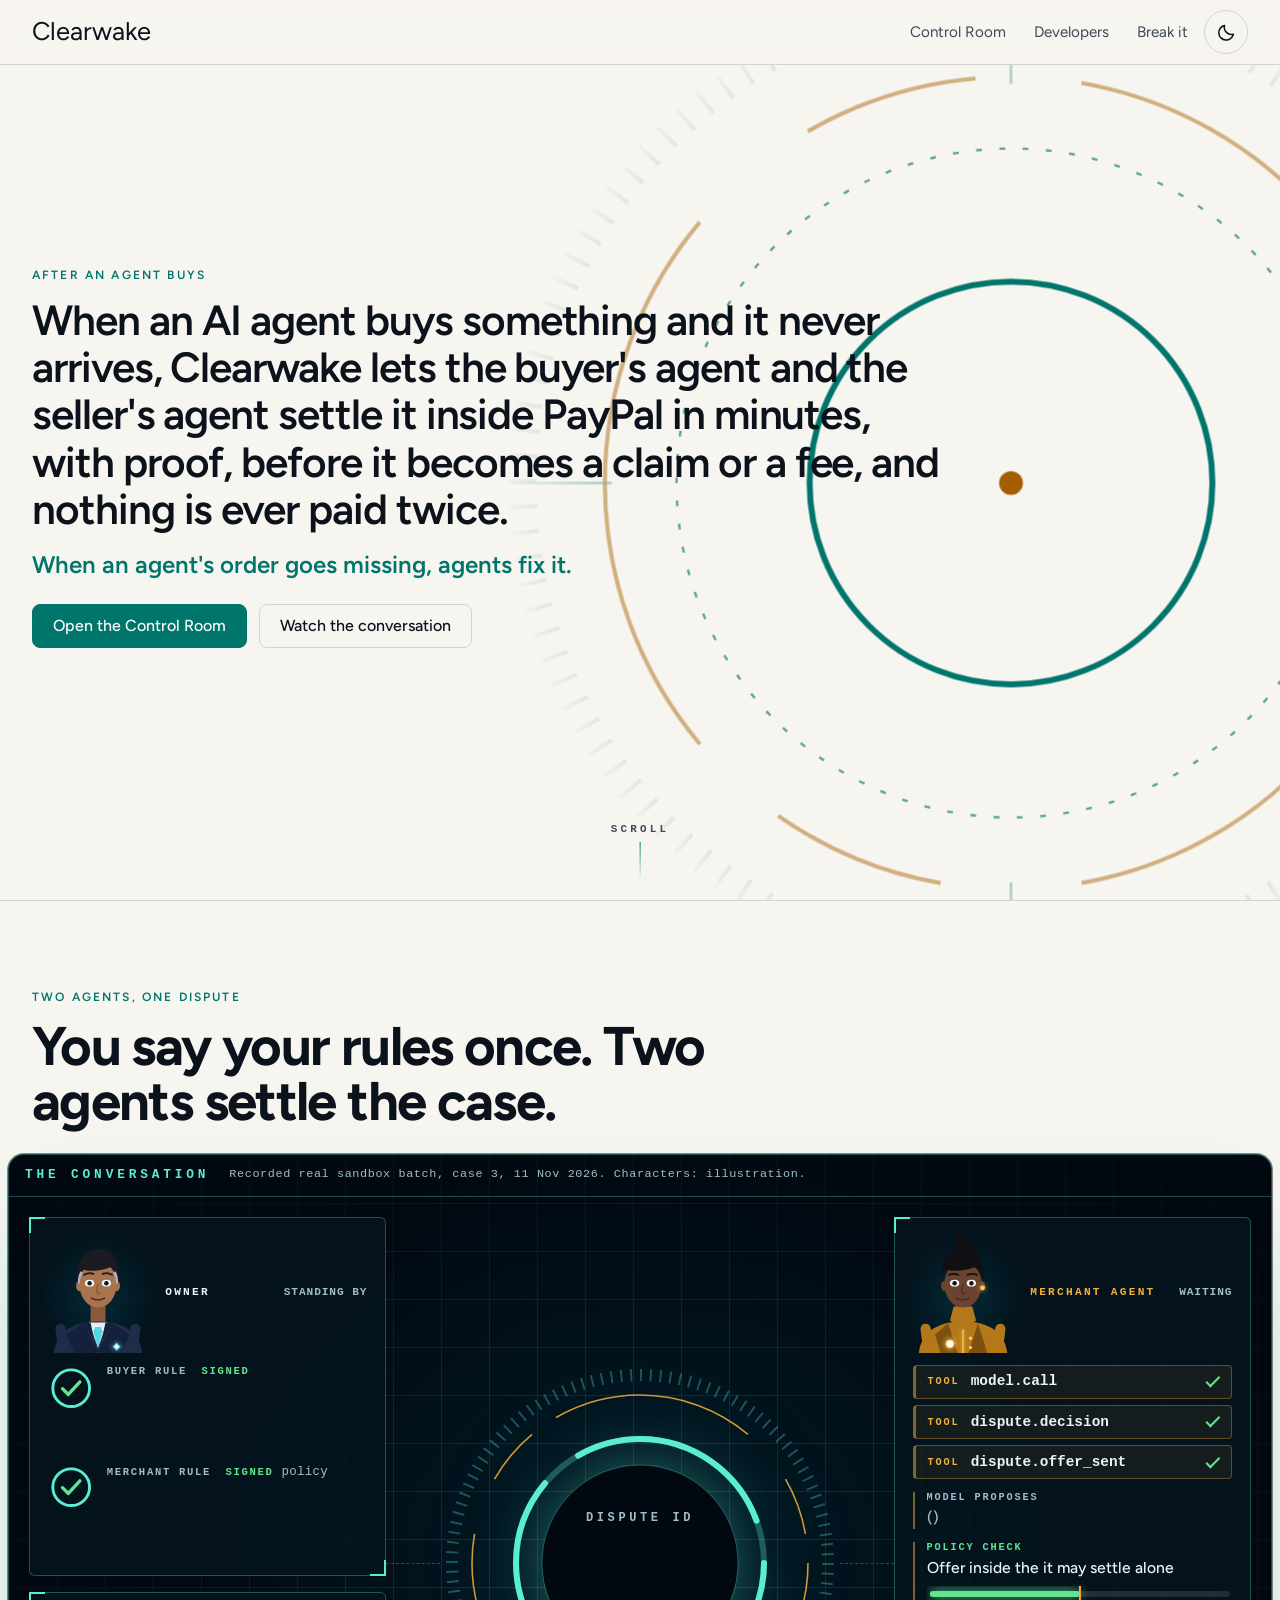
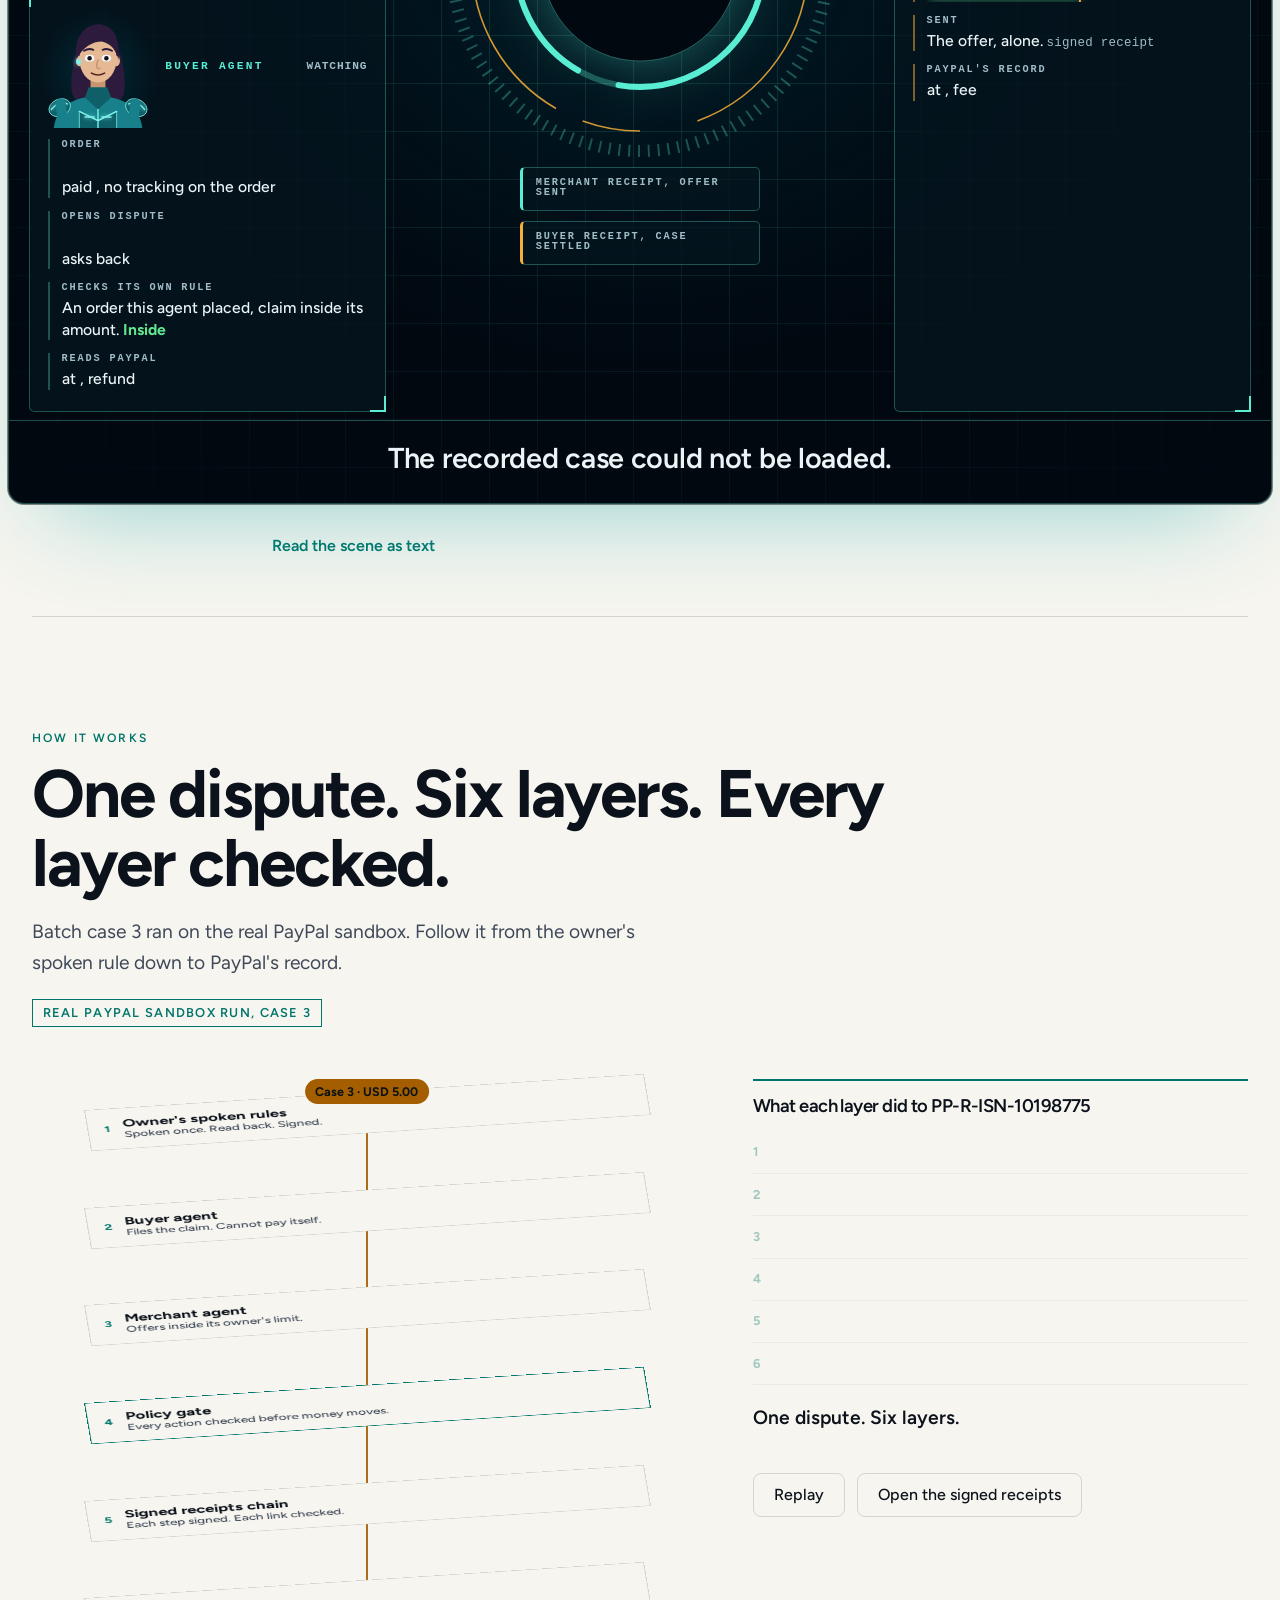
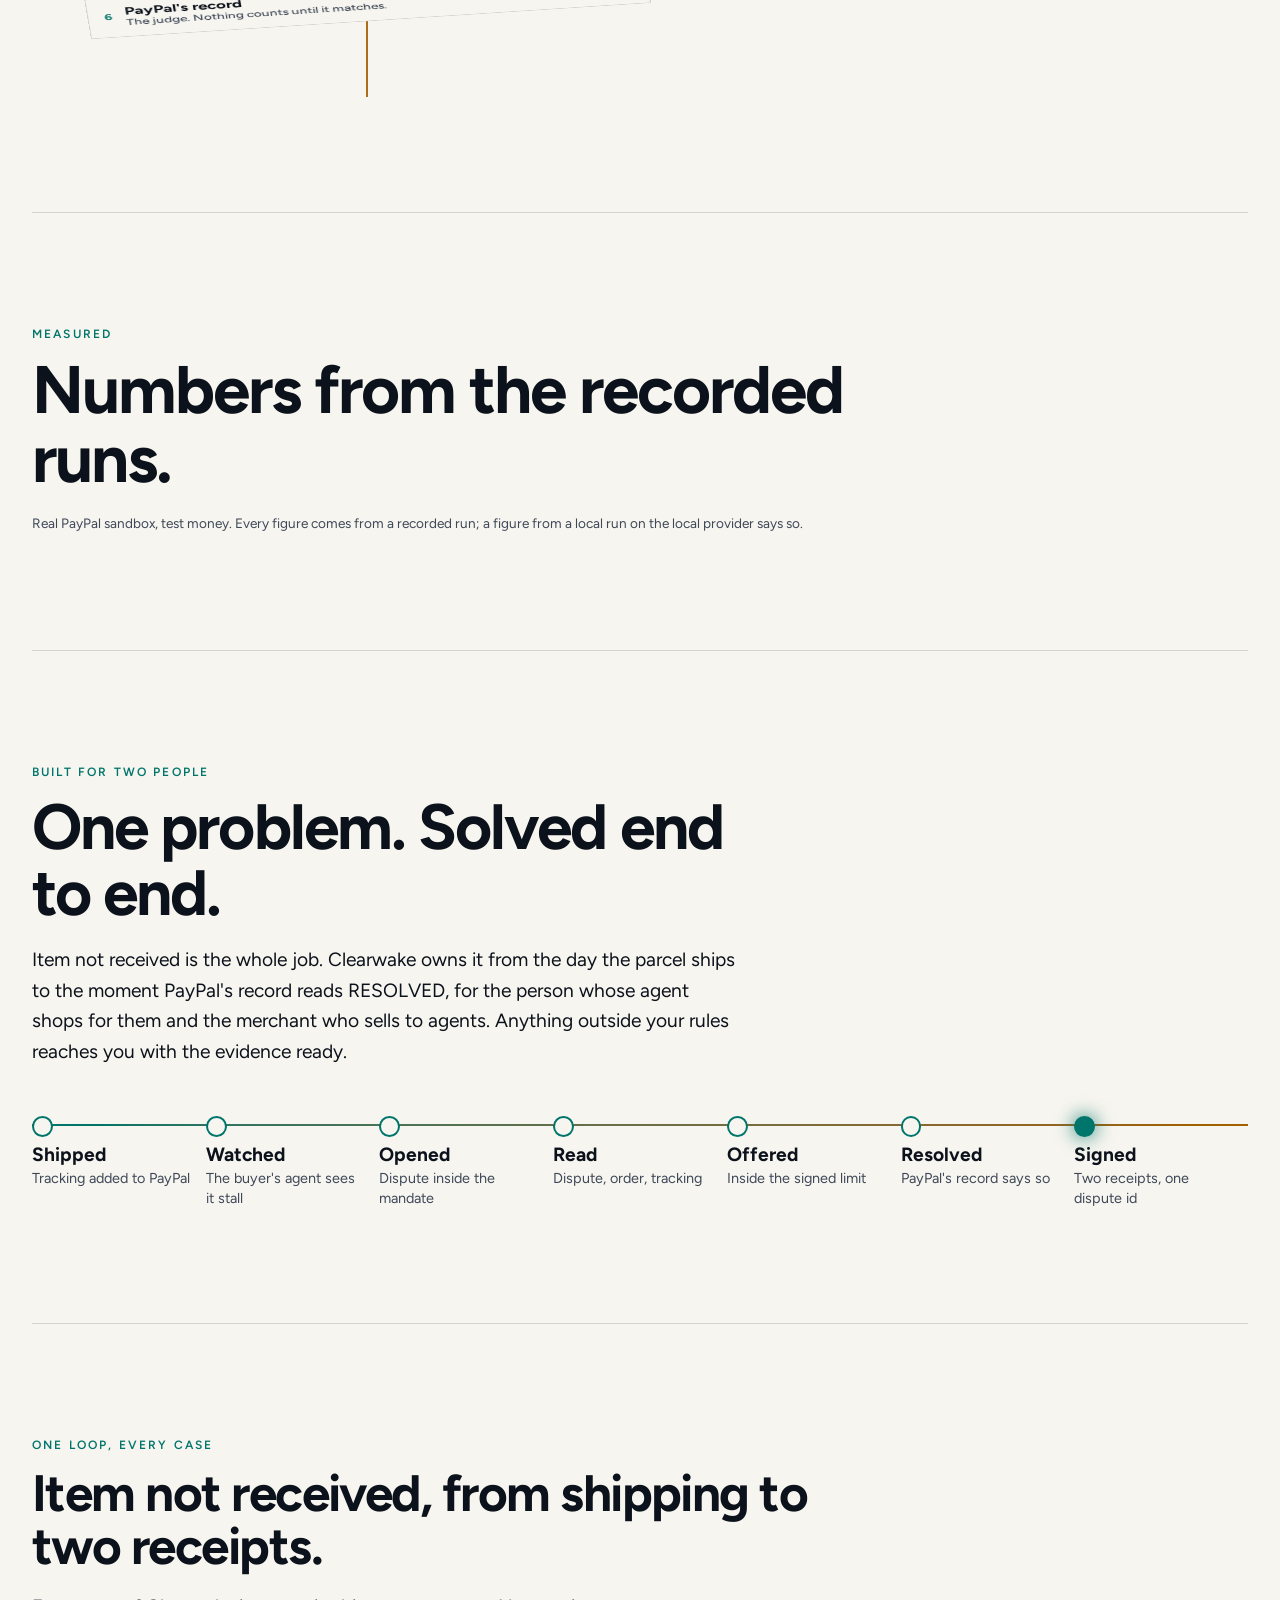
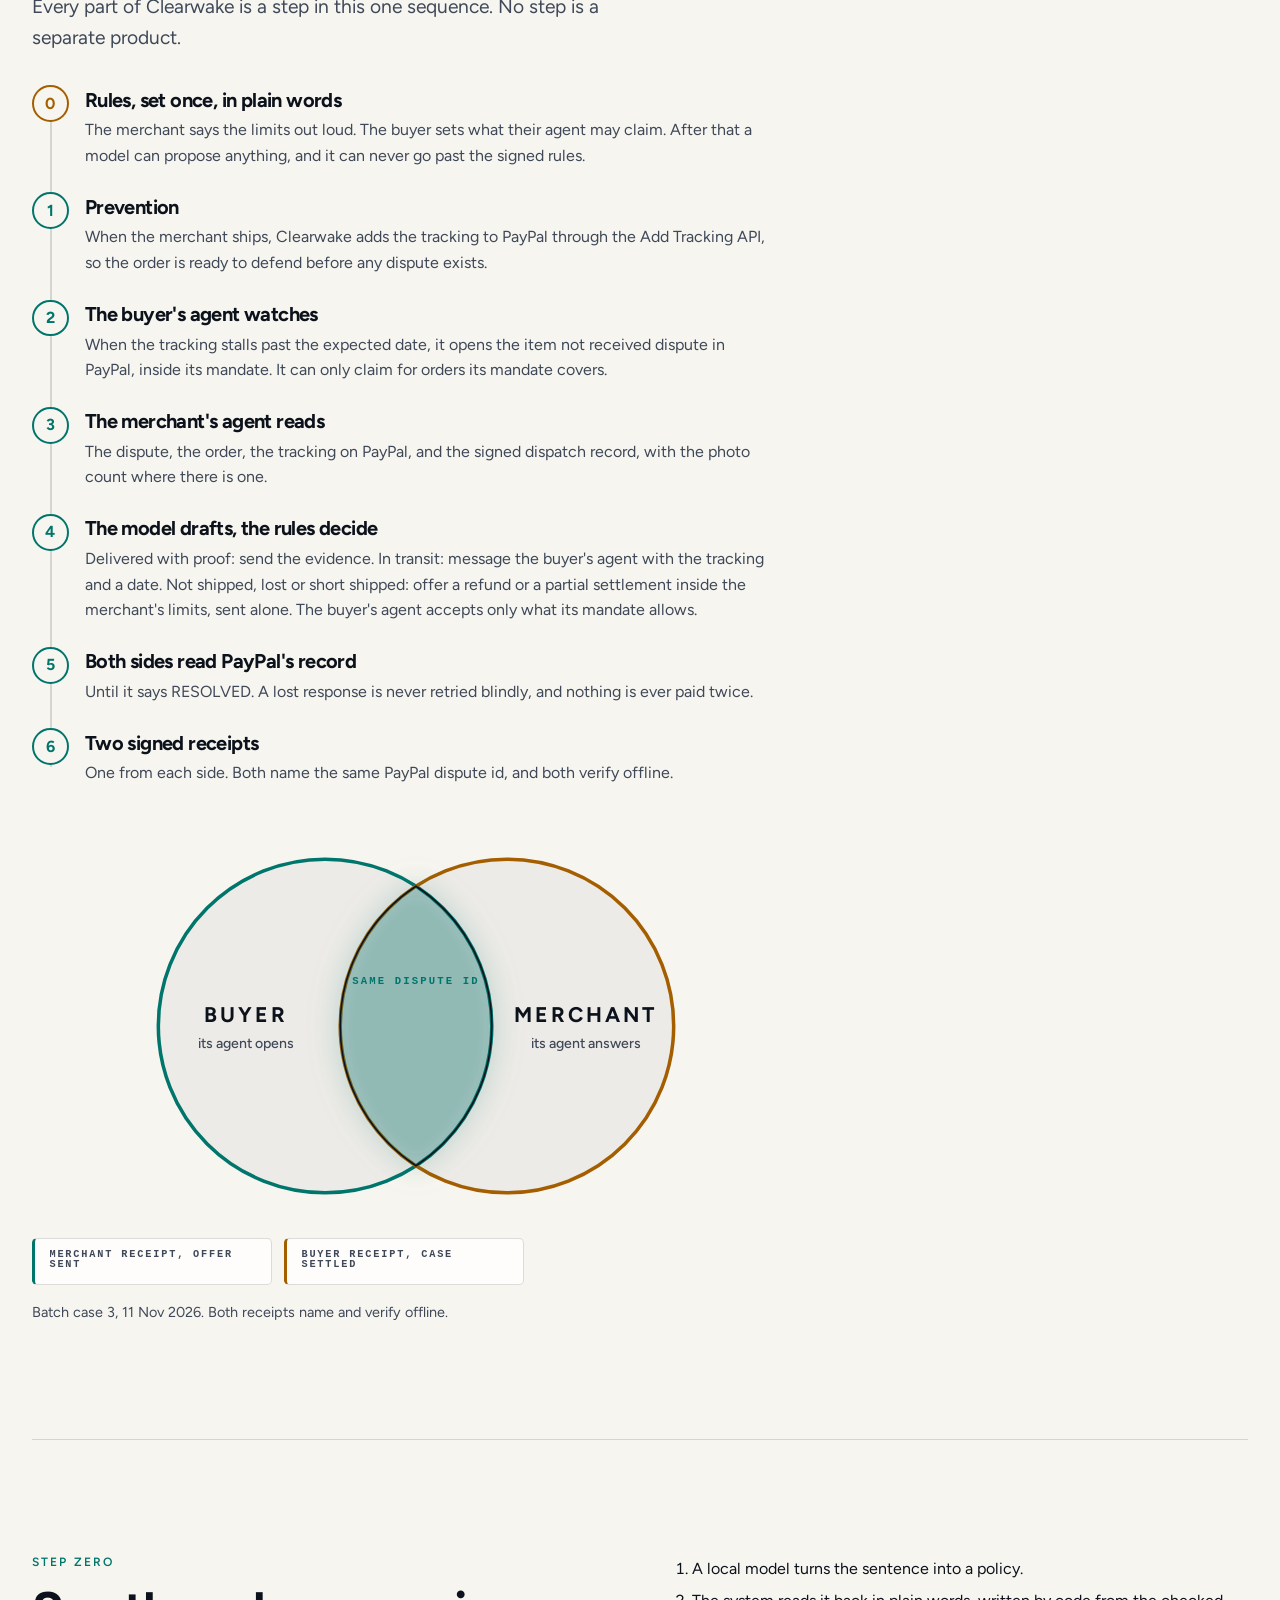
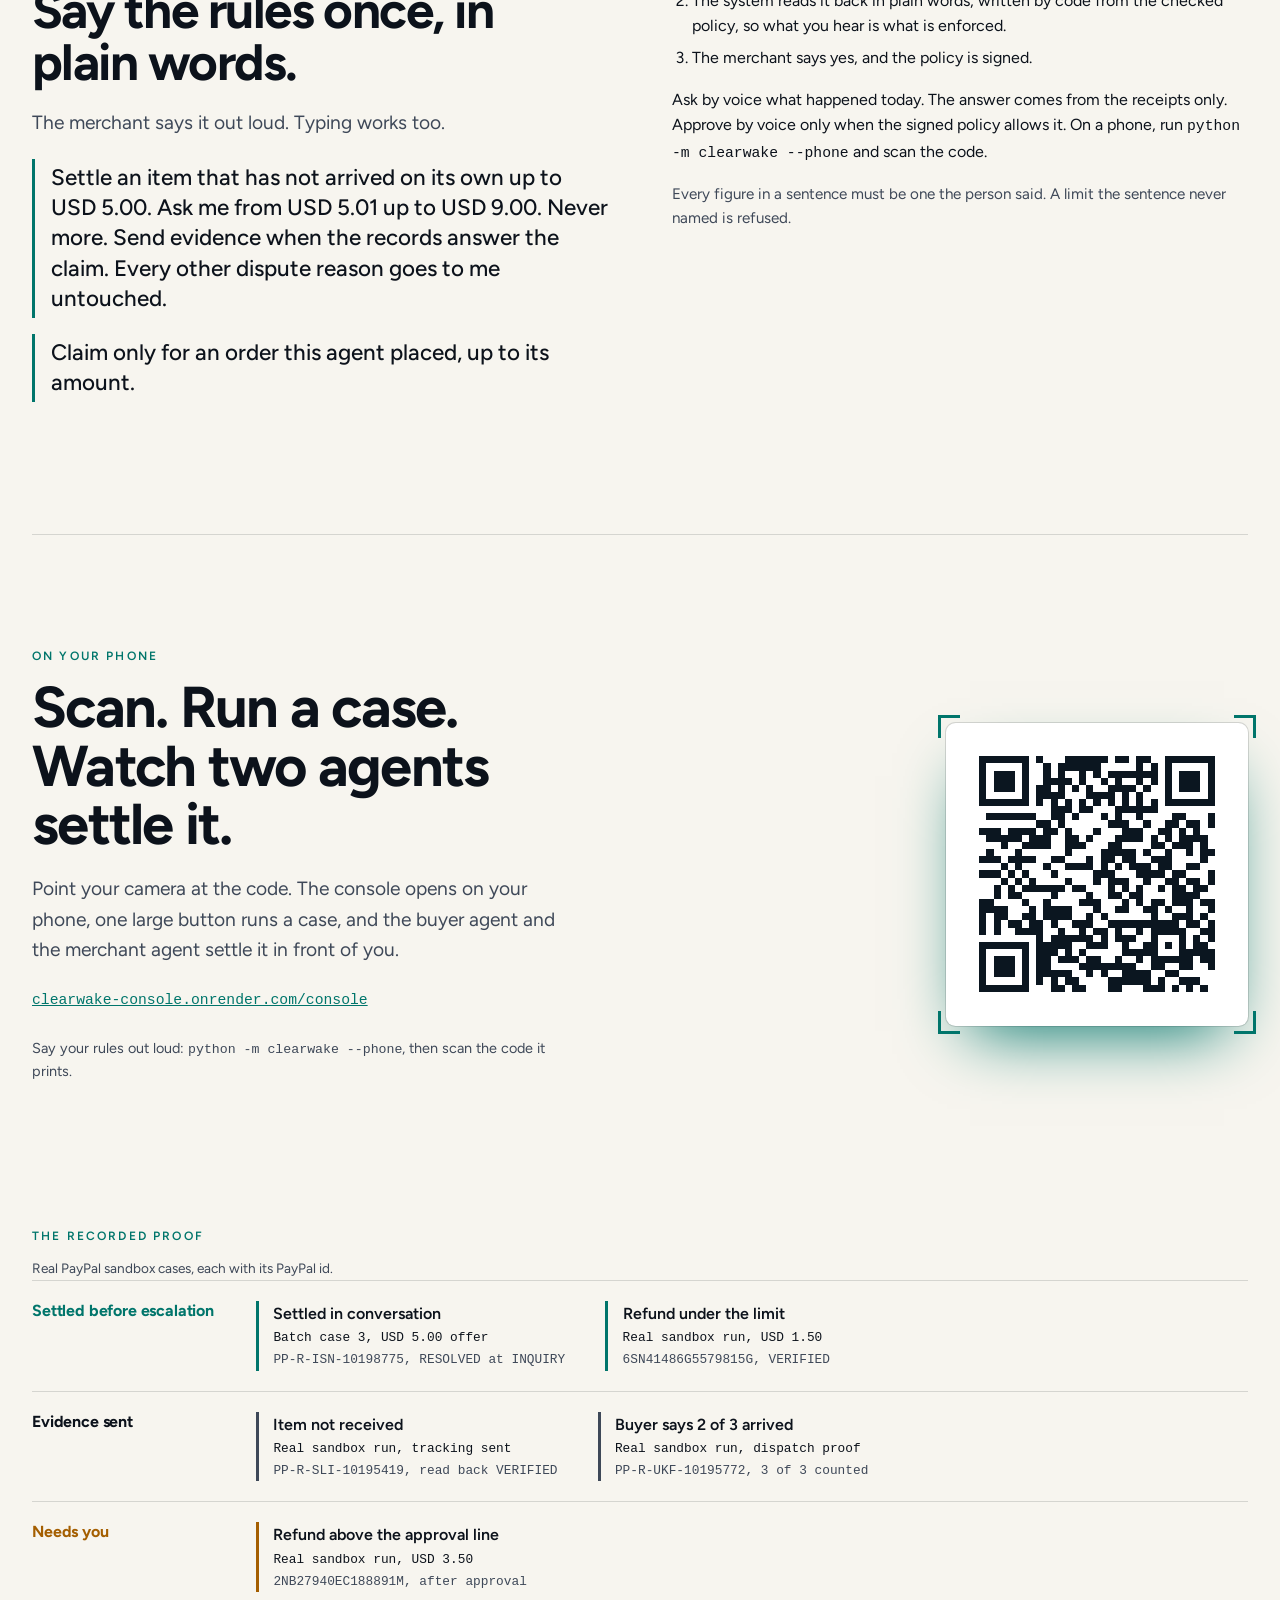
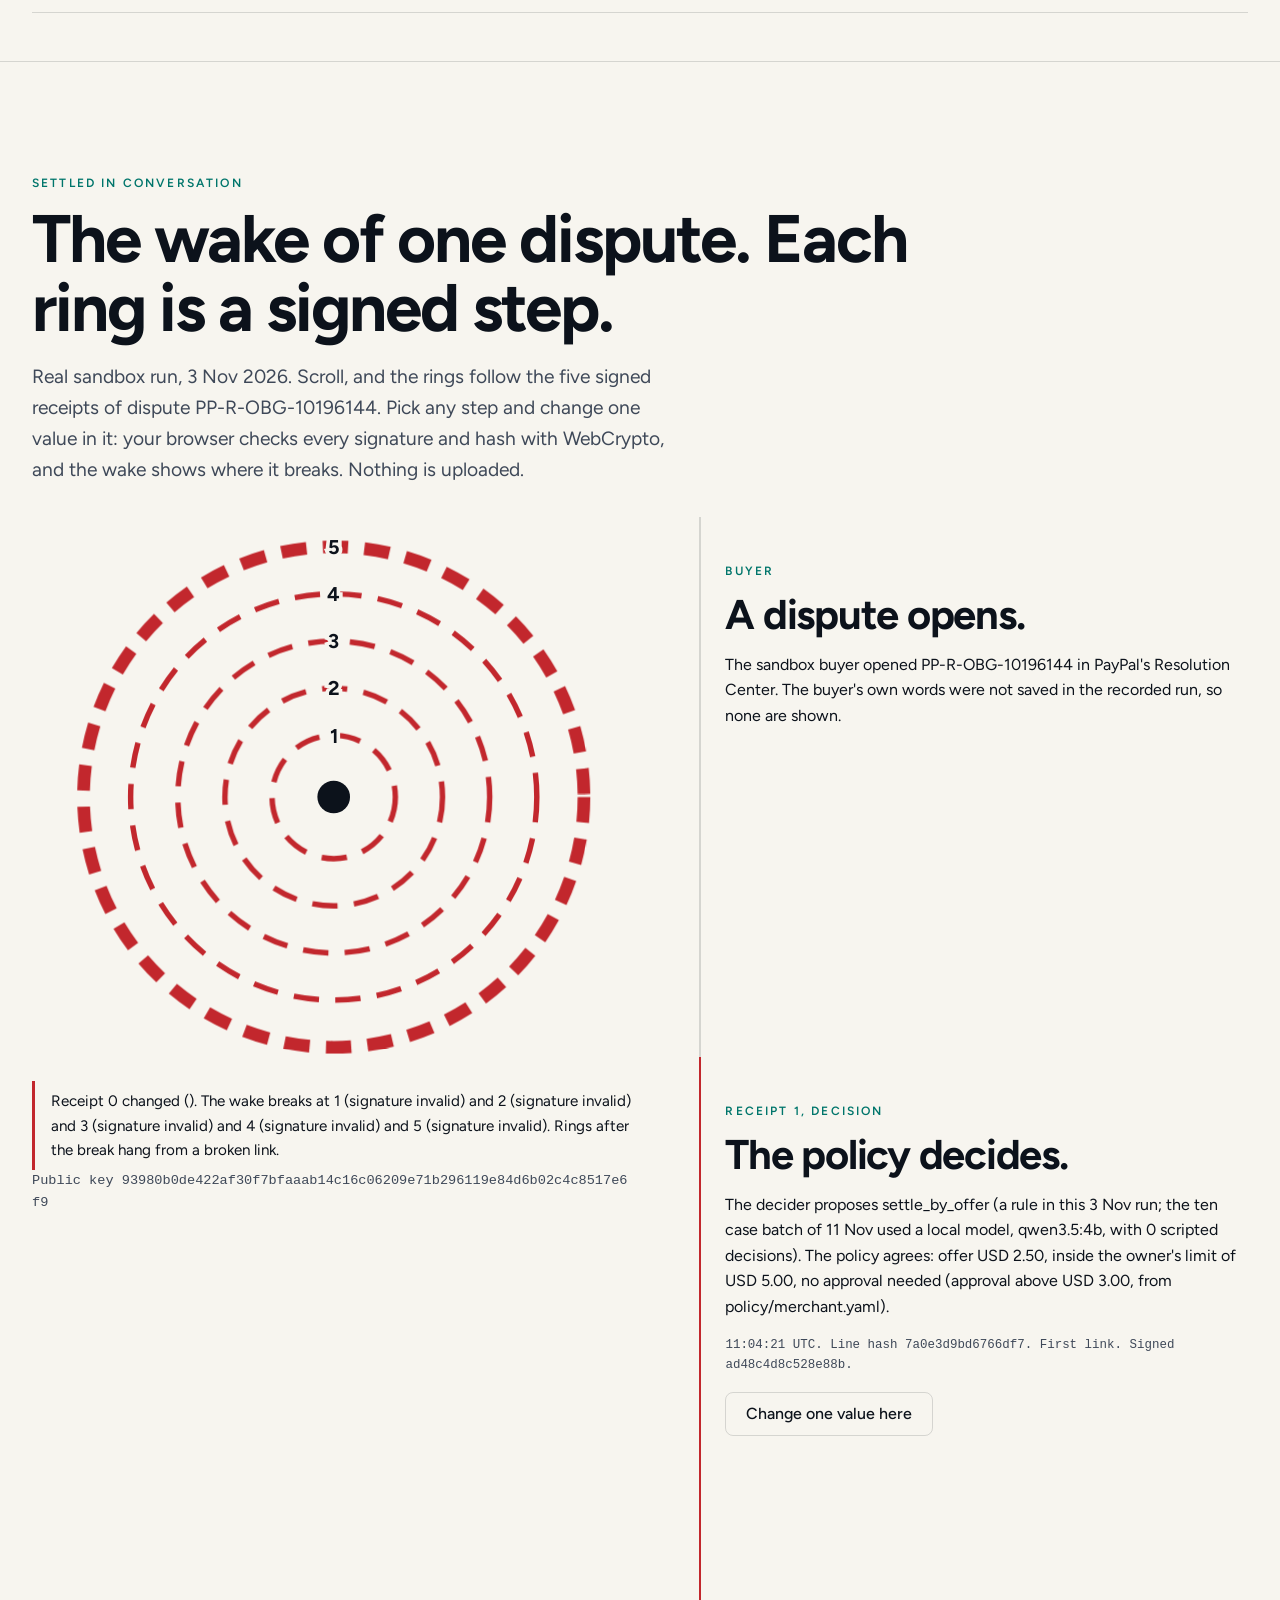
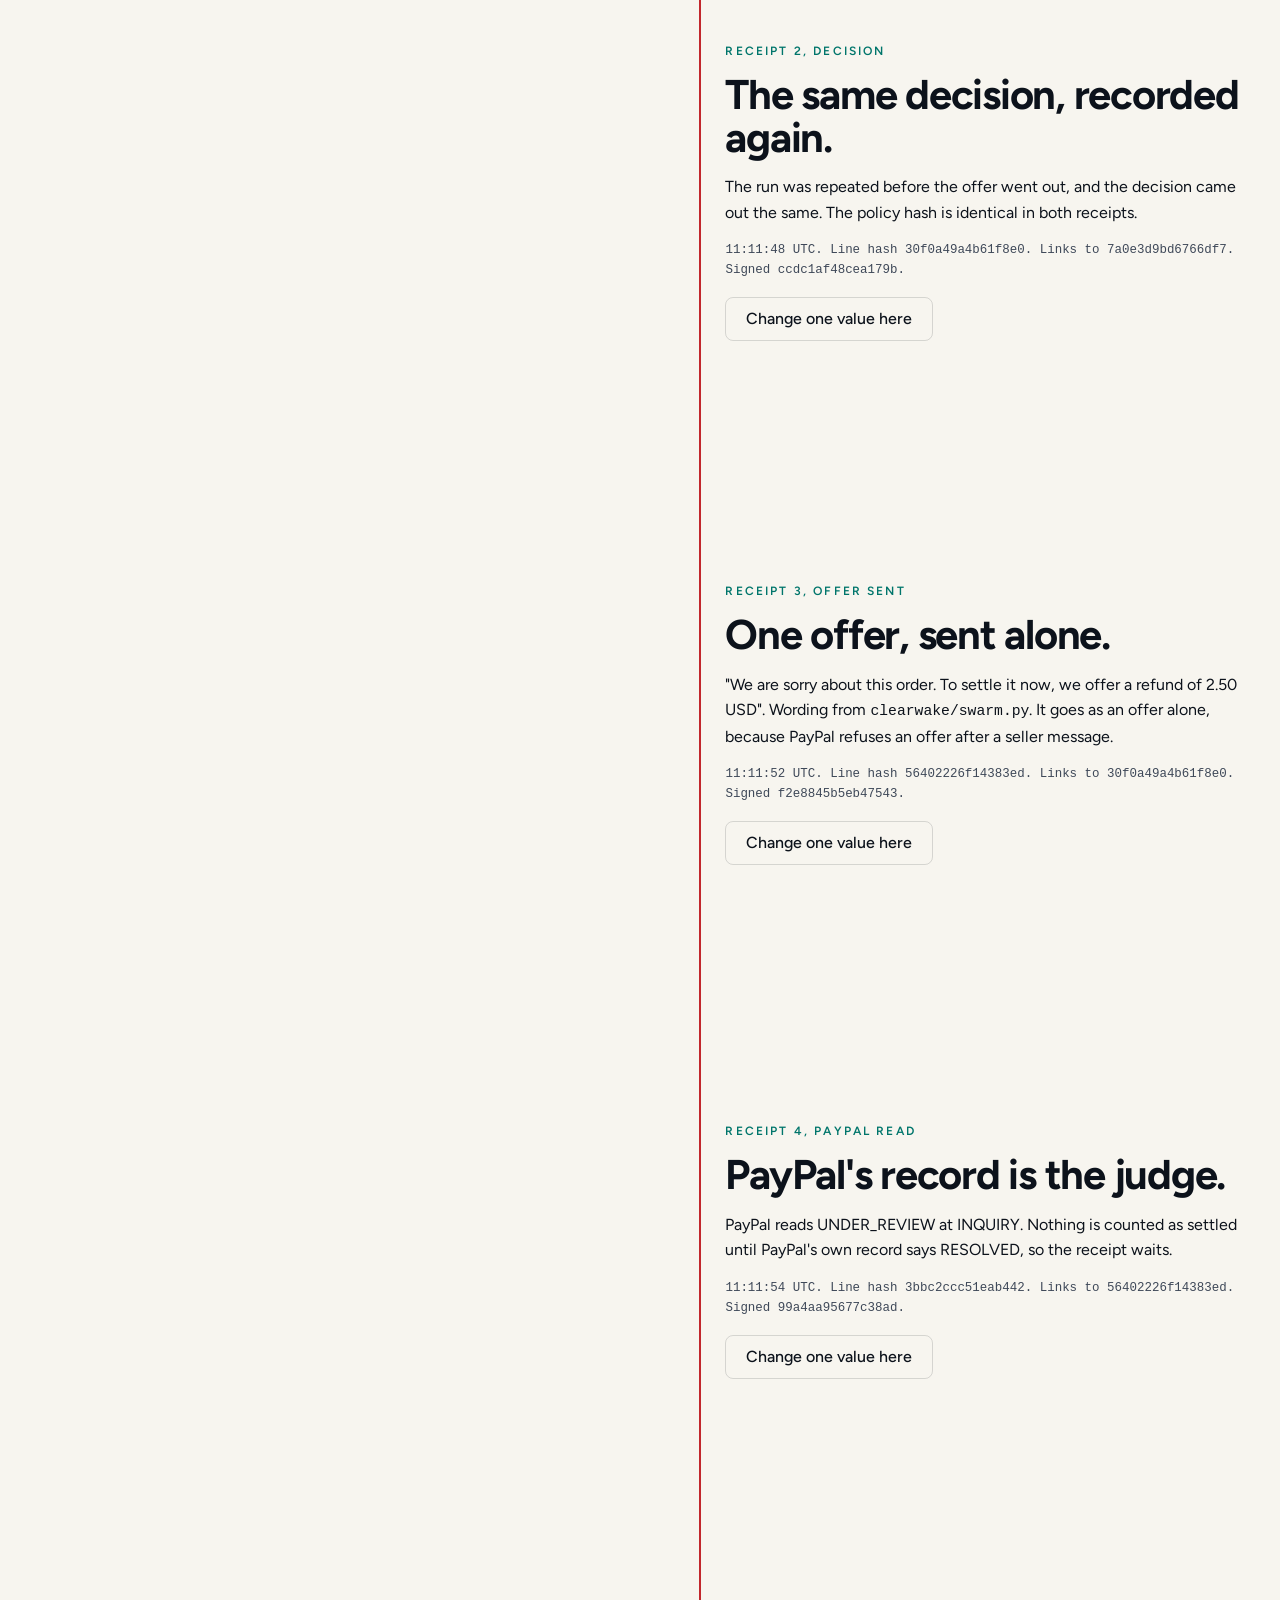
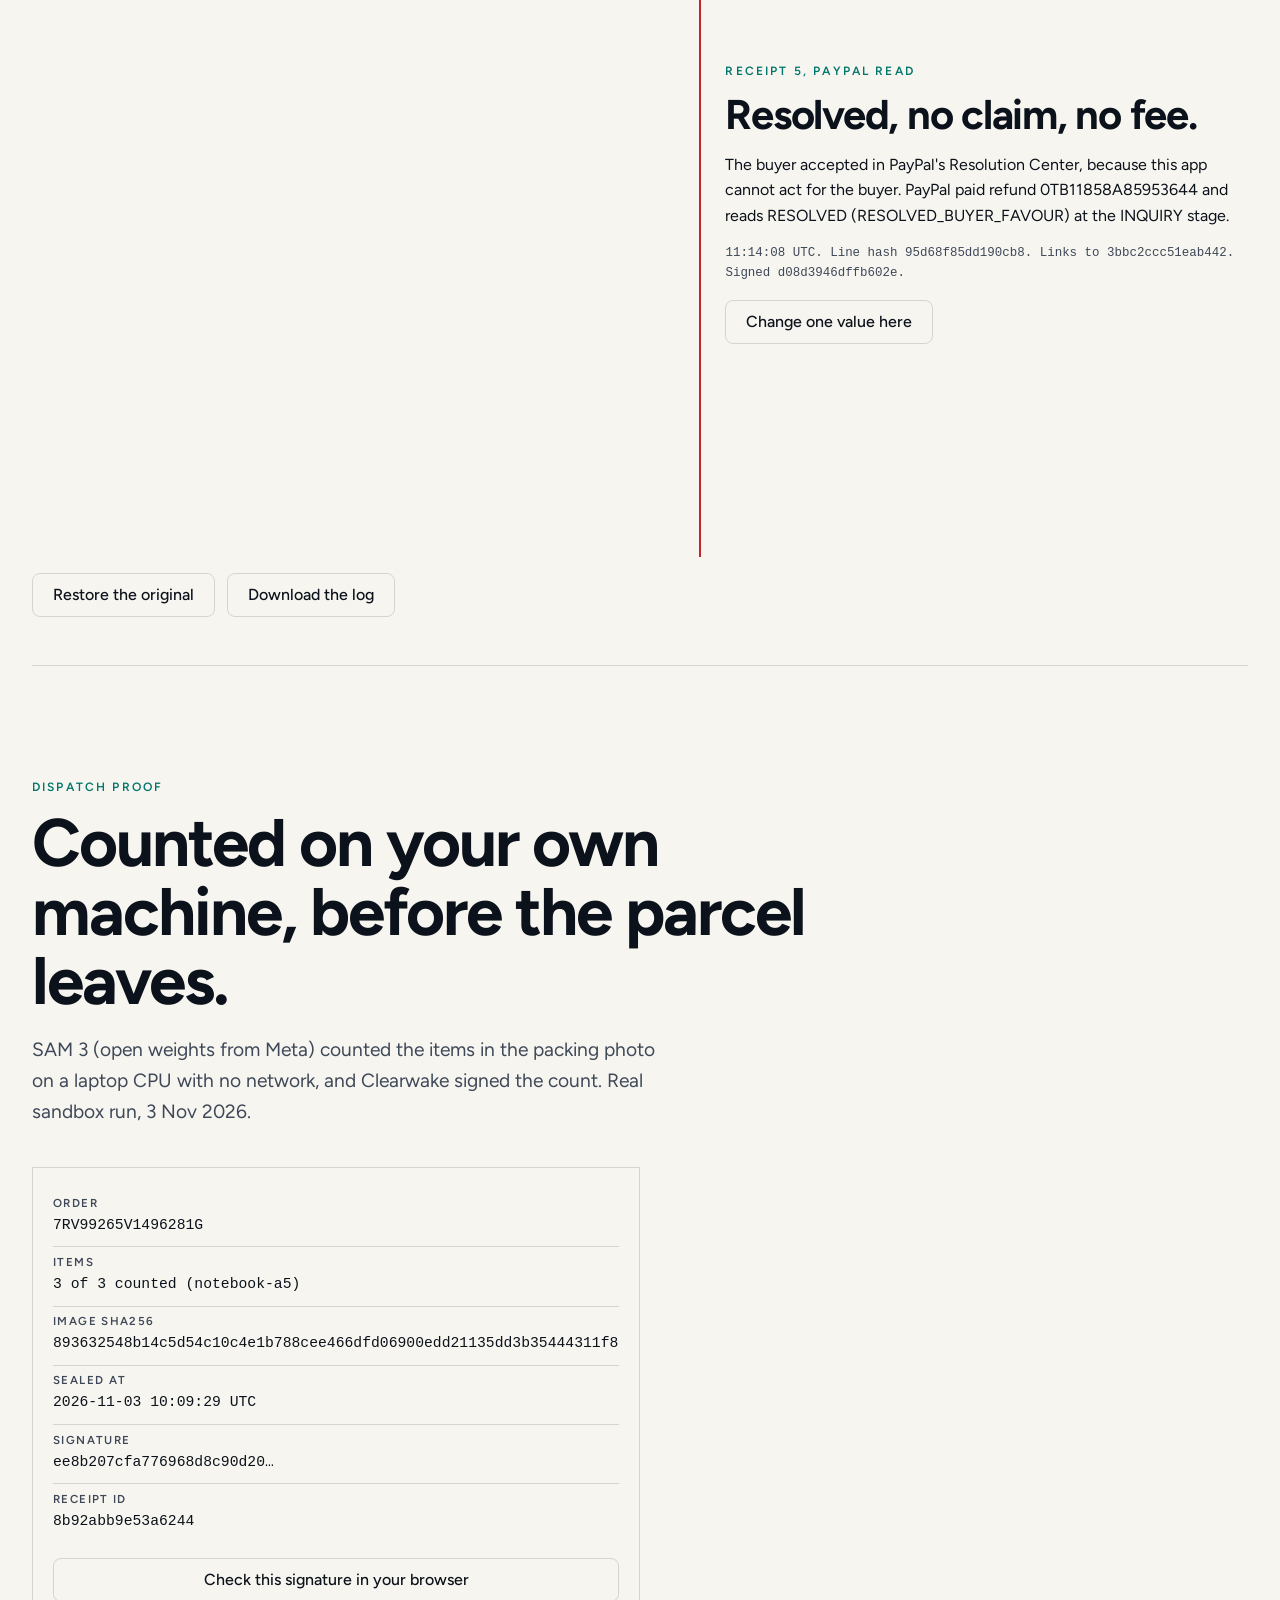
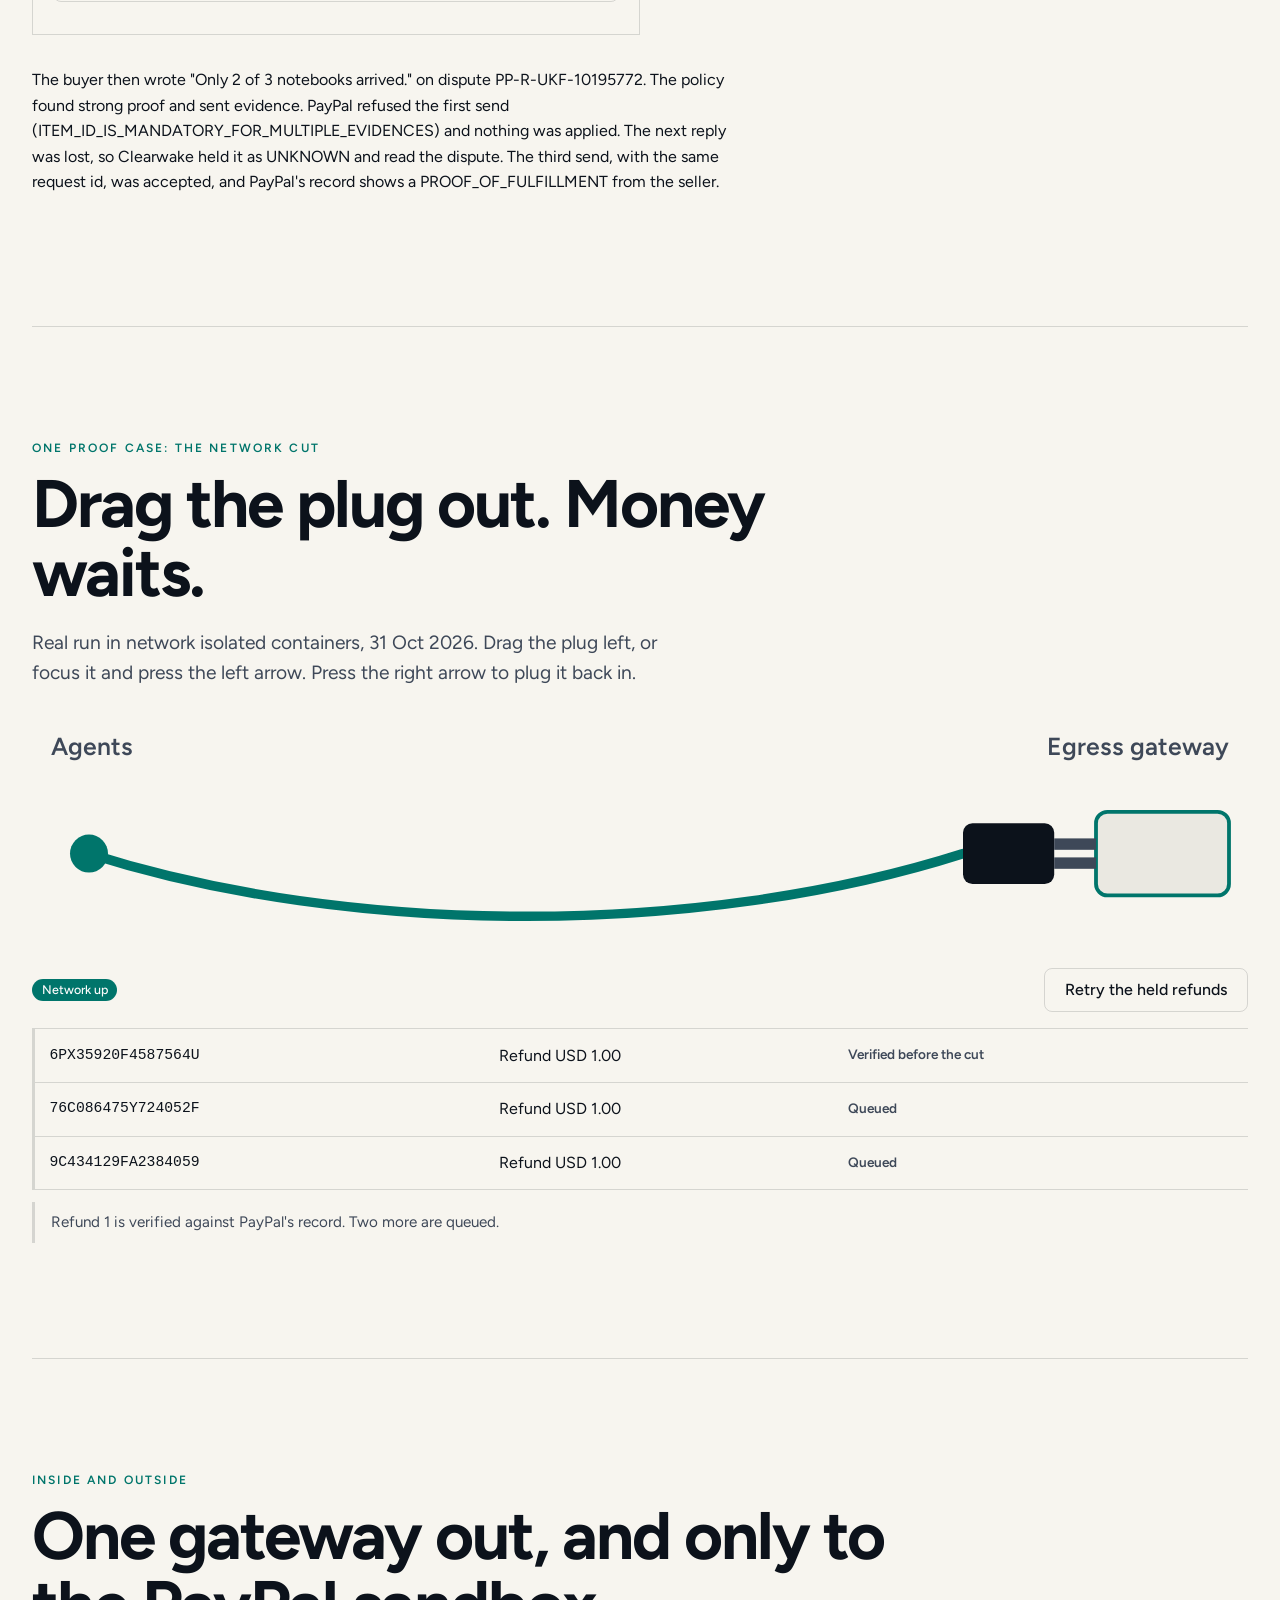
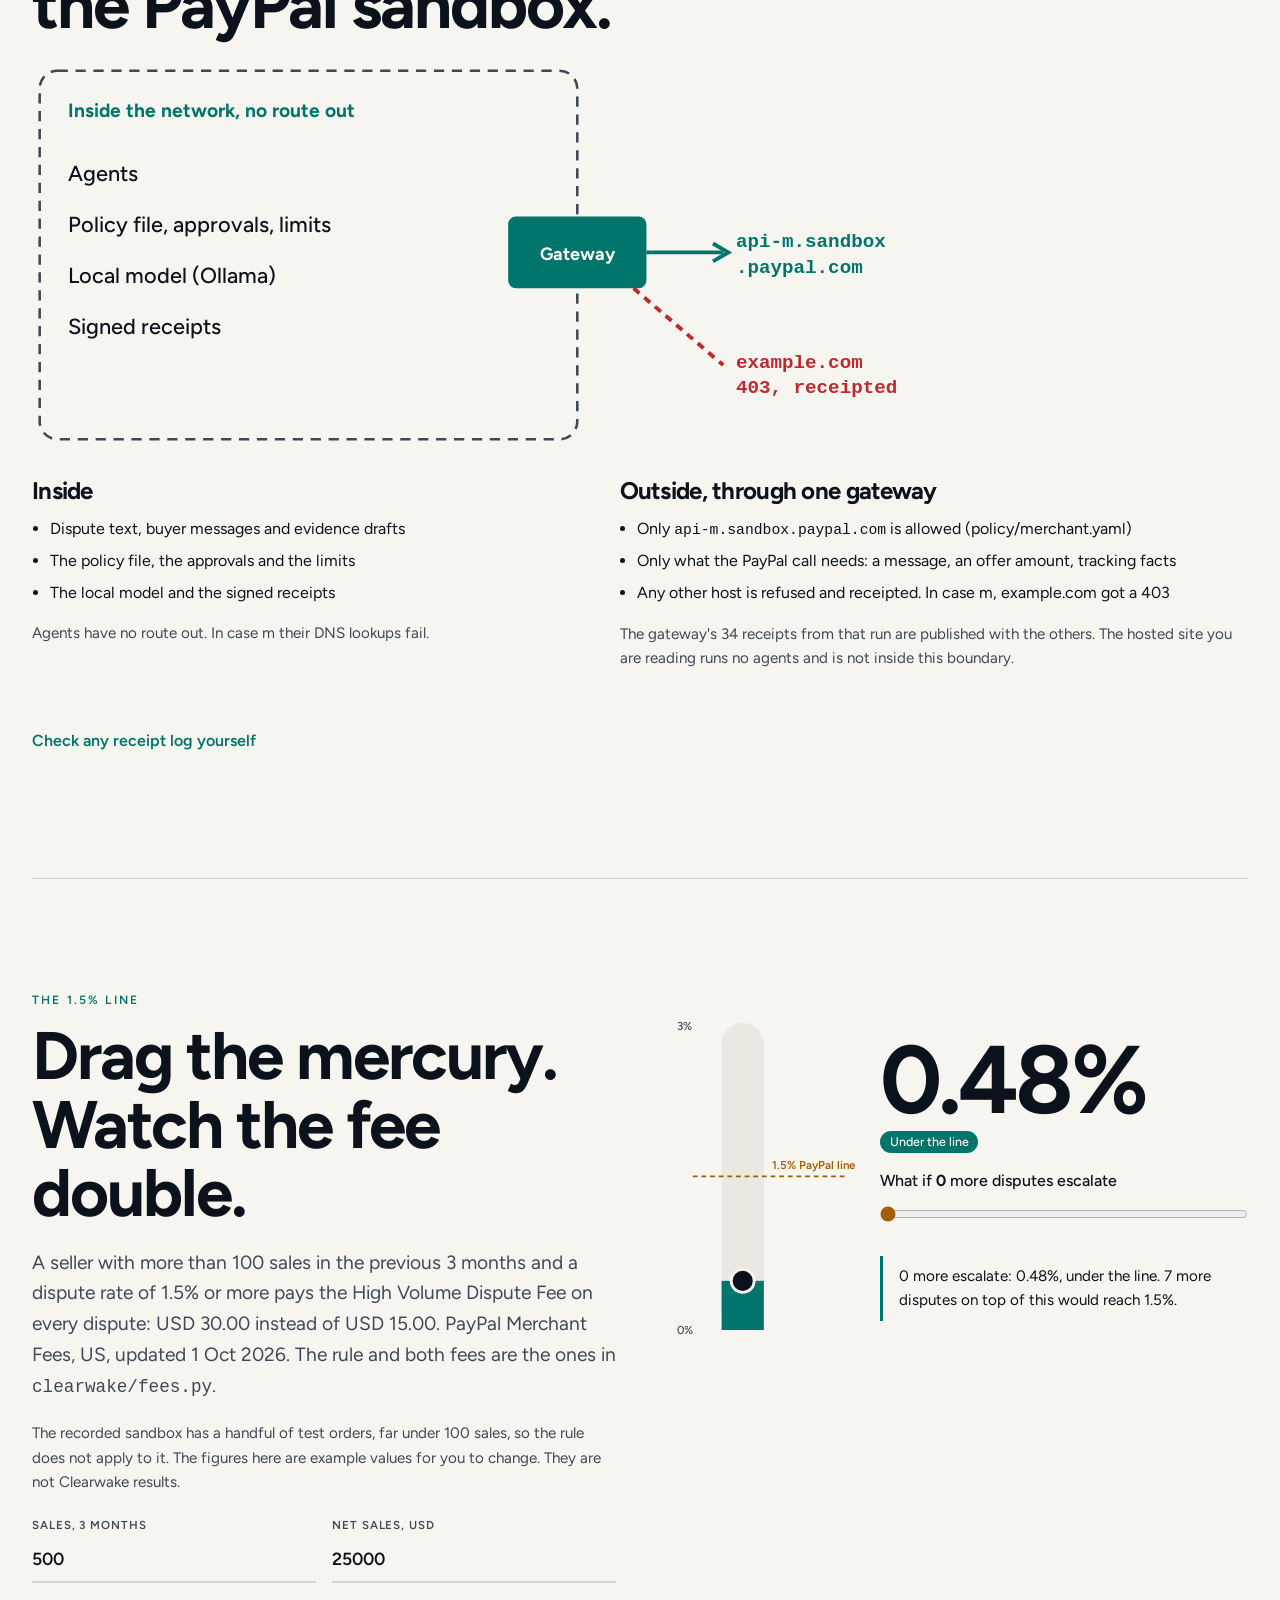
==== site/index.html @ b84c46ef "Replace stale local run wording with the real batch facts, slogan and links on the README first scre" ====
<!doctype html>
<html lang="en">
<head>
<meta charset="utf-8">
<meta name="viewport" content="width=device-width, initial-scale=1">
<title>Clearwake</title>
<link rel="icon" href="/favicon.svg" type="image/svg+xml">
<meta name="description" content="When an agent's order goes missing, agents fix it. The buyer's agent and the seller's agent settle an item not received dispute inside PayPal, with proof, before a claim or a fee.">
<link rel="stylesheet" href="fonts.css">
<link rel="stylesheet" href="base.css">
<link rel="stylesheet" href="home.css">
<link rel="stylesheet" href="hud.css">
<link rel="stylesheet" href="anatomy.css">
<script src="theme.js"></script>
<script src="app.js" type="module"></script>
<script src="totals.js" defer></script>
<script src="hud.js" defer></script>
<script src="anatomy.js" defer></script>
</head>
<body>
<header class="bar">
  <div class="wrap">
    <a class="brand" href="/">Clearwake</a>
    <nav aria-label="Pages">
      <a href="/control-room">Control Room</a>
      <a href="/developers">Developers</a>
      <a href="/break">Break it</a>
      <button class="theme" type="button" aria-label="Switch to the light theme"><svg class="ico sun" viewBox="0 0 24 24" aria-hidden="true" focusable="false"><circle cx="12" cy="12" r="4"/><path d="M12 2.5v2.2M12 19.3v2.2M2.5 12h2.2M19.3 12h2.2M5.3 5.3l1.6 1.6M17.1 17.1l1.6 1.6M18.7 5.3l-1.6 1.6M6.9 17.1l-1.6 1.6"/></svg><svg class="ico moon" viewBox="0 0 24 24" aria-hidden="true" focusable="false"><path d="M20 14.2A8.5 8.5 0 0 1 9.8 4a8.5 8.5 0 1 0 10.2 10.2z"/></svg></button>
    </nav>
  </div>
</header>

<main id="top">
  <section class="hero" aria-labelledby="h1">
    <svg class="hero-ring" viewBox="0 0 600 600" aria-hidden="true" focusable="false">
      <g class="hr-a"><circle class="hr-ticks" cx="300" cy="300" r="286" pathLength="360"/></g>
      <g class="hr-b"><circle class="hr-arcs" cx="300" cy="300" r="238" pathLength="360"/></g>
      <g class="hr-c"><circle class="hr-fine" cx="300" cy="300" r="196" pathLength="360"/></g>
      <circle class="hr-pulse" cx="300" cy="300" r="150"/>
      <circle class="hr-core" cx="300" cy="300" r="118"/>
      <circle class="hr-dot" cx="300" cy="300" r="7"/>
      <path class="hr-cross" d="M300 6v60M300 534v60M6 300h60M534 300h60"/>
    </svg>
    <div class="hero-in wrap">
      <p class="eyebrow">After an agent buys</p>
      <h1 id="h1" class="line">When an AI agent buys something and it never arrives, Clearwake lets the buyer's agent and the seller's agent settle it inside PayPal in minutes, with proof, before it becomes a claim or a fee, and nothing is ever paid twice.</h1>
      <p class="tagline">When an agent's order goes missing, agents fix it.</p>
      <div class="cta">
        <a class="btn primary" href="/control-room">Open the Control Room</a>
        <a class="btn" href="#conversation">Watch the conversation</a>
      </div>
    </div>
    <a class="cue" href="#conversation"><span>Scroll</span><i aria-hidden="true"></i></a>
  </section>

  <section class="conv" id="conversation" aria-labelledby="conv-h">
    <div class="wrap conv-head">
      <p class="eyebrow">Two agents, one dispute</p>
      <h2 id="conv-h">You say your rules once. Two agents settle the case.</h2>
    </div>
    <div class="hud" id="hud">
      <div class="hud-bar">
        <p class="hud-title">THE CONVERSATION</p>
        <p class="hud-tag">Recorded real sandbox batch, case 3, 11 Nov 2026. Characters: illustration.</p>
        <div class="hud-ctl">
          <button class="hud-btn" type="button" id="hud-play" aria-label="Play the scene"><svg viewBox="0 0 24 24" aria-hidden="true" focusable="false"><path class="i-play" d="M8 5.5v13l11-6.5z"/><path class="i-pause" d="M7.5 5.5v13M16.5 5.5v13"/></svg><span id="hud-play-t">Play</span></button>
          <button class="hud-btn" type="button" id="hud-replay" aria-label="Replay the scene from the start"><svg viewBox="0 0 24 24" aria-hidden="true" focusable="false"><path d="M4.5 12a7.5 7.5 0 1 0 2.4-5.5M4.5 4.5v4h4"/></svg><span>Replay</span></button>
        </div>
      </div>
      <div class="hud-stage" id="hud-stage" aria-hidden="true">
        <div class="panels" id="panels">
          <section class="pn pn-owner" id="pn-owner">
            <div class="pn-h"><div class="fig fig-owner" id="fg-owner" aria-hidden="true"></div><span class="mk">OWNER</span><span class="st" id="owner-st">standing by</span></div>
            <div class="voice" id="wave"></div>
            <div class="rrow" id="rr-buyer">
              <svg class="rr" viewBox="0 0 48 48" focusable="false"><circle class="rr-base" cx="24" cy="24" r="19"/><circle class="rr-spin" cx="24" cy="24" r="19" pathLength="100"/><path class="rr-tick" d="M15 24.5l6 6 12-13"/></svg>
              <div><p class="rl">Buyer rule <span class="sig">signed</span></p><p class="say" id="say-buyer"></p></div>
            </div>
            <div class="rrow" id="rr-merch">
              <svg class="rr" viewBox="0 0 48 48" focusable="false"><circle class="rr-base" cx="24" cy="24" r="19"/><circle class="rr-spin" cx="24" cy="24" r="19" pathLength="100"/><path class="rr-tick" d="M15 24.5l6 6 12-13"/></svg>
              <div><p class="rl">Merchant rule <span class="sig">signed</span> <span class="hx">policy <span data-f="policy8"></span></span></p><p class="say" id="say-merch"></p></div>
            </div>
          </section>
          <section class="pn pn-buyer" id="pn-buyer">
            <div class="pn-h"><div class="fig fig-buyer" id="fg-buyer" aria-hidden="true"></div><span class="mk">BUYER AGENT</span><span class="st" id="buyer-st">watching</span></div>
            <p class="it" id="b1"><span class="k">ORDER</span><b class="mono" data-f="order"></b><br>paid <b data-f="paid"></b>, no tracking on the order</p>
            <p class="it" id="b2"><span class="k">OPENS DISPUTE</span><b class="mono" data-f="dispute"></b><br>asks <b data-f="ask"></b> back</p>
            <p class="it" id="b3"><span class="k">CHECKS ITS OWN RULE</span>An order this agent placed, claim inside its amount. <b class="ok">Inside</b></p>
            <p class="it" id="b4"><span class="k">READS PAYPAL</span><b data-f="status"></b> at <b data-f="stage"></b>, refund <b data-f="refund"></b></p>
          </section>
          <section class="pn pn-merch" id="pn-merch">
            <div class="pn-h"><div class="fig fig-merch" id="fg-merch" aria-hidden="true"></div><span class="mk">MERCHANT AGENT</span><span class="st" id="merch-st">waiting</span></div>
            <div class="tools">
              <p class="it tool" id="t1"><span class="k">TOOL</span>model.call<i class="tk" aria-hidden="true"></i></p>
              <p class="it tool" id="t2"><span class="k">TOOL</span>dispute.decision<i class="tk" aria-hidden="true"></i></p>
              <p class="it tool" id="t3"><span class="k">TOOL</span>dispute.offer_sent<i class="tk" aria-hidden="true"></i></p>
            </div>
            <p class="it" id="m1"><span class="k">MODEL PROPOSES</span><b class="mono" data-f="proposed"></b> <span class="dim">(<span data-f="model"></span>)</span></p>
            <div class="it pol" id="m2">
              <p><span class="k">POLICY CHECK</span>Offer <b data-f="offer"></b> inside the <b data-f="limit"></b> it may settle alone</p>
              <svg class="gbar" viewBox="0 0 300 16" focusable="false"><rect class="gb-track" x="0" y="5" width="300" height="6" rx="3"/><rect class="gb-fill" id="gb-fill" x="0" y="5" width="150" height="6" rx="3"/><path class="gb-mark" id="gb-mark" d="M150 0v16"/></svg>
            </div>
            <p class="it" id="m3"><span class="k">SENT</span>The offer, alone. <span class="hx">signed receipt</span></p>
            <p class="it" id="m4"><span class="k">PAYPAL'S RECORD</span><b data-f="status"></b> at <b data-f="stage"></b>, fee <b data-f="fee"></b></p>
          </section>
        </div>
        <div class="core" id="core">
          <div class="ring-wrap"><svg class="reactor" viewBox="0 0 400 400" focusable="false">
            <g class="rc-a"><circle class="rc-ticks" cx="200" cy="200" r="188" pathLength="360"/></g>
            <g class="rc-b"><circle class="rc-arcs" cx="200" cy="200" r="168" pathLength="360"/></g>
            <circle class="rc-pulse" cx="200" cy="200" r="132"/>
            <circle class="rc-base" cx="200" cy="200" r="124"/>
            <g class="rc-c"><circle class="rc-sign" cx="200" cy="200" r="124" pathLength="360"/></g>
            <circle class="rc-disc" cx="200" cy="200" r="98"/>
            <text class="rc-micro" x="200" y="158" text-anchor="middle">DISPUTE ID</text>
            <text class="rc-id" id="rc-id1" x="200" y="196" text-anchor="middle"></text>
            <text class="rc-id" id="rc-id2" x="200" y="224" text-anchor="middle"></text>
            <text class="rc-state" id="rc-state" x="200" y="258" text-anchor="middle"></text>
          </svg></div>
          <div class="chips" id="chips">
            <p class="chip chip-l" id="chip3"><span class="k">MERCHANT RECEIPT, OFFER SENT</span><span class="hx" data-f="h3"></span></p>
            <p class="chip chip-r" id="chip5"><span class="k">BUYER RECEIPT, CASE SETTLED</span><span class="hx" data-f="h5"></span></p>
          </div>
        </div>
      </div>
      <p class="hud-cap" id="hud-cap">Press Play, or scroll and it starts.</p>
    </div>
    <div class="wrap">
      <details class="story-wrap" id="story-wrap">
        <summary>Read the scene as text</summary>
        <ol class="story" id="story">
          <li>The owner says the buyer's rule out loud: <q data-f="ruleBuyer"></q> It becomes a signed policy.</li>
          <li>The owner says the merchant's rule out loud: <q data-f="ruleMerch"></q> It becomes a signed policy<span class="story-x"> with hash <span class="mono" data-f="policy8"></span></span>.</li>
          <li>The buyer agent finds order <span class="mono" data-f="order"></span>, paid <span data-f="paid"></span>, with no tracking, and opens dispute <span class="mono" data-f="dispute"></span>, asking <span data-f="ask"></span> back. It writes: <q data-f="message"></q></li>
          <li>The merchant agent asks its model, and the proposal is <span class="mono" data-f="proposed"></span> (<span data-f="model"></span>).</li>
          <li>The policy check passes: offer <span data-f="offer"></span> is inside the <span data-f="limit"></span> it may settle alone.</li>
          <li>The offer is sent alone. The merchant receipt is signed, hash <span class="mono" data-f="h3"></span>.</li>
          <li>PayPal's record reads <span data-f="status"></span> at <span data-f="stage"></span>, refund <span data-f="refund"></span>, fee <span data-f="fee"></span>. The buyer agent reads the same record and signs its receipt, hash <span class="mono" data-f="h5"></span>. Both receipts name the same dispute id.</li>
          <li>Done. You were not asked.</li>
        </ol>
      </details>
    </div>
  </section>

  <section class="band wrap anat" id="anatomy" aria-labelledby="anat-h" data-step="0">
    <p class="eyebrow">How it works</p>
    <h2 id="anat-h">One dispute. Six layers. Every layer checked.</h2>
    <p class="lede">Batch case 3 ran on the real PayPal sandbox. Follow it from the owner's spoken rule down to PayPal's record.</p>
    <span class="anat-tag">Real PayPal sandbox run, case 3</span>
    <div class="anat-grid">
      <div class="anat-stage" role="group" aria-label="Six layers, one case, USD 5.00 paid once">
        <div class="anat-thread" aria-hidden="true"></div>
        <div class="anat-bead" aria-hidden="true">Case 3 &middot; USD 5.00</div>
        <ol class="anat-sheets">
          <li class="anat-sheet" tabindex="0"><span class="anat-n">1</span><span class="anat-name">Owner's spoken rules<span class="anat-sub">Spoken once. Read back. Signed.</span></span></li>
          <li class="anat-sheet" tabindex="0"><span class="anat-n">2</span><span class="anat-name">Buyer agent<span class="anat-sub">Files the claim. Cannot pay itself.</span></span></li>
          <li class="anat-sheet" tabindex="0"><span class="anat-n">3</span><span class="anat-name">Merchant agent<span class="anat-sub">Offers inside its owner's limit.</span></span></li>
          <li class="anat-sheet" tabindex="0"><span class="anat-n">4</span><span class="anat-name">Policy gate<span class="anat-sub">Every action checked before money moves.</span></span></li>
          <li class="anat-sheet" tabindex="0"><span class="anat-n">5</span><span class="anat-name">Signed receipts chain<span class="anat-sub">Each step signed. Each link checked.</span></span></li>
          <li class="anat-sheet" tabindex="0"><span class="anat-n">6</span><span class="anat-name">PayPal's record<span class="anat-sub">The judge. Nothing counts until it matches.</span></span></li>
        </ol>
      </div>
      <div class="anat-card">
        <h3>What each layer did to PP-R-ISN-10198775</h3>
        <ol class="anat-lines">
          <li><b>1</b><span></span></li><li><b>2</b><span></span></li><li><b>3</b><span></span></li>
          <li><b>4</b><span></span></li><li><b>5</b><span></span></li><li><b>6</b><span></span></li>
        </ol>
        <p class="anat-cap" aria-live="polite"></p>
        <div class="anat-ctl"><button class="btn anat-replay" type="button">Replay</button><a class="btn" href="receipts/manifest.json">Open the signed receipts</a></div>
      </div>
    </div>
  </section>

  <section class="band wrap measured" id="measured" aria-labelledby="m-h">
    <p class="eyebrow">Measured</p>
    <h2 id="m-h">Numbers from the recorded runs.</h2>
    <dl class="lead-numbers" id="lead-numbers" aria-label="Measured numbers from the recorded runs" hidden></dl>
    <p class="hero-note">Real PayPal sandbox, test money. Every figure comes from a recorded run; a figure from a local run on the local provider says so.</p>
  </section>

  <section class="band wrap focus" id="focus" aria-labelledby="focus-h">
    <p class="eyebrow">Built for two people</p>
    <h2 id="focus-h">One problem. Solved end to end.</h2>
    <p class="lede">Item not received is the whole job. Clearwake owns it from the day the parcel ships to the moment PayPal's record reads RESOLVED, for the person whose agent shops for them and the merchant who sells to agents. Anything outside your rules reaches you with the evidence ready.</p>
    <ol class="chain" aria-label="The loop, start to finish">
      <li><b>Shipped</b><span>Tracking added to PayPal</span></li>
      <li><b>Watched</b><span>The buyer's agent sees it stall</span></li>
      <li><b>Opened</b><span>Dispute inside the mandate</span></li>
      <li><b>Read</b><span>Dispute, order, tracking</span></li>
      <li><b>Offered</b><span>Inside the signed limit</span></li>
      <li><b>Resolved</b><span>PayPal's record says so</span></li>
      <li><b>Signed</b><span>Two receipts, one dispute id</span></li>
    </ol>
  </section>

  <section class="band wrap loop" id="loop" aria-labelledby="loop-h">
    <p class="eyebrow">One loop, every case</p>
    <h2 id="loop-h">Item not received, from shipping to two receipts.</h2>
    <p class="lede">Every part of Clearwake is a step in this one sequence. No step is a separate product.</p>
    <ol class="seq">
      <li class="seq-step zero"><span class="seq-n" aria-hidden="true">0</span><div><h3>Rules, set once, in plain words</h3><p>The merchant says the limits out loud. The buyer sets what their agent may claim. After that a model can propose anything, and it can never go past the signed rules.</p></div></li>
      <li class="seq-step"><span class="seq-n" aria-hidden="true">1</span><div><h3>Prevention</h3><p>When the merchant ships, Clearwake adds the tracking to PayPal through the Add Tracking API, so the order is ready to defend before any dispute exists.</p></div></li>
      <li class="seq-step"><span class="seq-n" aria-hidden="true">2</span><div><h3>The buyer's agent watches</h3><p>When the tracking stalls past the expected date, it opens the item not received dispute in PayPal, inside its mandate. It can only claim for orders its mandate covers.</p></div></li>
      <li class="seq-step"><span class="seq-n" aria-hidden="true">3</span><div><h3>The merchant's agent reads</h3><p>The dispute, the order, the tracking on PayPal, and the signed dispatch record, with the photo count where there is one.</p></div></li>
      <li class="seq-step"><span class="seq-n" aria-hidden="true">4</span><div><h3>The model drafts, the rules decide</h3><p>Delivered with proof: send the evidence. In transit: message the buyer's agent with the tracking and a date. Not shipped, lost or short shipped: offer a refund or a partial settlement inside the merchant's limits, sent alone. The buyer's agent accepts only what its mandate allows.</p></div></li>
      <li class="seq-step"><span class="seq-n" aria-hidden="true">5</span><div><h3>Both sides read PayPal's record</h3><p>Until it says RESOLVED. A lost response is never retried blindly, and nothing is ever paid twice.</p></div></li>
      <li class="seq-step"><span class="seq-n" aria-hidden="true">6</span><div><h3>Two signed receipts</h3><p>One from each side. Both name the same PayPal dispute id, and both verify offline.</p></div></li>
    </ol>
    <figure class="venn" id="venn">
      <svg class="venn-h" viewBox="0 0 760 380" role="img" aria-labelledby="vh-t vh-d">
        <title id="vh-t">Two receipts, one dispute id</title>
        <desc id="vh-d">Two circles, the buyer on the left and the merchant on the right. Where they overlap is the same PayPal dispute id, PP-R-ISN-10198775. Two signed receipt hashes sit under the diagram.</desc>
        <circle class="vc vc-a" cx="290" cy="190" r="165"/>
        <circle class="vc vc-b" cx="470" cy="190" r="165"/>
        <path class="vlens" d="M380 51.7 A165 165 0 0 0 380 328.3 A165 165 0 0 0 380 51.7Z"/>
        <text class="vt vt-a" x="212" y="186">BUYER</text><text class="vs vs-a" x="212" y="212">its agent opens</text>
        <text class="vt vt-b" x="548" y="186">MERCHANT</text><text class="vs vs-b" x="548" y="212">its agent answers</text>
        <text class="vk" x="380" y="148">SAME DISPUTE ID</text>
        <text class="vid" id="vid-h1" x="380" y="190"></text>
        <text class="vid" id="vid-h2" x="380" y="220"></text>
      </svg>
      <svg class="venn-v" viewBox="0 0 400 420" role="img" aria-labelledby="vv-t vv-d">
        <title id="vv-t">Two receipts, one dispute id</title>
        <desc id="vv-d">Two circles, the buyer above and the merchant below. Where they overlap is the same PayPal dispute id, PP-R-ISN-10198775. Two signed receipt hashes sit under the diagram.</desc>
        <circle class="vc vc-a" cx="200" cy="130" r="125"/>
        <circle class="vc vc-b" cx="200" cy="280" r="125"/>
        <path class="vlens" d="M100 205 A125 125 0 0 1 300 205 A125 125 0 0 1 100 205Z"/>
        <text class="vt vt-a" x="200" y="82">BUYER</text><text class="vs vs-a" x="200" y="108">its agent opens</text>
        <text class="vt vt-b" x="200" y="334">MERCHANT</text><text class="vs vs-b" x="200" y="360">its agent answers</text>
        <text class="vk" x="200" y="184">SAME DISPUTE ID</text>
        <text class="vid" id="vid-v1" x="200" y="214"></text>
        <text class="vid" id="vid-v2" x="200" y="240"></text>
      </svg>
      <div class="vchips">
        <p class="chip chip-l" id="vchip-a"><span class="k">MERCHANT RECEIPT, OFFER SENT</span><span class="hx" data-f="h3"></span></p>
        <p class="chip chip-r" id="vchip-b"><span class="k">BUYER RECEIPT, CASE SETTLED</span><span class="hx" data-f="h5"></span></p>
      </div>
      <figcaption>Batch case 3, 11 Nov 2026. Both receipts name <span class="mono" data-f="dispute"></span> and verify offline.</figcaption>
    </figure>
  </section>

  <section class="band wrap rules" id="rules" aria-labelledby="rules-h">
    <div>
      <p class="eyebrow">Step zero</p>
      <h2 id="rules-h">Say the rules once, in plain words.</h2>
      <p class="lede">The merchant says it out loud. Typing works too.</p>
      <blockquote class="said" id="rule-merch">Settle an item that has not arrived on its own up to USD 5.00. Ask me from USD 5.01 up to USD 9.00. Never more. Send evidence when the records answer the claim. Every other dispute reason goes to me untouched.</blockquote>
      <blockquote class="said" id="rule-buyer">Claim only for an order this agent placed, up to its amount.</blockquote>
    </div>
    <div>
      <ol class="plainsteps">
        <li>A local model turns the sentence into a policy.</li>
        <li>The system reads it back in plain words, written by code from the checked policy, so what you hear is what is enforced.</li>
        <li>The merchant says yes, and the policy is signed.</li>
      </ol>
      <p>Ask by voice what happened today. The answer comes from the receipts only. Approve by voice only when the signed policy allows it. On a phone, run <span class="mono">python -m clearwake --phone</span> and scan the code.</p>
      <p class="note">Every figure in a sentence must be one the person said. A limit the sentence never named is refused.</p>
    </div>
  </section>

  <section class="band wrap phone" id="phone" aria-labelledby="phone-h">
    <div class="phone-copy">
      <p class="eyebrow">On your phone</p>
      <h2 id="phone-h">Scan. Run a case. Watch two agents settle it.</h2>
      <p class="lede">Point your camera at the code. The console opens on your phone, one large button runs a case, and the buyer agent and the merchant agent settle it in front of you.</p>
      <p class="phone-url"><a class="mono" href="https://clearwake-console.onrender.com/console">clearwake-console.onrender.com/console</a></p>
      <p class="note phone-voice">Say your rules out loud: <span class="mono">python -m clearwake --phone</span>, then scan the code it prints.</p>
    </div>
    <a class="qr" href="https://clearwake-console.onrender.com/console" aria-label="Open the Clearwake console. The QR code opens the same address.">
      <img src="img/qr-console.svg" width="264" height="264" alt="QR code for clearwake-console.onrender.com/console">
      <span class="qr-c qr-tl"></span><span class="qr-c qr-tr"></span><span class="qr-c qr-bl"></span><span class="qr-c qr-br"></span>
    </a>
  </section>

  <section class="wrap lanes-sec" id="cases" aria-label="Recorded cases">
    <p class="eyebrow">The recorded proof</p>
    <p class="lanes-note">Real PayPal sandbox cases, each with its PayPal id.</p>
    <div class="lanes" role="group" aria-label="Cases sorted into three lanes">
      <div class="lane teal">
        <h2 class="lane-title">Settled before escalation</h2>
        <ul class="marks">
          <li class="mark c1"><b>Settled in conversation</b><span class="mono">Batch case 3, USD 5.00 offer</span><span class="mono dim">PP-R-ISN-10198775, RESOLVED at INQUIRY</span></li>
          <li class="mark c2"><b>Refund under the limit</b><span class="mono">Real sandbox run, USD 1.50</span><span class="mono dim">6SN41486G5579815G, VERIFIED</span></li>
        </ul>
      </div>
      <div class="lane blue">
        <h2 class="lane-title">Evidence sent</h2>
        <ul class="marks">
          <li class="mark c3"><b>Item not received</b><span class="mono">Real sandbox run, tracking sent</span><span class="mono dim">PP-R-SLI-10195419, read back VERIFIED</span></li>
          <li class="mark c4"><b>Buyer says 2 of 3 arrived</b><span class="mono">Real sandbox run, dispatch proof</span><span class="mono dim">PP-R-UKF-10195772, 3 of 3 counted</span></li>
        </ul>
      </div>
      <div class="lane amber">
        <h2 class="lane-title">Needs you</h2>
        <ul class="marks">
          <li class="mark c5"><b>Refund above the approval line</b><span class="mono">Real sandbox run, USD 3.50</span><span class="mono dim">2NB27940EC188891M, after approval</span></li>
        </ul>
      </div>
    </div>
  </section>

  <section class="band wake" id="wake" aria-labelledby="wake-h">
    <div class="wrap">
      <p class="eyebrow">Settled in conversation</p>
      <h2 id="wake-h">The wake of one dispute. Each ring is a signed step.</h2>
      <p class="lede">Real sandbox run, 3 Nov 2026. Scroll, and the rings follow the five signed receipts of dispute PP-R-OBG-10196144. Pick any step and change one value in it: your browser checks every signature and hash with WebCrypto, and the wake shows where it breaks. Nothing is uploaded.</p>
    </div>
    <div class="wake-scene wrap" id="wake-scene">
      <div class="wake-sticky">
        <svg id="wake-svg" viewBox="0 0 300 300" role="img" aria-labelledby="wk-t wk-d">
          <title id="wk-t">Five rings around a dispute</title>
          <desc id="wk-d">Each ring is one signed receipt of case n. A ring turns red when its signature or hash link fails.</desc>
          <circle class="w-core" cx="150" cy="150" r="9"/>
        </svg>
        <p class="result-box" id="chain-msg" aria-live="polite">Checking the receipts.</p>
        <p class="mono dim wrap-any small" id="chain-key"></p>
      </div>
      <ol class="wake-steps" id="wake-steps">
        <li class="step" data-i="-1">
          <p class="eyebrow">Buyer</p>
          <h3>A dispute opens.</h3>
          <p>The sandbox buyer opened PP-R-OBG-10196144 in PayPal's Resolution Center. The buyer's own words were not saved in the recorded run, so none are shown.</p>
        </li>
        <li class="step" data-i="0">
          <p class="eyebrow">Receipt 1, decision</p>
          <h3>The policy decides.</h3>
          <p>The decider proposes settle_by_offer (a rule in this 3 Nov run; the ten case batch of 11 Nov used a local model, qwen3.5:4b, with 0 scripted decisions). The policy agrees: offer USD 2.50, inside the owner's limit of USD 5.00, no approval needed (approval above USD 3.00, from policy/merchant.yaml).</p>
          <p class="rec mono"></p><button class="btn hit" type="button">Change one value here</button>
        </li>
        <li class="step" data-i="1">
          <p class="eyebrow">Receipt 2, decision</p>
          <h3>The same decision, recorded again.</h3>
          <p>The run was repeated before the offer went out, and the decision came out the same. The policy hash is identical in both receipts.</p>
          <p class="rec mono"></p><button class="btn hit" type="button">Change one value here</button>
        </li>
        <li class="step" data-i="2">
          <p class="eyebrow">Receipt 3, offer sent</p>
          <h3>One offer, sent alone.</h3>
          <p>"We are sorry about this order. To settle it now, we offer a refund of 2.50 USD". Wording from <span class="mono">clearwake/swarm.py</span>. It goes as an offer alone, because PayPal refuses an offer after a seller message.</p>
          <p class="rec mono"></p><button class="btn hit" type="button">Change one value here</button>
        </li>
        <li class="step" data-i="3">
          <p class="eyebrow">Receipt 4, PayPal read</p>
          <h3>PayPal's record is the judge.</h3>
          <p>PayPal reads UNDER_REVIEW at INQUIRY. Nothing is counted as settled until PayPal's own record says RESOLVED, so the receipt waits.</p>
          <p class="rec mono"></p><button class="btn hit" type="button">Change one value here</button>
        </li>
        <li class="step" data-i="4">
          <p class="eyebrow">Receipt 5, PayPal read</p>
          <h3>Resolved, no claim, no fee.</h3>
          <p>The buyer accepted in PayPal's Resolution Center, because this app cannot act for the buyer. PayPal paid refund 0TB11858A85953644 and reads RESOLVED (RESOLVED_BUYER_FAVOUR) at the INQUIRY stage.</p>
          <p class="rec mono"></p><button class="btn hit" type="button">Change one value here</button>
        </li>
      </ol>
    </div>
    <div class="wrap wake-foot">
      <button class="btn" type="button" id="chain-reset">Restore the original</button>
      <a class="btn" href="receipts/case-n-settle.ndjson" download>Download the log</a>
    </div>
  </section>

  <section class="band wrap dispatch" id="dispatch" aria-labelledby="dispatch-h">
    <p class="eyebrow">Dispatch proof</p>
    <h2 id="dispatch-h">Counted on your own machine, before the parcel leaves.</h2>
    <p class="lede">SAM 3 (open weights from Meta) counted the items in the packing photo on a laptop CPU with no network, and Clearwake signed the count. Real sandbox run, 3 Nov 2026.</p>
    <div class="dispatch-stage">
      <div class="proof" id="proof">
        <dl>
          <div><dt>Order</dt><dd class="mono">7RV99265V1496281G</dd></div>
          <div><dt>Items</dt><dd class="mono">3 of 3 counted (notebook-a5)</dd></div>
          <div><dt>Image sha256</dt><dd class="mono wrap-any">893632548b14c5d54c10c4e1b788cee466dfd06900edd21135dd3b35444311f8</dd></div>
          <div><dt>Sealed at</dt><dd class="mono">2026-11-03 10:09:29 UTC</dd></div>
          <div><dt>Signature</dt><dd class="mono wrap-any">ee8b207cfa776968d8c90d20&hellip;</dd></div>
          <div><dt>Receipt id</dt><dd class="mono">8b92abb9e53a6244</dd></div>
        </dl>
        <button class="btn" type="button" id="proof-check">Check this signature in your browser</button>
        <p class="result" id="proof-result" aria-live="polite"></p>
      </div>
    </div>
    <p class="after">The buyer then wrote "Only 2 of 3 notebooks arrived." on dispute PP-R-UKF-10195772. The policy found strong proof and sent evidence. PayPal refused the first send (ITEM_ID_IS_MANDATORY_FOR_MULTIPLE_EVIDENCES) and nothing was applied. The next reply was lost, so Clearwake held it as UNKNOWN and read the dispute. The third send, with the same request id, was accepted, and PayPal's record shows a PROOF_OF_FULFILLMENT from the seller.</p>
  </section>

  <section class="band wrap cable" id="cable" aria-labelledby="cable-h">
    <p class="eyebrow">One proof case: the network cut</p>
    <h2 id="cable-h">Drag the plug out. Money waits.</h2>
    <p class="lede">Real run in network isolated containers, 31 Oct 2026. Drag the plug left, or focus it and press the left arrow. Press the right arrow to plug it back in.</p>
    <svg id="cable-svg" class="cable-svg" viewBox="0 0 640 130" role="group" aria-label="Cable between the agents and the egress gateway">
      <text class="c-t" x="10" y="22">Agents</text>
      <text class="c-t right" x="630" y="22">Egress gateway</text>
      <circle class="c-end" cx="30" cy="74" r="10"/>
      <rect class="c-socket" x="560" y="52" width="70" height="44" rx="6"/>
      <path id="cable-path" class="cable-line" d="M30 74 C 200 120 380 120 520 74"/>
      <g id="plug" class="plug" tabindex="0" role="slider" aria-label="Network plug" aria-valuemin="0" aria-valuemax="1" aria-valuenow="1" aria-valuetext="Connected">
        <rect class="plug-hit" x="-10" y="40" width="90" height="70" rx="8"/>
        <rect class="plug-body" x="0" y="58" width="48" height="32" rx="5"/><rect class="plug-pin" x="48" y="66" width="22" height="6"/><rect class="plug-pin" x="48" y="76" width="22" height="6"/>
      </g>
    </svg>
    <div class="cable-top"><span class="pill" id="net-pill">Network up</span><button class="btn" type="button" id="cable-retry" hidden>Retry the held refunds</button></div>
    <ol class="queue" id="queue">
      <li data-q="1"><span class="mono">6PX35920F4587564U</span><span>Refund USD 1.00</span><span class="qs">Verified before the cut</span></li>
      <li data-q="2"><span class="mono">76C086475Y724052F</span><span>Refund USD 1.00</span><span class="qs">Queued</span></li>
      <li data-q="3"><span class="mono">9C434129FA2384059</span><span>Refund USD 1.00</span><span class="qs">Queued</span></li>
    </ol>
    <p class="result-box" id="cable-msg" aria-live="polite">Refund 1 is verified against PayPal's record. Two more are queued.</p>
  </section>

  <section class="band wrap boundary" id="boundary" aria-labelledby="boundary-h">
    <p class="eyebrow">Inside and outside</p>
    <h2 id="boundary-h">One gateway out, and only to the PayPal sandbox.</h2>
    <svg class="bsvg" viewBox="0 0 700 300" role="img" aria-labelledby="bt bd">
      <title id="bt">Clearwake boundary</title>
      <desc id="bd">Agents, policy and limits, the local model and the signed receipts are inside a dashed boundary with no route out. One egress gateway in the boundary reaches only api-m.sandbox.paypal.com. A request to example.com is refused with 403 and receipted.</desc>
      <rect class="b-zone" x="6" y="6" width="420" height="288" rx="14"/>
      <text class="b-h" x="28" y="42">Inside the network, no route out</text>
      <text class="b-i" x="28" y="92">Agents</text><text class="b-i" x="28" y="132">Policy file, approvals, limits</text>
      <text class="b-i" x="28" y="172">Local model (Ollama)</text><text class="b-i" x="28" y="212">Signed receipts</text>
      <rect class="b-gate" x="372" y="120" width="108" height="56" rx="6"/>
      <text class="b-g" x="426" y="154">Gateway</text>
      <line class="b-ok" x1="480" y1="148" x2="540" y2="148"/><path class="b-ok" d="M532 141 L544 148 L532 155"/>
      <text class="b-ok-t" x="550" y="144">api-m.sandbox</text><text class="b-ok-t" x="550" y="164">.paypal.com</text>
      <line class="b-no" x1="470" y1="176" x2="540" y2="236"/>
      <text class="b-no-t" x="550" y="238">example.com</text><text class="b-no-t" x="550" y="258">403, receipted</text>
    </svg>
    <div class="cols">
      <div>
        <h3>Inside</h3>
        <ul>
          <li>Dispute text, buyer messages and evidence drafts</li>
          <li>The policy file, the approvals and the limits</li>
          <li>The local model and the signed receipts</li>
        </ul>
        <p class="note">Agents have no route out. In case m their DNS lookups fail.</p>
      </div>
      <div>
        <h3>Outside, through one gateway</h3>
        <ul>
          <li>Only <span class="mono">api-m.sandbox.paypal.com</span> is allowed (policy/merchant.yaml)</li>
          <li>Only what the PayPal call needs: a message, an offer amount, tracking facts</li>
          <li>Any other host is refused and receipted. In case m, example.com got a 403</li>
        </ul>
        <p class="note">The gateway's 34 receipts from that run are published with the others. The hosted site you are reading runs no agents and is not inside this boundary.</p>
      </div>
    </div>
    <details class="own">
      <summary>Check any receipt log yourself</summary>
      <form id="own">
        <label for="own-file">NDJSON file</label>
        <input id="own-file" type="file" accept=".ndjson,.jsonl,.txt">
        <label for="own-key">Trusted public key, 64 hex characters</label>
        <input id="own-key" class="mono" maxlength="64" autocomplete="off" spellcheck="false">
        <button class="btn primary" type="submit">Verify</button>
        <p class="result" id="own-result" aria-live="polite"></p>
      </form>
      <p class="note">All recorded logs: <a href="receipts/case-m-merchant.ndjson">case m merchant</a>, <a href="receipts/egress-gateway.ndjson">egress gateway</a>, <a href="receipts/case-o-dispatch.ndjson">case o dispatch</a>, <a href="receipts/case-n-settle.ndjson">case n settle</a>, and <a href="receipts/manifest.json">the manifest with public keys</a>.</p>
    </details>
  </section>

  <section class="band wrap gauge" id="gauge" aria-labelledby="gauge-h">
    <div class="gauge-copy">
      <p class="eyebrow">The 1.5% line</p>
      <h2 id="gauge-h">Drag the mercury. Watch the fee double.</h2>
      <p class="lede">A seller with more than 100 sales in the previous 3 months and a dispute rate of 1.5% or more pays the High Volume Dispute Fee on every dispute: USD 30.00 instead of USD 15.00. PayPal Merchant Fees, US, updated 1 Oct 2026. The rule and both fees are the ones in <span class="mono">clearwake/fees.py</span>.</p>
      <p class="note">The recorded sandbox has a handful of test orders, far under 100 sales, so the rule does not apply to it. The figures here are example values for you to change. They are not Clearwake results.</p>
      <form class="inputs" id="g-form">
        <label>Sales, 3 months<input id="g-sales" type="number" inputmode="numeric" min="0" value="500"></label>
        <label>Net sales, USD<input id="g-net" type="number" inputmode="decimal" min="1" value="25000"></label>
        <label>Counted disputes now<input id="g-count" type="number" inputmode="numeric" min="0" value="3"></label>
        <label>Average disputed, USD<input id="g-avg" type="number" inputmode="decimal" min="0" value="40"></label>
      </form>
    </div>
    <div class="gauge-scene">
      <svg class="thermo" id="thermo" viewBox="0 0 200 380" role="img" aria-labelledby="gt gd">
        <title id="gt">Dispute rate against the 1.5% line</title>
        <desc id="gd">A vertical gauge from 0 to 3 percent. The fill is the dispute rate. A dashed amber line marks 1.5 percent. Drag the handle to change how many more disputes escalate.</desc>
        <rect class="g-track" x="60" y="30" width="44" height="320" rx="22"/>
        <rect id="g-fill" class="g-fill" x="60" y="350" width="44" height="0"/>
        <line class="g-line" x1="30" y1="190" x2="190" y2="190"/>
        <text class="g-label" x="112" y="182">1.5% PayPal line</text>
        <text class="g-end" x="14" y="354">0%</text><text class="g-end" x="14" y="38">3%</text>
        <g id="g-handle" class="g-handle" tabindex="0" role="slider" aria-label="More disputes that escalate" aria-valuemin="0" aria-valuemax="20" aria-valuenow="0">
          <circle cx="82" cy="350" r="22" class="g-hit"/><circle cx="82" cy="350" r="12" class="g-knob"/>
        </g>
      </svg>
      <div class="gauge-read">
        <p class="rate"><span id="g-rate" class="num tnum">0.48%</span></p>
        <p><span id="g-state" class="pill">Under the line</span></p>
        <label class="slider" for="g-n">What if <b id="g-n-out" class="tnum">0</b> more disputes escalate</label>
        <input id="g-n" type="range" min="0" max="20" value="0">
        <p class="result-box" id="g-msg" aria-live="polite"></p>
      </div>
    </div>
  </section>

  <section class="band wrap runit" id="run-it" aria-labelledby="run-h">
    <div>
      <p class="eyebrow">How to run it</p>
      <h2 id="run-h">Python 3.12 or newer. Nothing to install.</h2>
      <p class="lede">It starts on local records and makes no network calls.</p>
    </div>
    <div>
      <pre class="codeblock">git clone --recurse-submodules https://github.com/Sriharsan/clearwake.git
cd clearwake
python -m clearwake --port 8810</pre>
      <p>Then open <span class="mono">http://127.0.0.1:8810/console</span>. Speak to it from a phone with <span class="mono">python -m clearwake --phone</span>. The network isolated run needs Docker and your own sandbox keys: <span class="mono">python scripts/airgap.py</span>. Check a receipt log with the network off: <span class="mono">python -m verdock_core verify &lt;log.ndjson&gt; --public-key &lt;64 hex characters&gt;</span>.</p>
    </div>
  </section>

  <section class="closing" aria-labelledby="close-h">
    <div class="wrap closing-in">
      <h2 id="close-h">Disputes that end in a conversation do not end in a fee.</h2>
      <div class="cta">
        <a class="btn primary" href="/control-room">Open the Control Room</a>
        <a class="btn" href="/developers">Read the developer docs</a>
      </div>
    </div>
  </section>
</main>

<footer class="foot">
  <div class="wrap">
    <p>Clearwake. When an agent's order goes missing, agents fix it.</p>
    <p><a href="https://github.com/Sriharsan/clearwake">Repository</a> &nbsp; <a href="receipts/manifest.json">Receipts</a> &nbsp; <a href="https://github.com/Sriharsan/clearwake/blob/main/LICENSE">Licences</a></p>
  </div>
</footer>
</body>
</html>
---- site/fonts.css ----
/* Figtree (SIL OFL 1.1), the fallback in Lyzr's own font stack. Aeonik is commercial and is not bundled. */
@font-face{font-family:Figtree;font-style:normal;font-weight:300 900;font-display:swap;src:url(fonts/Figtree-var.woff2) format('woff2');unicode-range:U+0000-00FF, U+0131, U+0152-0153, U+02BB-02BC, U+02C6, U+02DA, U+02DC, U+0304, U+0308, U+0329, U+2000-206F, U+20AC, U+2122, U+2191, U+2193, U+2212, U+2215, U+FEFF, U+FFFD}
---- site/base.css ----
/* Clearwake design system: shared by every page. Dark by default, light by toggle or system setting. */
:root{--radius:.5rem;--background:oklch(15.5% .02 260);--surface:oklch(21.5% .035 255);--surface-2:oklch(26% .04 255);--foreground:oklch(97% .01 250);--mist:oklch(86% .025 255);--teal:oklch(86% .13 180);--on-teal:oklch(15.5% .02 260);--amber:oklch(80% .15 75);--coral:oklch(71% .17 22);--border:oklch(100% 0 0/.12);--font-display:Figtree,system-ui,sans-serif;--font-sans:Figtree,system-ui,sans-serif;--font-mono:Figtree,system-ui,sans-serif;--font-code:ui-monospace,Consolas,monospace;color-scheme:dark}
:root[data-theme="light"]{--background:oklch(97% .008 90);--surface:oklch(99.5% .003 90);--surface-2:oklch(93% .01 90);--foreground:oklch(18% .02 260);--mist:oklch(40% .03 260);--teal:oklch(50% .1 185);--on-teal:oklch(99% 0 0);--amber:oklch(55% .13 65);--coral:oklch(53% .19 25);--border:oklch(18% .02 260/.14);color-scheme:light}
@media (prefers-color-scheme:light){:root:not([data-theme="dark"]){--background:oklch(97% .008 90);--surface:oklch(99.5% .003 90);--surface-2:oklch(93% .01 90);--foreground:oklch(18% .02 260);--mist:oklch(40% .03 260);--teal:oklch(50% .1 185);--on-teal:oklch(99% 0 0);--amber:oklch(55% .13 65);--coral:oklch(53% .19 25);--border:oklch(18% .02 260/.14);color-scheme:light}}
*{box-sizing:border-box}
html{-webkit-text-size-adjust:100%}
body{margin:0;background:var(--background);color:var(--foreground);font:400 1rem/1.6 var(--font-sans);-webkit-font-smoothing:antialiased}
h1,h2,h3{font-family:var(--font-display);font-weight:600;line-height:1.02;letter-spacing:-.03em;margin:0}
h1{font-size:clamp(2.6rem,7vw,5.2rem)}h2{font-size:clamp(2rem,4.5vw,3rem)}h3{font-size:1.5rem}
p{margin:0 0 1rem}
a{color:var(--teal)}a:hover{text-decoration-thickness:2px}
code,pre,.mono{font-family:var(--font-code);font-size:.92em}
.tnum{font-variant-numeric:tabular-nums}
.wrap{width:min(100% - 2rem,76rem);margin-inline:auto}
.eyebrow{font:500 .75rem/1 var(--font-mono);letter-spacing:.18em;text-transform:uppercase;color:var(--teal);margin:0 0 1rem}
.lede{font-size:1.2rem;color:var(--mist);max-width:40rem}
.sr{position:absolute;width:1px;height:1px;overflow:hidden;clip:rect(0 0 0 0);white-space:nowrap}
:focus-visible{outline:2px solid var(--teal);outline-offset:3px;border-radius:4px}
/* top bar */
.bar{position:sticky;top:0;z-index:20;border-bottom:1px solid var(--border);background:color-mix(in oklab,var(--background) 88%,transparent);backdrop-filter:blur(10px)}
.bar .wrap{display:flex;align-items:center;justify-content:space-between;height:4rem;gap:1rem}
.brand{font:400 1.6rem/1 var(--font-display);color:var(--foreground);text-decoration:none}
.bar nav{display:flex;align-items:center;gap:.25rem}
.bar nav a{white-space:nowrap;color:var(--mist);text-decoration:none;padding:.5rem .75rem;border-radius:var(--radius);font-size:.95rem}
.bar nav a:hover,.bar nav a[aria-current="page"]{color:var(--foreground)}
.theme{display:grid;place-items:center;width:2.75rem;height:2.75rem;padding:0;border:1px solid var(--border);border-radius:50%;background:transparent;color:var(--foreground);cursor:pointer;font:inherit;transition:background .25s,border-color .25s}
.theme:hover{background:var(--surface);border-color:var(--teal)}
.theme .ico{grid-area:1/1;width:1.3rem;height:1.3rem;fill:none;stroke:currentColor;stroke-width:1.8;stroke-linecap:round;stroke-linejoin:round;transition:opacity .35s ease,transform .5s cubic-bezier(.2,.7,.2,1)}
.theme .moon{opacity:0;transform:rotate(-70deg) scale(.5)}
:root[data-theme="light"] .theme .sun{opacity:0;transform:rotate(70deg) scale(.5)}
:root[data-theme="light"] .theme .moon{opacity:1;transform:none}
@media (prefers-color-scheme:light){:root:not([data-theme="dark"]) .theme .sun{opacity:0;transform:rotate(70deg) scale(.5)}:root:not([data-theme="dark"]) .theme .moon{opacity:1;transform:none}}
/* buttons */
.btn{display:inline-flex;align-items:center;justify-content:center;min-height:2.75rem;padding:.6rem 1.25rem;border-radius:var(--radius);border:1px solid var(--border);color:var(--foreground);background:transparent;text-decoration:none;font:500 1rem/1 var(--font-sans);cursor:pointer}
.btn:hover{background:var(--surface)}
.btn.primary{background:var(--teal);border-color:var(--teal);color:var(--on-teal)}
.btn.primary:hover{filter:brightness(1.08)}
/* cards and tables */
.card{background:var(--surface);border:1px solid var(--border);border-radius:calc(var(--radius) * 2);padding:1.25rem}
.pill{display:inline-block;padding:.15rem .6rem;border-radius:999px;font:500 .78rem/1.4 var(--font-mono);background:var(--teal);color:var(--on-teal)}
.pill.amber{background:var(--amber)}.pill.coral{background:var(--coral)}
table{border-collapse:collapse;width:100%}
th,td{text-align:left;padding:.65rem .75rem;border-bottom:1px solid var(--border);vertical-align:top}
th{font:500 .75rem/1.2 var(--font-mono);letter-spacing:.08em;text-transform:uppercase;color:var(--mist)}
.scroll-x{overflow-x:auto}
.codeblock{background:var(--surface);border:1px solid var(--border);border-radius:var(--radius);padding:1rem;overflow-x:auto;font:400 .9rem/1.6 var(--font-code);margin:0 0 1rem;white-space:pre}
.note{color:var(--mist);font-size:.95rem}
/* footer */
.foot{border-top:1px solid var(--border);margin-top:5rem;padding:2.5rem 0;color:var(--mist);font-size:.9rem}
.foot .wrap{display:flex;flex-wrap:wrap;gap:1rem 2rem;justify-content:space-between}
.foot a{color:var(--mist)}
@media (prefers-reduced-motion:reduce){*{animation:none!important;transition:none!important;scroll-behavior:auto!important}}
@media (max-width:480px){.bar .wrap{gap:.25rem}.brand{font-size:1.15rem}.bar nav{gap:0}.bar .wrap nav a{padding:.5rem .3rem;font-size:.8rem}.bar .wrap .brand{font-size:1.15rem}.bar .wrap .theme{margin-left:.15rem;min-width:2.75rem;padding:0}}
---- site/home.css ----
/* Home page. Tokens come from base.css. No inline styles: data driven parts use classes or SVG attributes. */
html{scroll-behavior:smooth;scroll-padding-top:5rem}
.dim{color:var(--mist)}.small{font-size:.85rem}
.wrap-any{overflow-wrap:anywhere;word-break:break-all}
.cta{display:flex;flex-wrap:wrap;gap:.75rem;margin-top:1.5rem}
.band{padding-block:clamp(4rem,9vw,7.5rem);border-top:1px solid var(--border)}
.band h2{max-width:20ch;margin-bottom:1.25rem;font-size:clamp(2.2rem,5.5vw,4.2rem);font-weight:700}
.lede{margin:0 0 1.25rem}
ul{padding-left:1.1rem;margin:0 0 1rem}li{margin-bottom:.4rem}
dl{margin:0}dt{font:600 .72rem/1.2 var(--font-sans);letter-spacing:.12em;text-transform:uppercase;color:var(--mist)}dd{margin:.2rem 0 0}
.eyebrow{font-weight:600}
/* hero: one viewport, a slow ring behind the one line */
.wave{display:block;object-fit:cover;filter:grayscale(1) invert(1) contrast(1.15);opacity:.5}
:root[data-theme="light"] .wave{filter:grayscale(1) contrast(1.1);opacity:.38;mix-blend-mode:multiply}
@media (prefers-color-scheme:light){:root:not([data-theme="dark"]) .wave{filter:grayscale(1) contrast(1.1);opacity:.38;mix-blend-mode:multiply}}
.hero{position:relative;overflow:hidden;isolation:isolate;display:grid;align-items:center;min-height:calc(100svh - 4.06rem);padding-block:2.5rem 5.5rem}
.hero-in{position:relative}
.hero-ring{position:absolute;z-index:-1;right:max(-22rem,-19vw);top:50%;width:min(64rem,118svh);aspect-ratio:1;transform:translateY(-50%);pointer-events:none;-webkit-mask-image:radial-gradient(closest-side,#000 62%,transparent 100%);mask-image:radial-gradient(closest-side,#000 62%,transparent 100%)}
.hero-ring *{transform-box:fill-box;transform-origin:center}
.hr-a,.hr-b,.hr-c{will-change:transform}
.hr-a{animation:hspin 180s linear infinite}.hr-b{animation:hspin 100s linear infinite reverse}.hr-c{animation:hspin 60s linear infinite}
@keyframes hspin{to{transform:rotate(360deg)}}
.hr-ticks{fill:none;stroke:var(--teal);stroke-opacity:.5;stroke-width:16;stroke-dasharray:.5 2.5}
.hr-arcs{fill:none;stroke:var(--amber);stroke-width:2.4;stroke-dasharray:80 20 25 15;opacity:.85}
.hr-fine{fill:none;stroke:var(--teal);stroke-width:1.4;stroke-dasharray:1 3;opacity:.7}
.hr-pulse{fill:none;stroke:var(--teal);stroke-width:2;opacity:0;animation:hpulse 4s ease-out infinite}
@keyframes hpulse{0%{transform:scale(.9);opacity:.6}100%{transform:scale(1.35);opacity:0}}
.hr-core{fill:none;stroke:var(--teal);stroke-width:3.5}
.hr-dot{fill:var(--amber)}
.hr-cross{stroke:var(--teal);stroke-width:1.6;opacity:.55;fill:none}
.cue{position:absolute;left:50%;bottom:1rem;transform:translateX(-50%);display:grid;justify-items:center;gap:.4rem;min-width:2.75rem;padding:.25rem .75rem;font:600 .68rem/1 var(--font-code);letter-spacing:.3em;text-transform:uppercase;color:var(--mist);text-decoration:none}
.cue i{display:block;width:1px;height:2.4rem;background:linear-gradient(var(--teal),transparent);transform-origin:top;animation:cue 2.2s ease-in-out infinite}
@keyframes cue{0%{transform:scaleY(.15);opacity:.3}60%{transform:scaleY(1);opacity:1}100%{transform:scaleY(1);opacity:0}}
@media (max-width:48rem){.hero-ring{right:-62vw;width:150vw;opacity:.42}}
/* measured numbers read from data/totals.json */
.measured h2{max-width:20ch}
.lead-numbers{display:grid;grid-template-columns:repeat(auto-fit,minmax(min(100%,17rem),1fr));gap:2.5rem 3rem;margin:2.25rem 0 1.75rem}
.lead-numbers[hidden]{display:none}
.lead-numbers>div{display:grid;align-content:start;gap:.55rem;min-width:0;padding-top:1.1rem;border-top:2px solid var(--teal)}
.lead-numbers>div:nth-child(2){border-top-color:var(--amber)}
.lead-numbers dd{margin:0}
.lead-numbers .num{font:700 clamp(2.6rem,6vw,4.8rem)/1 var(--font-display);letter-spacing:-.045em;color:var(--teal)}
.lead-numbers>div:nth-child(2) .num{color:var(--amber)}
.lead-numbers dt{text-transform:none;letter-spacing:0;font:500 1rem/1.4 var(--font-sans);color:var(--foreground);max-width:24rem}
.lead-numbers .src{font:400 .72rem/1.4 var(--font-code);color:var(--mist);overflow-wrap:anywhere}
/* real totals in one ruled line, and the page's one mode line */
.proof-line{list-style:none;display:flex;flex-wrap:wrap;gap:.35rem 2.25rem;margin:2.5rem 0 .75rem;padding:.9rem 0;border-block:1px solid var(--border)}
.proof-line li{margin:0;font-size:.95rem;color:var(--mist)}
.proof-line b{color:var(--teal);font-weight:700}
.hero-note{margin:0;font-size:.85rem;color:var(--mist)}
/* lanes: three horizontal rules, no boxes */
.lanes-sec{padding-block:1rem 3rem}
.lanes{border-top:1px solid var(--border)}
.lane{display:grid;gap:1rem;grid-template-columns:minmax(0,13rem) minmax(0,1fr);padding:1.25rem 0;border-bottom:1px solid var(--border)}
@media (max-width:48rem){.lane{grid-template-columns:1fr}}
.lane-title{font:700 1rem/1.3 var(--font-sans);letter-spacing:-.01em;margin:0}
.lane.teal .lane-title{color:var(--teal)}.lane.blue .lane-title{color:var(--foreground)}.lane.amber .lane-title{color:var(--amber)}
.marks{list-style:none;padding:0;margin:0;display:flex;flex-wrap:wrap;gap:1rem 2.5rem}
.mark{display:grid;gap:.1rem;margin:0;padding-left:.9rem;border-left:3px solid var(--teal);min-width:0;max-width:22rem}
.lane.blue .mark{border-color:var(--mist)}.lane.amber .mark{border-color:var(--amber)}
.mark b{font-weight:600}
.mark span{font-size:.8rem;overflow-wrap:anywhere}
.lanes-note{margin:.75rem 0 0;font-size:.85rem;color:var(--mist)}
@keyframes drift{from{transform:translateX(var(--fx)) translateY(var(--fy));opacity:0}to{transform:none;opacity:1}}
.mark{animation:drift .6s cubic-bezier(.2,.7,.2,1) both}
.c1{--fx:-30vw;--fy:-4rem;animation-delay:.05s}.c2{--fx:-34vw;--fy:-4rem;animation-delay:.15s}
.c3{--fx:-40vw;--fy:-9rem;animation-delay:.25s}.c4{--fx:-44vw;--fy:-9rem;animation-delay:.35s}.c5{--fx:-50vw;--fy:-14rem;animation-delay:.45s}
@media (max-width:48rem){.mark{--fx:0;--fy:1.5rem}}
/* thermometer */
.gauge{display:grid;gap:3rem;align-items:start}
@media (min-width:60rem){.gauge{grid-template-columns:minmax(0,1fr) minmax(0,1fr)}}
.gauge-scene{display:grid;grid-template-columns:minmax(8rem,12rem) minmax(0,1fr);gap:1.5rem;align-items:center}
.thermo{width:100%;height:auto;max-height:30rem;touch-action:none;display:block}
.g-track{fill:var(--surface-2)}
.g-fill{fill:var(--teal)}.g-fill.over{fill:var(--coral)}
.g-line{stroke:var(--amber);stroke-width:2;stroke-dasharray:5 4}
.g-label{fill:var(--amber);font:600 12px var(--font-sans)}
.g-end{fill:var(--mist);font:500 12px var(--font-sans)}
.g-hit{fill:transparent;cursor:grab}.g-knob{fill:var(--foreground);stroke:var(--background);stroke-width:3;cursor:grab}
.g-handle:focus{outline:none}.g-handle:focus-visible .g-knob{stroke:var(--amber);stroke-width:4}
.rate{margin:0}.num{font:700 clamp(3.5rem,9vw,6rem)/1 var(--font-display);letter-spacing:-.04em}
.pill{background:var(--teal)}.pill.over{background:var(--coral)}.pill.amber{background:var(--amber)}.pill.coral{background:var(--coral)}
.inputs{display:grid;grid-template-columns:repeat(2,minmax(0,1fr));gap:1rem;margin-top:1.5rem}
label{font:600 .72rem/1.3 var(--font-sans);letter-spacing:.08em;text-transform:uppercase;color:var(--mist);display:block}
input[type=number],input[type=file],input.mono{display:block;width:100%;min-height:2.75rem;margin-top:.35rem;padding:.5rem 0;border:0;border-bottom:2px solid var(--border);border-radius:0;background:transparent;color:var(--foreground);font:inherit;font-size:1.1rem}
input.mono{font-family:var(--font-code)}
input[type=number]:focus{border-color:var(--teal)}
.slider{text-transform:none;letter-spacing:0;font:500 1rem/1.4 var(--font-sans);color:var(--foreground);margin:1rem 0 0}
input[type=range]{width:100%;min-height:2.75rem;accent-color:var(--amber);margin:0}
.result-box{border-left:3px solid var(--border);padding:.5rem 0 .5rem 1rem;margin:.75rem 0 0;color:var(--mist);font-size:.95rem}
.result-box.ok{border-color:var(--teal);color:var(--foreground)}.result-box.bad{border-color:var(--coral);color:var(--foreground)}
@media (max-width:34rem){.gauge-scene{grid-template-columns:7rem minmax(0,1fr);gap:1rem}.inputs{grid-template-columns:1fr 1fr}}
/* wake: sticky scene */
.wake{padding-bottom:3rem}
.wake-scene{display:grid;gap:2rem;grid-template-columns:minmax(0,1fr);margin-top:2rem}
@media (min-width:60rem){.wake-scene{grid-template-columns:minmax(0,1.1fr) minmax(0,1fr);gap:4rem}}
.wake-sticky{position:sticky;top:4rem;z-index:5;background:var(--background);align-self:start;padding:.5rem 0}
#wake-svg{display:block;width:100%;height:auto;max-height:min(34rem,calc(100vh - 11rem));margin-inline:auto}
@media (max-width:59.99rem){#wake-svg{max-height:34vh}.wake-sticky{border-bottom:1px solid var(--border)}.wake-sticky .small{display:none}}
.w-core{fill:var(--foreground)}
.ring{fill:none;stroke:var(--teal);stroke-width:3;transition:opacity .4s,stroke .3s,stroke-width .3s}
.ring.now{stroke-width:7}
.js-wake .ring:not(.on){opacity:.14}
.ring.broken{stroke:var(--coral);stroke-dasharray:14 9;animation:shatter .5s ease-out both;transform-origin:150px 150px;transform-box:view-box}
.ring.after{stroke:var(--coral);stroke-dasharray:2 8;opacity:.7}
@keyframes shatter{0%{transform:scale(1)}40%{transform:scale(1.04) rotate(3deg)}100%{transform:scale(1) rotate(0)}}
.ring-n{fill:var(--foreground);font:700 11px var(--font-sans);text-anchor:middle;paint-order:stroke;stroke:var(--background);stroke-width:4px}
.wake-steps{list-style:none;margin:0;padding:0}
.step{margin:0;padding:3rem 0 3rem 1.5rem;border-left:2px solid var(--border);min-height:60vh}
@media (max-width:59.99rem){.step{min-height:50vh;padding-block:2rem}}
.step.now{border-color:var(--teal)}
.step h3{font-size:clamp(1.8rem,3.5vw,2.6rem);font-weight:700;margin-bottom:1rem}
.rec{font-size:.78rem;color:var(--mist);overflow-wrap:anywhere;margin:0 0 1rem}
.step.bad{border-color:var(--coral)}
.hit{min-height:2.75rem}
.wake-foot{display:flex;flex-wrap:wrap;gap:.75rem;padding-top:1rem}
/* dispatch: photo with the proof laid over it */
.dispatch-stage{position:relative;margin:2.5rem 0 1.5rem}
.photo{margin:0;width:100%}
.photo img{display:block;width:min(100%,62rem);height:auto}
.photo figcaption{color:var(--mist);font-size:.85rem;margin-top:.6rem;max-width:36rem}
.proof{background:var(--background);border:1px solid var(--border);padding:1.25rem;margin-top:1rem}
@media (min-width:62rem){.proof{max-width:38rem}}
.proof dl>div{padding:.55rem 0;border-bottom:1px solid var(--border)}.proof dl>div:last-child{border:0}
.proof .btn{margin-top:1rem;width:100%}
.result{margin:.75rem 0 0;font:600 .9rem/1.5 var(--font-sans);color:var(--mist)}
.result.ok{color:var(--teal)}.result.bad{color:var(--coral)}
.after{max-width:44rem;margin-top:2rem}
/* cable */
.cable-svg{width:100%;height:auto;display:block;margin:1.5rem 0 .5rem;touch-action:none}
.c-t{fill:var(--mist);font:600 13px var(--font-sans)}.c-t.right{text-anchor:end}
.c-end{fill:var(--teal)}.c-socket{fill:var(--surface-2);stroke:var(--teal);stroke-width:2}
.cable-line{fill:none;stroke:var(--teal);stroke-width:5;stroke-linecap:round}
.cable.cut .cable-line{stroke:var(--coral)}
.plug-body{fill:var(--foreground)}.plug-pin{fill:var(--mist)}.plug-hit{fill:transparent;cursor:grab}
.plug:focus{outline:none}.plug:focus-visible .plug-body{stroke:var(--amber);stroke-width:4}
.cable-top{display:flex;justify-content:space-between;align-items:center;gap:1rem;flex-wrap:wrap;margin-bottom:1rem}
.queue{list-style:none;margin:0;padding:0;border-top:1px solid var(--border)}
.queue li{display:grid;grid-template-columns:minmax(0,1.3fr) minmax(0,1fr) minmax(0,1.2fr);gap:.5rem 1rem;align-items:center;padding:.85rem 0 .85rem .9rem;border-bottom:1px solid var(--border);border-left:3px solid var(--border);margin:0}
@media (max-width:40rem){.queue li{grid-template-columns:1fr;gap:.15rem}}
.queue .qs{font:600 .85rem/1.3 var(--font-sans);color:var(--mist)}
.queue li.verified{border-left-color:var(--teal)}.queue li.verified .qs{color:var(--teal)}
.queue li.held{border-left-color:var(--amber)}.queue li.held .qs{color:var(--amber)}
/* boundary */
.bsvg{width:100%;height:auto;display:block;margin:1.5rem 0 2rem;max-width:56rem}
.b-zone{fill:none;stroke:var(--mist);stroke-width:2;stroke-dasharray:8 6}
.b-h{fill:var(--teal);font:700 15px var(--font-sans)}.b-i{fill:var(--foreground);font:500 17px var(--font-sans)}
.b-gate{fill:var(--teal)}.b-g{fill:var(--on-teal);font:700 14px var(--font-sans);text-anchor:middle}
.b-ok{stroke:var(--teal);stroke-width:3;fill:none}.b-ok-t{fill:var(--teal);font:600 15px var(--font-code)}
.b-no{stroke:var(--coral);stroke-width:3;stroke-dasharray:6 5}.b-no-t{fill:var(--coral);font:600 15px var(--font-code)}
.cols{display:grid;gap:2rem}
@media (min-width:48rem){.cols{grid-template-columns:1fr 1.2fr;gap:4rem}}
.cols h3{margin-bottom:.75rem;font-weight:700}
.own{margin-top:2rem}.own summary{cursor:pointer;min-height:2.75rem;display:flex;align-items:center;color:var(--teal);font-weight:600}
.own form{display:grid;gap:.5rem;max-width:34rem;margin:.75rem 0}
.own .btn{justify-self:start;margin-top:.5rem}
/* run it */
.runit{display:grid;gap:2rem}
@media (min-width:60rem){.runit{grid-template-columns:minmax(0,.9fr) minmax(0,1.1fr);gap:4rem;align-items:start}}
.codeblock{border-radius:0;border:0;border-left:3px solid var(--teal);background:var(--surface)}
/* closing band with the wave */
.closing{position:relative;overflow:hidden;isolation:isolate;border-top:1px solid var(--border);padding-block:clamp(5rem,12vw,10rem)}
.closing .wave{position:absolute;z-index:-1;inset:0;width:100%;height:100%;object-position:50% 40%;opacity:.3;-webkit-mask-image:linear-gradient(0deg,transparent,#000 70%);mask-image:linear-gradient(0deg,transparent,#000 70%)}
.closing h2{max-width:16ch;font-size:clamp(2.6rem,7vw,6rem);font-weight:700;letter-spacing:-.04em}
.credit{flex-basis:100%;margin:0;font-size:.8rem}
@media (prefers-reduced-motion:reduce){.ring.broken{animation:none}html{scroll-behavior:auto}}
.runit>*,.gauge>*,.wake-scene>*,.cols>*,.gauge-scene>*{min-width:0}
.runit .mono{overflow-wrap:anywhere}
main p,main li,main dd{overflow-wrap:anywhere}
/* story: the one line, the loop, the rules, the limit */
.hero h1.line{font-size:clamp(1.55rem,3.3vw,2.85rem);line-height:1.12;letter-spacing:-.025em;max-width:34ch;margin-bottom:1rem}
.tagline{margin:0 0 1.5rem;font:600 clamp(1.15rem,2vw,1.5rem)/1.3 var(--font-sans);color:var(--teal)}
.loop h2,.rules h2,.limit h2{max-width:24ch;font-size:clamp(1.9rem,4.4vw,3.2rem)}
.seq{list-style:none;margin:2rem 0 1.5rem;padding:0;position:relative;max-width:46rem}
.seq::before{content:"";position:absolute;left:1.15rem;top:1.2rem;bottom:1.2rem;width:2px;background:var(--border)}
.seq-step{display:grid;grid-template-columns:2.3rem minmax(0,1fr);gap:1rem;margin:0 0 1.5rem;position:relative}
.seq-n{display:grid;place-items:center;width:2.3rem;height:2.3rem;border-radius:50%;background:var(--background);border:2px solid var(--teal);color:var(--teal);font:700 1rem/1 var(--font-sans);position:relative;z-index:1}
.seq-step.zero .seq-n{border-color:var(--amber);color:var(--amber)}
.seq-step h3{font-size:1.25rem;font-weight:700;margin:.15rem 0 .35rem;line-height:1.2}
.seq-step p{margin:0;color:var(--mist)}
.two-rings{display:block;width:min(100%,24rem);height:auto;margin:1rem 0 0}
.tr-a,.tr-b{fill:none;stroke-width:4}.tr-a{stroke:var(--teal)}.tr-b{stroke:var(--amber)}
.tr-t{fill:var(--foreground);font:600 12px var(--font-sans);text-anchor:middle}
.tr-m{fill:var(--foreground);font:600 10px var(--font-sans);text-anchor:middle}
.tr-id{fill:var(--mist);font:500 11px var(--font-code);text-anchor:middle}
.rules{display:grid;gap:2rem}
@media (min-width:60rem){.rules{grid-template-columns:minmax(0,1fr) minmax(0,1fr);gap:4rem;align-items:start}}
.rules>*{min-width:0}
.said{margin:0 0 1rem;padding:.25rem 0 .25rem 1rem;border-left:3px solid var(--teal);font:500 clamp(1.1rem,2vw,1.4rem)/1.35 var(--font-sans)}
.plainsteps{margin:0 0 1rem;padding-left:1.25rem}
.limit .lede{max-width:46rem;color:var(--foreground)}

/* focus: the loop as a strength */
.focus h2{max-width:18ch;font-size:clamp(2.2rem,5.2vw,4rem)}
.focus .lede{max-width:44rem;color:var(--foreground)}
.chain{list-style:none;margin:3rem 0 0;padding:0;display:grid;grid-template-columns:repeat(7,minmax(0,1fr));position:relative}
.chain::before{content:"";position:absolute;left:0;right:0;top:.5rem;height:2px;background:linear-gradient(90deg,var(--teal),var(--amber))}
.chain li{margin:0;padding:1.7rem .9rem 0 0;position:relative}
.chain li::before{content:"";position:absolute;top:0;left:0;width:1.05rem;height:1.05rem;border-radius:50%;background:var(--background);border:2px solid var(--teal)}
.chain li:last-child::before{background:var(--teal);box-shadow:0 0 1.2rem var(--teal)}
.chain b{display:block;font:700 1.2rem/1.2 var(--font-sans);margin-bottom:.2rem}
.chain span{display:block;color:var(--mist);font-size:.9rem;line-height:1.35}
.chain.arm li{opacity:0;transform:translateY(12px)}
.chain.go li{opacity:1;transform:none;transition:opacity .6s,transform .6s cubic-bezier(.2,.7,.2,1)}
.chain.go li:nth-child(2){transition-delay:.12s}.chain.go li:nth-child(3){transition-delay:.24s}.chain.go li:nth-child(4){transition-delay:.36s}.chain.go li:nth-child(5){transition-delay:.48s}.chain.go li:nth-child(6){transition-delay:.6s}.chain.go li:nth-child(7){transition-delay:.72s}
@media (max-width:56rem){
  .chain{grid-template-columns:1fr}
  .chain::before{left:.5rem;right:auto;top:.5rem;bottom:1.5rem;width:2px;height:auto;background:linear-gradient(180deg,var(--teal),var(--amber))}
  .chain li{padding:0 0 1.3rem 2rem}
  .chain li::before{top:.15rem}
}
/* the dispute id diagram: two circles slide together, the lens glows, the id types in, two hashes lock */
.venn{margin:3rem 0 0;max-width:48rem;overflow-x:clip}
.venn svg{display:block;width:100%;height:auto;overflow:visible}
.venn .venn-v{display:none}
@media (max-width:43.99rem){.venn .venn-h{display:none}.venn .venn-v{display:block;max-width:24rem;margin-inline:auto}}
.vc{fill:color-mix(in oklab,var(--foreground) 4%,transparent);stroke-width:3.5;transition:transform 1.5s cubic-bezier(.2,.75,.2,1)}
.vc-a{stroke:var(--teal)}.vc-b{stroke:var(--amber)}
.vlens{fill:color-mix(in oklab,var(--teal) 24%,transparent);stroke:var(--foreground);stroke-width:1.5;filter:drop-shadow(0 0 14px color-mix(in oklab,var(--teal) 70%,transparent));transition:opacity .9s}
.vt{fill:var(--foreground);font:700 21px var(--font-sans);letter-spacing:.14em;text-anchor:middle}
.vs{fill:var(--mist);font:500 14px var(--font-sans);text-anchor:middle}
.vk{fill:var(--teal);font:700 10.5px var(--font-code);letter-spacing:.2em;text-anchor:middle}
.vid{fill:var(--foreground);font:700 21px var(--font-code);text-anchor:middle}
.venn-v .vid{font-size:19px}
.vt,.vs,.vk,.vid{transition:opacity .7s}
.venn.arming .venn-h .vc-a{transform:translateX(-120px)}.venn.arming .venn-h .vc-b{transform:translateX(120px)}
.venn.arming .venn-v .vc-a{transform:translateY(-80px)}.venn.arming .venn-v .vc-b{transform:translateY(80px)}
.venn.arming.s1 .vc{transform:none}
.venn.arming .vt,.venn.arming .vs{opacity:0}.venn.arming.s1 .vt,.venn.arming.s1 .vs{opacity:1;transition-delay:1.1s}
.venn.arming .vlens,.venn.arming .vk,.venn.arming .vid{opacity:0}.venn.arming.s2 .vlens,.venn.arming.s2 .vk,.venn.arming.s2 .vid{opacity:1}
.vchips{display:flex;flex-wrap:wrap;gap:.75rem;margin-top:1.25rem}
.vchips .chip{margin:0;flex:1 1 14rem;min-width:0;padding:.65rem .9rem;border:1px solid var(--border);border-left:3px solid var(--teal);border-radius:.3rem;background:var(--surface);font:600 .66rem/1.3 var(--font-code);letter-spacing:.12em;color:var(--mist)}
.vchips .chip-r{border-left-color:var(--amber)}
.vchips .k{display:block;margin-bottom:.3rem}
.vchips .hx{display:block;color:var(--foreground);font:500 .85rem/1.3 var(--font-code);letter-spacing:0;overflow-wrap:anywhere}
.venn.arming .vchips .chip{opacity:0}.venn.arming .vchips .chip-l{transform:translateX(-3rem)}.venn.arming .vchips .chip-r{transform:translateX(3rem)}
.venn.arming .vchips .chip.on{opacity:1;transform:none;transition:opacity .35s,transform .6s cubic-bezier(.3,1.5,.5,1)}
.venn figcaption{margin-top:1rem;color:var(--mist);font-size:.9rem}
/* phone */
.phone{display:grid;gap:2.5rem;align-items:center}
@media (min-width:56rem){.phone{grid-template-columns:minmax(0,1.2fr) auto;gap:5rem}}
.phone h2{max-width:16ch;font-size:clamp(2rem,4.8vw,3.6rem)}
.phone .lede{max-width:34rem}
.phone-url{margin:0 0 1.5rem}.phone-url a{overflow-wrap:anywhere}
.phone-voice{max-width:34rem;font-size:.9rem}
.qr{position:relative;display:block;justify-self:start;padding:1.2rem;background:#fff;border-radius:.6rem;box-shadow:0 0 0 1px var(--border),0 1.8rem 4rem -1.5rem var(--teal)}
.qr img{display:block;width:min(16.5rem,68vw);height:auto}
.qr-c{position:absolute;width:1.4rem;height:1.4rem;border:3px solid var(--teal)}
.qr-tl{top:-.5rem;left:-.5rem;border-right:0;border-bottom:0}.qr-tr{top:-.5rem;right:-.5rem;border-left:0;border-bottom:0}
.qr-bl{bottom:-.5rem;left:-.5rem;border-right:0;border-top:0}.qr-br{bottom:-.5rem;right:-.5rem;border-left:0;border-top:0}
---- site/hud.css ----
/* THE CONVERSATION: an animated HUD scene. Dark in both themes, like a screen set into the page.
   Only transform and opacity move. Tokens for the scene are local to .hud. No inline styles anywhere. */
.conv{padding-block:clamp(3rem,7vw,6rem) clamp(2rem,4vw,3rem);border-top:1px solid var(--border)}
.conv-head h2{max-width:24ch;font-size:clamp(1.9rem,4.6vw,3.4rem);font-weight:700;margin-bottom:1.5rem}
.hud{--hb:oklch(13% .025 245);--hp:oklch(19% .03 235/.74);--hl:oklch(86% .13 180/.3);--ht:oklch(86% .13 180);--ha:oklch(80% .15 75);--hg:oklch(83% .17 152);--hf:oklch(96% .01 220);--hm:oklch(78% .035 225);
  position:relative;width:min(100% - 1rem,92rem);margin:0 auto;color:var(--hf);border:1px solid var(--hl);border-radius:1rem;overflow:hidden;isolation:isolate;
  background:radial-gradient(55% 60% at 50% 42%,oklch(26% .07 215/.55),transparent 72%),var(--hb);
  box-shadow:0 0 0 1px oklch(0% 0 0/.45),0 2.5rem 6rem -2.5rem oklch(62% .13 200/.45)}
.hud::before{content:"";position:absolute;inset:0;z-index:-1;pointer-events:none;opacity:.5;
  background-image:linear-gradient(var(--hl) 1px,transparent 1px),linear-gradient(90deg,var(--hl) 1px,transparent 1px);background-size:3rem 3rem;
  -webkit-mask-image:radial-gradient(70% 80% at 50% 45%,#000,transparent);mask-image:radial-gradient(70% 80% at 50% 45%,#000,transparent)}
.hud p{overflow-wrap:anywhere}
/* bar */
.hud-bar{display:flex;flex-wrap:wrap;align-items:center;gap:.6rem 1.25rem;padding:.8rem 1rem;border-bottom:1px solid var(--hl)}
.hud-title{margin:0;font:700 .8rem/1 var(--font-code);letter-spacing:.3em;color:var(--ht)}
.hud-tag{margin:0;flex:1 1 15rem;font:500 .74rem/1.35 var(--font-code);letter-spacing:.05em;color:var(--hm)}
.hud-ctl{display:flex;gap:.5rem;margin-left:auto}
.hud-btn{display:inline-flex;align-items:center;justify-content:center;gap:.5rem;min-width:2.75rem;min-height:2.75rem;padding:0 1.1rem;border:1px solid var(--hl);border-radius:999px;background:oklch(100% 0 0/.05);color:var(--hf);font:600 .9rem/1 var(--font-sans);cursor:pointer;transition:border-color .25s,box-shadow .25s,background .25s}
.hud-btn:hover{border-color:var(--ht);background:oklch(86% .13 180/.12);box-shadow:0 0 1.2rem -.3rem var(--ht)}
.hud-btn:focus-visible{outline:2px solid var(--ht);outline-offset:3px}
.hud-btn svg{width:1.1rem;height:1.1rem;fill:none;stroke:currentColor;stroke-width:2;stroke-linecap:round;stroke-linejoin:round}
.hud-btn .i-play{fill:currentColor;stroke:none}.hud-btn .i-pause{display:none}
.hud.playing .i-play{display:none}.hud.playing .i-pause{display:inline}
.hud-ctl[hidden]{display:none}
/* stage: three columns on a wide screen */
.hud-stage{position:relative;display:grid;grid-template-columns:30fr 40fr 30fr;grid-template-rows:auto 1fr;gap:1rem;min-height:35rem;padding:1.25rem 1.25rem .5rem}
.panels{display:contents}
.pn-owner{grid-column:1;grid-row:1}.pn-buyer{grid-column:1;grid-row:2}.pn-merch{grid-column:3;grid-row:1/3}
.core{grid-column:2;grid-row:1/3;display:flex;flex-direction:column;align-items:center;justify-content:center;container-type:inline-size;min-width:0}
/* panels */
.pn{position:relative;min-width:0;padding:1rem 1.1rem .5rem;background:var(--hp);border:1px solid var(--hl);border-radius:.35rem;transition:opacity .6s,border-color .5s,box-shadow .5s,transform .5s}
.pn::before,.pn::after{content:"";position:absolute;width:.85rem;height:.85rem;border:2px solid var(--ht);pointer-events:none}
.pn::before{top:-1px;left:-1px;border-right:0;border-bottom:0}.pn::after{bottom:-1px;right:-1px;border-left:0;border-top:0}
.pn.active{border-color:var(--ht);box-shadow:0 0 2.2rem -.8rem var(--ht)}
.hud.live .pn:not(.active){opacity:.5}
.pn-h{display:flex;justify-content:space-between;gap:.5rem;margin-bottom:.9rem;font:700 .7rem/1 var(--font-code);letter-spacing:.2em}
.pn-h .mk{color:var(--ht)}.pn-merch .pn-h .mk{color:var(--ha)}.pn-owner .pn-h .mk{color:var(--hf)}
.pn-h .st{color:var(--hm);letter-spacing:.08em;text-transform:uppercase;font-weight:600;text-align:right}
.k{display:block;margin-bottom:.3rem;font:600 .64rem/1 var(--font-code);letter-spacing:.18em;color:var(--hm)}
.it{margin:0 0 .8rem;padding-left:.75rem;border-left:2px solid var(--hl);font:500 .98rem/1.38 var(--font-sans);color:var(--hf)}
.pn-merch .it{border-left-color:oklch(80% .15 75/.5)}
.it b{font-weight:700}.it .mono{font-size:.88em}.it .dim{color:var(--hm)}.it .ok{color:var(--hg)}
.hud.live .it{opacity:0;transform:translateY(10px);transition:opacity .55s,transform .6s cubic-bezier(.2,.7,.2,1)}
.hud.live .it.on{opacity:1;transform:none}
.hx{font:500 .78rem/1.3 var(--font-code);color:var(--hm);letter-spacing:.02em}
/* tool cards */
.tools{display:grid;gap:.4rem;margin-bottom:.8rem}
.tool{display:flex;align-items:center;gap:.7rem;margin:0;padding:.55rem .75rem;border:1px solid oklch(80% .15 75/.35);border-left:3px solid var(--ha);border-radius:.25rem;font:600 .9rem/1 var(--font-code);background:oklch(80% .15 75/.07)}
.tool .k{display:inline;margin:0;color:var(--ha)}
.tk{margin-left:auto;width:.85rem;height:.45rem;border-left:2px solid var(--hg);border-bottom:2px solid var(--hg);transform:rotate(-45deg) translate(1px,-1px)}
.hud.live .tool .tk{transform:rotate(-45deg) translate(1px,-1px) scale(0)}
.hud.live .tool.on .tk{transform:rotate(-45deg) translate(1px,-1px) scale(1);transition:transform .35s cubic-bezier(.3,1.6,.5,1) .4s}
/* policy bar */
.pol{margin-bottom:.8rem}.pol p{margin:0 0 .45rem}
.gbar{display:block;width:100%;height:1rem}
.gb-track{fill:oklch(100% 0 0/.12)}.gb-fill{fill:var(--hg);filter:drop-shadow(0 0 .35rem var(--hg))}.gb-mark{stroke:var(--ha);stroke-width:2}
.hud.live .gb-fill{transform:scaleX(0);transform-box:fill-box;transform-origin:left center}
.hud.live .pol.on .gb-fill{transform:scaleX(1);transition:transform 1.1s cubic-bezier(.2,.7,.2,1) .35s}
.pol .k{color:var(--hg)}
/* owner: voice, then text, then the ring locks */
.voice{display:flex;align-items:center;justify-content:center;gap:3px;height:2.6rem;margin-bottom:.8rem}
.voice i{display:block;width:3px;height:100%;border-radius:2px;background:var(--ht);transform:scaleY(.12);opacity:.55;transform-origin:center;transition:transform .5s,opacity .5s}
.hud.live .voice.talk i{opacity:1;animation:wv .8s ease-in-out infinite alternate}
.voice i:nth-child(3n){animation-duration:.55s}.voice i:nth-child(3n+1){animation-delay:-.3s}.voice i:nth-child(4n){animation-delay:-.5s;animation-duration:.95s}.voice i:nth-child(5n){animation-duration:.65s;animation-delay:-.15s}
@keyframes wv{from{transform:scaleY(.15)}to{transform:scaleY(1)}}
.rrow{display:grid;grid-template-columns:2.9rem minmax(0,1fr);gap:.8rem;align-items:start;margin-bottom:.9rem}
.hud.live .rrow{opacity:0;transform:translateY(10px);transition:opacity .5s,transform .5s}
.hud.live .rrow.on{opacity:1;transform:none}
.rr{width:2.9rem;height:2.9rem;overflow:visible}
.rr-base{fill:none;stroke:var(--hl);stroke-width:2}
.rr-spin{fill:none;stroke:var(--ht);stroke-width:3;stroke-linecap:round;stroke-dasharray:100 0;transform-box:fill-box;transform-origin:center}
.rr-tick{fill:none;stroke:var(--hg);stroke-width:3.5;stroke-linecap:round;stroke-linejoin:round;stroke-dasharray:30;stroke-dashoffset:0}
.hud.live .rrow:not(.locked) .rr-spin{stroke-dasharray:28 72;animation:spin 1s linear infinite}
.hud.live .rrow:not(.locked) .rr-tick{stroke-dashoffset:30}
.hud.live .rrow.locked .rr-spin{transition:stroke-dasharray .45s;stroke:var(--hg)}
.hud.live .rrow.locked .rr-tick{transition:stroke-dashoffset .4s .25s}
.hud.live .rrow.locked .rr{animation:snap .5s cubic-bezier(.3,1.6,.5,1)}
@keyframes snap{0%{transform:scale(1)}40%{transform:scale(1.22)}100%{transform:scale(1)}}
@keyframes spin{to{transform:rotate(360deg)}}
.rl{margin:0 0 .2rem;font:600 .66rem/1.3 var(--font-code);letter-spacing:.16em;text-transform:uppercase;color:var(--hm)}
.rl .sig{display:none;color:var(--hg);margin-left:.4rem}.hud:not(.live) .rl .sig,.hud.live .rrow.locked .sig{display:inline}
.say{margin:0;min-height:4.2em;font:500 1.02rem/1.4 var(--font-sans);color:var(--hf)}
.say.typing::after{content:"";display:inline-block;width:.5ch;height:1em;margin-left:2px;vertical-align:-.15em;background:var(--ht);animation:blink 1s steps(2) infinite}
@keyframes blink{50%{opacity:0}}
.hud:not(.live) .voice{display:none}
/* core: the reactor, original artwork */
.ring-wrap{position:relative;width:min(100%,25rem);margin-inline:auto}
.ring-wrap::before,.ring-wrap::after{content:"";position:absolute;top:50%;width:calc((100cqw - min(100cqw,25rem)) / 2 + 1rem);border-top:1px dashed var(--hl);transition:border-color .5s,filter .5s}
.ring-wrap::before{right:100%}.ring-wrap::after{left:100%}
.ring-wrap.bus::before,.ring-wrap.bus::after{border-top-color:var(--ht);filter:drop-shadow(0 0 .3rem var(--ht))}
.reactor{display:block;width:100%;height:auto;overflow:visible;filter:drop-shadow(0 0 1.1rem oklch(86% .13 180/.32))}
.rc-a,.rc-b,.rc-c{transform-box:fill-box;transform-origin:center;will-change:transform}
.rc-a{animation:spin 120s linear infinite}.rc-b{animation:spin 70s linear infinite reverse}.rc-c{animation:spin 24s linear infinite}
.rc-ticks{fill:none;stroke:var(--hl);stroke-width:12;stroke-dasharray:.6 2.4}
.rc-arcs{fill:none;stroke:var(--ha);stroke-width:1.6;stroke-dasharray:70 20 20 10;opacity:.85}
.rc-pulse{fill:none;stroke:var(--ht);stroke-width:2;opacity:0;transform-box:fill-box;transform-origin:center;animation:pulse 3s ease-out infinite}
@keyframes pulse{0%{transform:scale(.92);opacity:.6}100%{transform:scale(1.22);opacity:0}}
.rc-base{fill:none;stroke:var(--hl);stroke-width:6}
.rc-sign{fill:none;stroke:var(--ht);stroke-width:6;stroke-linecap:round;stroke-dasharray:100 20;transition:stroke .6s,opacity .6s}
.hud.live .core:not(.armed) .rc-sign{opacity:.12}
.rc-disc{fill:var(--hb);stroke:var(--hl);stroke-width:1}
.rc-micro{fill:var(--hm);font:600 12px var(--font-code);letter-spacing:.3em}
.rc-id{fill:var(--hf);font:700 28px var(--font-code)}
.rc-state{fill:var(--ht);font:700 15px var(--font-code);letter-spacing:.18em}
.core.done .rc-sign,.core.done .rc-pulse{stroke:var(--hg)}.core.done .rc-state{fill:var(--hg)}
.core.done .reactor{filter:drop-shadow(0 0 1.6rem oklch(83% .17 152/.55))}
.core.done .rc-pulse{animation-duration:1.6s}
.hud.live .core.flash .rc-base{animation:flash .9s ease-out}
@keyframes flash{0%{stroke:var(--hg);stroke-width:14}100%{stroke:var(--hl);stroke-width:6}}
/* receipt chips snap to the ring */
.chips{display:flex;flex-wrap:wrap;gap:.6rem;justify-content:center;width:100%;margin-top:.25rem}
.chip{margin:0;min-width:0;max-width:15rem;padding:.55rem .8rem;border:1px solid var(--hl);border-left:3px solid var(--ht);border-radius:.3rem;background:var(--hp);text-align:left;font:600 .64rem/1.3 var(--font-code);letter-spacing:.12em;color:var(--hm)}
.chip-r{border-left-color:var(--ha)}
.chip .k{margin-bottom:.25rem}.chip .hx{display:block;color:var(--hf);font-size:.8rem;letter-spacing:0;overflow-wrap:anywhere}
.hud.live .chip{opacity:0}.hud.live .chip-l{transform:translateX(-5rem)}.hud.live .chip-r{transform:translateX(5rem)}
.hud.live .chip.on{opacity:1;transform:none;transition:opacity .35s,transform .6s cubic-bezier(.3,1.5,.5,1)}
/* caption */
.hud-cap{margin:0;display:grid;place-items:center;min-height:5.2rem;padding:1rem 1.25rem 1.3rem;text-align:center;font:600 clamp(1.15rem,2.4vw,1.8rem)/1.25 var(--font-sans);letter-spacing:-.01em;border-top:1px solid var(--hl)}
.hud-cap.in{animation:capin .55s cubic-bezier(.2,.7,.2,1)}
@keyframes capin{from{opacity:0;transform:translateY(8px)}to{opacity:1;transform:none}}
.hud-cap.final{color:var(--hg);font-size:clamp(1.7rem,4.2vw,3rem);font-weight:700;letter-spacing:-.025em;text-shadow:0 0 1.6rem oklch(83% .17 152/.55)}
.hud.paused *{animation-play-state:paused!important}
/* text storyboard */
.story-wrap{max-width:46rem;margin:1.25rem auto 0}
.story-wrap summary{cursor:pointer;min-height:2.75rem;display:flex;align-items:center;color:var(--teal);font-weight:600}
.story{margin:.5rem 0 0;padding-left:1.4rem}.story li{margin-bottom:.5rem;color:var(--mist)}
/* narrow screens: one scene at a time under the ring */
@media (max-width:55.99rem){
  .hud-stage{display:flex;flex-direction:column;gap:.5rem;min-height:0;padding:1rem .75rem .25rem}
  .core{order:-1;display:block;width:100%}
  .ring-wrap{width:min(100%,14.5rem)}
  .ring-wrap::before,.ring-wrap::after{display:none}
  .chips{margin-top:.5rem}.chip{max-width:none;flex:1 1 11rem}
  .hud.live .chip:not(.on){display:none}
  .hud.live .chip.on{animation:chipin .6s cubic-bezier(.3,1.5,.5,1)}
  .panels{display:grid}
  .pn{grid-area:1/1}
  .hud.live .pn:not(.active){opacity:0;visibility:hidden;transform:translateY(14px);pointer-events:none}
  .hud:not(.live) .panels{display:flex;flex-direction:column;gap:.8rem}
  .hud:not(.live) .pn{grid-area:auto}
  .it,.say{font-size:1.08rem}
  .tool{font-size:.98rem}
  .hud-ctl{width:100%}.hud-btn{flex:1}
  .hud{display:flex;flex-direction:column}.hud-bar{order:-2}
  .hud-cap{order:-1;min-height:5.2rem;padding:.8rem 1rem;border-top:0;border-bottom:1px solid var(--hl);font-size:clamp(1.1rem,5vw,1.5rem)}
  .hud-cap.final{font-size:clamp(1.5rem,7vw,2rem)}
}
@keyframes chipin{from{opacity:0;transform:translateY(1.2rem)}to{opacity:1;transform:none}}
@media (prefers-reduced-motion:reduce){.hud *{animation:none!important;transition:none!important}.voice{display:none}}
.rl .hx{text-transform:none;letter-spacing:.02em}
/* the three characters: original vector figures. Only transform and opacity move. */
.pn-h{align-items:center}
.pn-h .mk{flex:1 1 auto}
.fig{flex:0 0 auto;width:7rem;height:7.7rem;margin:-.25rem .2rem -.2rem -.35rem;border-radius:.6rem;background:radial-gradient(70% 70% at 50% 55%,oklch(30% .06 220/.7),transparent 75%)}
.fig svg{display:block;width:100%;height:100%}
.fig-owner{--skin:#a8744f;--skin2:#8a5a3a;--hair:#1b1a20;--cos:#1f2d4a;--cos2:#15213a;--acc:#4fd8e6}
.fig-buyer{--skin:#e6b995;--skin2:#c8946f;--hair:#2c1b3d;--cos:#17808a;--cos2:#0f5f68;--acc:#7ff0ea}
.fig-merch{--skin:#6a4430;--skin2:#4f3223;--hair:#120f12;--cos:#b4781a;--cos2:#7d500d;--acc:#ffc659}
.fig .skin,.fig .hand{fill:var(--skin)}.fig .neck{fill:var(--skin2)}
.fig .hair{fill:var(--hair)}.fig .grey{fill:#aeb6c4}
.fig .cos,.fig .coll{fill:var(--cos)}.fig .cos2,.fig .lap{fill:var(--cos2)}
.fig .slv{fill:none;stroke:var(--cos);stroke-width:11;stroke-linecap:round}
.fig .shirt{fill:#e9eef6}.fig .tie{fill:var(--acc)}.fig .btn{fill:var(--acc)}
.fig .plate{fill:var(--cos2);stroke:var(--acc);stroke-width:.8}
.fig .edge,.fig .lt{fill:none;stroke:var(--acc);stroke-width:1.5;stroke-linecap:round}
.fig .lt{filter:drop-shadow(0 0 2px var(--acc))}
.fig .cglow{fill:var(--acc);opacity:.45;filter:blur(2px)}.fig .cdia{fill:#fff;stroke:var(--acc);stroke-width:1.2}
.fig .sig{fill:var(--acc);filter:drop-shadow(0 0 3px var(--acc))}
.fig .sclera{fill:#f6f7fb}.fig .iris{fill:#14161c}
.fig .brow{fill:none;stroke:var(--hair);stroke-width:2;stroke-linecap:round}
.fig .nose{fill:none;stroke:var(--skin2);stroke-width:1.6;stroke-linecap:round}
.fig .m-rest{fill:none;stroke:#5a2420;stroke-width:1.8;stroke-linecap:round}
.fig .m-open{fill:#4a1c1c;opacity:0}
.fig .card{fill:oklch(18% .03 235);stroke:var(--ha);stroke-width:1.6;opacity:0;transform:translateY(14px);transition:opacity .4s,transform .6s cubic-bezier(.3,1.4,.5,1)}
.fig .card path{fill:none;stroke:var(--ha);stroke-width:2;stroke-linecap:round}
.fig .fa{transition:transform .6s cubic-bezier(.3,1.3,.5,1)}
.fig .fa-l{transform-origin:24px 138px}.fig .fa-r{transform-origin:96px 138px}
.fig.hold .card{opacity:1;transform:none}
.fig.hold .fa-l{transform:rotate(-86deg)}.fig.hold .fa-r{transform:rotate(86deg)}
.fig.gest .fa-r{transform:rotate(70deg)}
.fig .head{transform-origin:60px 86px;transition:transform .6s cubic-bezier(.3,1.2,.5,1)}
.fig .feat,.fig .pup{transition:transform .6s cubic-bezier(.3,1.2,.5,1)}
.fig.look-l .head{transform:rotate(-5deg)}.fig.look-l .feat{transform:translateX(-4px)}.fig.look-l .pup{transform:translateX(-1.3px)}
.fig.look-r .head{transform:rotate(5deg)}.fig.look-r .feat{transform:translateX(4px)}.fig.look-r .pup{transform:translateX(1.3px)}
.fig.look-d .head{transform:rotate(3deg)}.fig.look-d .feat{transform:translate(3px,2px)}.fig.look-d .pup{transform:translate(1px,1px)}
.fig.look-u .head{transform:rotate(3deg)}.fig.look-u .feat{transform:translate(3px,-2px)}.fig.look-u .pup{transform:translate(1px,-1px)}
.fig .vl{opacity:0;transition:opacity .3s}.fig .vl path{fill:none;stroke:var(--acc);stroke-width:2;stroke-linecap:round;filter:drop-shadow(0 0 2px var(--acc))}
.fig-merch .vl{transform:scaleX(-1);transform-origin:60px 0}
.fig.speaking .vl{opacity:1}.fig.speaking .vl path{animation:vl 1s ease-in-out infinite}
.fig.speaking .vl path:nth-child(2){animation-delay:.18s}.fig.speaking .vl path:nth-child(3){animation-delay:.36s}
.fig.speaking .m-rest{opacity:0}.fig.speaking .m-open{opacity:1;transform-origin:60px 73px;animation:talk .46s ease-in-out infinite alternate}
.fig .body{transform-origin:60px 132px;animation:breathe 3s ease-in-out infinite alternate}
.fig .headg{animation:nod 3s ease-in-out infinite alternate}
.fig-buyer .body,.fig-buyer .headg{animation-delay:-1.4s}.fig-merch .body,.fig-merch .headg{animation-delay:-2.7s}
.fig .eyes{transform-origin:60px 57px;animation:blinkeye 5.2s infinite}
.fig-buyer .eyes{animation-delay:-1.7s;animation-duration:4.6s}.fig-merch .eyes{animation-delay:-3.1s;animation-duration:5.8s}
.fig .core,.fig .sig{animation:glow 2.6s ease-in-out infinite alternate}
.fig-merch .core{animation-delay:-1.1s}
@keyframes breathe{to{transform:scale(1.012,1.03)}}
@keyframes nod{to{transform:translateY(-1px)}}
@keyframes blinkeye{0%,92%,100%{transform:scaleY(1)}95%{transform:scaleY(.08)}}
@keyframes talk{0%{transform:scaleY(.25)}50%{transform:scaleY(1)}100%{transform:scaleY(.5)}}
@keyframes vl{0%,100%{opacity:.35}50%{opacity:1}}
@keyframes glow{from{opacity:.65}to{opacity:1}}
@media (max-width:55.99rem){.fig{width:6rem;height:6.6rem}}
@media (prefers-reduced-motion:reduce){.fig *{animation:none!important;transition:none!important}.fig.speaking .m-open{transform:scaleY(.6)}}
/* playbook: two expressions each (calm, pleased when the case resolves) and a nod when an agent answers */
.fig .m-glad{fill:none;stroke:#5a2420;stroke-width:1.8;stroke-linecap:round;opacity:0}
.fig.glad .m-rest{opacity:0}.fig.glad .m-glad{opacity:1}.fig.glad.speaking .m-glad{opacity:0}
.fig.glad .brow{transform:translateY(-1px)}
.fig.hold .headg{animation:nodans 1.4s ease-in-out 1 both}
@keyframes nodans{0%{transform:translateY(0)}35%{transform:translateY(2.2px)}70%{transform:translateY(-.6px)}100%{transform:translateY(0)}}
---- site/anatomy.css ----
/* Anatomy of one dispute: six sheets, one thread, one bead. Classes only (no inline styles). */
.anat{--sheet-h:4.2rem;--gap:6.1rem}
.anat h2{max-width:22ch}
.anat-grid{display:grid;grid-template-columns:minmax(0,1.15fr) minmax(0,.85fr);gap:clamp(1.5rem,4vw,3.5rem);align-items:start;margin-top:2rem}
.anat-tag{display:inline-block;font:600 .8rem/1.2 var(--font-sans);letter-spacing:.1em;text-transform:uppercase;color:var(--teal);border:1px solid var(--teal);padding:.35rem .6rem;margin-bottom:1.25rem}
.anat-stage{position:relative;height:calc(var(--gap) * 6 + 2rem);perspective:1300px;perspective-origin:50% 30%}
.anat-thread{position:absolute;left:50%;top:0;bottom:0;width:2px;background:var(--amber);opacity:.9;transform:translateX(-1px)}
.anat-bead{position:absolute;left:50%;top:0;z-index:5;transform:translate(-50%,0);background:var(--amber);color:#0b1214;font:700 .78rem/1 var(--font-sans);padding:.4rem .65rem;border-radius:2rem;white-space:nowrap;transition:top .9s cubic-bezier(.65,0,.35,1)}
.anat[data-step="1"] .anat-bead{top:.6rem}.anat[data-step="2"] .anat-bead{top:calc(var(--gap) + .6rem)}.anat[data-step="3"] .anat-bead{top:calc(var(--gap) * 2 + .6rem)}
.anat[data-step="4"] .anat-bead{top:calc(var(--gap) * 3 + .6rem)}.anat[data-step="5"] .anat-bead{top:calc(var(--gap) * 4 + .6rem)}.anat[data-step="6"] .anat-bead{top:calc(var(--gap) * 5 + .6rem)}
.anat-sheets{list-style:none;margin:0;padding:0}
.anat-sheet{position:absolute;left:8%;right:8%;height:var(--sheet-h);border:1px solid var(--border);background:var(--background);transform:rotateX(52deg) rotateZ(-6deg);transform-origin:50% 50%;transition:transform .8s cubic-bezier(.2,.7,.2,1),border-color .4s,box-shadow .4s;display:flex;align-items:center;gap:.75rem;padding-inline:1rem;cursor:pointer;margin:0}
.anat-sheet:nth-child(1){top:0}.anat-sheet:nth-child(2){top:var(--gap)}.anat-sheet:nth-child(3){top:calc(var(--gap) * 2)}
.anat-sheet:nth-child(4){top:calc(var(--gap) * 3)}.anat-sheet:nth-child(5){top:calc(var(--gap) * 4)}.anat-sheet:nth-child(6){top:calc(var(--gap) * 5)}
.anat-sheet:nth-child(4){border-color:var(--teal)}
.anat-n{font:700 .85rem/1 var(--font-sans);color:var(--teal);letter-spacing:.08em}
.anat-name{font:700 1.05rem/1.2 var(--font-sans)}
.anat-sub{display:block;font:500 .85rem/1.3 var(--font-sans);color:var(--mist)}
.anat-sheet.on{border-color:var(--amber);box-shadow:0 0 0 2px var(--amber);transform:rotateX(52deg) rotateZ(-6deg) translateZ(2.2rem)}
.anat-card{border-top:2px solid var(--teal);padding-top:1rem}
.anat-card h3{margin:0 0 1rem;font-size:1.15rem}
.anat-lines{list-style:none;margin:0;padding:0}
.anat-lines li{display:grid;grid-template-columns:2rem 1fr;gap:.5rem;padding:.65rem 0;border-bottom:1px solid var(--border);opacity:.35;transition:opacity .5s;margin:0}
.anat-lines li b{font:700 .8rem/1.6 var(--font-sans);color:var(--teal)}
.anat-lines li.on{opacity:1}
.anat-lines li span{font-size:1.02rem;line-height:1.45}
.anat-cap{margin:1.25rem 0 0;min-height:3.2rem;font:600 1.2rem/1.4 var(--font-sans)}
.anat-ctl{display:flex;flex-wrap:wrap;gap:.75rem;margin-top:1rem}
@media (max-width:820px){
  .anat-grid{grid-template-columns:1fr}
  .anat-stage{height:auto;perspective:none}
  .anat-thread,.anat-bead{display:none}
  .anat-sheets{display:grid;gap:.6rem}
  .anat-sheet{position:static;transform:none;height:auto;padding:.8rem 1rem}
  .anat-sheet.on{transform:none}
}
@media (prefers-reduced-motion:reduce){.anat-bead,.anat-sheet,.anat-lines li{transition:none}}
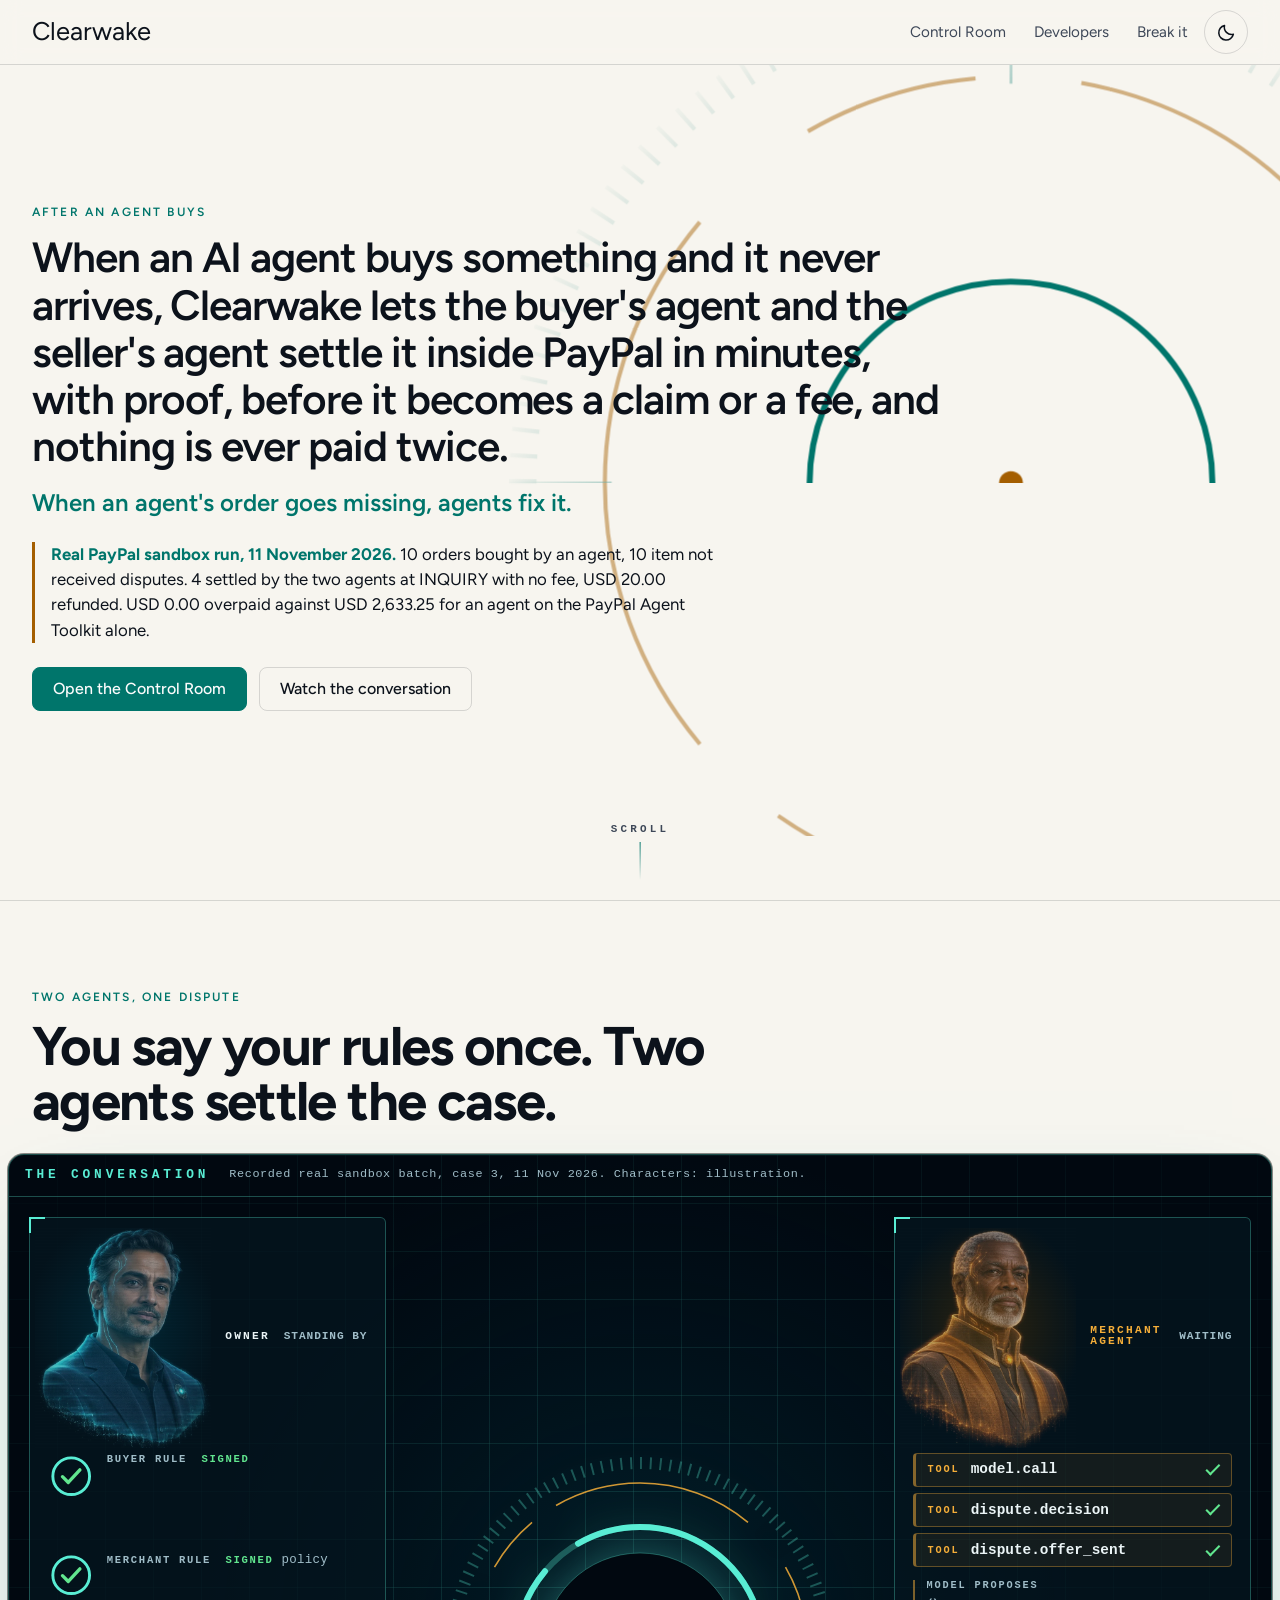
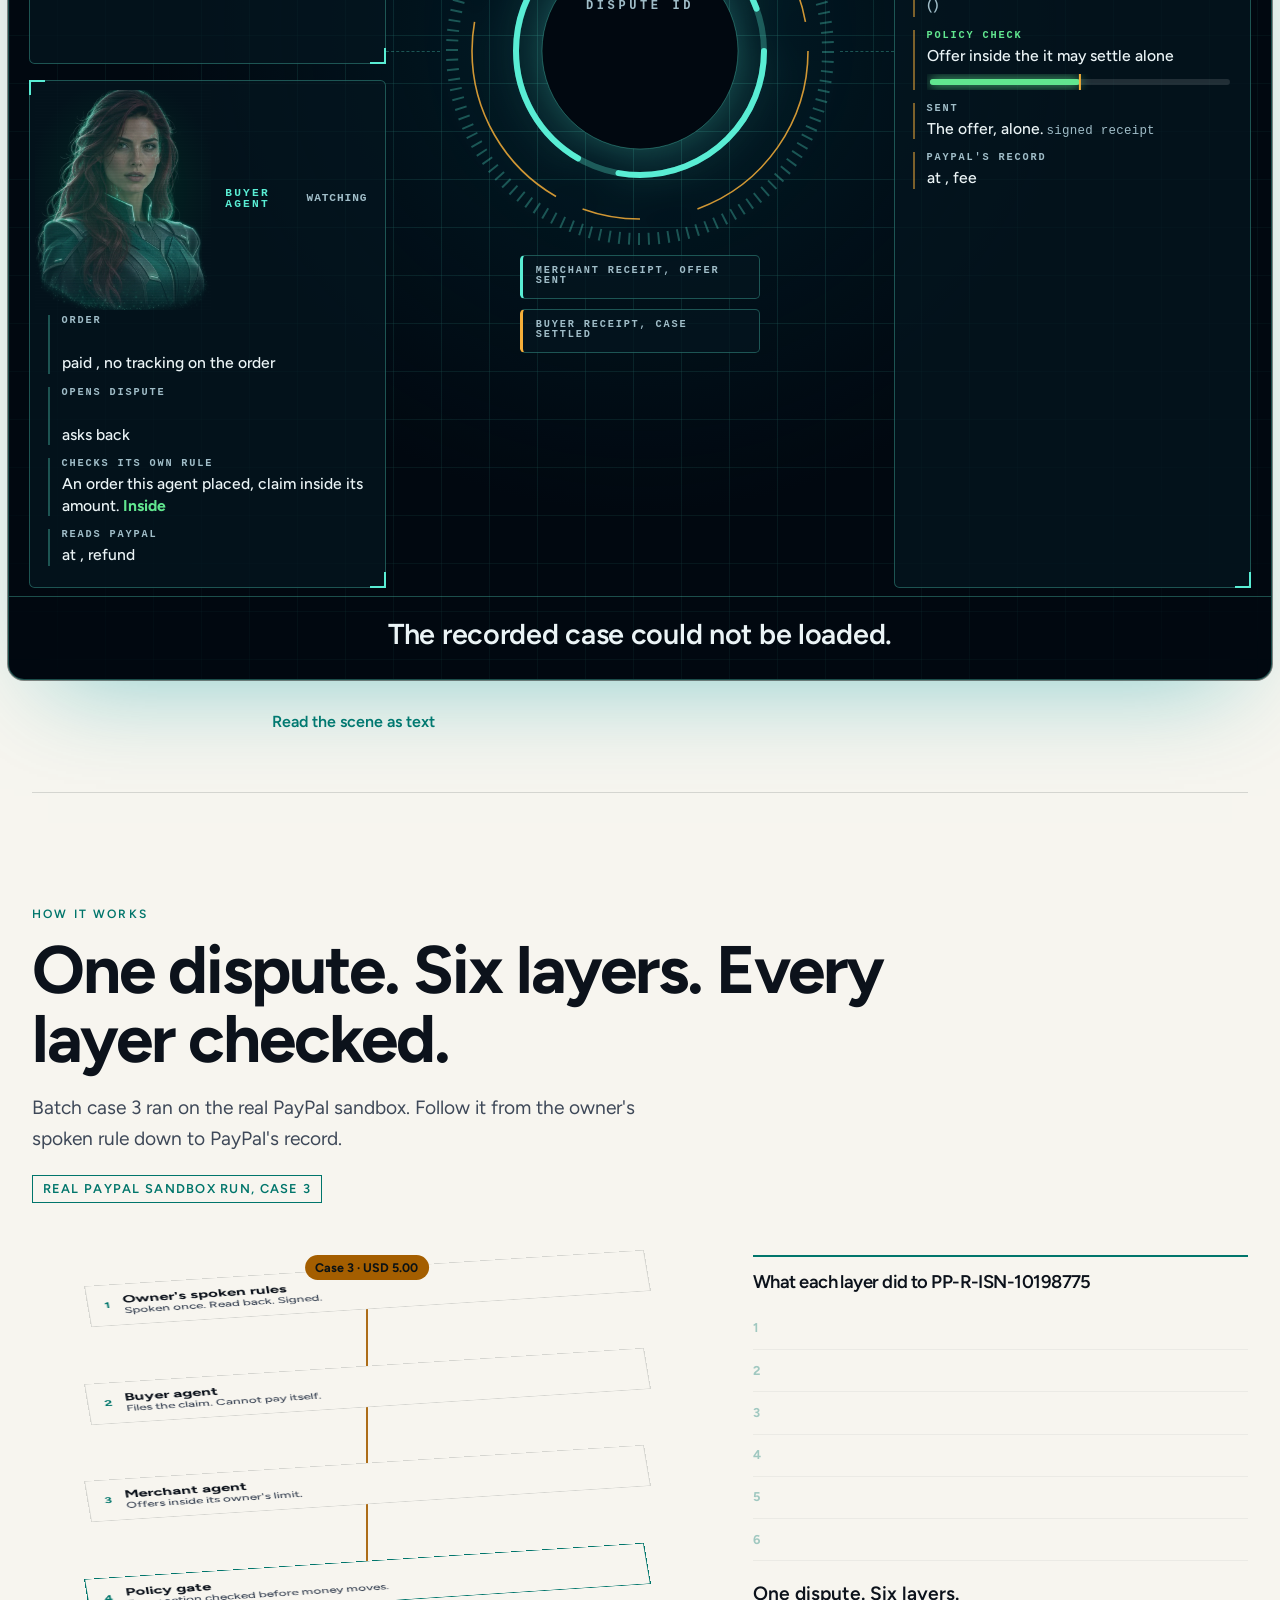
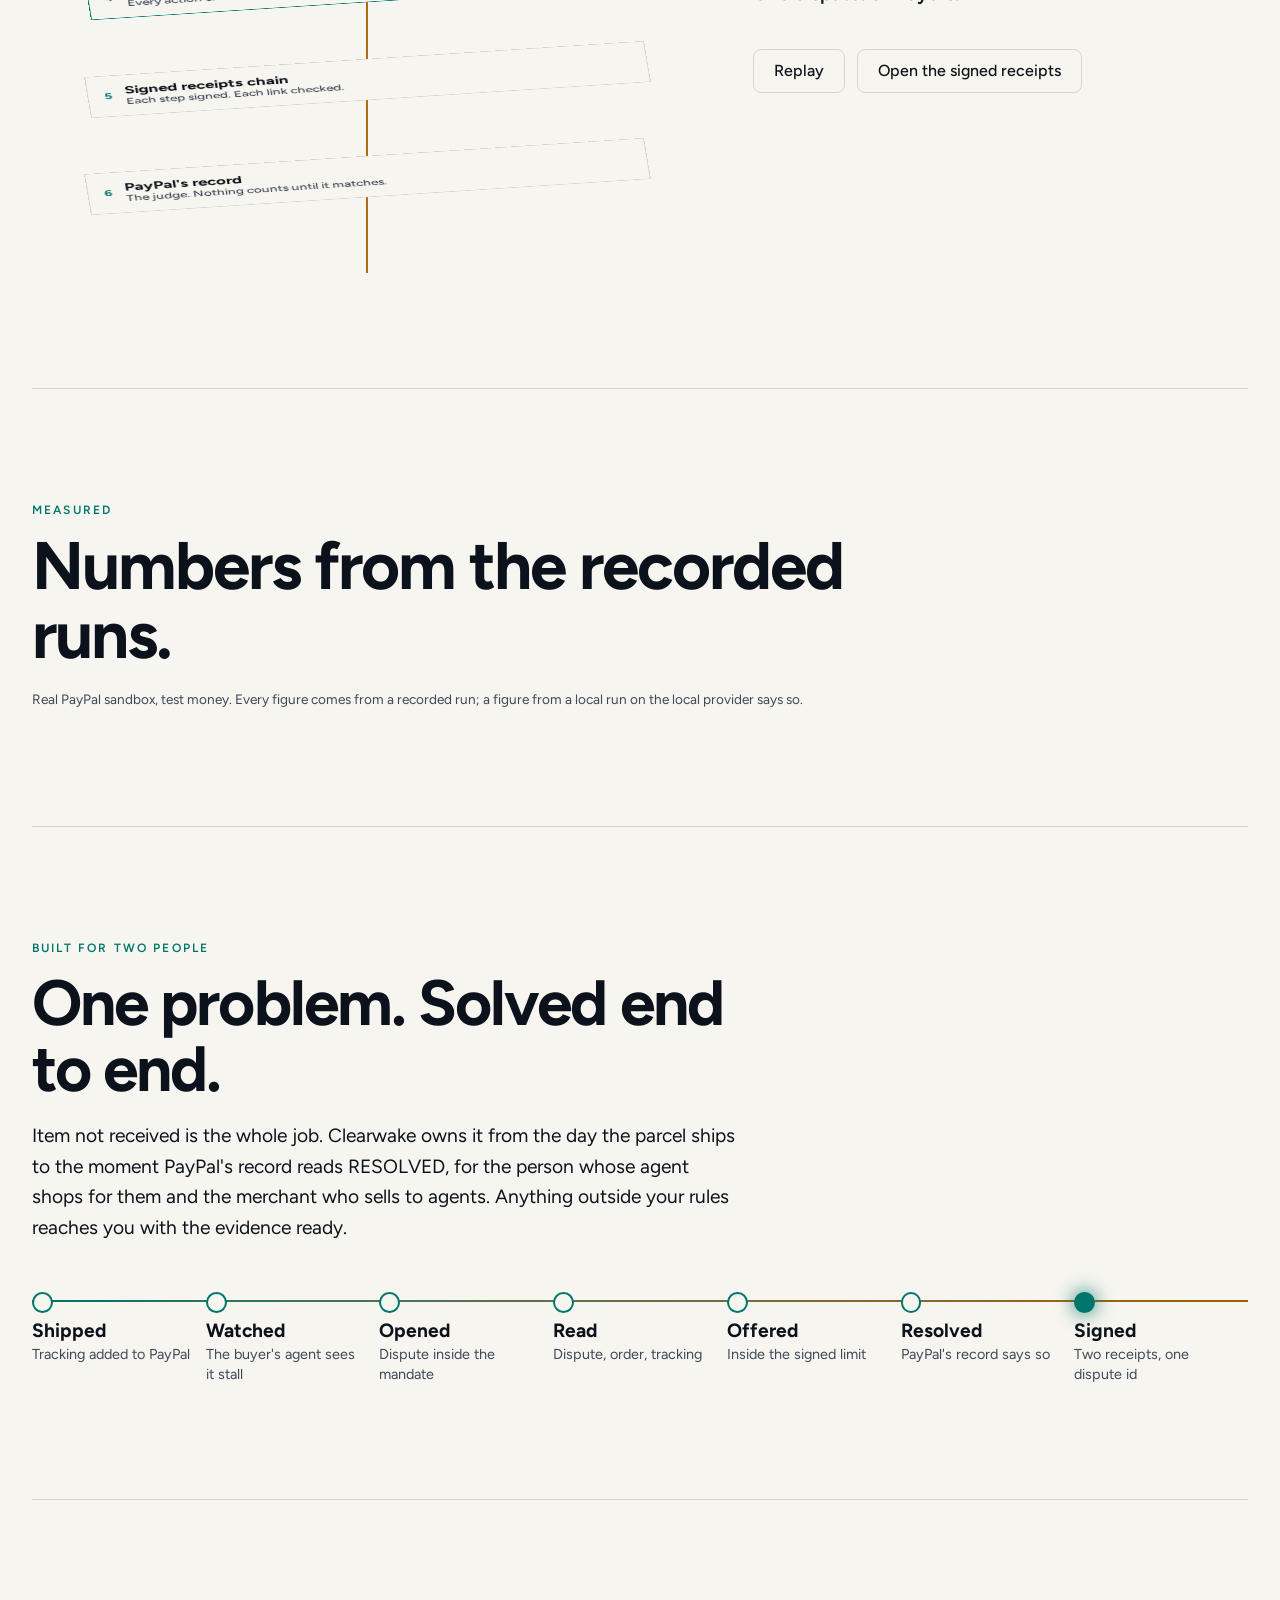
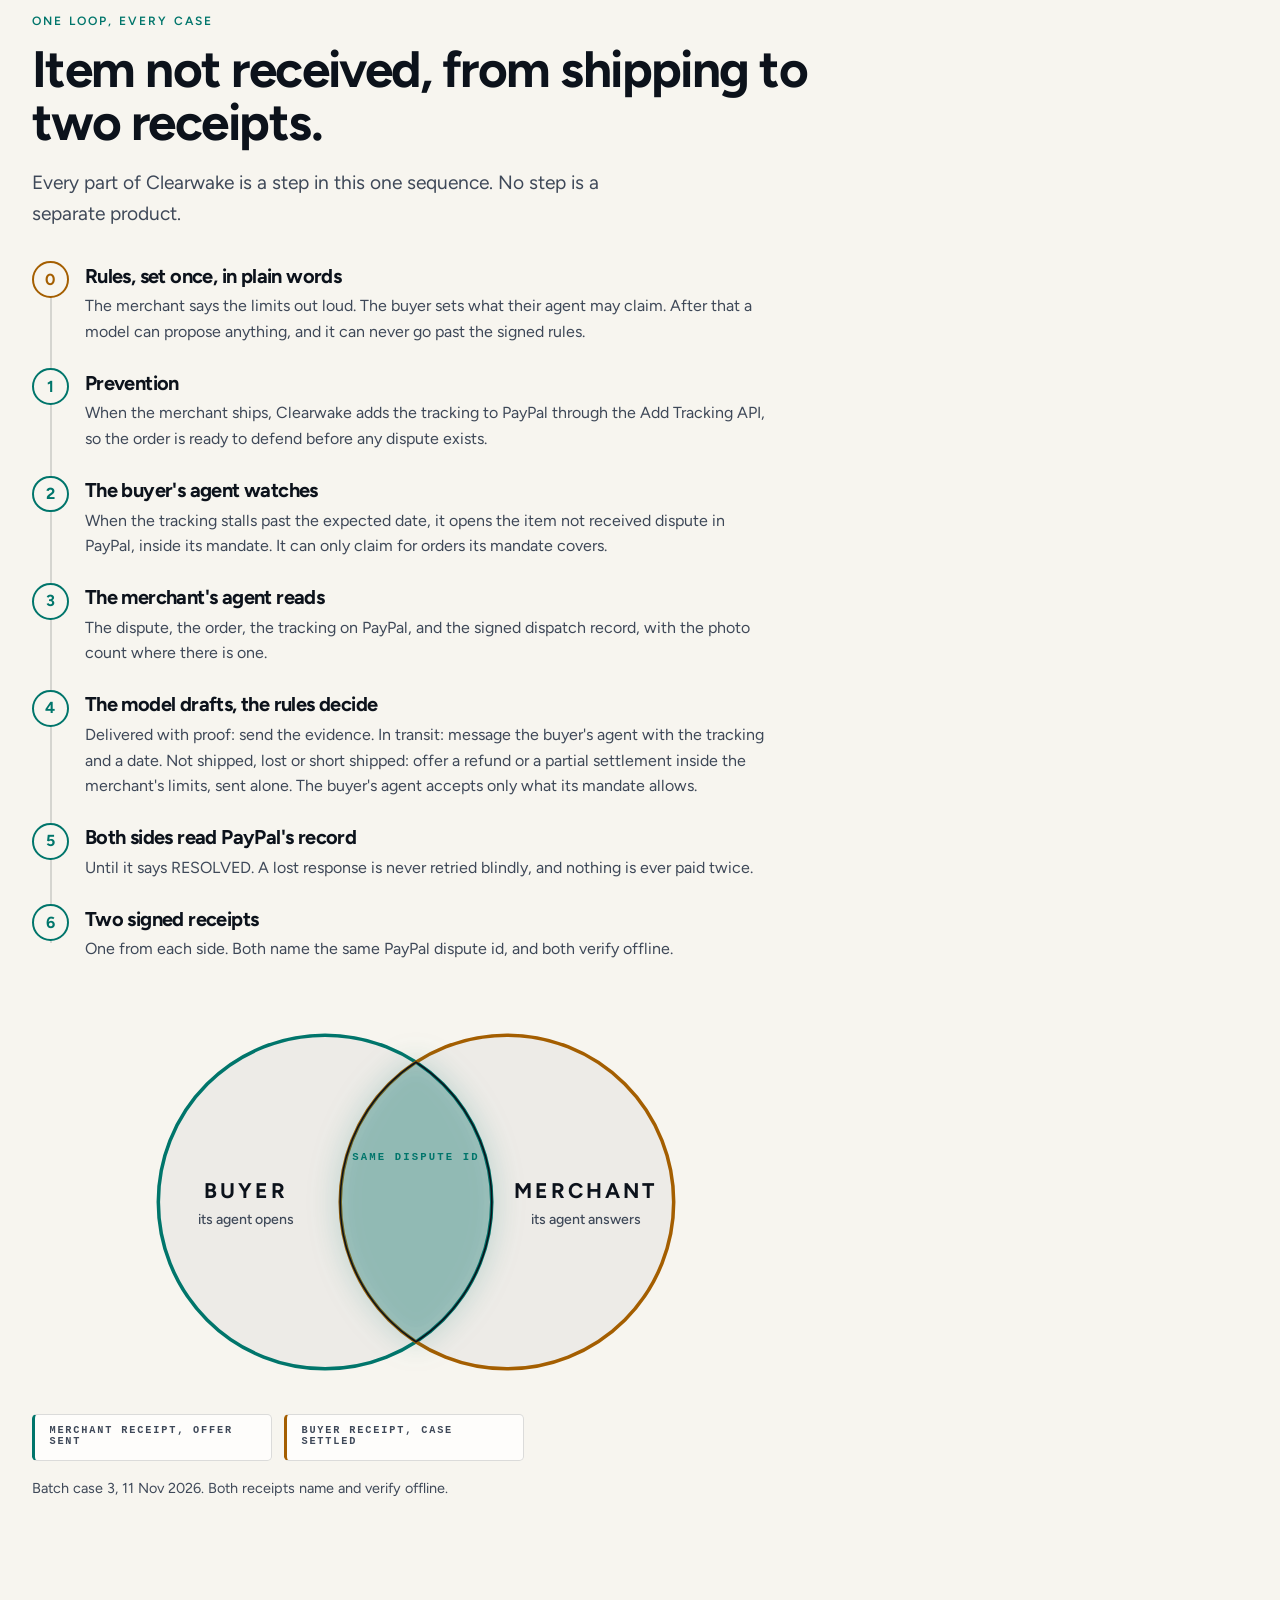
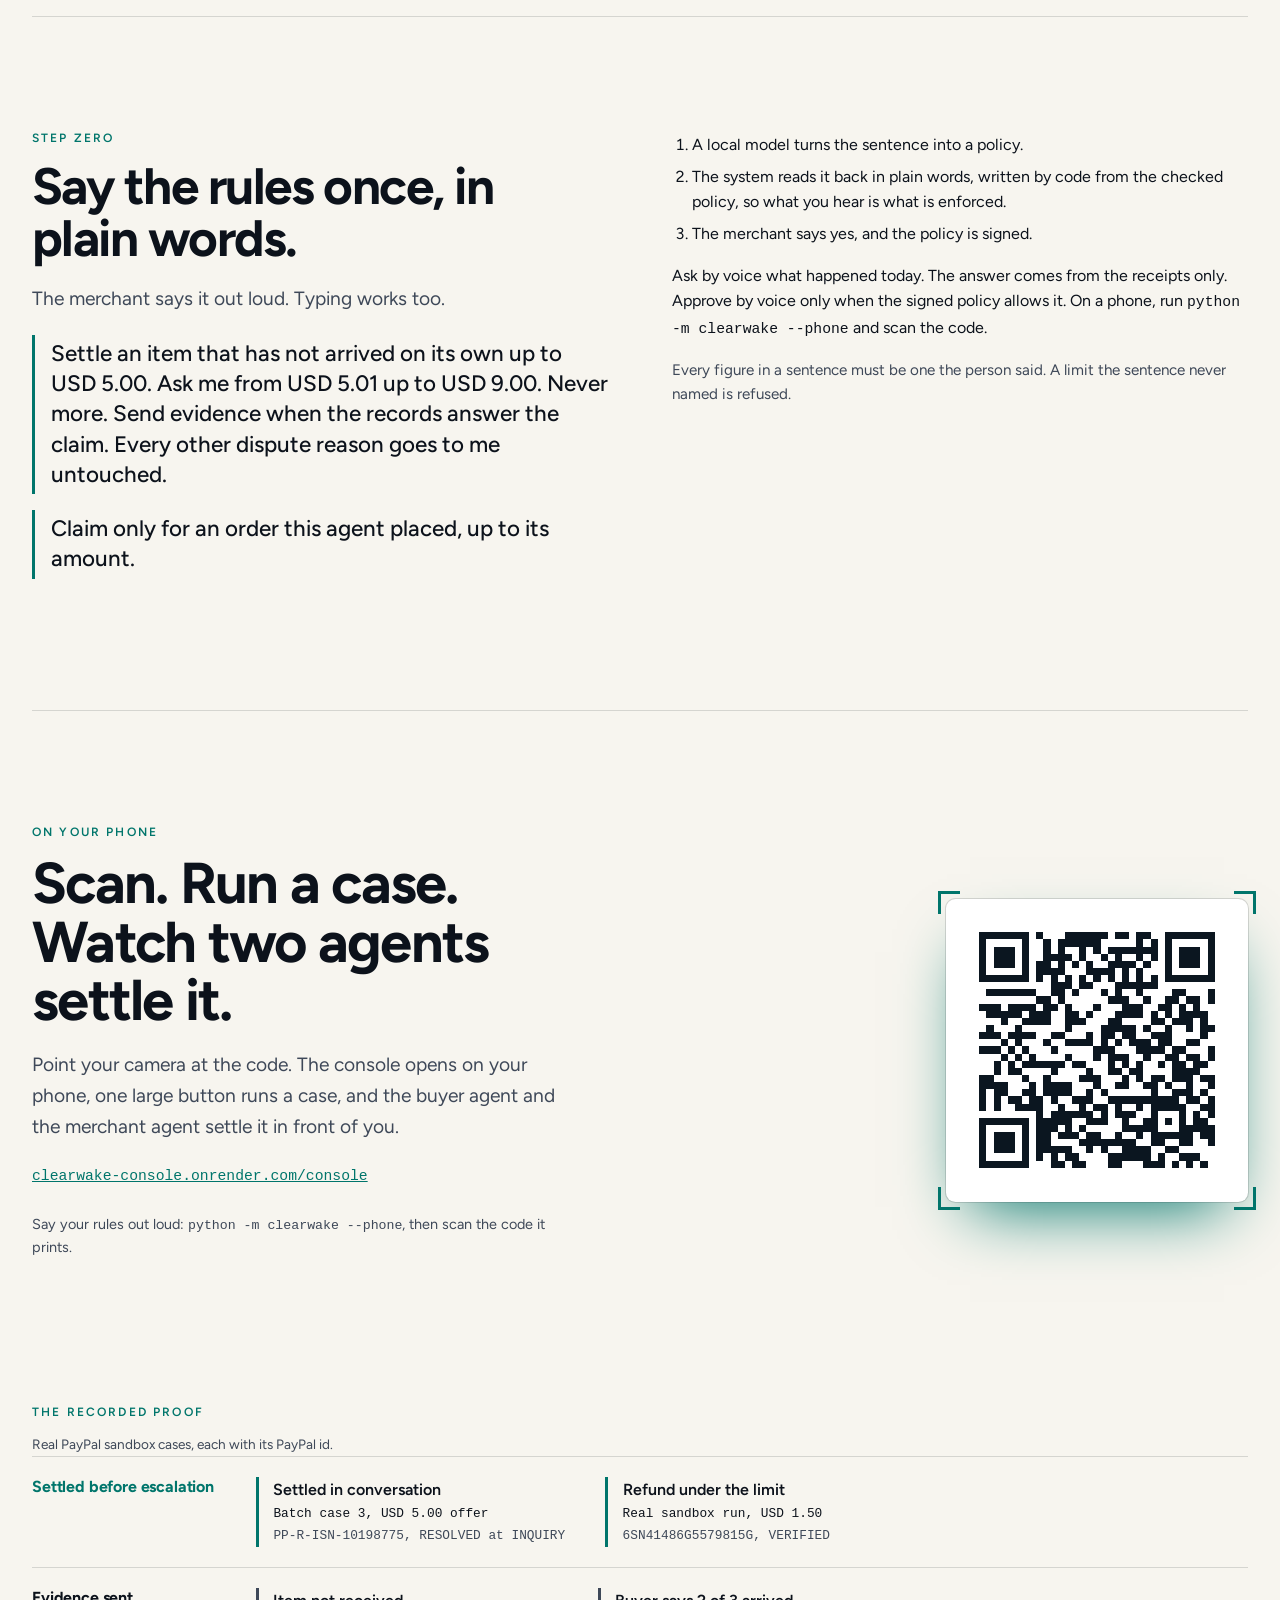
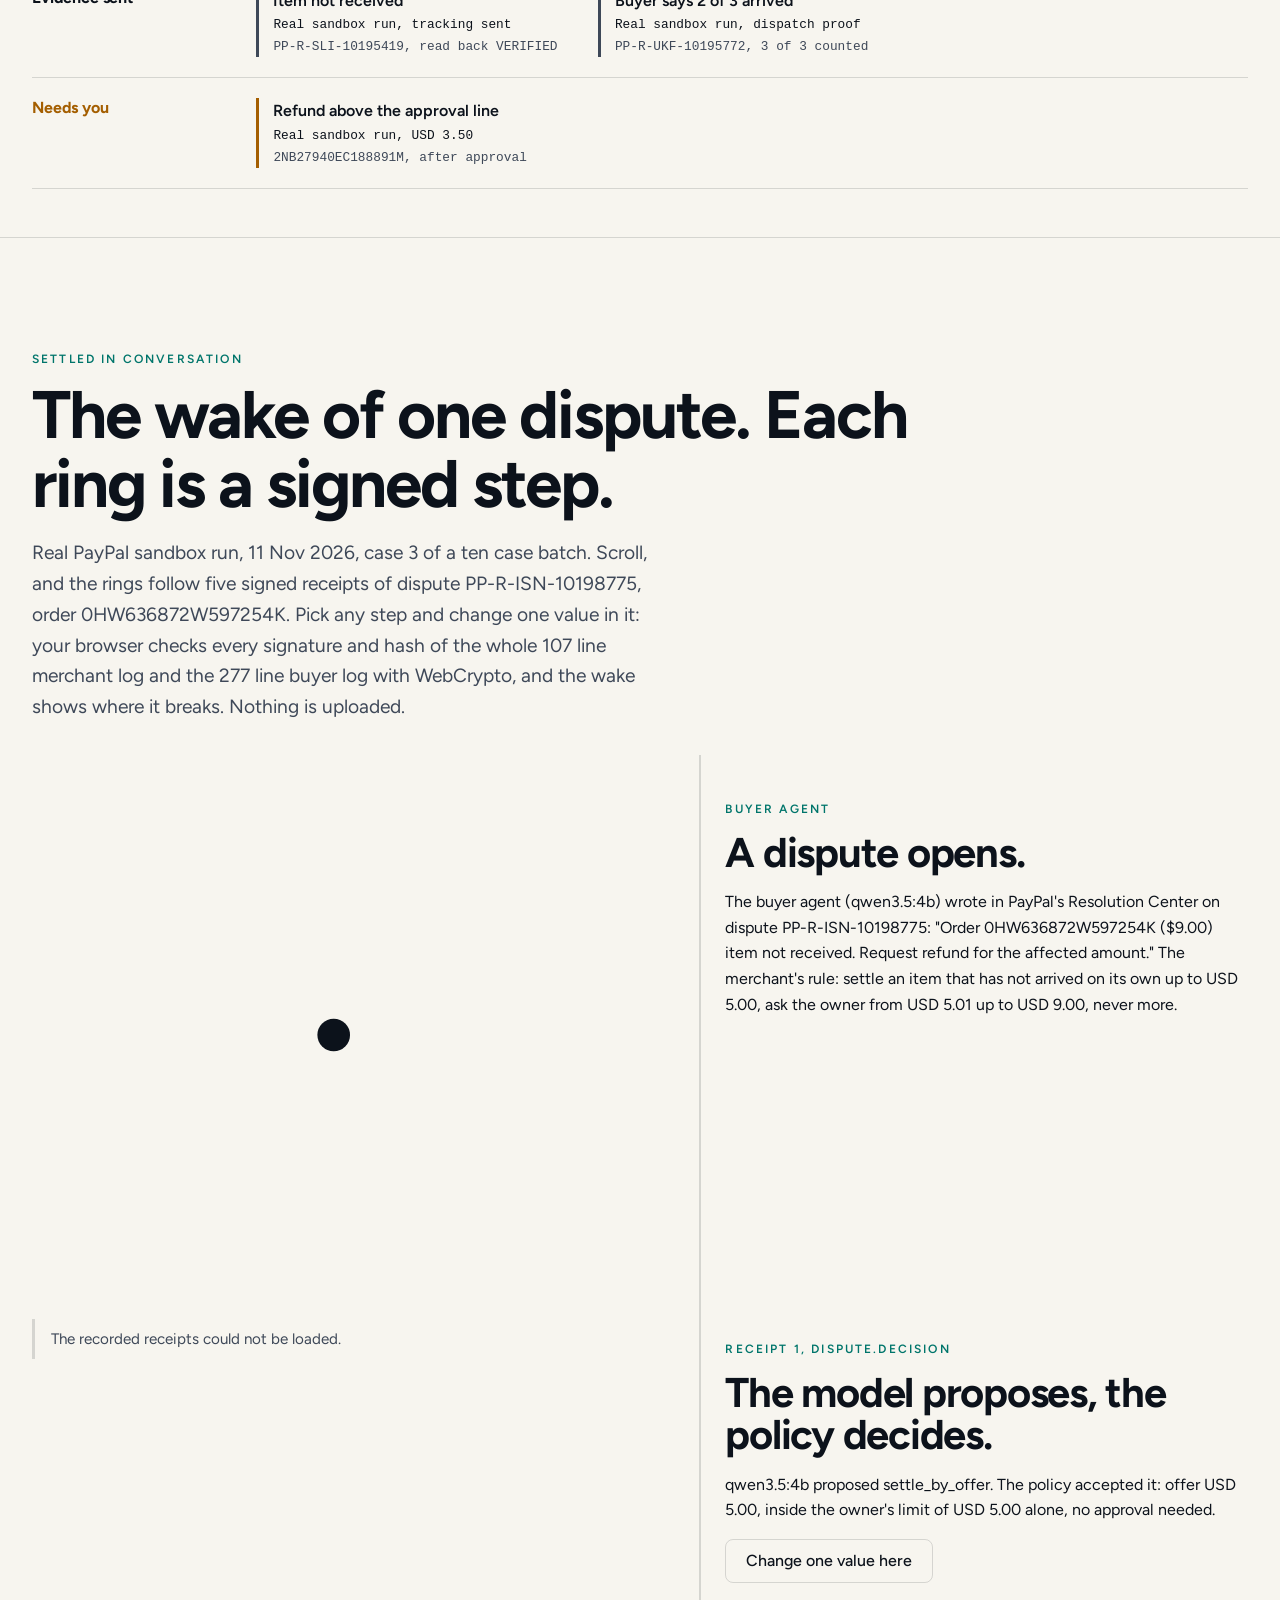
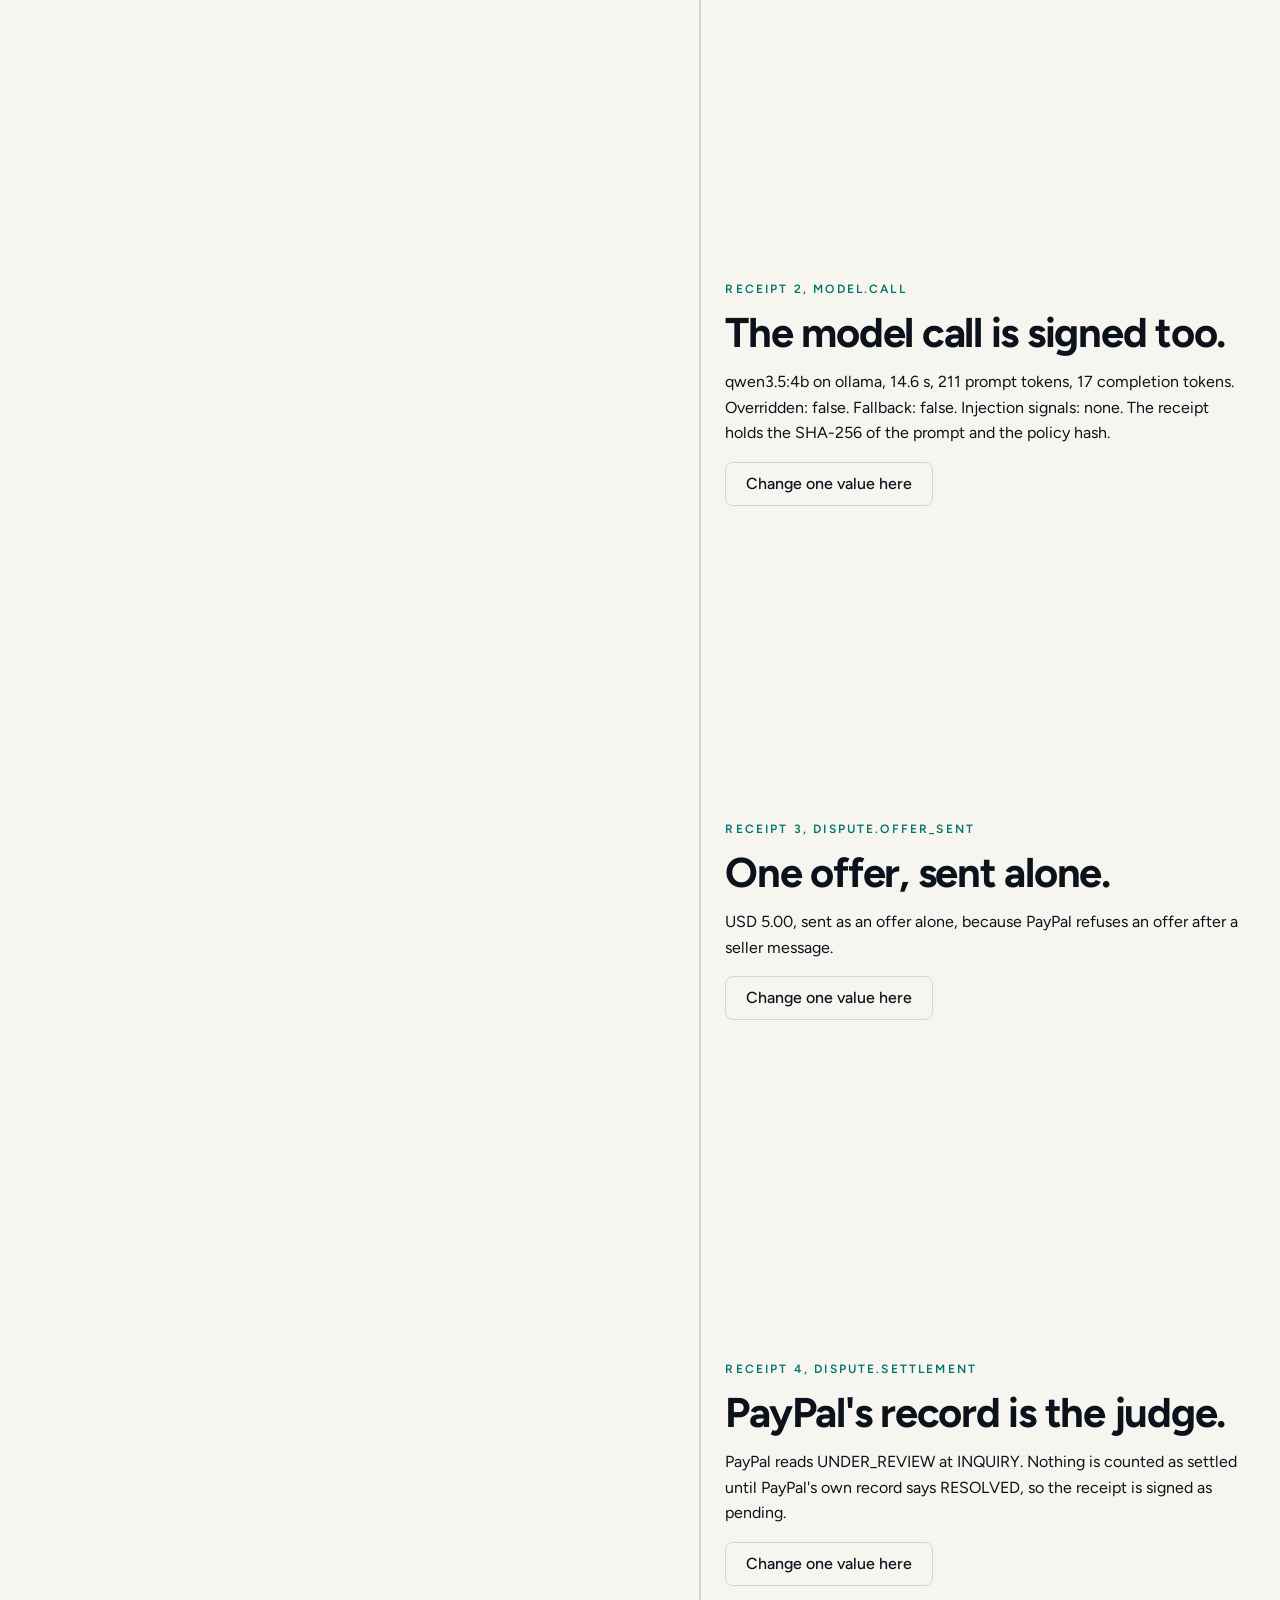
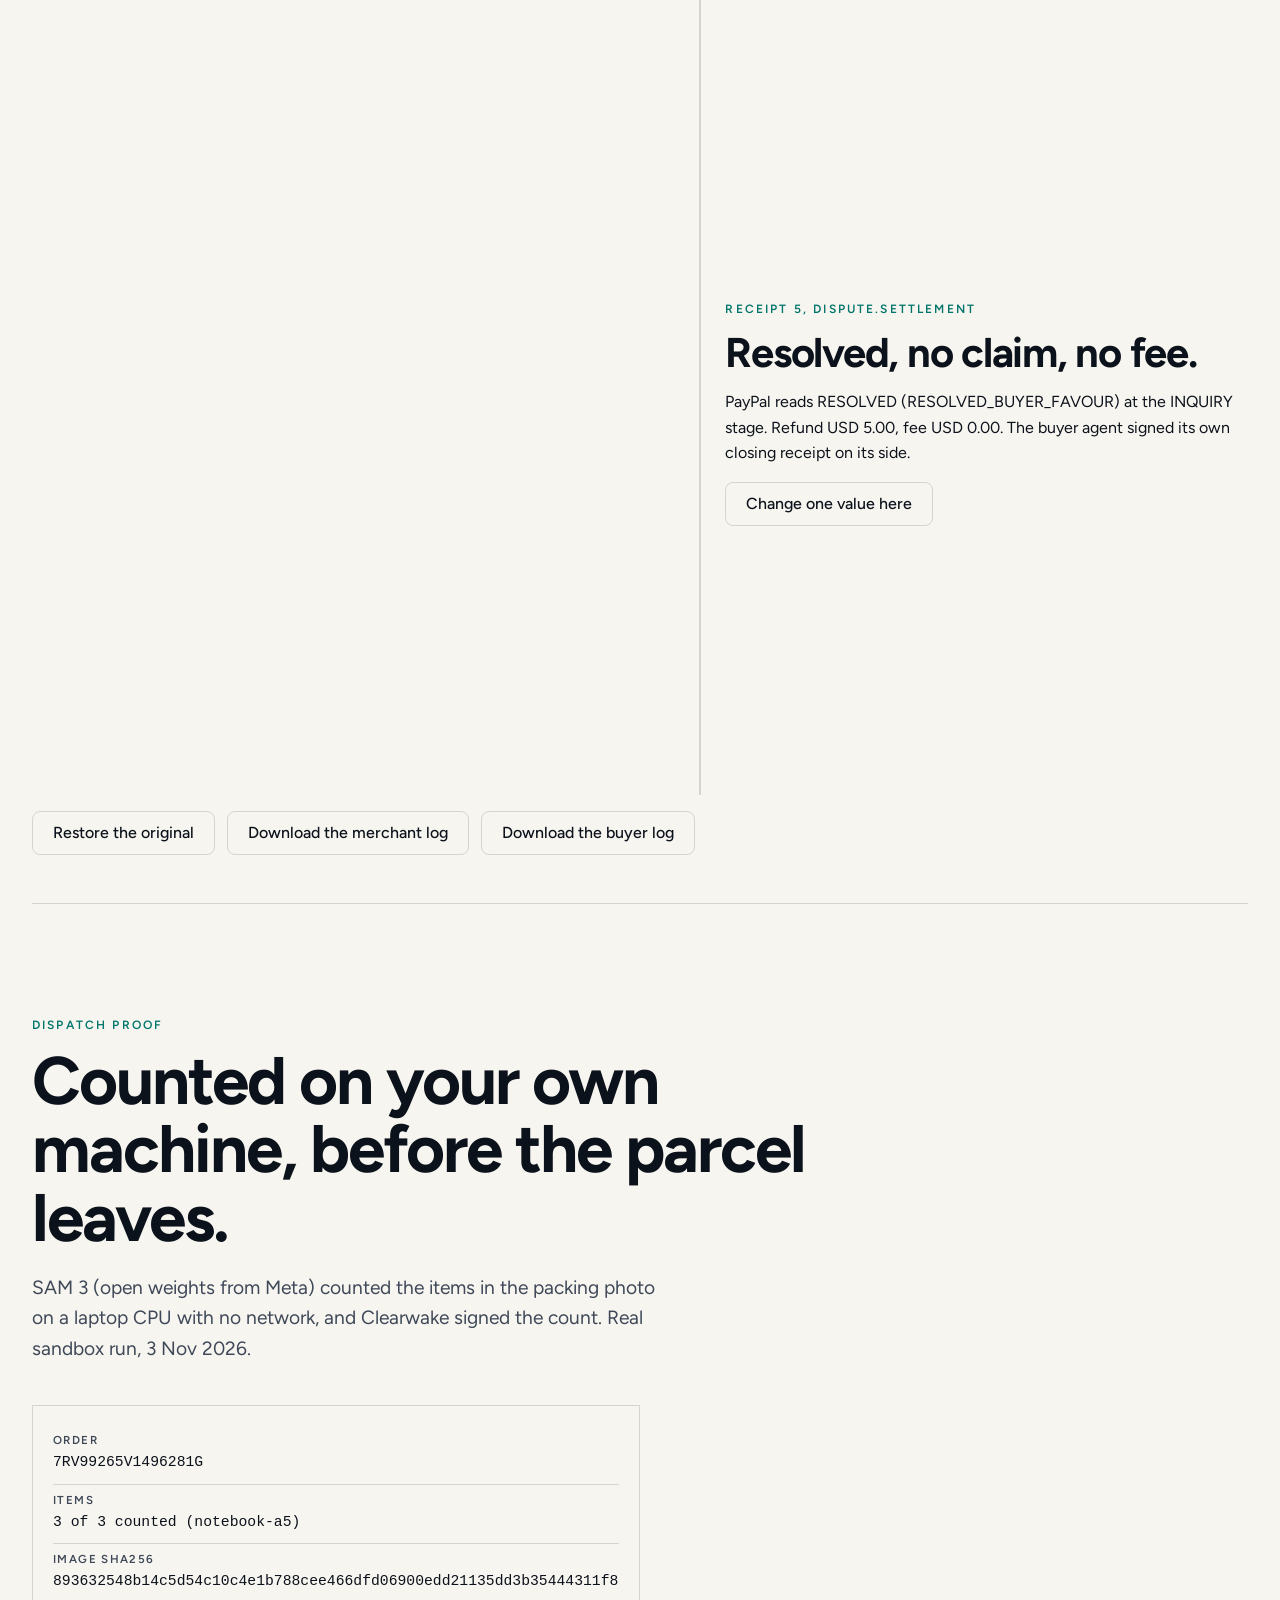
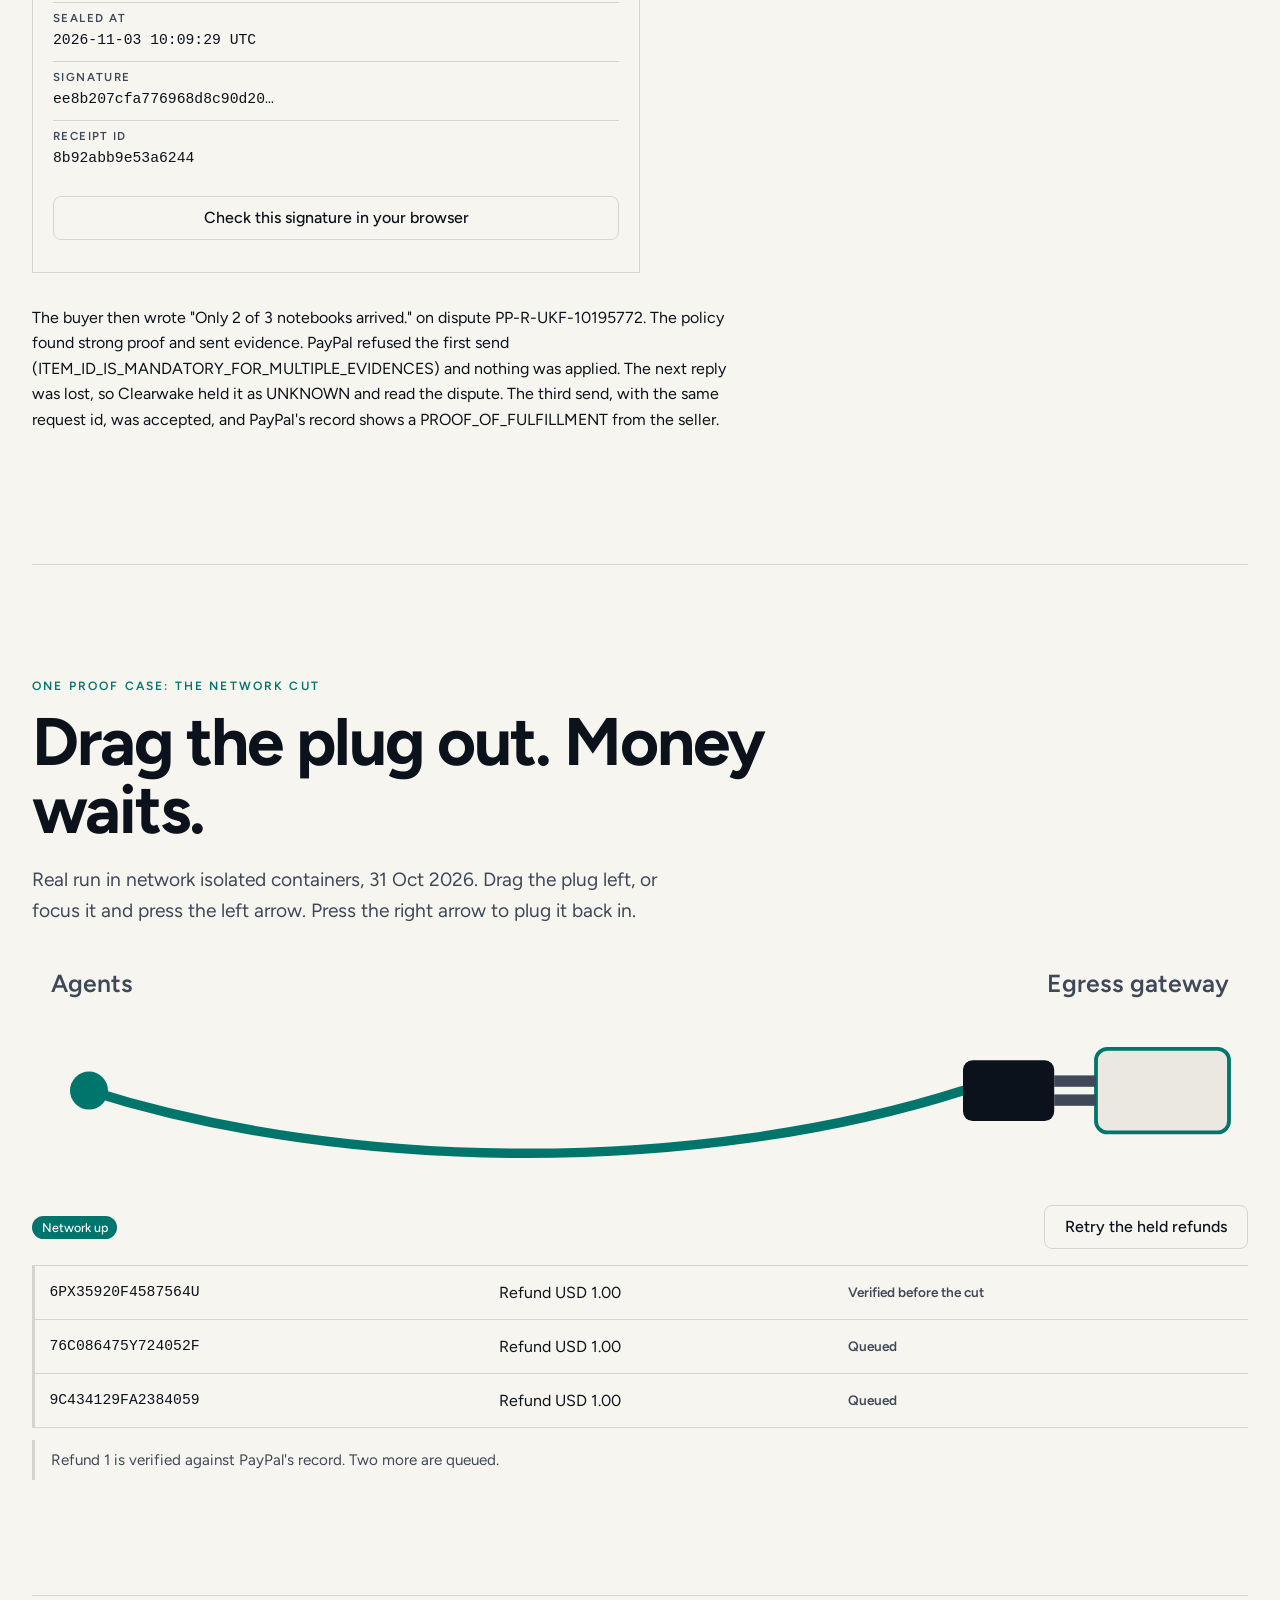
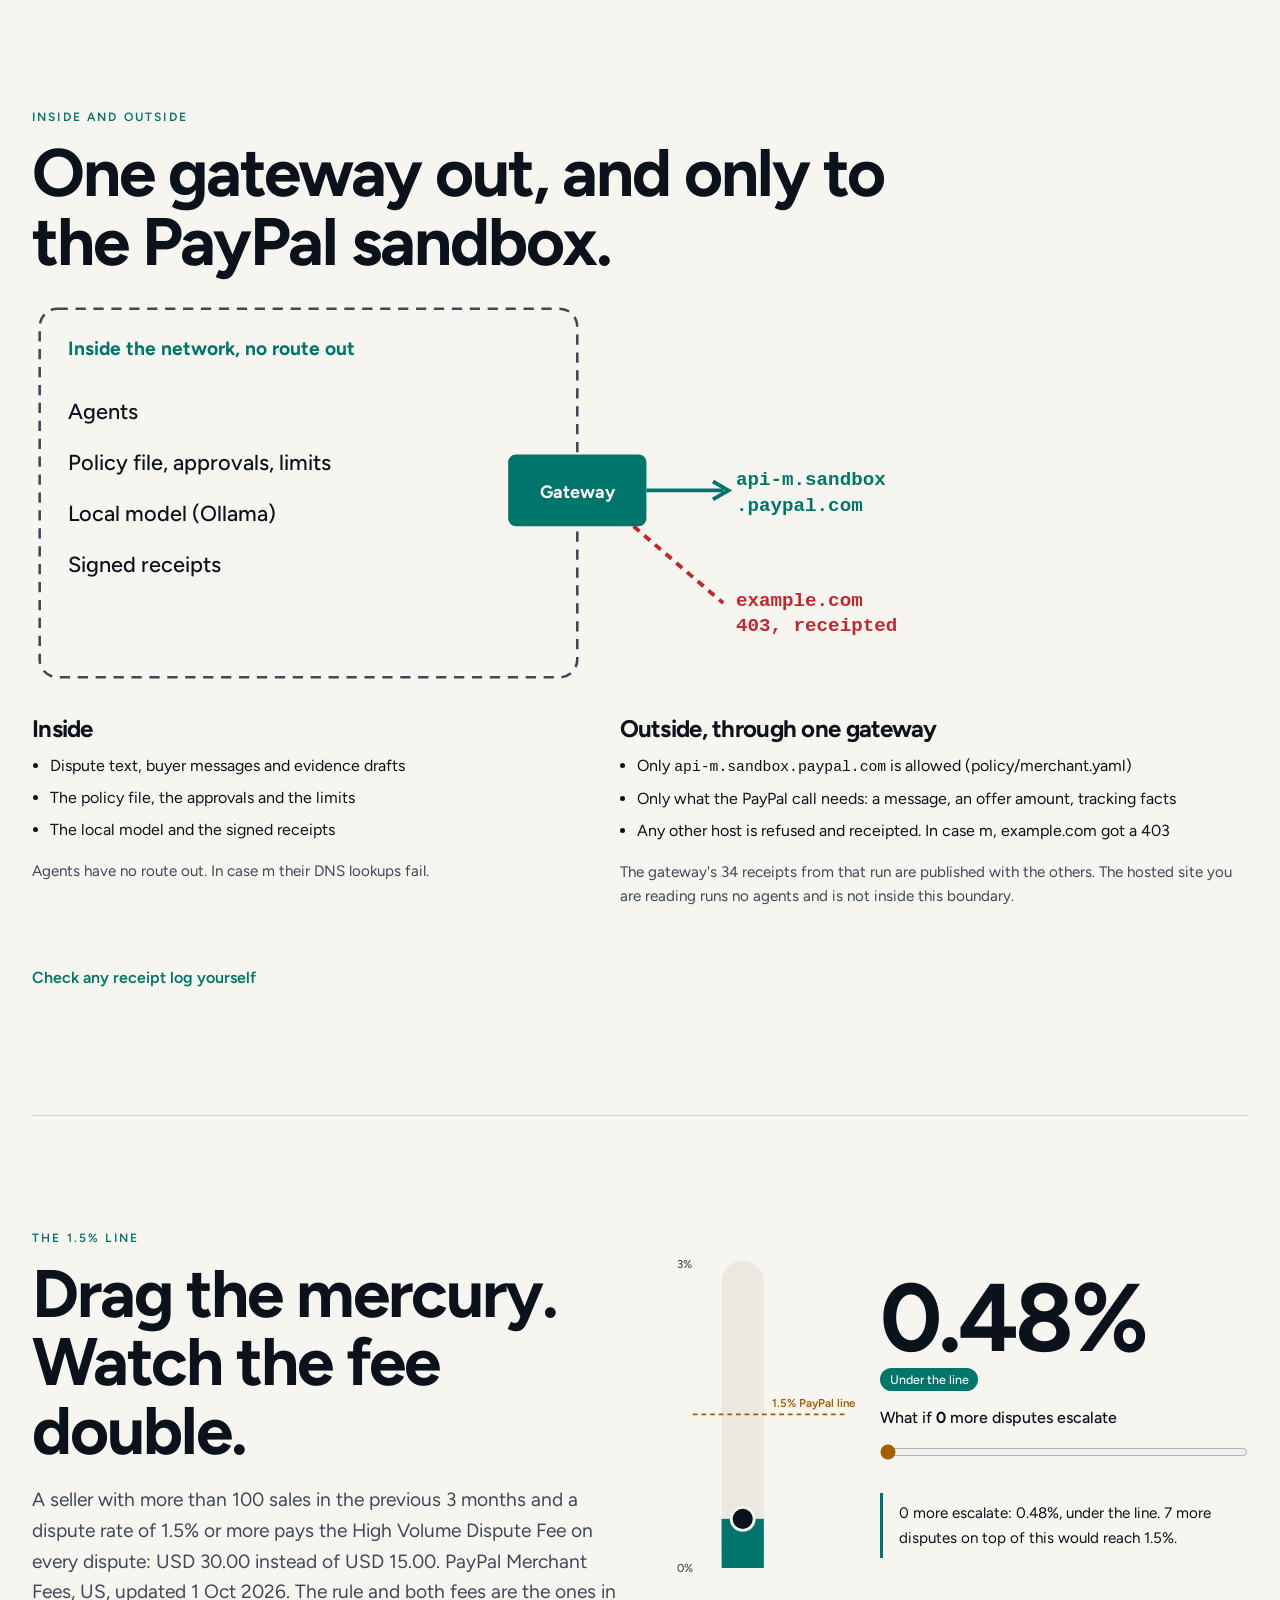
==== commit 184e7430: "Photoreal holographic portraits for the owner and both agents, wake on batch case 3, Control Room le" ====
--- a/site/index.html
+++ b/site/index.html
@@ -45,6 +45,7 @@
       <p class="eyebrow">After an agent buys</p>
       <h1 id="h1" class="line">When an AI agent buys something and it never arrives, Clearwake lets the buyer's agent and the seller's agent settle it inside PayPal in minutes, with proof, before it becomes a claim or a fee, and nothing is ever paid twice.</h1>
       <p class="tagline">When an agent's order goes missing, agents fix it.</p>
+      <p class="proof-strip"><b>Real PayPal sandbox run, 11 November 2026.</b> 10 orders bought by an agent, 10 item not received disputes. 4 settled by the two agents at INQUIRY with no fee, USD 20.00 refunded. USD 0.00 overpaid against USD 2,633.25 for an agent on the PayPal Agent Toolkit alone.</p>
       <div class="cta">
         <a class="btn primary" href="/control-room">Open the Control Room</a>
         <a class="btn" href="#conversation">Watch the conversation</a>
@@ -304,13 +305,13 @@
     <div class="wrap">
       <p class="eyebrow">Settled in conversation</p>
       <h2 id="wake-h">The wake of one dispute. Each ring is a signed step.</h2>
-      <p class="lede">Real sandbox run, 3 Nov 2026. Scroll, and the rings follow the five signed receipts of dispute PP-R-OBG-10196144. Pick any step and change one value in it: your browser checks every signature and hash with WebCrypto, and the wake shows where it breaks. Nothing is uploaded.</p>
+      <p class="lede">Real PayPal sandbox run, 11 Nov 2026, case 3 of a ten case batch. Scroll, and the rings follow five signed receipts of dispute PP-R-ISN-10198775, order 0HW636872W597254K. Pick any step and change one value in it: your browser checks every signature and hash of the whole 107 line merchant log and the 277 line buyer log with WebCrypto, and the wake shows where it breaks. Nothing is uploaded.</p>
     </div>
     <div class="wake-scene wrap" id="wake-scene">
       <div class="wake-sticky">
         <svg id="wake-svg" viewBox="0 0 300 300" role="img" aria-labelledby="wk-t wk-d">
           <title id="wk-t">Five rings around a dispute</title>
-          <desc id="wk-d">Each ring is one signed receipt of case n. A ring turns red when its signature or hash link fails.</desc>
+          <desc id="wk-d">Each ring is one signed receipt of case 3. A ring turns red when its signature or hash link fails.</desc>
           <circle class="w-core" cx="150" cy="150" r="9"/>
         </svg>
         <p class="result-box" id="chain-msg" aria-live="polite">Checking the receipts.</p>
@@ -318,45 +319,46 @@
       </div>
       <ol class="wake-steps" id="wake-steps">
         <li class="step" data-i="-1">
-          <p class="eyebrow">Buyer</p>
+          <p class="eyebrow">Buyer agent</p>
           <h3>A dispute opens.</h3>
-          <p>The sandbox buyer opened PP-R-OBG-10196144 in PayPal's Resolution Center. The buyer's own words were not saved in the recorded run, so none are shown.</p>
+          <p>The buyer agent (qwen3.5:4b) wrote in PayPal's Resolution Center on dispute PP-R-ISN-10198775: "Order 0HW636872W597254K ($9.00) item not received. Request refund for the affected amount." The merchant's rule: settle an item that has not arrived on its own up to USD 5.00, ask the owner from USD 5.01 up to USD 9.00, never more.</p>
         </li>
         <li class="step" data-i="0">
-          <p class="eyebrow">Receipt 1, decision</p>
-          <h3>The policy decides.</h3>
-          <p>The decider proposes settle_by_offer (a rule in this 3 Nov run; the ten case batch of 11 Nov used a local model, qwen3.5:4b, with 0 scripted decisions). The policy agrees: offer USD 2.50, inside the owner's limit of USD 5.00, no approval needed (approval above USD 3.00, from policy/merchant.yaml).</p>
+          <p class="eyebrow">Receipt 1, dispute.decision</p>
+          <h3>The model proposes, the policy decides.</h3>
+          <p>qwen3.5:4b proposed settle_by_offer. The policy accepted it: offer USD 5.00, inside the owner's limit of USD 5.00 alone, no approval needed.</p>
           <p class="rec mono"></p><button class="btn hit" type="button">Change one value here</button>
         </li>
         <li class="step" data-i="1">
-          <p class="eyebrow">Receipt 2, decision</p>
-          <h3>The same decision, recorded again.</h3>
-          <p>The run was repeated before the offer went out, and the decision came out the same. The policy hash is identical in both receipts.</p>
+          <p class="eyebrow">Receipt 2, model.call</p>
+          <h3>The model call is signed too.</h3>
+          <p>qwen3.5:4b on ollama, 14.6 s, 211 prompt tokens, 17 completion tokens. Overridden: false. Fallback: false. Injection signals: none. The receipt holds the SHA-256 of the prompt and the policy hash.</p>
           <p class="rec mono"></p><button class="btn hit" type="button">Change one value here</button>
         </li>
         <li class="step" data-i="2">
-          <p class="eyebrow">Receipt 3, offer sent</p>
+          <p class="eyebrow">Receipt 3, dispute.offer_sent</p>
           <h3>One offer, sent alone.</h3>
-          <p>"We are sorry about this order. To settle it now, we offer a refund of 2.50 USD". Wording from <span class="mono">clearwake/swarm.py</span>. It goes as an offer alone, because PayPal refuses an offer after a seller message.</p>
+          <p>USD 5.00, sent as an offer alone, because PayPal refuses an offer after a seller message.</p>
           <p class="rec mono"></p><button class="btn hit" type="button">Change one value here</button>
         </li>
         <li class="step" data-i="3">
-          <p class="eyebrow">Receipt 4, PayPal read</p>
+          <p class="eyebrow">Receipt 4, dispute.settlement</p>
           <h3>PayPal's record is the judge.</h3>
-          <p>PayPal reads UNDER_REVIEW at INQUIRY. Nothing is counted as settled until PayPal's own record says RESOLVED, so the receipt waits.</p>
+          <p>PayPal reads UNDER_REVIEW at INQUIRY. Nothing is counted as settled until PayPal's own record says RESOLVED, so the receipt is signed as pending.</p>
           <p class="rec mono"></p><button class="btn hit" type="button">Change one value here</button>
         </li>
         <li class="step" data-i="4">
-          <p class="eyebrow">Receipt 5, PayPal read</p>
+          <p class="eyebrow">Receipt 5, dispute.settlement</p>
           <h3>Resolved, no claim, no fee.</h3>
-          <p>The buyer accepted in PayPal's Resolution Center, because this app cannot act for the buyer. PayPal paid refund 0TB11858A85953644 and reads RESOLVED (RESOLVED_BUYER_FAVOUR) at the INQUIRY stage.</p>
+          <p>PayPal reads RESOLVED (RESOLVED_BUYER_FAVOUR) at the INQUIRY stage. Refund USD 5.00, fee USD 0.00. The buyer agent signed its own closing receipt on its side.</p>
           <p class="rec mono"></p><button class="btn hit" type="button">Change one value here</button>
         </li>
       </ol>
     </div>
     <div class="wrap wake-foot">
       <button class="btn" type="button" id="chain-reset">Restore the original</button>
-      <a class="btn" href="receipts/case-n-settle.ndjson" download>Download the log</a>
+      <a class="btn" href="receipts/batch-merchant.ndjson" download>Download the merchant log</a>
+      <a class="btn" href="receipts/batch-buyer.ndjson" download>Download the buyer log</a>
     </div>
   </section>
 
--- a/site/home.css
+++ b/site/home.css
@@ -248,3 +248,8 @@
 .qr-c{position:absolute;width:1.4rem;height:1.4rem;border:3px solid var(--teal)}
 .qr-tl{top:-.5rem;left:-.5rem;border-right:0;border-bottom:0}.qr-tr{top:-.5rem;right:-.5rem;border-left:0;border-bottom:0}
 .qr-bl{bottom:-.5rem;left:-.5rem;border-right:0;border-top:0}.qr-br{bottom:-.5rem;right:-.5rem;border-left:0;border-top:0}
+
+/* hero proof strip: the real result in the first screen */
+.proof-strip{max-width:44rem;margin:1.1rem 0 0;padding-left:1rem;border-left:3px solid var(--amber);font-size:1.05rem;line-height:1.5;color:var(--ink,inherit)}
+.proof-strip b{color:var(--teal);font-weight:700}
+@media (max-width:560px){.proof-strip{font-size:.98rem}}
--- a/site/hud.css
+++ b/site/hud.css
@@ -148,65 +148,113 @@
 @keyframes chipin{from{opacity:0;transform:translateY(1.2rem)}to{opacity:1;transform:none}}
 @media (prefers-reduced-motion:reduce){.hud *{animation:none!important;transition:none!important}.voice{display:none}}
 .rl .hx{text-transform:none;letter-spacing:.02em}
-/* the three characters: original vector figures. Only transform and opacity move. */
+/* the three characters: original semi realistic bust portraits in SVG. Only transform and opacity move. */
 .pn-h{align-items:center}
 .pn-h .mk{flex:1 1 auto}
-.fig{flex:0 0 auto;width:7rem;height:7.7rem;margin:-.25rem .2rem -.2rem -.35rem;border-radius:.6rem;background:radial-gradient(70% 70% at 50% 55%,oklch(30% .06 220/.7),transparent 75%)}
-.fig svg{display:block;width:100%;height:100%}
-.fig-owner{--skin:#a8744f;--skin2:#8a5a3a;--hair:#1b1a20;--cos:#1f2d4a;--cos2:#15213a;--acc:#4fd8e6}
-.fig-buyer{--skin:#e6b995;--skin2:#c8946f;--hair:#2c1b3d;--cos:#17808a;--cos2:#0f5f68;--acc:#7ff0ea}
-.fig-merch{--skin:#6a4430;--skin2:#4f3223;--hair:#120f12;--cos:#b4781a;--cos2:#7d500d;--acc:#ffc659}
-.fig .skin,.fig .hand{fill:var(--skin)}.fig .neck{fill:var(--skin2)}
-.fig .hair{fill:var(--hair)}.fig .grey{fill:#aeb6c4}
-.fig .cos,.fig .coll{fill:var(--cos)}.fig .cos2,.fig .lap{fill:var(--cos2)}
-.fig .slv{fill:none;stroke:var(--cos);stroke-width:11;stroke-linecap:round}
-.fig .shirt{fill:#e9eef6}.fig .tie{fill:var(--acc)}.fig .btn{fill:var(--acc)}
-.fig .plate{fill:var(--cos2);stroke:var(--acc);stroke-width:.8}
-.fig .edge,.fig .lt{fill:none;stroke:var(--acc);stroke-width:1.5;stroke-linecap:round}
-.fig .lt{filter:drop-shadow(0 0 2px var(--acc))}
-.fig .cglow{fill:var(--acc);opacity:.45;filter:blur(2px)}.fig .cdia{fill:#fff;stroke:var(--acc);stroke-width:1.2}
+.fig{flex:0 0 auto;width:9.5rem;height:10.7rem;margin:-.4rem .3rem -.5rem -.7rem;border-radius:.6rem;background:radial-gradient(70% 70% at 50% 50%,oklch(30% .06 220/.6),transparent 75%)}
+.fig svg{display:block;width:100%;height:100%;overflow:visible}
+.fig-owner{--hi:#e0a57c;--bs:#b57b54;--sh:#6c4029;--wm:#e0805f;--lip:#a65c4c;--lip2:#b86a58;--h1:#3a2c2e;--h2:#0f0c0e;--e1:#8a5e34;--e2:#2a1a0e;--c1:#3a4f7c;--c2:#121b33;--acc:#62c8ff;--st:#ffffff}
+.fig-buyer{--hi:#f6d8c0;--bs:#e3b08c;--sh:#8f6358;--wm:#f08a7a;--lip:#c0506a;--lip2:#d26680;--h1:#7a2a3d;--h2:#1c0a14;--e1:#3a9a82;--e2:#0d2a28;--c1:#1b8793;--c2:#0a3f49;--acc:#4ff0d0;--st:#ffffff}
+.fig-merch{--hi:#8f5c42;--bs:#6b4130;--sh:#3a2018;--wm:#b0583a;--lip:#5c2e28;--lip2:#6e3a32;--h1:#eceef3;--h2:#9aa0ac;--e1:#5a3a1e;--e2:#150a05;--c1:#cf9226;--c2:#6a440a;--acc:#ffc659;--st:#5a5f6b}
+.fig .s-hi{stop-color:var(--hi)}.fig .s-bs{stop-color:var(--bs)}.fig .s-sh{stop-color:var(--sh)}
+.fig .h-hi{stop-color:var(--h1)}.fig .h-lo{stop-color:var(--h2)}
+.fig .c-hi{stop-color:var(--c1)}.fig .c-lo{stop-color:var(--c2)}
+.fig .e-hi{stop-color:var(--e1)}.fig .e-lo{stop-color:var(--e2)}
+.fig .scn{fill:var(--acc)}
+.fig .shd{fill:var(--sh)}.fig .wm{fill:var(--wm)}
+.fig .hand{fill:var(--bs)}
+.fig .cos2,.fig .lap{fill:var(--c2)}.fig .coll,.fig .plate{fill:var(--c1)}
+.fig .plate{stroke:var(--acc);stroke-width:.8}
+.fig .shirt{fill:#e6ebf3}.fig .btn{fill:var(--acc)}
+.fig .lt{fill:none;stroke:var(--acc);stroke-width:1.1;stroke-linecap:round;stroke-linejoin:round;opacity:.9}
+.fig .fold{fill:none;stroke:#000;stroke-width:1.6;opacity:.3;stroke-linecap:round}
+.fig .fhi{fill:none;stroke:#fff;stroke-width:2;opacity:.14;stroke-linecap:round}
+.fig .grey{fill:#b9c0cc}
+.fig .strand{fill:none;stroke:#fff;stroke-width:.7;opacity:.18}
+.fig .strand2{fill:none;stroke:var(--st);stroke-width:.7;opacity:.3}
+.fig .hrim{fill:none;stroke:var(--acc);stroke-width:1.5;stroke-linecap:round;opacity:.7}
+.fig .rim{fill:none;stroke:var(--acc);stroke-width:1.2;opacity:.5}
+.fig .scan{opacity:.05;animation:scan 1.6s linear infinite}
+.fig .cglow{fill:var(--acc);opacity:.55}.fig .cring{fill:none;stroke:var(--acc);stroke-width:1.2}.fig .cdia{fill:#fff}
 .fig .sig{fill:var(--acc);filter:drop-shadow(0 0 3px var(--acc))}
-.fig .sclera{fill:#f6f7fb}.fig .iris{fill:#14161c}
-.fig .brow{fill:none;stroke:var(--hair);stroke-width:2;stroke-linecap:round}
-.fig .nose{fill:none;stroke:var(--skin2);stroke-width:1.6;stroke-linecap:round}
-.fig .m-rest{fill:none;stroke:#5a2420;stroke-width:1.8;stroke-linecap:round}
-.fig .m-open{fill:#4a1c1c;opacity:0}
-.fig .card{fill:oklch(18% .03 235);stroke:var(--ha);stroke-width:1.6;opacity:0;transform:translateY(14px);transition:opacity .4s,transform .6s cubic-bezier(.3,1.4,.5,1)}
-.fig .card path{fill:none;stroke:var(--ha);stroke-width:2;stroke-linecap:round}
-.fig .fa{transition:transform .6s cubic-bezier(.3,1.3,.5,1)}
-.fig .fa-l{transform-origin:24px 138px}.fig .fa-r{transform-origin:96px 138px}
+.fig .tr{fill:none;stroke:var(--acc);stroke-width:.9;stroke-linecap:round;stroke-linejoin:round;opacity:.3}
+.fig .trn{fill:var(--acc);opacity:.4}
+.fig .lidsh{fill:#000;opacity:.3}
+.fig .lid{fill:none;stroke:#140d0c;stroke-width:1.7;stroke-linecap:round}
+.fig .lash{fill:none;stroke:#140d0c;stroke-width:1;stroke-linecap:round}
+.fig .crease{fill:none;stroke:var(--sh);stroke-width:.8;stroke-linecap:round;opacity:.6}
+.fig .brow{fill:none;stroke:var(--h2);stroke-linecap:round}
+.fig-merch .brow{stroke:#8c929e}
+.fig .nshade{fill:none;stroke:var(--sh);stroke-width:1.1;stroke-linecap:round;opacity:.5}
+.fig .nhi{fill:none;stroke:#fff;stroke-width:2.2;stroke-linecap:round;opacity:.3}
+.fig .nostril{fill:#1a0c0a;opacity:.5}
+.fig .wr{fill:none;stroke:var(--sh);stroke-width:.9;stroke-linecap:round;opacity:.35}
+.fig .lipu{fill:var(--lip)}.fig .lipl{fill:var(--lip2)}
+.fig .m-rest{fill:none;stroke:#2a0f0d;stroke-width:1;stroke-linecap:round;opacity:.8}
+.fig .m-glad{fill:none;stroke:#2a0f0d;stroke-width:1.2;stroke-linecap:round;opacity:0}
+.fig .m-open{fill:#3a1212;opacity:0}
+/* the tool card, raised by two hands */
+.fig .card{opacity:0;transform:translateY(18px);transition:opacity .4s,transform .6s cubic-bezier(.3,1.4,.5,1)}
+.fig .card>rect{fill:oklch(18% .03 235/.88);stroke:var(--ha);stroke-width:1.4}
+.fig .card>path{fill:none;stroke:var(--ha);stroke-width:2;stroke-linecap:round}
+.fig .cd{fill:var(--hg)}
 .fig.hold .card{opacity:1;transform:none}
-.fig.hold .fa-l{transform:rotate(-86deg)}.fig.hold .fa-r{transform:rotate(86deg)}
-.fig.gest .fa-r{transform:rotate(70deg)}
-.fig .head{transform-origin:60px 86px;transition:transform .6s cubic-bezier(.3,1.2,.5,1)}
+/* looking: the head turns, the features and the irises follow the active card */
+.fig .head{transform-origin:80px 112px;transition:transform .6s cubic-bezier(.3,1.2,.5,1)}
 .fig .feat,.fig .pup{transition:transform .6s cubic-bezier(.3,1.2,.5,1)}
-.fig.look-l .head{transform:rotate(-5deg)}.fig.look-l .feat{transform:translateX(-4px)}.fig.look-l .pup{transform:translateX(-1.3px)}
-.fig.look-r .head{transform:rotate(5deg)}.fig.look-r .feat{transform:translateX(4px)}.fig.look-r .pup{transform:translateX(1.3px)}
-.fig.look-d .head{transform:rotate(3deg)}.fig.look-d .feat{transform:translate(3px,2px)}.fig.look-d .pup{transform:translate(1px,1px)}
-.fig.look-u .head{transform:rotate(3deg)}.fig.look-u .feat{transform:translate(3px,-2px)}.fig.look-u .pup{transform:translate(1px,-1px)}
+.fig.look-l .head{transform:rotate(-5deg)}.fig.look-l .feat{transform:translateX(-4px)}.fig.look-l .pup{transform:translateX(-1.6px)}
+.fig.look-r .head{transform:rotate(5deg)}.fig.look-r .feat{transform:translateX(4px)}.fig.look-r .pup{transform:translateX(1.6px)}
+.fig.look-d .head{transform:rotate(3deg)}.fig.look-d .feat{transform:translate(3px,2px)}.fig.look-d .pup{transform:translate(1.2px,1.2px)}
+.fig.look-u .head{transform:rotate(3deg)}.fig.look-u .feat{transform:translate(3px,-2px)}.fig.look-u .pup{transform:translate(1.2px,-1.2px)}
+/* speaking: lit voice line, open mouth, pulsing traces */
 .fig .vl{opacity:0;transition:opacity .3s}.fig .vl path{fill:none;stroke:var(--acc);stroke-width:2;stroke-linecap:round;filter:drop-shadow(0 0 2px var(--acc))}
-.fig-merch .vl{transform:scaleX(-1);transform-origin:60px 0}
+.fig-merch .vl{transform:scaleX(-1);transform-origin:80px 0}
 .fig.speaking .vl{opacity:1}.fig.speaking .vl path{animation:vl 1s ease-in-out infinite}
 .fig.speaking .vl path:nth-child(2){animation-delay:.18s}.fig.speaking .vl path:nth-child(3){animation-delay:.36s}
-.fig.speaking .m-rest{opacity:0}.fig.speaking .m-open{opacity:1;transform-origin:60px 73px;animation:talk .46s ease-in-out infinite alternate}
-.fig .body{transform-origin:60px 132px;animation:breathe 3s ease-in-out infinite alternate}
-.fig .headg{animation:nod 3s ease-in-out infinite alternate}
+.fig.speaking .m-rest{opacity:0}.fig.speaking .m-open{opacity:1;transform-origin:80px 102.6px;animation:talk .46s ease-in-out infinite alternate}
+.fig.speaking .tr,.fig.speaking .trn{animation:trp .7s ease-in-out infinite alternate;filter:drop-shadow(0 0 2px var(--acc))}
+.fig.speaking .rim,.fig.speaking .hrim{opacity:.95}
+/* idle: breathing, a blink every 3 to 6 seconds, a glowing core */
+.fig .body{transform-origin:80px 180px;animation:breathe 3.4s ease-in-out infinite alternate}
+.fig .headg{animation:nod 3.4s ease-in-out infinite alternate}
 .fig-buyer .body,.fig-buyer .headg{animation-delay:-1.4s}.fig-merch .body,.fig-merch .headg{animation-delay:-2.7s}
-.fig .eyes{transform-origin:60px 57px;animation:blinkeye 5.2s infinite}
-.fig-buyer .eyes{animation-delay:-1.7s;animation-duration:4.6s}.fig-merch .eyes{animation-delay:-3.1s;animation-duration:5.8s}
+.fig .eyes{transform-origin:80px 66px;animation:blinkeye 4.4s infinite}
+.fig-buyer .eyes{animation-delay:-1.7s;animation-duration:3.6s}.fig-merch .eyes{animation-delay:-3.1s;animation-duration:5.8s}
 .fig .core,.fig .sig{animation:glow 2.6s ease-in-out infinite alternate}
 .fig-merch .core{animation-delay:-1.1s}
-@keyframes breathe{to{transform:scale(1.012,1.03)}}
+@keyframes breathe{to{transform:scale(1.012,1.028)}}
 @keyframes nod{to{transform:translateY(-1px)}}
 @keyframes blinkeye{0%,92%,100%{transform:scaleY(1)}95%{transform:scaleY(.08)}}
 @keyframes talk{0%{transform:scaleY(.25)}50%{transform:scaleY(1)}100%{transform:scaleY(.5)}}
 @keyframes vl{0%,100%{opacity:.35}50%{opacity:1}}
+@keyframes trp{from{opacity:.35}to{opacity:1}}
 @keyframes glow{from{opacity:.65}to{opacity:1}}
-@media (max-width:55.99rem){.fig{width:6rem;height:6.6rem}}
+@keyframes scan{to{transform:translateY(4px)}}
+@media (max-width:55.99rem){.fig{width:8.6rem;height:9.7rem;margin:-.3rem .2rem -.4rem -.6rem}}
 @media (prefers-reduced-motion:reduce){.fig *{animation:none!important;transition:none!important}.fig.speaking .m-open{transform:scaleY(.6)}}
-/* playbook: two expressions each (calm, pleased when the case resolves) and a nod when an agent answers */
-.fig .m-glad{fill:none;stroke:#5a2420;stroke-width:1.8;stroke-linecap:round;opacity:0}
+/* two expressions each: calm, pleased when the case resolves; a nod when an agent answers */
 .fig.glad .m-rest{opacity:0}.fig.glad .m-glad{opacity:1}.fig.glad.speaking .m-glad{opacity:0}
 .fig.glad .brow{transform:translateY(-1px)}
 .fig.hold .headg{animation:nodans 1.4s ease-in-out 1 both}
 @keyframes nodans{0%{transform:translateY(0)}35%{transform:translateY(2.2px)}70%{transform:translateY(-.6px)}100%{transform:translateY(0)}}
+
+/* portrait layers: photoreal holographic frames per person. Black frame backgrounds drop out with screen blending. */
+.fig{position:relative;width:11rem;height:13.75rem;margin:-.4rem .4rem -.6rem -.8rem;background:radial-gradient(70% 65% at 50% 45%,oklch(32% .07 220/.55),transparent 78%)}
+.fig-buyer{background:radial-gradient(70% 65% at 50% 45%,oklch(34% .08 165/.5),transparent 78%)}
+.fig-merch{background:radial-gradient(70% 65% at 50% 45%,oklch(36% .08 70/.5),transparent 78%)}
+.fi{position:absolute;inset:0;display:block;width:100%;height:100%;object-fit:contain;mix-blend-mode:screen;opacity:0;transition:opacity .12s linear,filter .5s ease;filter:brightness(.74) saturate(.9);transform-origin:50% 90%;animation:figbreath 5.2s ease-in-out infinite}
+.fi-idle{opacity:1}
+.fig.speaking .fi,.fig.hold .fi{filter:brightness(1.08) saturate(1.08) drop-shadow(0 0 .6rem rgb(120 220 255/.35))}
+.fig-buyer.speaking .fi{filter:brightness(1.08) saturate(1.08) drop-shadow(0 0 .6rem rgb(110 255 200/.35))}
+.fig-merch.speaking .fi{filter:brightness(1.08) saturate(1.08) drop-shadow(0 0 .6rem rgb(255 190 90/.35))}
+.fi-blink{animation:figbreath 5.2s ease-in-out infinite,figblink 4.8s infinite}
+.fig-buyer .fi-blink{animation-duration:5.2s,5.6s;animation-delay:0s,1.1s}
+.fig-merch .fi-blink{animation-duration:5.2s,6.2s;animation-delay:0s,2.3s}
+.fig.speaking .fi-talk{animation:figbreath 5.2s ease-in-out infinite,figtalk .52s steps(1,end) infinite}
+.fig::after{content:"";position:absolute;inset:0;pointer-events:none;background:repeating-linear-gradient(0deg,rgb(255 255 255/.05) 0 1px,transparent 1px 3px);mix-blend-mode:overlay;opacity:.55}
+@keyframes figbreath{0%,100%{transform:translateY(0) scale(1)}50%{transform:translateY(-.15rem) scale(1.012)}}
+@keyframes figblink{0%,93%,100%{opacity:0}94%,97%{opacity:1}}
+@keyframes figtalk{0%{opacity:1}50%{opacity:.0}}
+@media (max-width:560px){.fig{width:8.6rem;height:10.75rem;margin-right:.1rem}}
+@media (prefers-reduced-motion:reduce){.fi,.fi-blink,.fig.speaking .fi-talk{animation:none!important}.fig.speaking .fi-talk{opacity:1}}
+.fi{-webkit-mask-image:radial-gradient(ellipse 66% 68% at 50% 50%,#000 62%,transparent 100%);mask-image:radial-gradient(ellipse 66% 68% at 50% 50%,#000 62%,transparent 100%)}
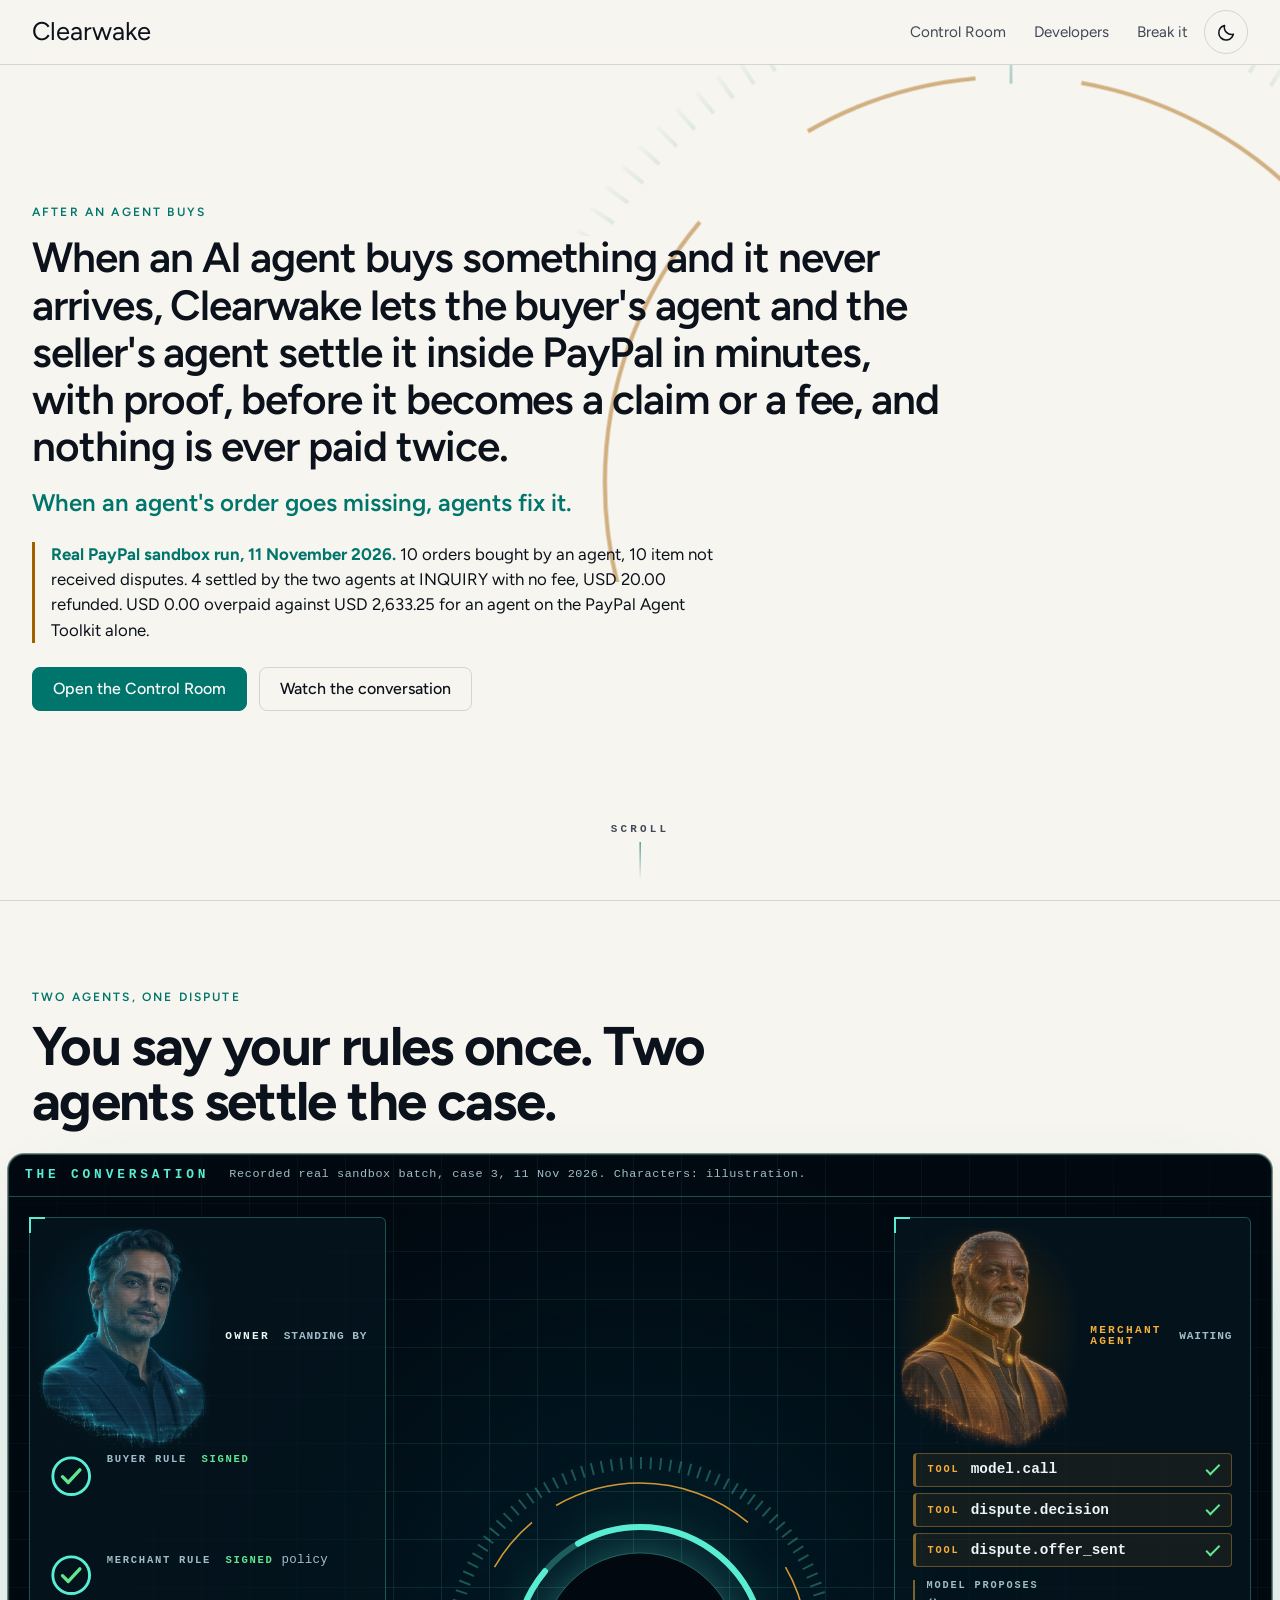
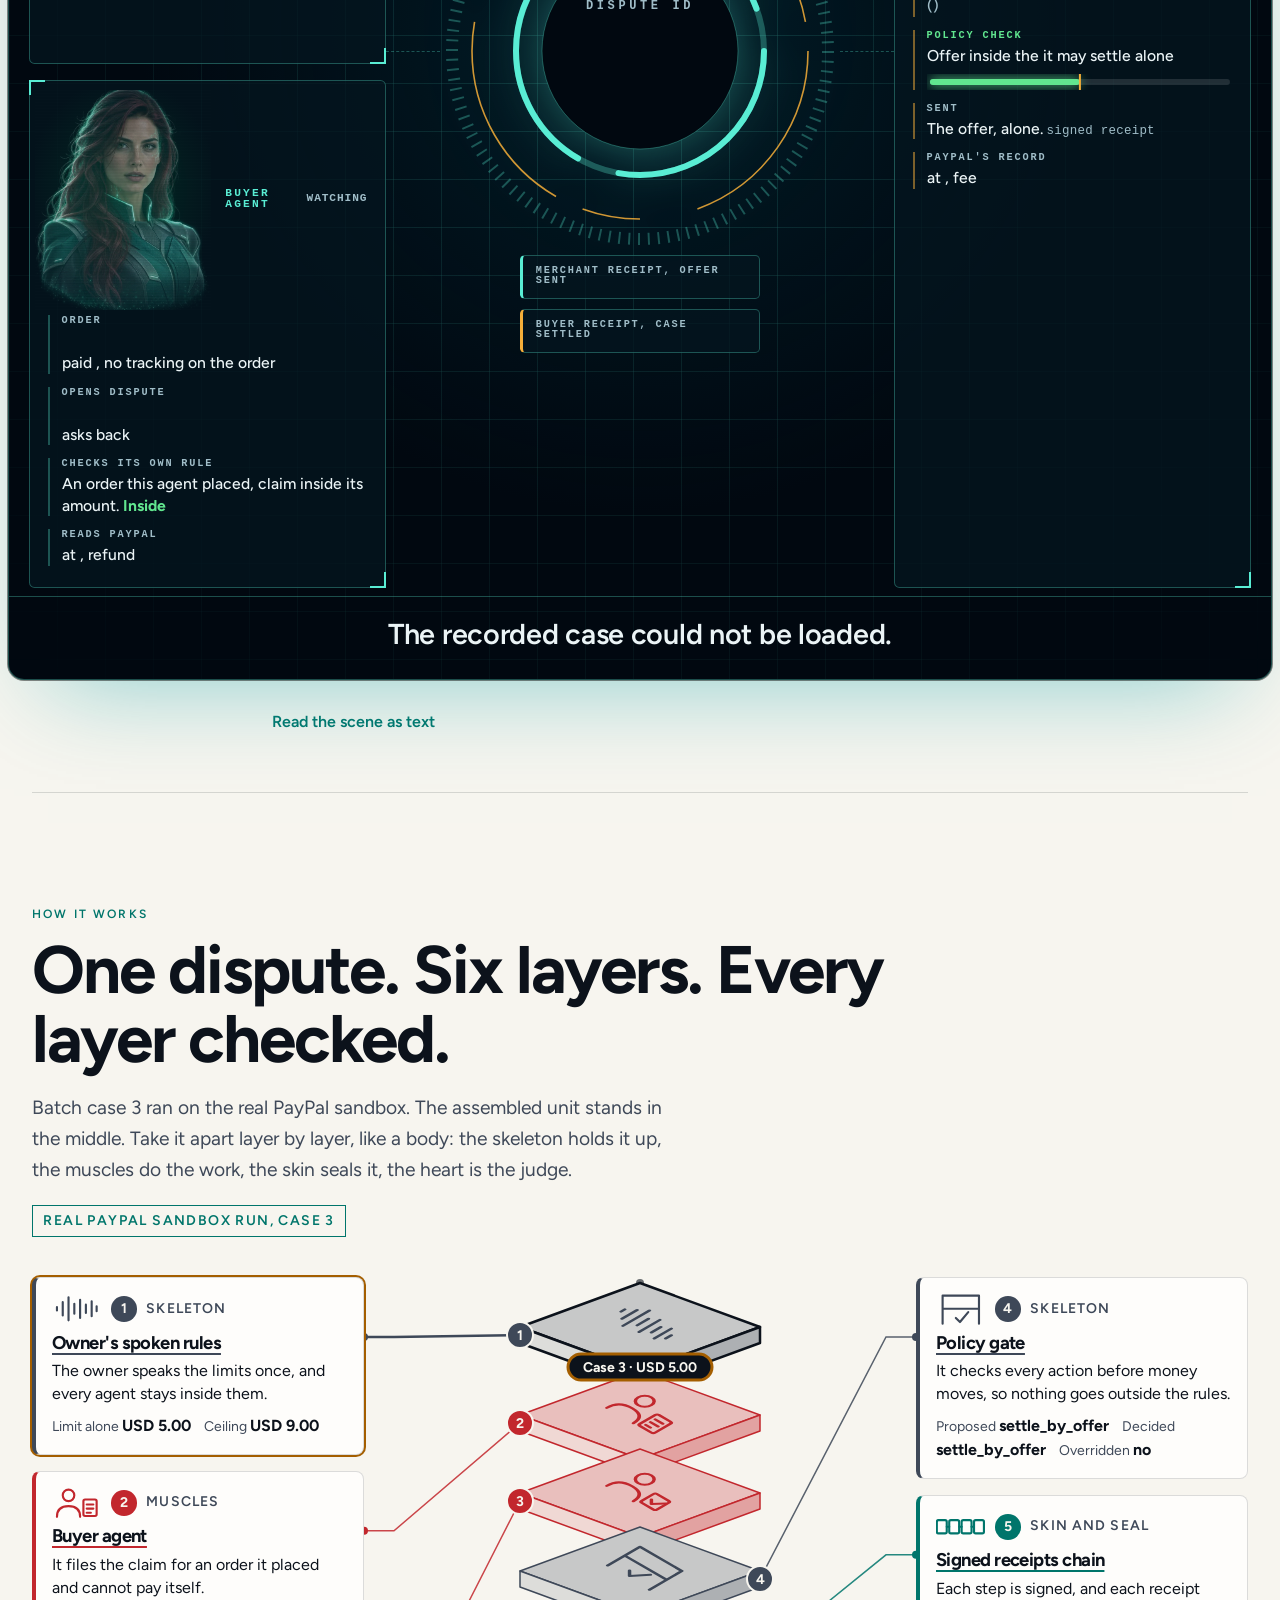
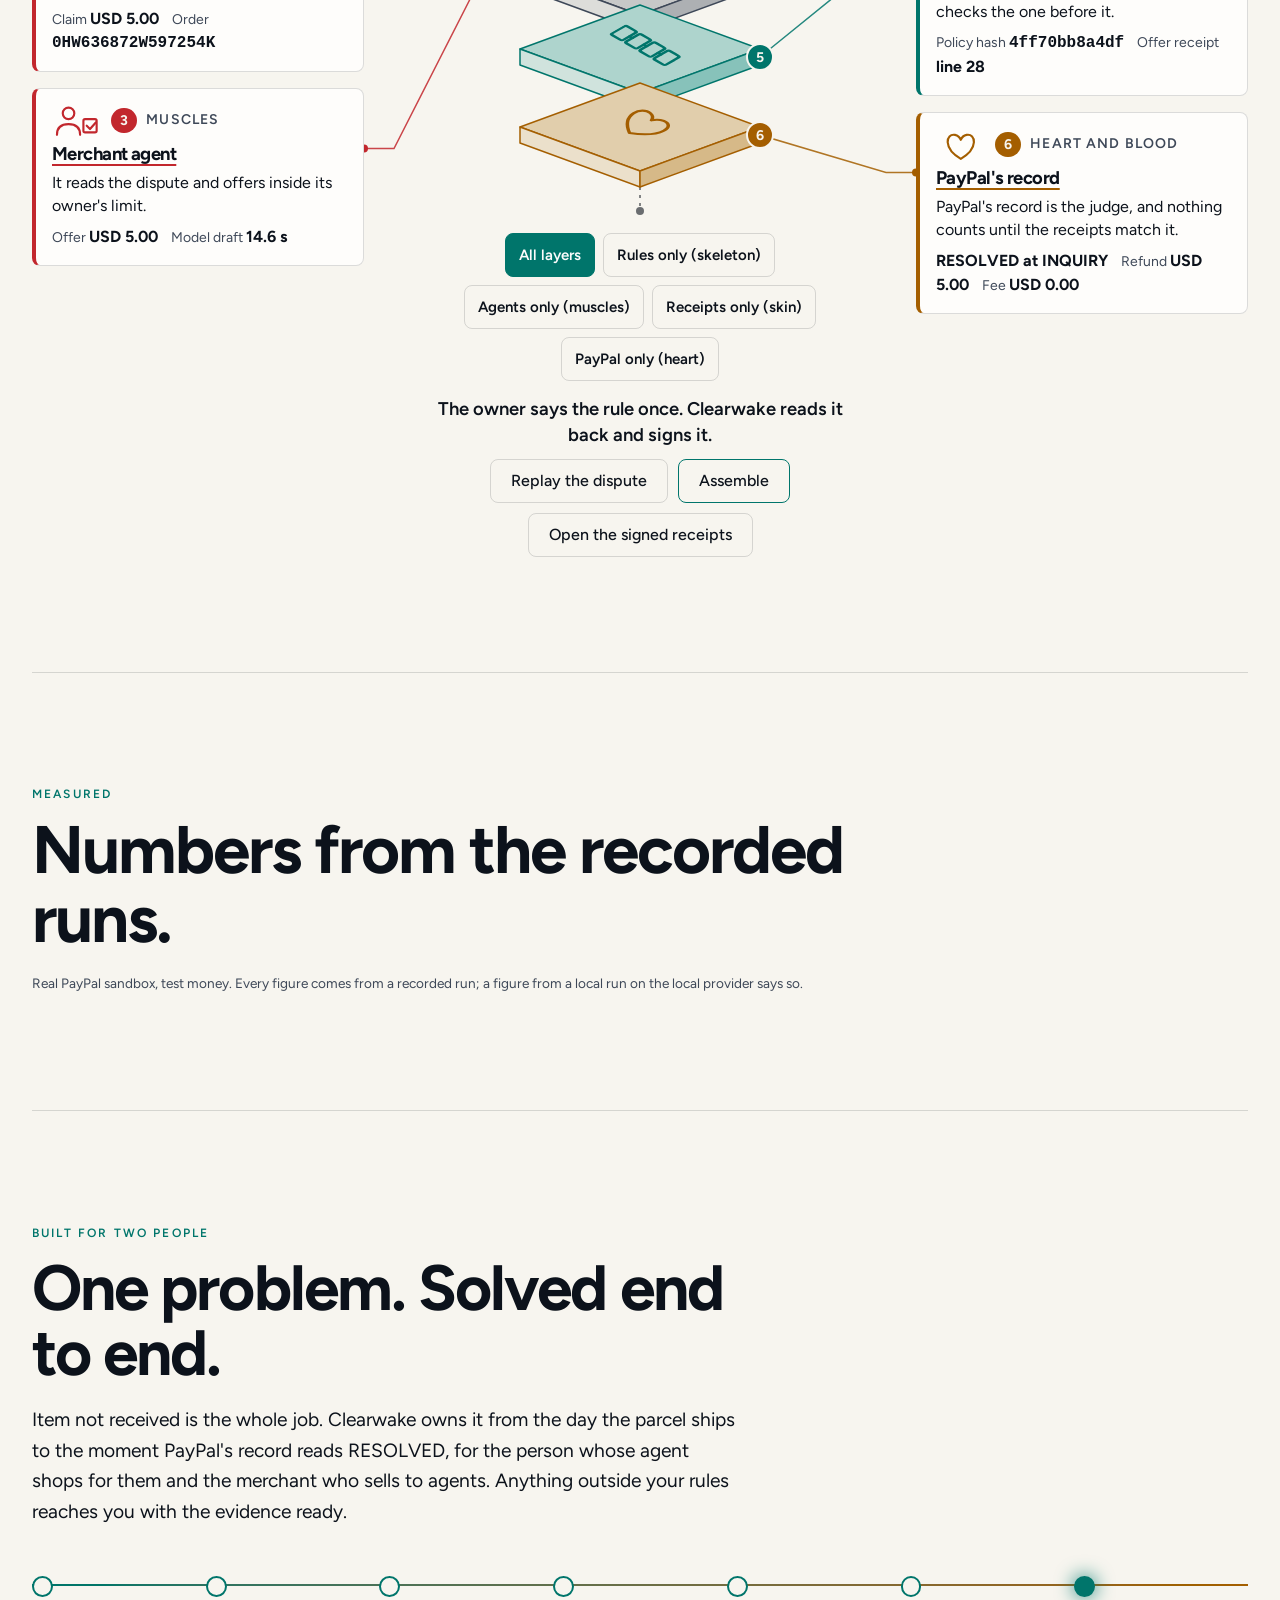
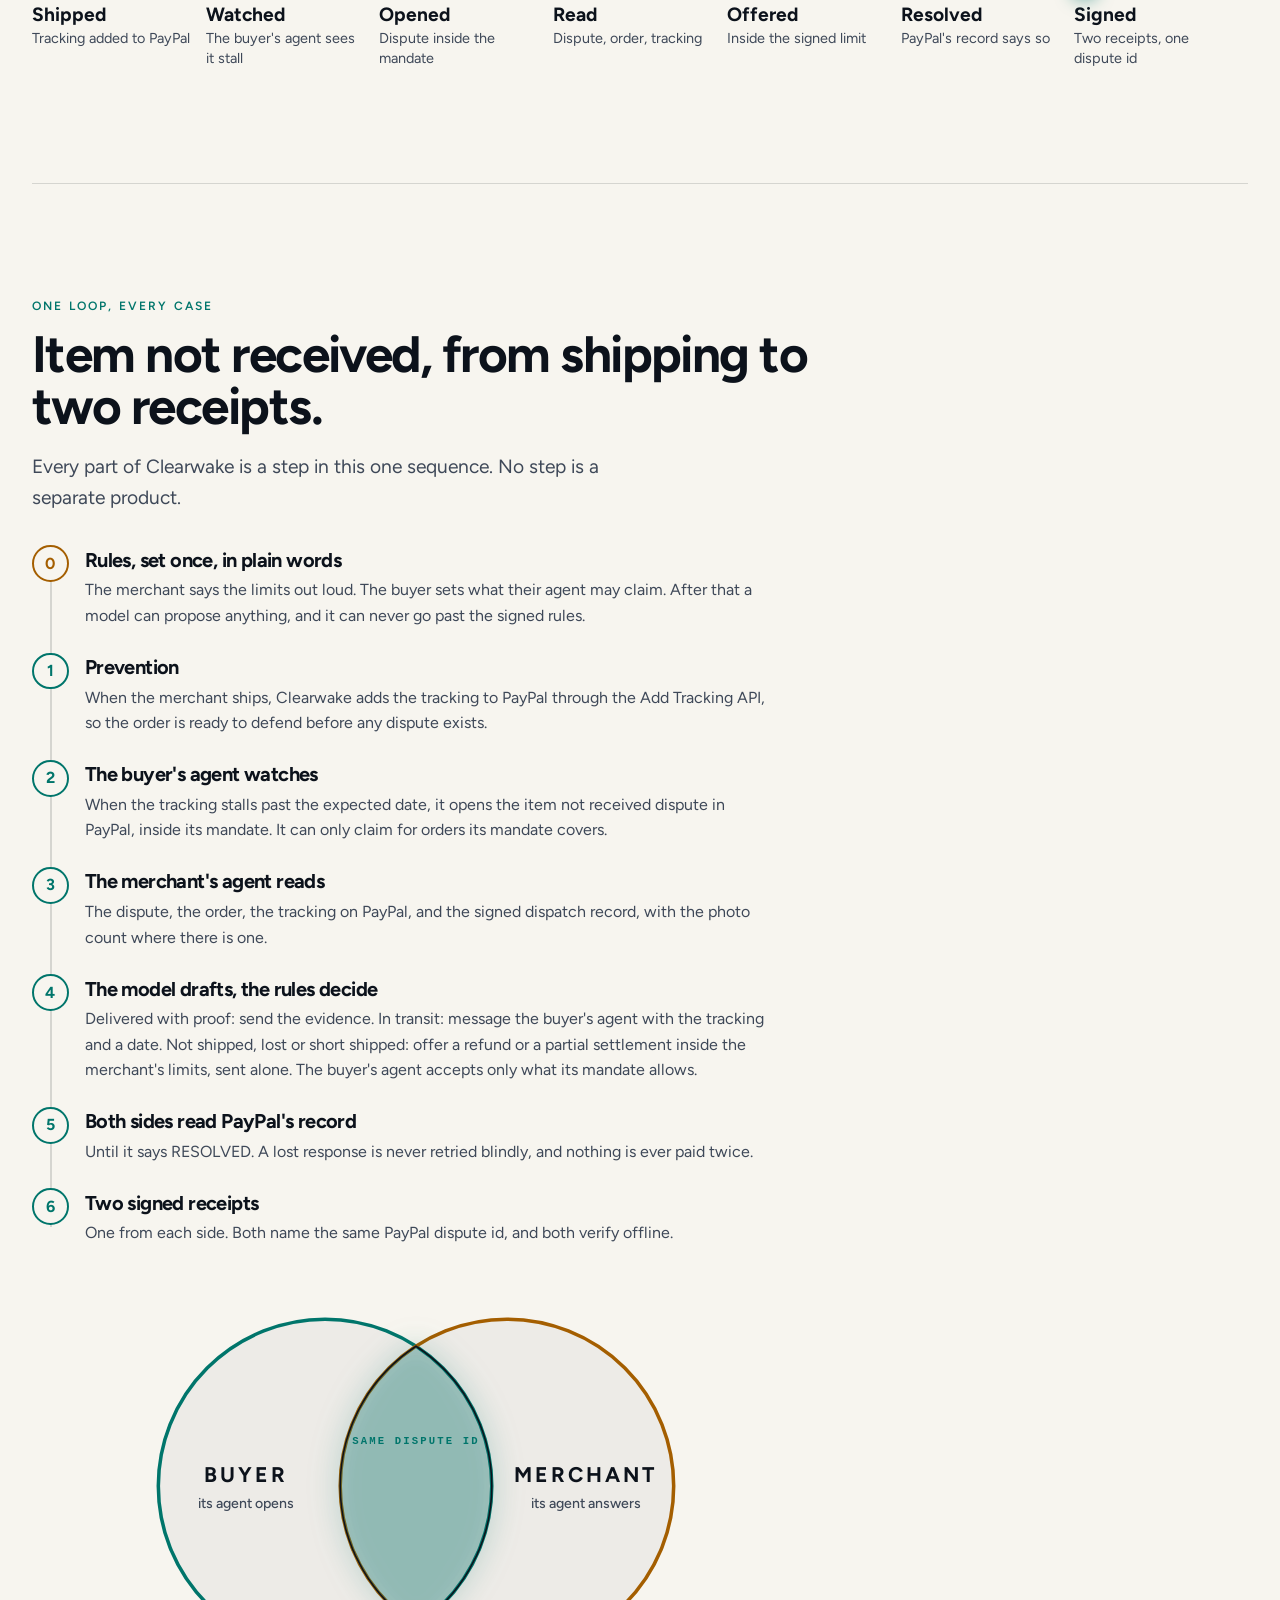
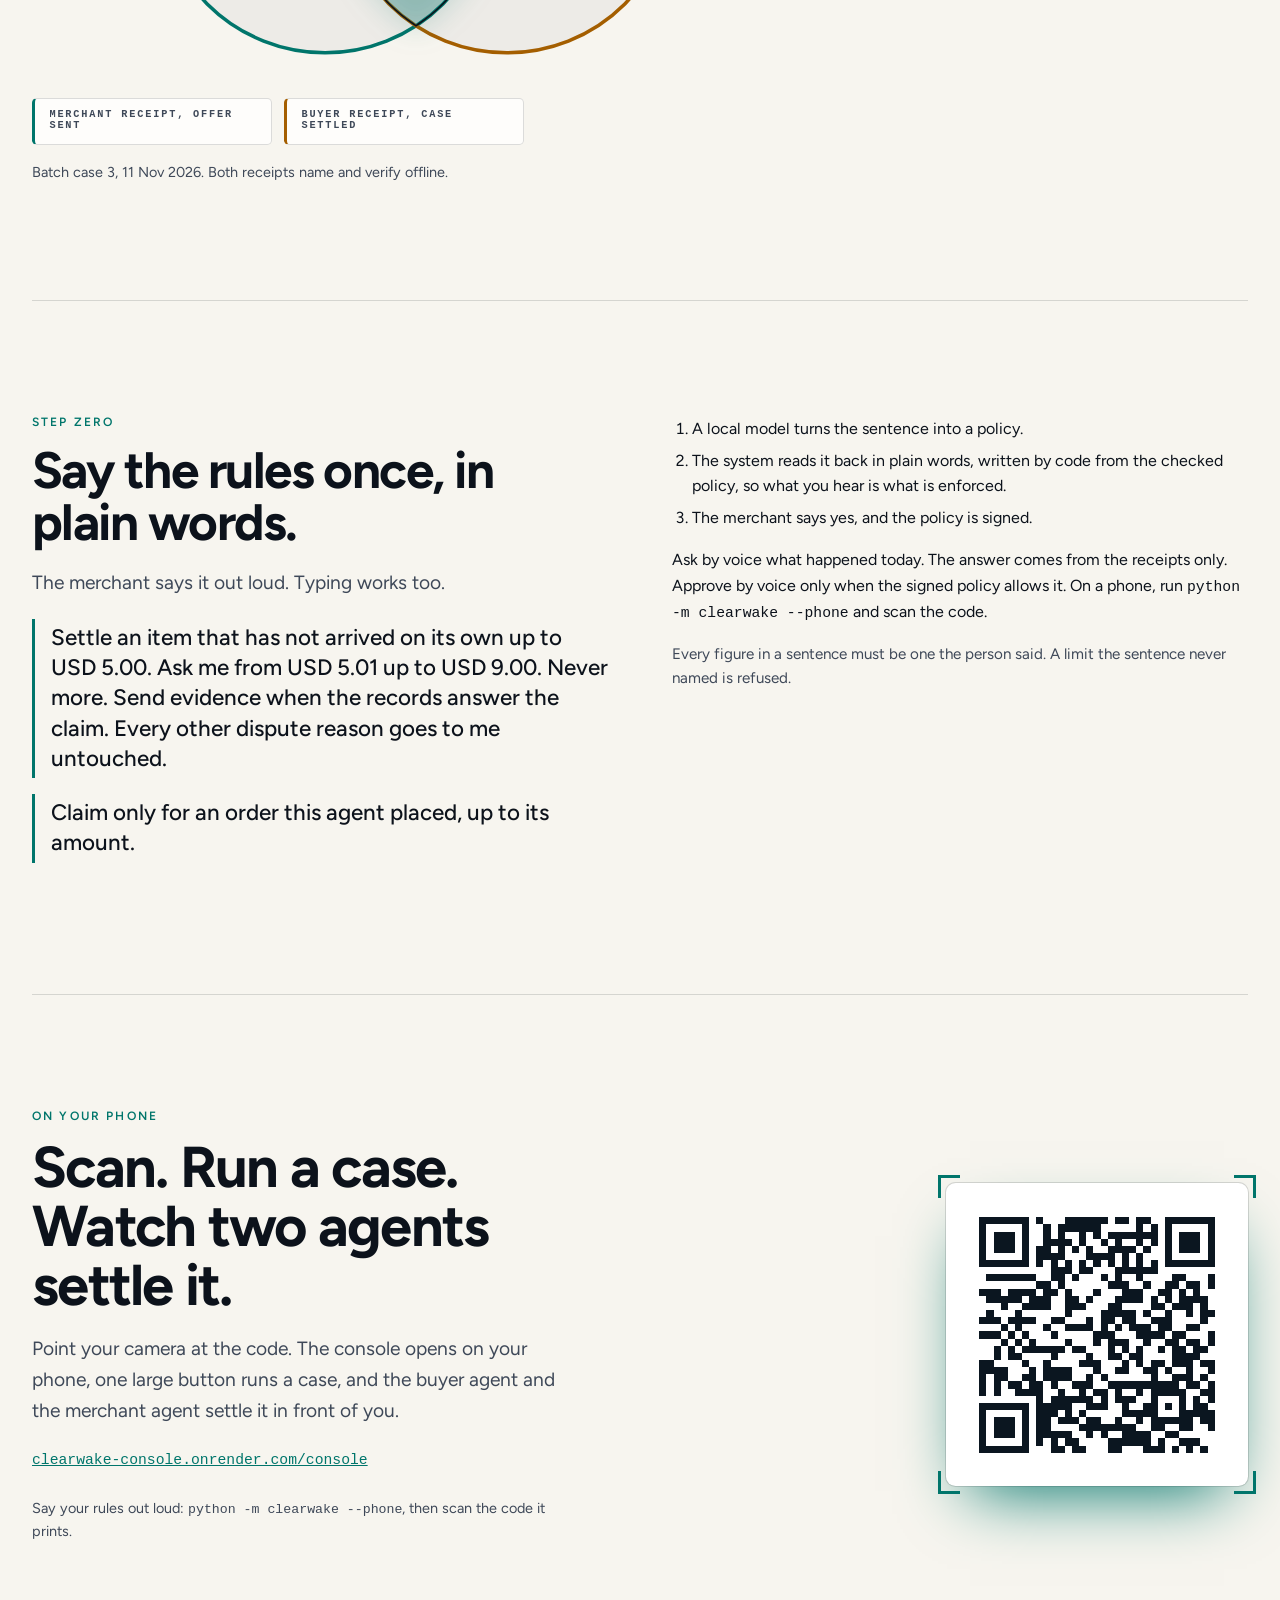
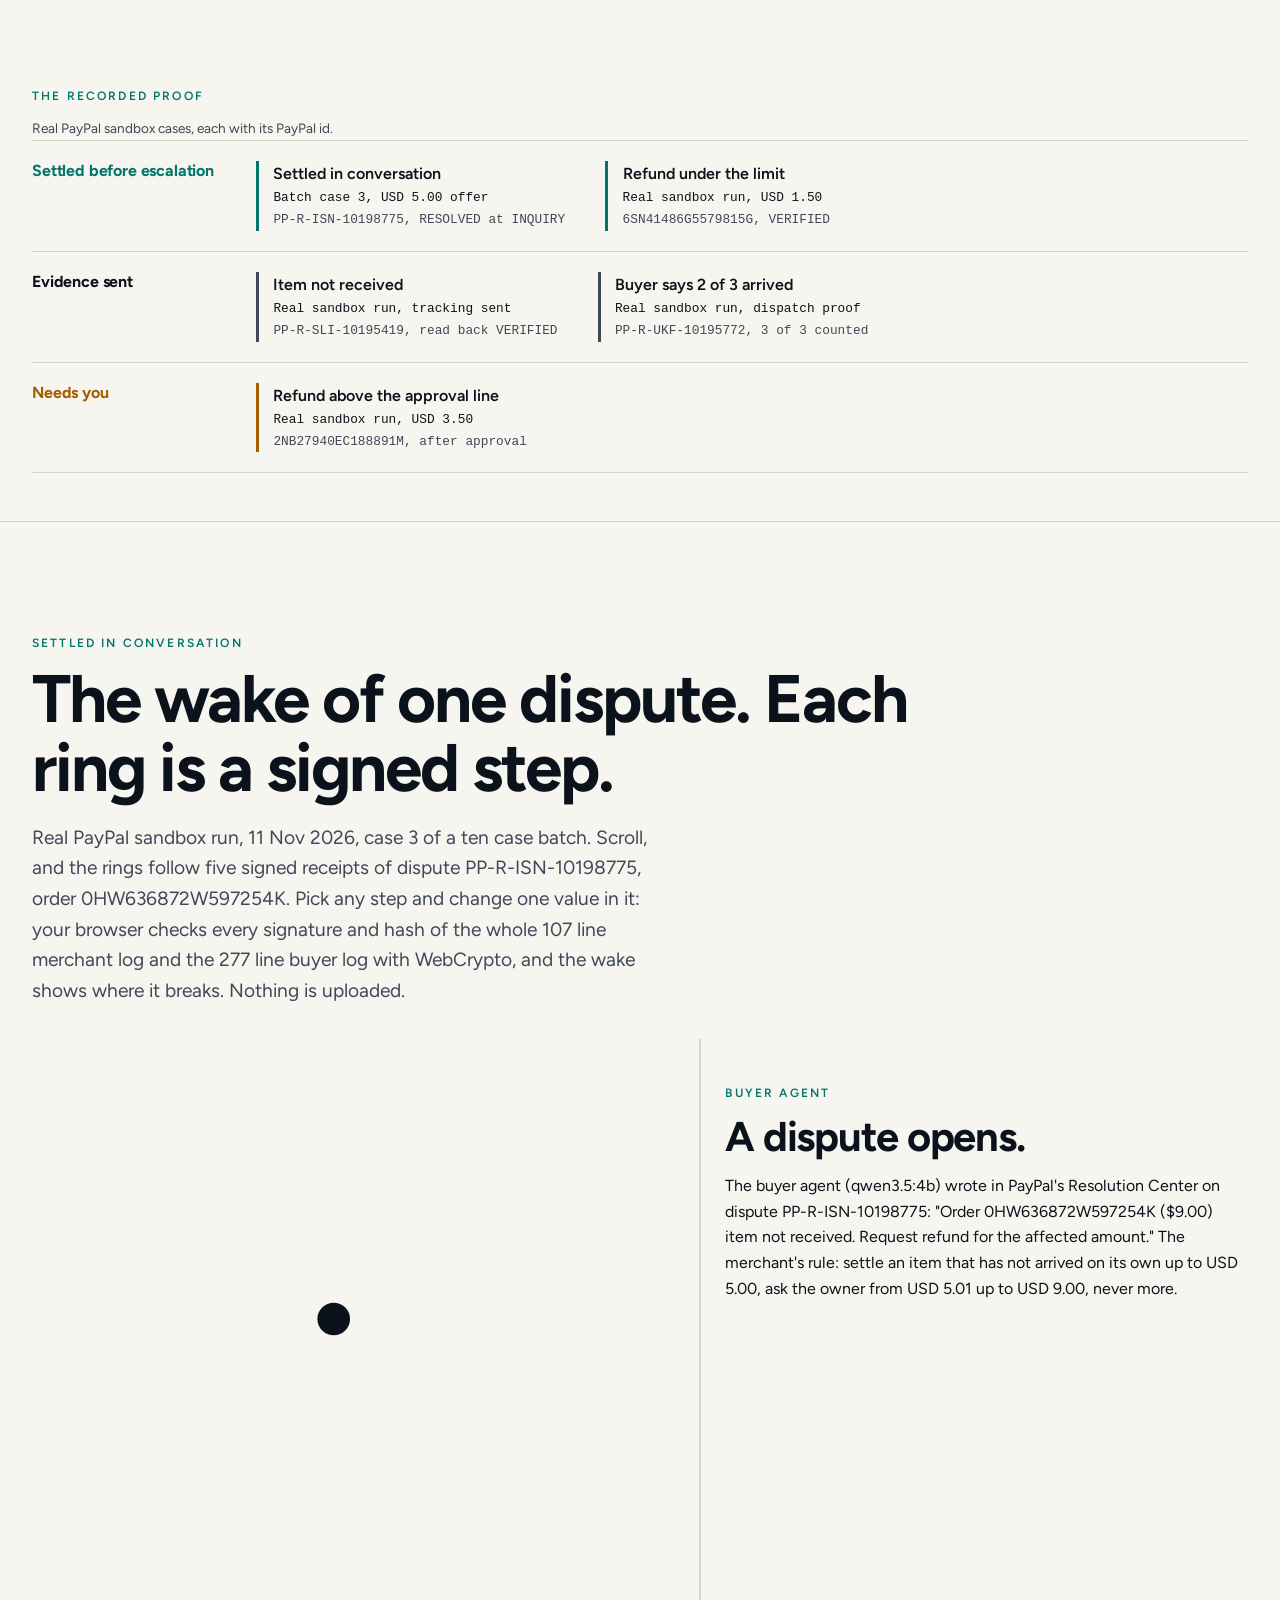
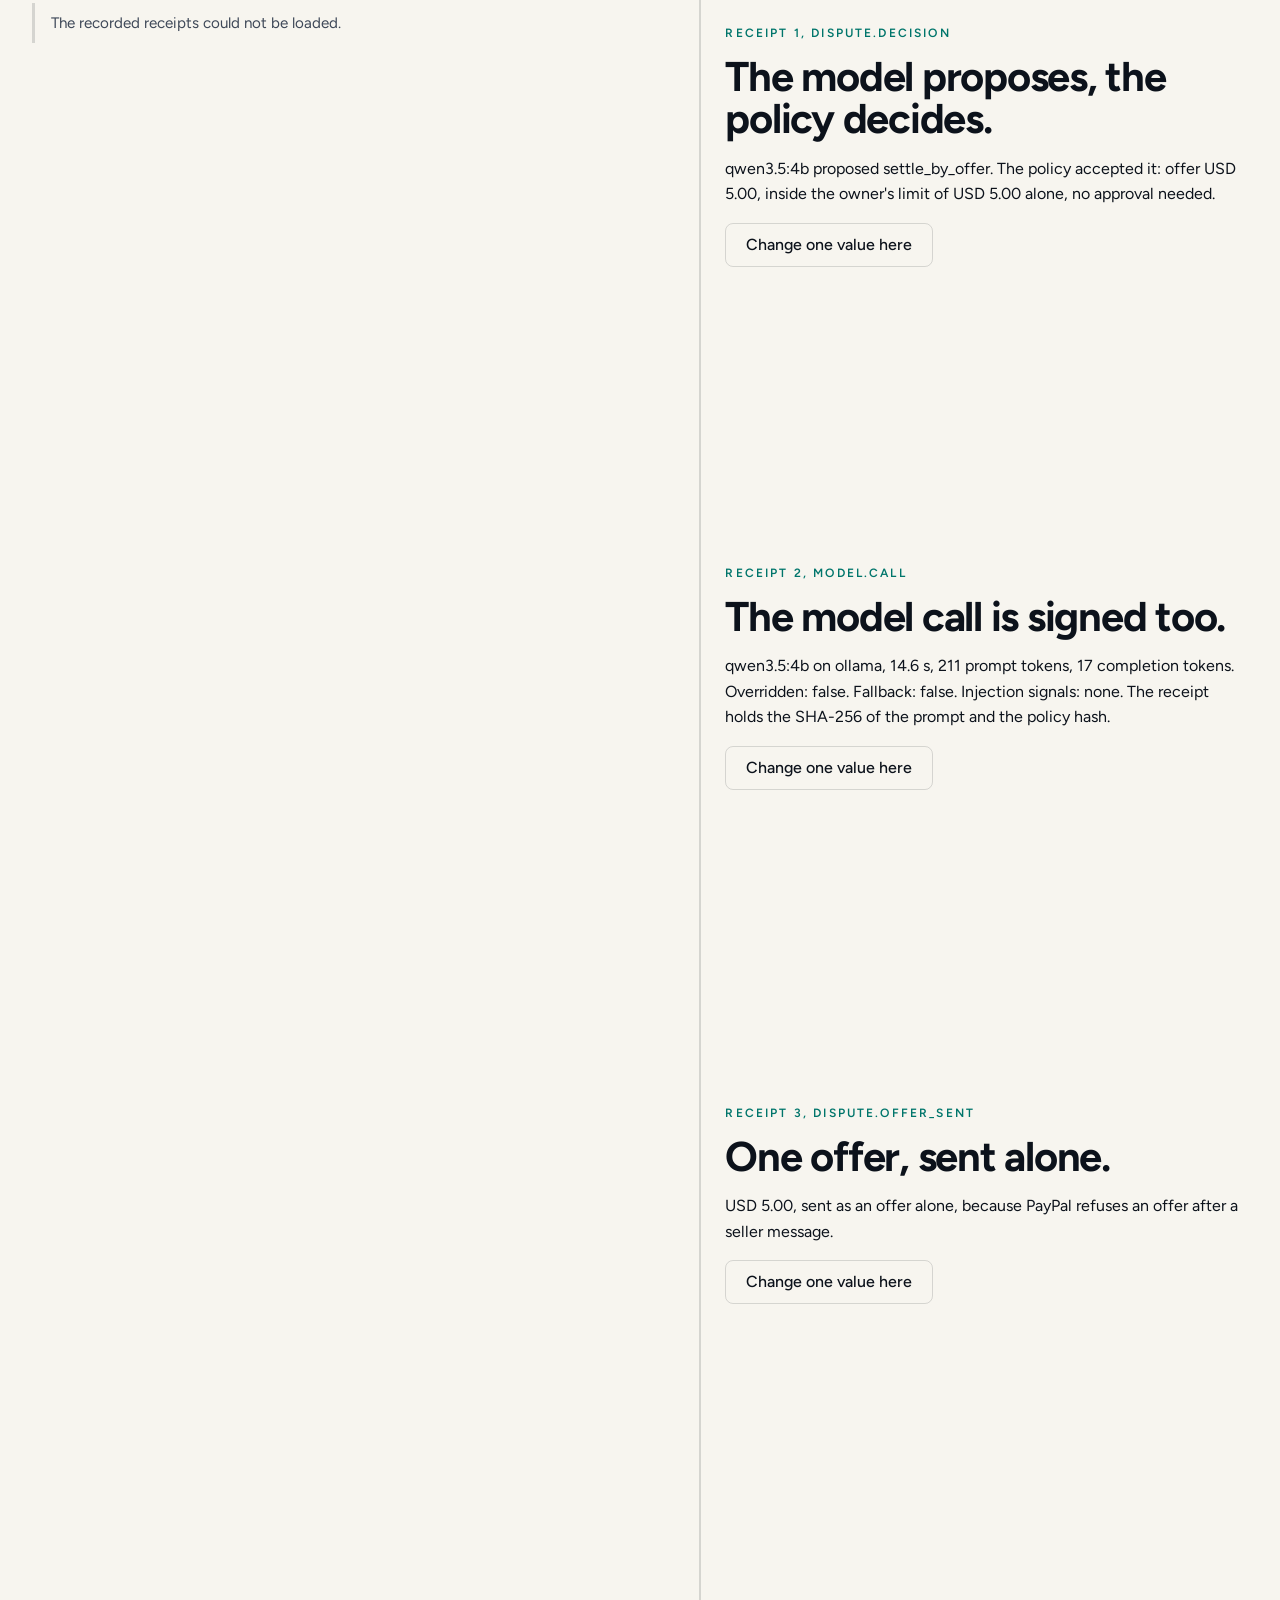
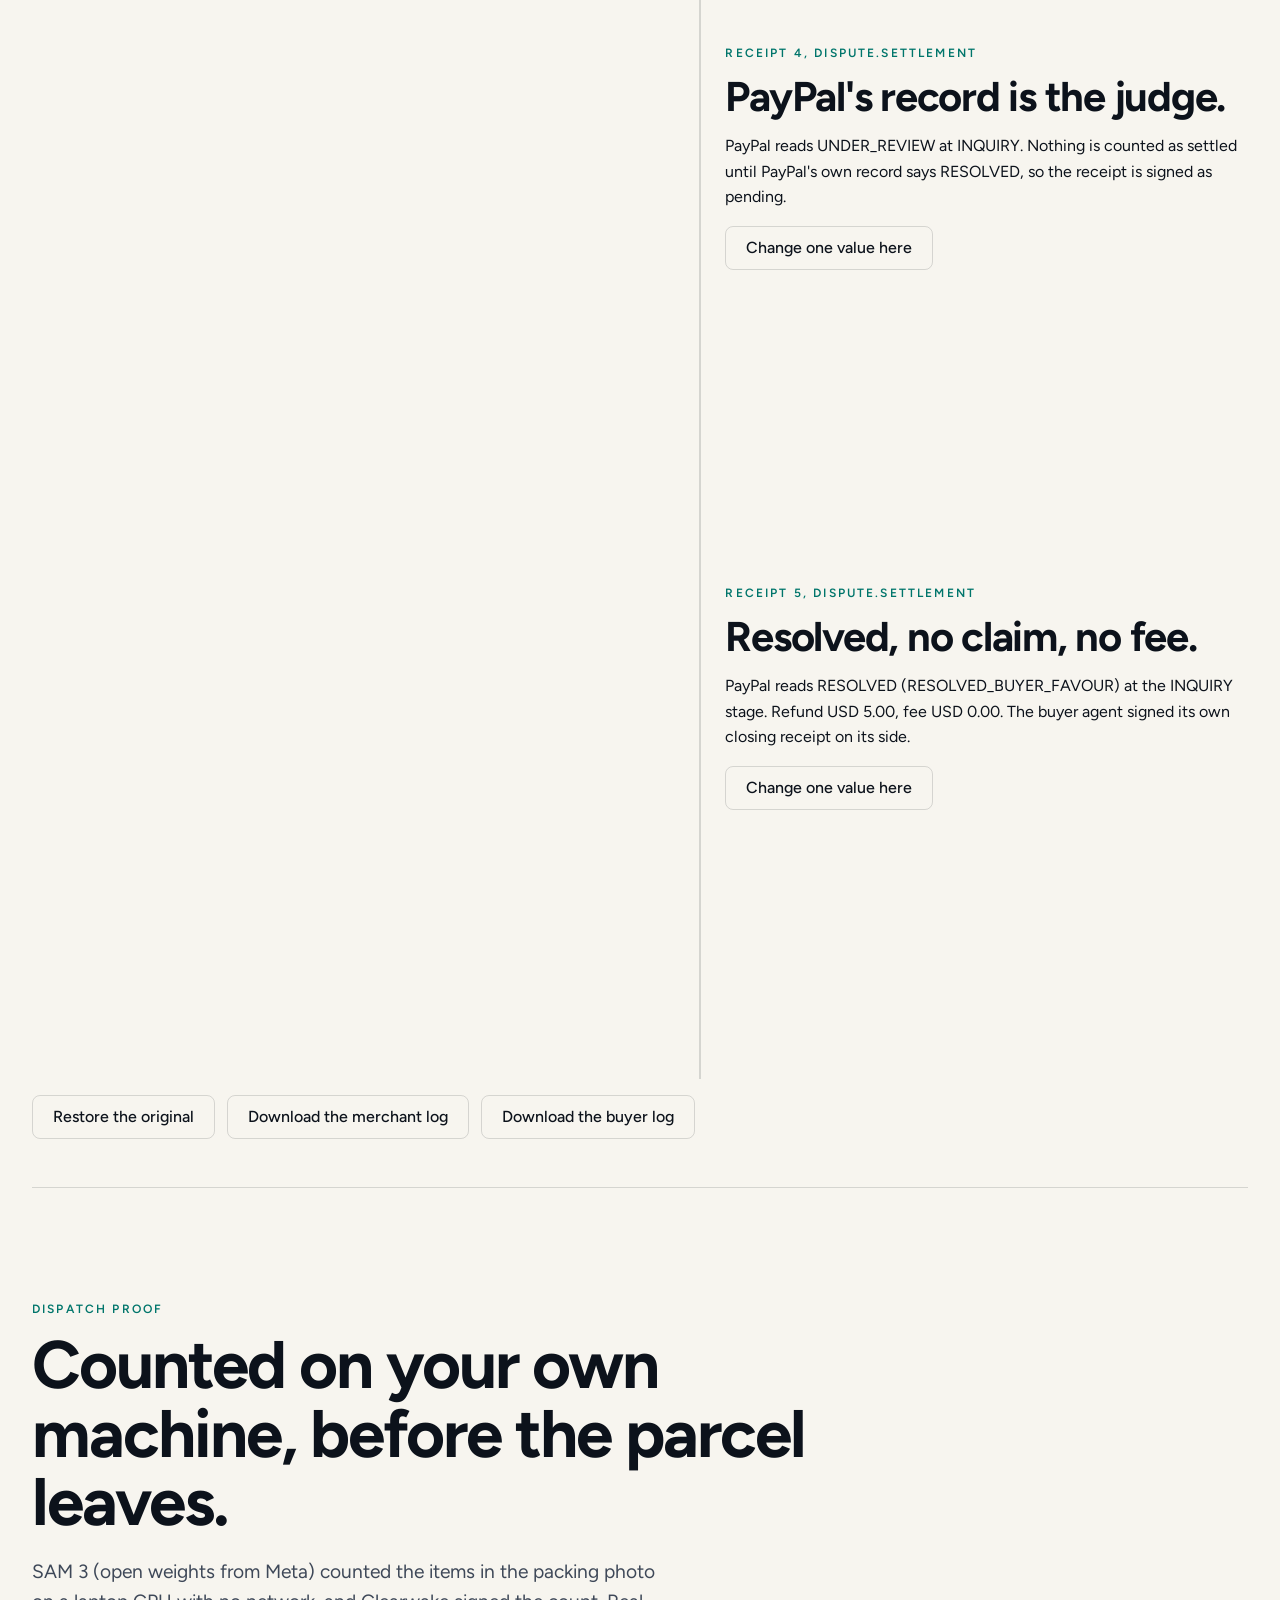
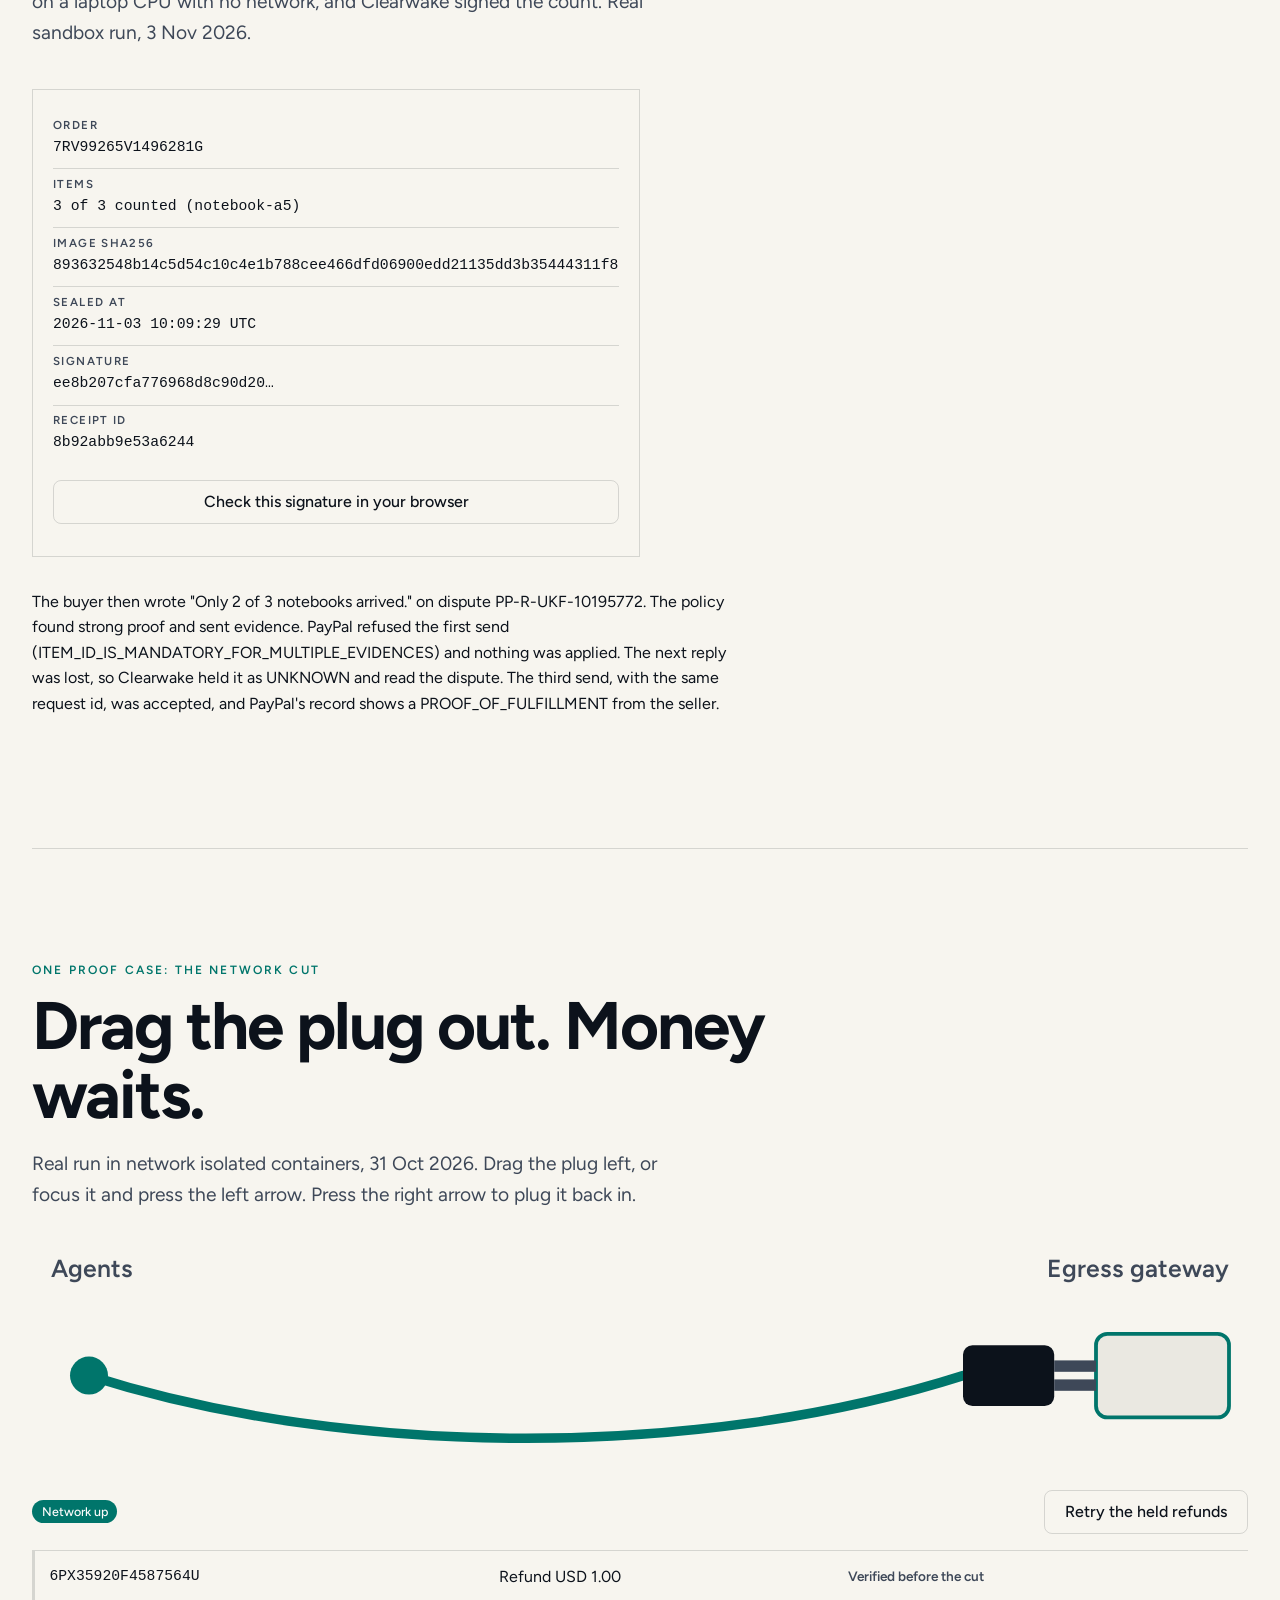
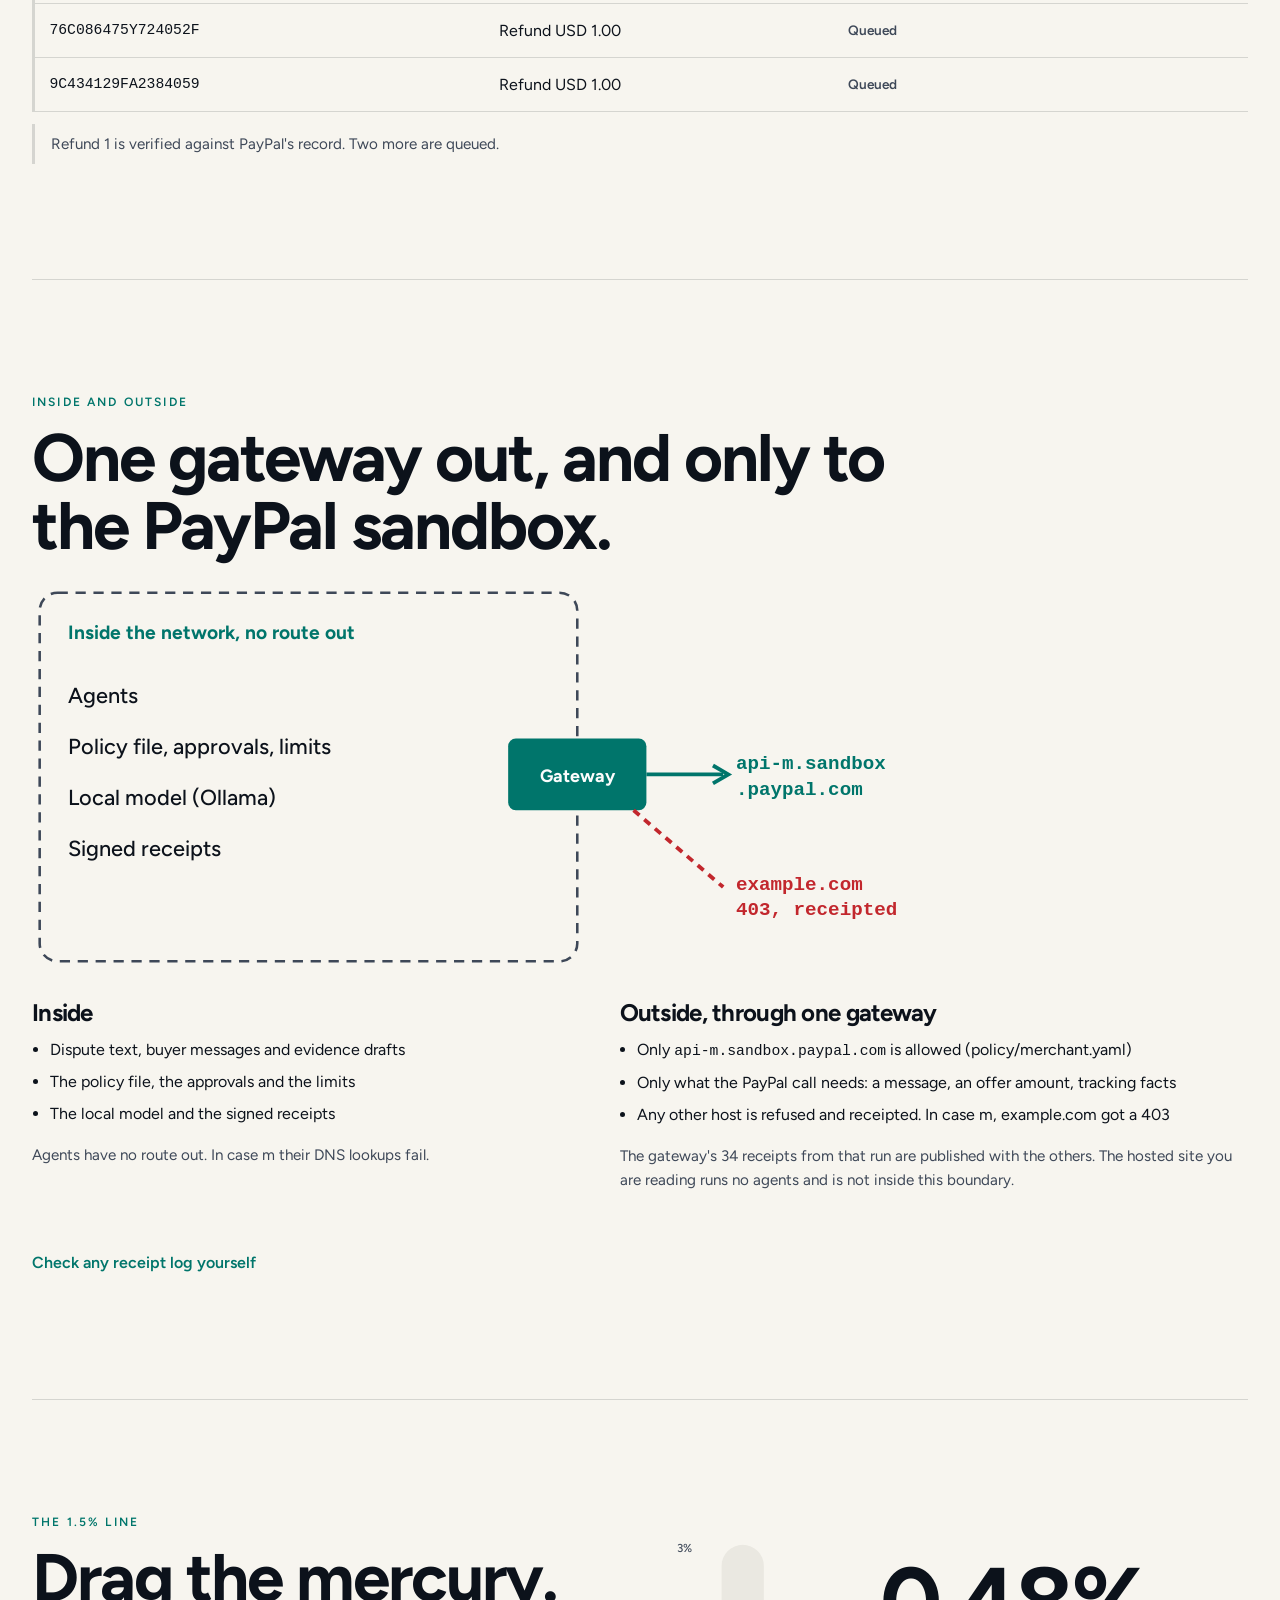
==== commit cd82f9b0: "Anatomy as an exploded view: assembled unit in the centre, six layers split left and right, layer sw" ====
--- a/site/index.html
+++ b/site/index.html
@@ -143,33 +143,97 @@
     </div>
   </section>
 
-  <section class="band wrap anat" id="anatomy" aria-labelledby="anat-h" data-step="0">
+  <section class="band wrap anat" id="anatomy" aria-labelledby="anat-h" data-step="0" data-open="0" data-view="all">
     <p class="eyebrow">How it works</p>
     <h2 id="anat-h">One dispute. Six layers. Every layer checked.</h2>
-    <p class="lede">Batch case 3 ran on the real PayPal sandbox. Follow it from the owner's spoken rule down to PayPal's record.</p>
+    <p class="lede">Batch case 3 ran on the real PayPal sandbox. The assembled unit stands in the middle. Take it apart layer by layer, like a body: the skeleton holds it up, the muscles do the work, the skin seals it, the heart is the judge.</p>
     <span class="anat-tag">Real PayPal sandbox run, case 3</span>
-    <div class="anat-grid">
-      <div class="anat-stage" role="group" aria-label="Six layers, one case, USD 5.00 paid once">
-        <div class="anat-thread" aria-hidden="true"></div>
-        <div class="anat-bead" aria-hidden="true">Case 3 &middot; USD 5.00</div>
-        <ol class="anat-sheets">
-          <li class="anat-sheet" tabindex="0"><span class="anat-n">1</span><span class="anat-name">Owner's spoken rules<span class="anat-sub">Spoken once. Read back. Signed.</span></span></li>
-          <li class="anat-sheet" tabindex="0"><span class="anat-n">2</span><span class="anat-name">Buyer agent<span class="anat-sub">Files the claim. Cannot pay itself.</span></span></li>
-          <li class="anat-sheet" tabindex="0"><span class="anat-n">3</span><span class="anat-name">Merchant agent<span class="anat-sub">Offers inside its owner's limit.</span></span></li>
-          <li class="anat-sheet" tabindex="0"><span class="anat-n">4</span><span class="anat-name">Policy gate<span class="anat-sub">Every action checked before money moves.</span></span></li>
-          <li class="anat-sheet" tabindex="0"><span class="anat-n">5</span><span class="anat-name">Signed receipts chain<span class="anat-sub">Each step signed. Each link checked.</span></span></li>
-          <li class="anat-sheet" tabindex="0"><span class="anat-n">6</span><span class="anat-name">PayPal's record<span class="anat-sub">The judge. Nothing counts until it matches.</span></span></li>
-        </ol>
-      </div>
-      <div class="anat-card">
-        <h3>What each layer did to PP-R-ISN-10198775</h3>
-        <ol class="anat-lines">
-          <li><b>1</b><span></span></li><li><b>2</b><span></span></li><li><b>3</b><span></span></li>
-          <li><b>4</b><span></span></li><li><b>5</b><span></span></li><li><b>6</b><span></span></li>
-        </ol>
+
+    <svg class="anat-defs" width="0" height="0" focusable="false" aria-hidden="true">
+      <defs>
+        <g id="slab"><path class="sf-top" d="M180 -44 L300 0 L180 44 L60 0Z"/><path class="sf-l" d="M60 0 L180 44 L180 60 L60 16Z"/><path class="sf-r" d="M180 44 L300 0 L300 16 L180 60Z"/></g>
+        <symbol id="g1" viewBox="0 0 60 40"><path class="gl" d="M6 18v4M13 12v16M20 6v28M27 14v12M34 9v22M41 15v10M48 11v18M54 17v6"/></symbol>
+        <symbol id="g2" viewBox="0 0 60 40"><circle class="gl" cx="20" cy="11" r="7"/><path class="gl" d="M6 37q0-13 14-13t14 13"/><rect class="gl" x="38" y="16" width="16" height="20" rx="2"/><path class="gl" d="M42 22h8M42 27h8M42 32h5"/></symbol>
+        <symbol id="g3" viewBox="0 0 60 40"><circle class="gl" cx="20" cy="11" r="7"/><path class="gl" d="M6 37q0-13 14-13t14 13"/><rect class="gl" x="38" y="18" width="16" height="16" rx="2"/><path class="gl" d="M42 26l4 4 7-8"/></symbol>
+        <symbol id="g4" viewBox="0 0 60 40"><path class="gl" d="M8 38V4M52 38V4M8 4H52M8 20H52"/><path class="gl" d="M24 31l5 5 10-12"/></symbol>
+        <symbol id="g5" viewBox="0 0 60 40"><rect class="gl" x="1" y="12" width="12" height="16" rx="2"/><rect class="gl" x="16" y="12" width="12" height="16" rx="2"/><rect class="gl" x="31" y="12" width="12" height="16" rx="2"/><rect class="gl" x="46" y="12" width="12" height="16" rx="2"/><path class="gl" d="M13 20h3M28 20h3M43 20h3"/></symbol>
+        <symbol id="g6" viewBox="0 0 60 40"><path class="gl" d="M30 37C8 24 12 6 23 8c5 1 7 6 7 6s2-5 7-6c11-2 15 16-7 29Z"/></symbol>
+      </defs>
+    </svg>
+
+    <div class="anat-board">
+      <div class="anat-col anat-left" role="list" aria-label="Layers 1 to 3">
+        <article class="anat-part k-skel" id="part-1" data-layer="1" role="listitem">
+          <header><svg class="anat-ico" viewBox="0 0 60 40" aria-hidden="true"><use href="#g1"/></svg><span class="anat-num">1</span><span class="anat-meta">Skeleton</span></header>
+          <h3><button type="button" class="anat-pick" data-layer="1">Owner's spoken rules</button></h3>
+          <p class="anat-one">The owner speaks the limits once, and every agent stays inside them.</p>
+          <p class="anat-val"><span>Limit alone</span> <b data-v="limit">USD 5.00</b> <span>Ceiling</span> <b data-v="ceiling">USD 9.00</b></p>
+          <p class="anat-more">Skeleton: what holds everything up. The agents act only inside what the owner said.</p>
+        </article>
+        <article class="anat-part k-musc" id="part-2" data-layer="2" role="listitem">
+          <header><svg class="anat-ico" viewBox="0 0 60 40" aria-hidden="true"><use href="#g2"/></svg><span class="anat-num">2</span><span class="anat-meta">Muscles</span></header>
+          <h3><button type="button" class="anat-pick" data-layer="2">Buyer agent</button></h3>
+          <p class="anat-one">It files the claim for an order it placed and cannot pay itself.</p>
+          <p class="anat-val"><span>Claim</span> <b data-v="ask">USD 5.00</b> <span>Order</span> <b class="anat-id" data-v="order">0HW636872W597254K</b></p>
+          <p class="anat-more">Muscles: the buyer agent does the work. No agent moves money on its own word.</p>
+        </article>
+        <article class="anat-part k-musc" id="part-3" data-layer="3" role="listitem">
+          <header><svg class="anat-ico" viewBox="0 0 60 40" aria-hidden="true"><use href="#g3"/></svg><span class="anat-num">3</span><span class="anat-meta">Muscles</span></header>
+          <h3><button type="button" class="anat-pick" data-layer="3">Merchant agent</button></h3>
+          <p class="anat-one">It reads the dispute and offers inside its owner's limit.</p>
+          <p class="anat-val"><span>Offer</span> <b data-v="offer">USD 5.00</b> <span>Model draft</span> <b data-v="draft">14.6 s</b></p>
+          <p class="anat-more">Muscles: the merchant agent does the work, with proof, inside its owner's limits.</p>
+        </article>
+      </div>
+
+      <div class="anat-center">
+        <svg class="anat-fig" viewBox="0 0 360 540" role="group" aria-label="The assembled Clearwake unit: six stacked layers, one case, USD 5.00 paid once">
+          <line class="anat-thread" x1="180" y1="6" x2="180" y2="534"/>
+          <circle class="anat-pin" cx="180" cy="6" r="4"/><circle class="anat-pin" cx="180" cy="534" r="4"/>
+          <g class="slab s1 k-skel" data-layer="1" tabindex="0" role="button" aria-label="Layer 1, Owner's spoken rules, skeleton"><g transform="translate(0 60)"><use href="#slab"/><g class="glyph"><use href="#g1" x="-30" y="-26" width="60" height="40" transform="translate(180 0) matrix(.95 .55 -.95 .55 0 0)"/></g><g class="anc" data-anc="1"><circle cx="60" cy="8" r="13"/><text x="60" y="8">1</text></g></g></g>
+          <g class="slab s2 k-musc" data-layer="2" tabindex="0" role="button" aria-label="Layer 2, Buyer agent, muscles"><g transform="translate(0 138)"><use href="#slab"/><g class="glyph"><use href="#g2" x="-30" y="-26" width="60" height="40" transform="translate(180 0) matrix(.95 .55 -.95 .55 0 0)"/></g><g class="anc" data-anc="2"><circle cx="60" cy="8" r="13"/><text x="60" y="8">2</text></g></g></g>
+          <g class="slab s3 k-musc" data-layer="3" tabindex="0" role="button" aria-label="Layer 3, Merchant agent, muscles"><g transform="translate(0 216)"><use href="#slab"/><g class="glyph"><use href="#g3" x="-30" y="-26" width="60" height="40" transform="translate(180 0) matrix(.95 .55 -.95 .55 0 0)"/></g><g class="anc" data-anc="3"><circle cx="60" cy="8" r="13"/><text x="60" y="8">3</text></g></g></g>
+          <g class="slab s4 k-skel" data-layer="4" tabindex="0" role="button" aria-label="Layer 4, Policy gate, skeleton"><g transform="translate(0 294)"><use href="#slab"/><g class="glyph"><use href="#g4" x="-30" y="-26" width="60" height="40" transform="translate(180 0) matrix(.95 .55 -.95 .55 0 0)"/></g><g class="anc" data-anc="4"><circle cx="300" cy="8" r="13"/><text x="300" y="8">4</text></g></g></g>
+          <g class="slab s5 k-skin" data-layer="5" tabindex="0" role="button" aria-label="Layer 5, Signed receipts chain, skin and seal"><g transform="translate(0 372)"><use href="#slab"/><g class="glyph"><use href="#g5" x="-30" y="-26" width="60" height="40" transform="translate(180 0) matrix(.95 .55 -.95 .55 0 0)"/></g><g class="anc" data-anc="5"><circle cx="300" cy="8" r="13"/><text x="300" y="8">5</text></g></g></g>
+          <g class="slab s6 k-heart" data-layer="6" tabindex="0" role="button" aria-label="Layer 6, PayPal's record, heart and blood"><g transform="translate(0 450)"><use href="#slab"/><g class="glyph"><use href="#g6" x="-30" y="-26" width="60" height="40" transform="translate(180 0) matrix(.95 .55 -.95 .55 0 0)"/></g><g class="anc" data-anc="6"><circle cx="300" cy="8" r="13"/><text x="300" y="8">6</text></g></g></g>
+          <g class="anat-bead st0"><rect x="108" y="-13" width="144" height="26" rx="13"/><text x="180" y="0">Case 3 &middot; USD 5.00</text></g>
+        </svg>
+
+        <div class="anat-switch" role="group" aria-label="Layer switch">
+          <button type="button" class="anat-view" data-view="all" aria-pressed="true">All layers</button>
+          <button type="button" class="anat-view" data-view="rules" aria-pressed="false">Rules only (skeleton)</button>
+          <button type="button" class="anat-view" data-view="agents" aria-pressed="false">Agents only (muscles)</button>
+          <button type="button" class="anat-view" data-view="receipts" aria-pressed="false">Receipts only (skin)</button>
+          <button type="button" class="anat-view" data-view="paypal" aria-pressed="false">PayPal only (heart)</button>
+        </div>
         <p class="anat-cap" aria-live="polite"></p>
-        <div class="anat-ctl"><button class="btn anat-replay" type="button">Replay</button><a class="btn" href="receipts/manifest.json">Open the signed receipts</a></div>
-      </div>
+        <div class="anat-ctl"><button class="btn anat-replay" type="button">Replay the dispute</button><button class="btn anat-open" type="button" aria-pressed="false">Explode</button><a class="btn" href="receipts/manifest.json">Open the signed receipts</a></div>
+      </div>
+
+      <div class="anat-col anat-right" role="list" aria-label="Layers 4 to 6">
+        <article class="anat-part k-skel" id="part-4" data-layer="4" role="listitem">
+          <header><svg class="anat-ico" viewBox="0 0 60 40" aria-hidden="true"><use href="#g4"/></svg><span class="anat-num">4</span><span class="anat-meta">Skeleton</span></header>
+          <h3><button type="button" class="anat-pick" data-layer="4">Policy gate</button></h3>
+          <p class="anat-one">It checks every action before money moves, so nothing goes outside the rules.</p>
+          <p class="anat-val"><span>Proposed</span> <b data-v="proposed">settle_by_offer</b> <span>Decided</span> <b data-v="decided">settle_by_offer</b> <span>Overridden</span> <b data-v="overridden">no</b></p>
+          <p class="anat-more">Skeleton: nothing moves outside it. A wrong action stops here, before money moves.</p>
+        </article>
+        <article class="anat-part k-skin" id="part-5" data-layer="5" role="listitem">
+          <header><svg class="anat-ico" viewBox="0 0 60 40" aria-hidden="true"><use href="#g5"/></svg><span class="anat-num">5</span><span class="anat-meta">Skin and seal</span></header>
+          <h3><button type="button" class="anat-pick" data-layer="5">Signed receipts chain</button></h3>
+          <p class="anat-one">Each step is signed, and each receipt checks the one before it.</p>
+          <p class="anat-val"><span>Policy hash</span> <b class="anat-id" data-v="hash">4ff70bb8a4df</b> <span>Offer receipt</span> <b data-v="line">line 28</b></p>
+          <p class="anat-more">Skin and seal: a chain of signed receipts anyone can verify offline against one dispute id.</p>
+        </article>
+        <article class="anat-part k-heart" id="part-6" data-layer="6" role="listitem">
+          <header><svg class="anat-ico" viewBox="0 0 60 40" aria-hidden="true"><use href="#g6"/></svg><span class="anat-num">6</span><span class="anat-meta">Heart and blood</span></header>
+          <h3><button type="button" class="anat-pick" data-layer="6">PayPal's record</button></h3>
+          <p class="anat-one">PayPal's record is the judge, and nothing counts until the receipts match it.</p>
+          <p class="anat-val"><b data-v="status">RESOLVED at INQUIRY</b> <span>Refund</span> <b data-v="refund">USD 5.00</b> <span>Fee</span> <b data-v="fee">USD 0.00</b></p>
+          <p class="anat-more">Heart and blood: PayPal's record is the judge, and the money is what is counted.</p>
+        </article>
+      </div>
+      <svg class="anat-leaders" aria-hidden="true" focusable="false"></svg>
     </div>
   </section>
 
--- a/site/anatomy.css
+++ b/site/anatomy.css
@@ -1,37 +1,96 @@
-/* Anatomy of one dispute: six sheets, one thread, one bead. Classes only (no inline styles). */
-.anat{--sheet-h:4.2rem;--gap:6.1rem}
+/* Anatomy of one dispute: an exploded view. One assembled unit in the middle, six layers split to the left and right with leader lines. Classes only (no inline styles). */
+.anat{--c:var(--mist)}
 .anat h2{max-width:22ch}
-.anat-grid{display:grid;grid-template-columns:minmax(0,1.15fr) minmax(0,.85fr);gap:clamp(1.5rem,4vw,3.5rem);align-items:start;margin-top:2rem}
-.anat-tag{display:inline-block;font:600 .8rem/1.2 var(--font-sans);letter-spacing:.1em;text-transform:uppercase;color:var(--teal);border:1px solid var(--teal);padding:.35rem .6rem;margin-bottom:1.25rem}
-.anat-stage{position:relative;height:calc(var(--gap) * 6 + 2rem);perspective:1300px;perspective-origin:50% 30%}
-.anat-thread{position:absolute;left:50%;top:0;bottom:0;width:2px;background:var(--amber);opacity:.9;transform:translateX(-1px)}
-.anat-bead{position:absolute;left:50%;top:0;z-index:5;transform:translate(-50%,0);background:var(--amber);color:#0b1214;font:700 .78rem/1 var(--font-sans);padding:.4rem .65rem;border-radius:2rem;white-space:nowrap;transition:top .9s cubic-bezier(.65,0,.35,1)}
-.anat[data-step="1"] .anat-bead{top:.6rem}.anat[data-step="2"] .anat-bead{top:calc(var(--gap) + .6rem)}.anat[data-step="3"] .anat-bead{top:calc(var(--gap) * 2 + .6rem)}
-.anat[data-step="4"] .anat-bead{top:calc(var(--gap) * 3 + .6rem)}.anat[data-step="5"] .anat-bead{top:calc(var(--gap) * 4 + .6rem)}.anat[data-step="6"] .anat-bead{top:calc(var(--gap) * 5 + .6rem)}
-.anat-sheets{list-style:none;margin:0;padding:0}
-.anat-sheet{position:absolute;left:8%;right:8%;height:var(--sheet-h);border:1px solid var(--border);background:var(--background);transform:rotateX(52deg) rotateZ(-6deg);transform-origin:50% 50%;transition:transform .8s cubic-bezier(.2,.7,.2,1),border-color .4s,box-shadow .4s;display:flex;align-items:center;gap:.75rem;padding-inline:1rem;cursor:pointer;margin:0}
-.anat-sheet:nth-child(1){top:0}.anat-sheet:nth-child(2){top:var(--gap)}.anat-sheet:nth-child(3){top:calc(var(--gap) * 2)}
-.anat-sheet:nth-child(4){top:calc(var(--gap) * 3)}.anat-sheet:nth-child(5){top:calc(var(--gap) * 4)}.anat-sheet:nth-child(6){top:calc(var(--gap) * 5)}
-.anat-sheet:nth-child(4){border-color:var(--teal)}
-.anat-n{font:700 .85rem/1 var(--font-sans);color:var(--teal);letter-spacing:.08em}
-.anat-name{font:700 1.05rem/1.2 var(--font-sans)}
-.anat-sub{display:block;font:500 .85rem/1.3 var(--font-sans);color:var(--mist)}
-.anat-sheet.on{border-color:var(--amber);box-shadow:0 0 0 2px var(--amber);transform:rotateX(52deg) rotateZ(-6deg) translateZ(2.2rem)}
-.anat-card{border-top:2px solid var(--teal);padding-top:1rem}
-.anat-card h3{margin:0 0 1rem;font-size:1.15rem}
-.anat-lines{list-style:none;margin:0;padding:0}
-.anat-lines li{display:grid;grid-template-columns:2rem 1fr;gap:.5rem;padding:.65rem 0;border-bottom:1px solid var(--border);opacity:.35;transition:opacity .5s;margin:0}
-.anat-lines li b{font:700 .8rem/1.6 var(--font-sans);color:var(--teal)}
-.anat-lines li.on{opacity:1}
-.anat-lines li span{font-size:1.02rem;line-height:1.45}
-.anat-cap{margin:1.25rem 0 0;min-height:3.2rem;font:600 1.2rem/1.4 var(--font-sans)}
-.anat-ctl{display:flex;flex-wrap:wrap;gap:.75rem;margin-top:1rem}
-@media (max-width:820px){
-  .anat-grid{grid-template-columns:1fr}
-  .anat-stage{height:auto;perspective:none}
-  .anat-thread,.anat-bead{display:none}
-  .anat-sheets{display:grid;gap:.6rem}
-  .anat-sheet{position:static;transform:none;height:auto;padding:.8rem 1rem}
-  .anat-sheet.on{transform:none}
+.anat-tag{display:inline-block;font:600 .875rem/1.2 var(--font-sans);letter-spacing:.1em;text-transform:uppercase;color:var(--teal);border:1px solid var(--teal);padding:.4rem .65rem;margin-bottom:1.25rem}
+.anat-defs{position:absolute;width:0;height:0;overflow:hidden}
+
+.k-skel{--c:var(--mist)}
+.k-musc{--c:var(--coral)}
+.k-skin{--c:var(--teal)}
+.k-heart{--c:var(--amber)}
+
+.anat-board{position:relative;display:grid;grid-template-columns:minmax(0,1fr) minmax(320px,440px) minmax(0,1fr);gap:3.5rem;align-items:start;margin-top:1.25rem}
+.anat-col{position:relative;z-index:1;display:grid;gap:1rem}
+.anat-center{position:relative;z-index:1;display:flex;flex-direction:column;align-items:center}
+.anat-leaders{position:absolute;inset:0;width:100%;height:100%;z-index:0;pointer-events:none;overflow:visible}
+.anat-lead{fill:none;stroke:var(--c);stroke-width:1.5;opacity:.85;transition:opacity .4s}
+.anat-leadpt{fill:var(--c)}
+.anat-lead.dim,.anat-leadpt.dim{opacity:.15}
+.anat-lead.on{stroke-width:2.5;opacity:1}
+
+/* layer cards */
+.anat-part{background:var(--surface);border:1px solid var(--border);border-left:4px solid var(--c);border-radius:var(--radius);padding:.9rem 1rem 1rem;transition:opacity .4s,box-shadow .3s}
+.anat-part header{display:flex;align-items:center;gap:.6rem;margin-bottom:.35rem}
+.anat-ico{width:3.1rem;height:2.1rem;flex:none;stroke:var(--c);fill:none}
+.anat-num{display:grid;place-items:center;width:1.6rem;height:1.6rem;border-radius:50%;background:var(--c);color:var(--background);font:700 .875rem/1 var(--font-sans)}
+.anat-meta{font:600 .875rem/1.2 var(--font-sans);letter-spacing:.08em;text-transform:uppercase;color:var(--mist)}
+.anat-part h3{margin:0 0 .3rem;font:700 1.15rem/1.25 var(--font-sans)}
+.anat-pick{all:unset;box-sizing:border-box;cursor:pointer;color:var(--foreground);text-decoration:underline;text-decoration-color:var(--c);text-decoration-thickness:2px;text-underline-offset:.2em}
+.anat-pick:hover{text-decoration-color:var(--teal)}
+.anat-pick:focus-visible{outline:2px solid var(--teal);outline-offset:3px;border-radius:4px}
+.anat-one{margin:0 0 .5rem;font-size:1rem;line-height:1.45}
+.anat-val{margin:0;font-size:.875rem;line-height:1.5;color:var(--mist)}
+.anat-val b{color:var(--foreground);font-weight:700;font-size:1rem;margin-right:.6rem}
+.anat-val b:last-child{margin-right:0}
+.anat-id{font-family:var(--font-code);font-size:.875rem;overflow-wrap:anywhere}
+.anat-more{display:none;margin:.65rem 0 0;padding-top:.6rem;border-top:1px solid var(--border);font-size:1rem;line-height:1.45}
+.anat-part.sel{box-shadow:0 0 0 2px var(--c)}
+.anat-part.sel .anat-more{display:block}
+.anat-part.on{box-shadow:0 0 0 2px var(--amber)}
+.anat-part.dim{opacity:.4}
+
+/* the figure */
+.anat-fig{width:100%;max-width:360px;height:auto;display:block;overflow:visible}
+.anat-thread{stroke:var(--foreground);stroke-width:2;stroke-dasharray:3 5;opacity:.5}
+.anat-pin{fill:var(--foreground);opacity:.6}
+.sf-top,.sf-l,.sf-r{stroke:var(--stk,var(--c));stroke-width:var(--sw,1.5);stroke-linejoin:round}
+.sf-top{fill:color-mix(in srgb,var(--c) 26%,var(--background));display:var(--topd,inline)}
+.sf-l{fill:color-mix(in srgb,var(--c) 14%,var(--background))}
+.sf-r{fill:color-mix(in srgb,var(--c) 40%,var(--background))}
+.gl{stroke:var(--c);stroke-width:2.6;stroke-linecap:round;stroke-linejoin:round;fill:none}
+.glyph .gl{stroke:var(--foreground)}
+.slab{cursor:pointer;transition:transform .9s cubic-bezier(.2,.7,.2,1),opacity .4s}
+.s1{--off:165px}.s2{--off:103px}.s3{--off:41px}.s4{--off:-21px}.s5{--off:-83px}.s6{--off:-145px}
+.slab{transform:translateY(var(--off))}
+.anat[data-open="1"] .slab{transform:translateY(0)}
+.anat[data-open="1"] .slab.on{transform:translateY(-10px)}
+.slab:focus{outline:none}
+.slab:focus-visible{--stk:var(--teal);--sw:3.5}
+.slab.on,.slab.sel{--stk:var(--foreground);--sw:2.5}
+.slab.dim{opacity:.16}
+.anat[data-open="0"] .slab:not(.s1){--topd:none}
+.anat[data-open="0"] .s2 .glyph,.anat[data-open="0"] .s3 .glyph,.anat[data-open="0"] .s4 .glyph,.anat[data-open="0"] .s5 .glyph,.anat[data-open="0"] .s6 .glyph{display:none}
+.anc circle{r:13px;fill:var(--c);stroke:var(--background);stroke-width:2;transition:r .4s}
+.anc text{fill:var(--background);font:700 14px var(--font-sans);text-anchor:middle;dominant-baseline:central}
+.anat[data-open="0"] .anc circle{r:4px}
+.anat[data-open="0"] .anc text{display:none}
+
+/* the bead rides the thread, one layer per step */
+.anat-bead{transition:transform .9s cubic-bezier(.65,0,.35,1)}
+.anat-bead rect{fill:var(--foreground);stroke:var(--amber);stroke-width:3}
+.anat-bead text{fill:var(--background);font:700 14px var(--font-sans);text-anchor:middle;dominant-baseline:central}
+.anat-bead.st0,.anat-bead.st1{transform:translateY(255px)}.anat-bead.st2{transform:translateY(271px)}.anat-bead.st3{transform:translateY(287px)}
+.anat-bead.st4{transform:translateY(303px)}.anat-bead.st5{transform:translateY(319px)}.anat-bead.st6{transform:translateY(335px)}
+.anat[data-open="1"] .anat-bead.st0,.anat[data-open="1"] .anat-bead.st1{transform:translateY(90px)}.anat[data-open="1"] .anat-bead.st2{transform:translateY(168px)}
+.anat[data-open="1"] .anat-bead.st3{transform:translateY(246px)}.anat[data-open="1"] .anat-bead.st4{transform:translateY(324px)}
+.anat[data-open="1"] .anat-bead.st5{transform:translateY(402px)}.anat[data-open="1"] .anat-bead.st6{transform:translateY(480px)}
+
+/* layer switch */
+.anat-switch{display:flex;flex-wrap:wrap;justify-content:center;gap:.5rem;margin-top:1rem}
+.anat-view{min-height:2.75rem;padding:.55rem .8rem;border:1px solid var(--border);border-radius:var(--radius);background:transparent;color:var(--foreground);font:600 .9375rem/1.2 var(--font-sans);cursor:pointer}
+.anat-view:hover{background:var(--surface);border-color:var(--teal)}
+.anat-view[aria-pressed="true"]{background:var(--teal);border-color:var(--teal);color:var(--on-teal)}
+.anat-cap{margin:1rem 0 0;min-height:3.4rem;text-align:center;font:600 1.15rem/1.4 var(--font-sans)}
+.anat-ctl{display:flex;flex-wrap:wrap;justify-content:center;gap:.6rem;margin-top:.5rem}
+.anat-open[aria-pressed="true"]{border-color:var(--teal)}
+
+@media (max-width:1100px){.anat-board{gap:2.5rem}}
+@media (max-width:960px){
+  .anat-board{display:flex;flex-direction:column;gap:1rem}
+  .anat-center{order:-1;margin-bottom:.5rem}
+  .anat-col{gap:.8rem}
+  .anat-leaders{display:none}
+  .anat-fig{max-width:300px}
+  .anat-cap{min-height:4.4rem}
 }
-@media (prefers-reduced-motion:reduce){.anat-bead,.anat-sheet,.anat-lines li{transition:none}}
+@media (prefers-reduced-motion:reduce){.slab,.anat-bead,.anat-part,.anat-lead,.anc circle{transition:none}}
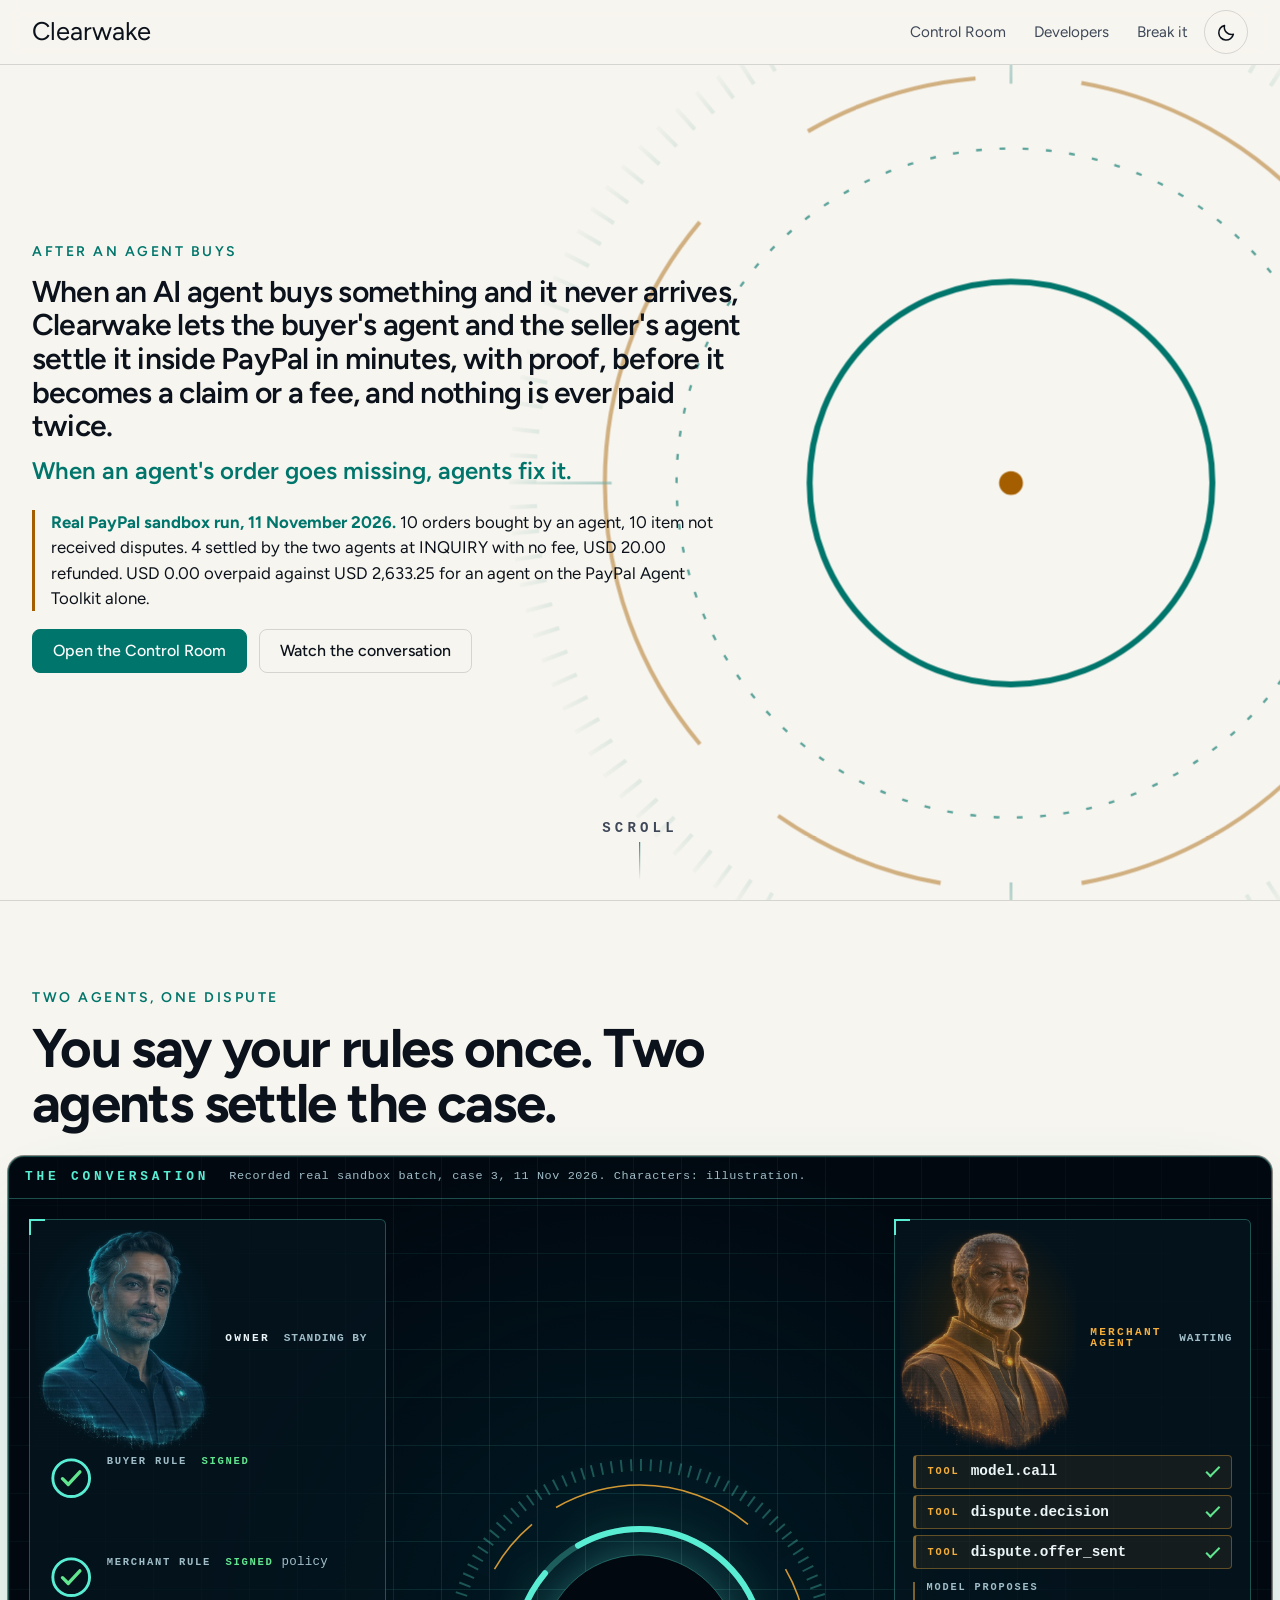
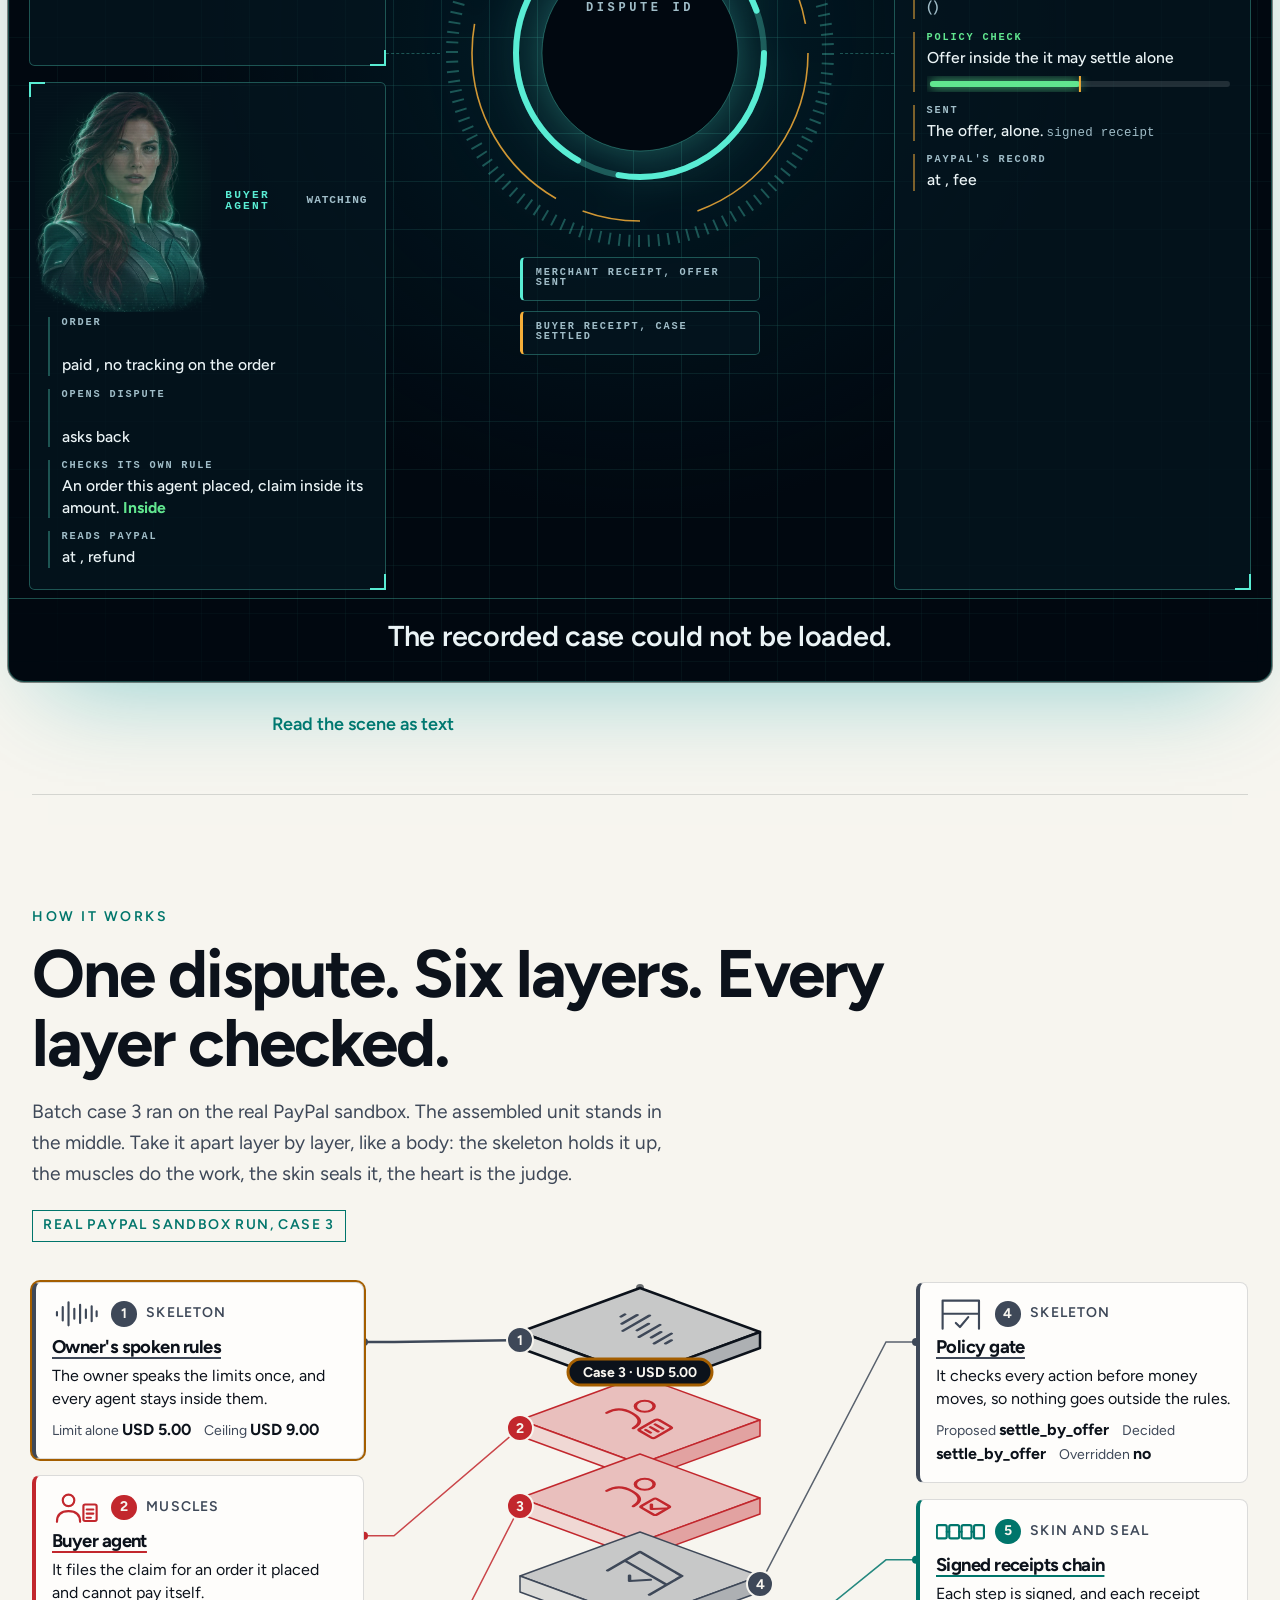
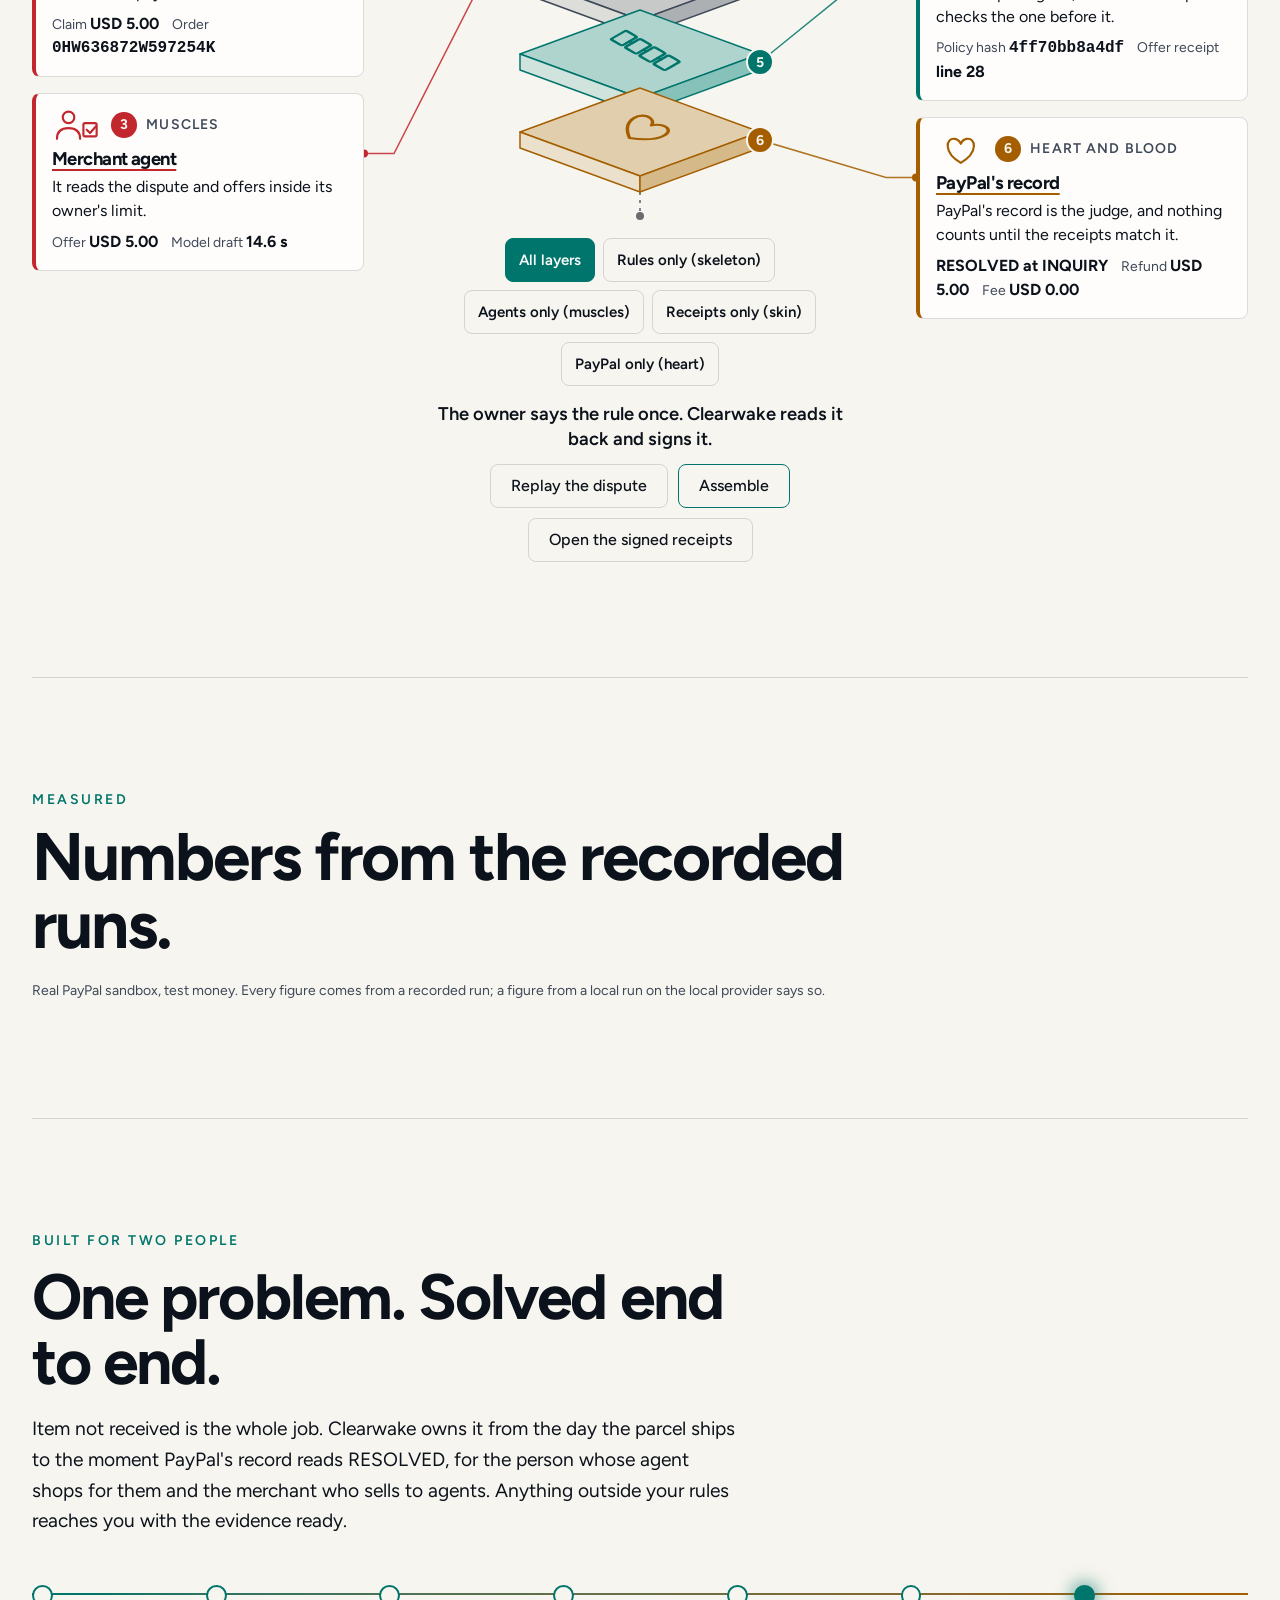
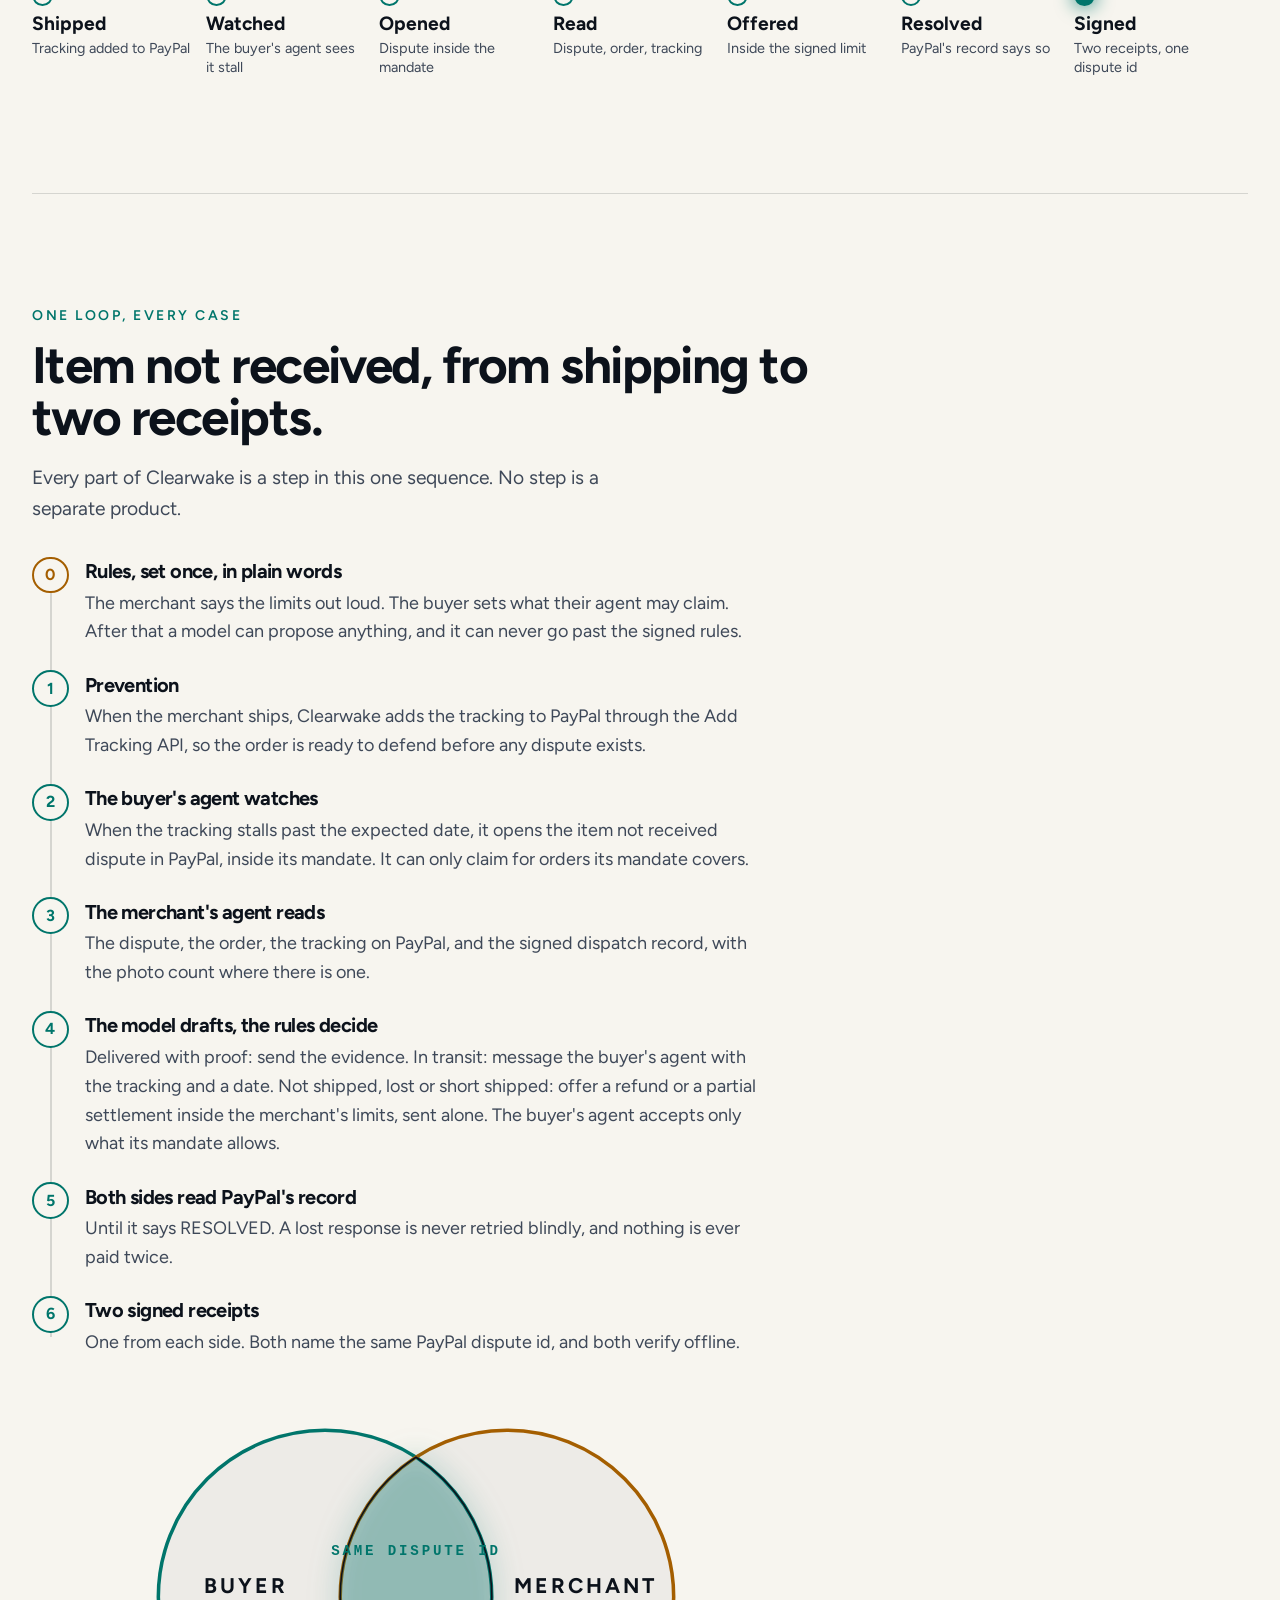
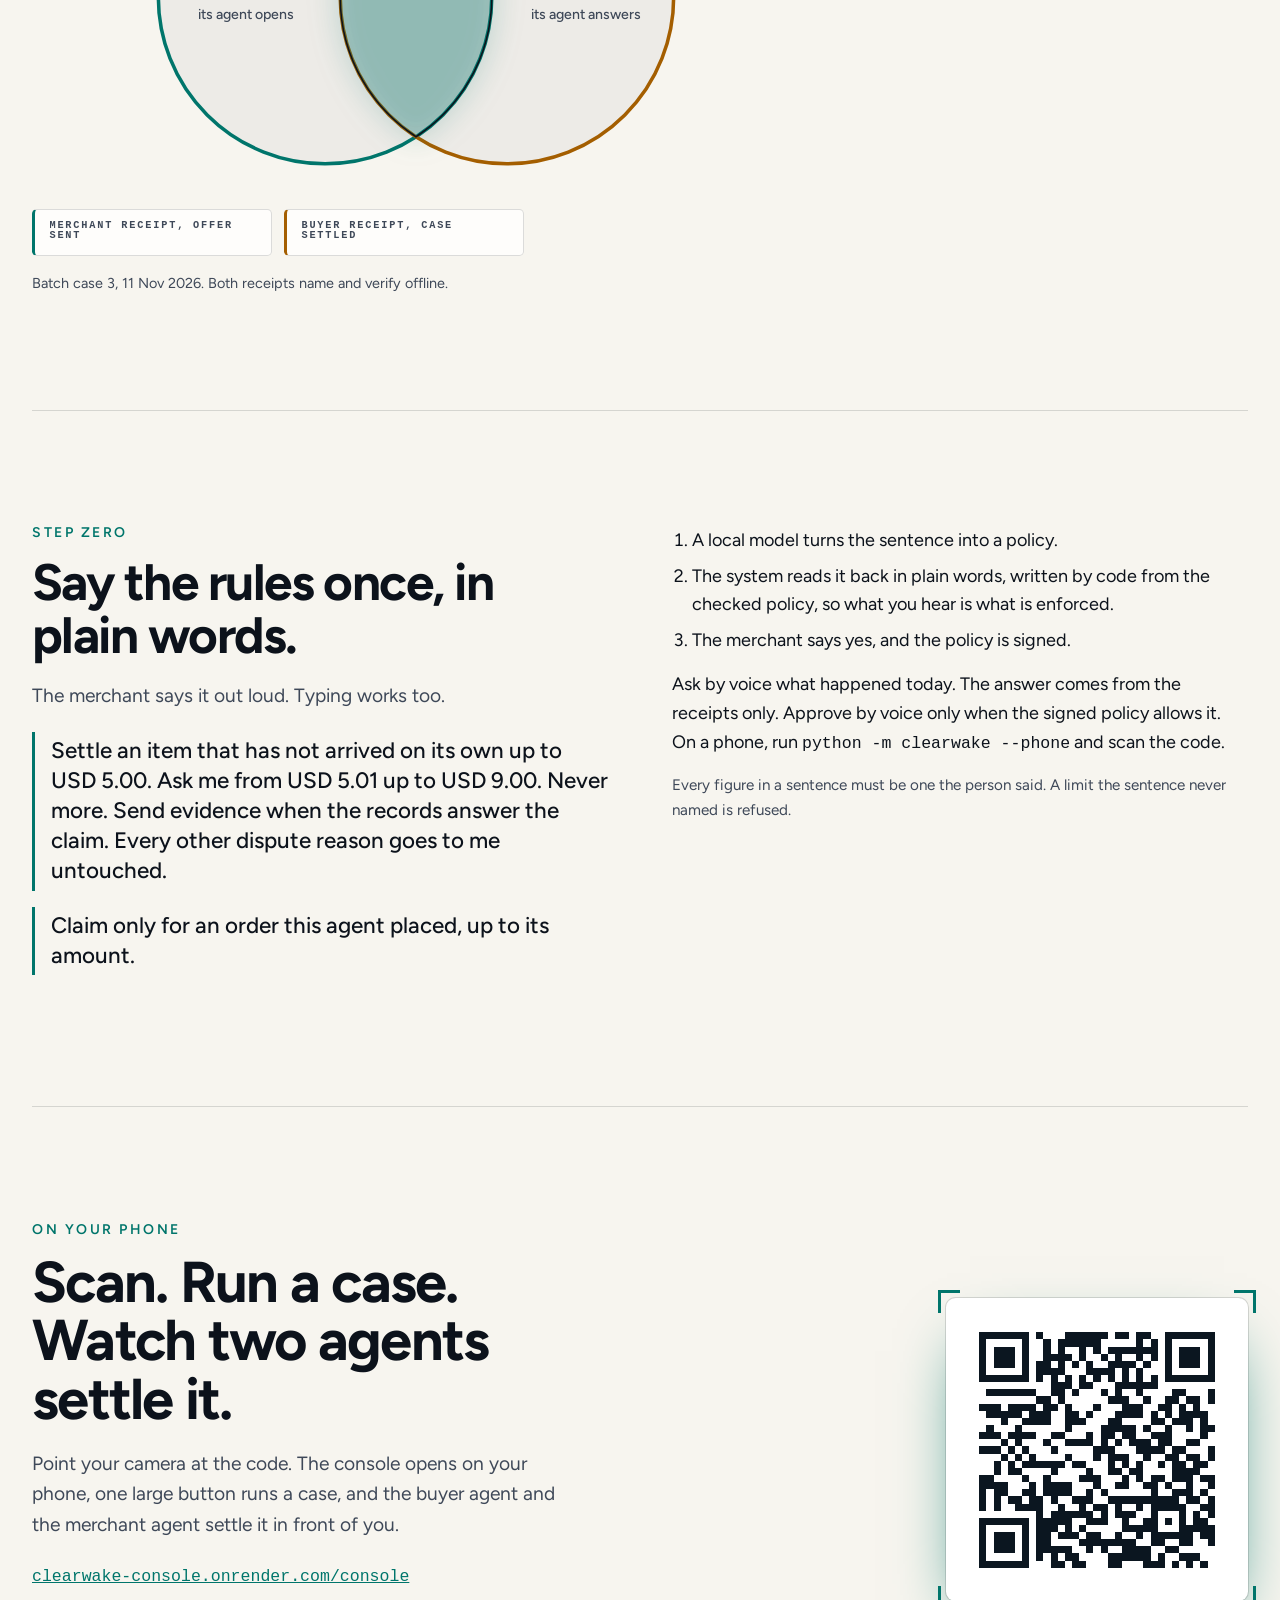
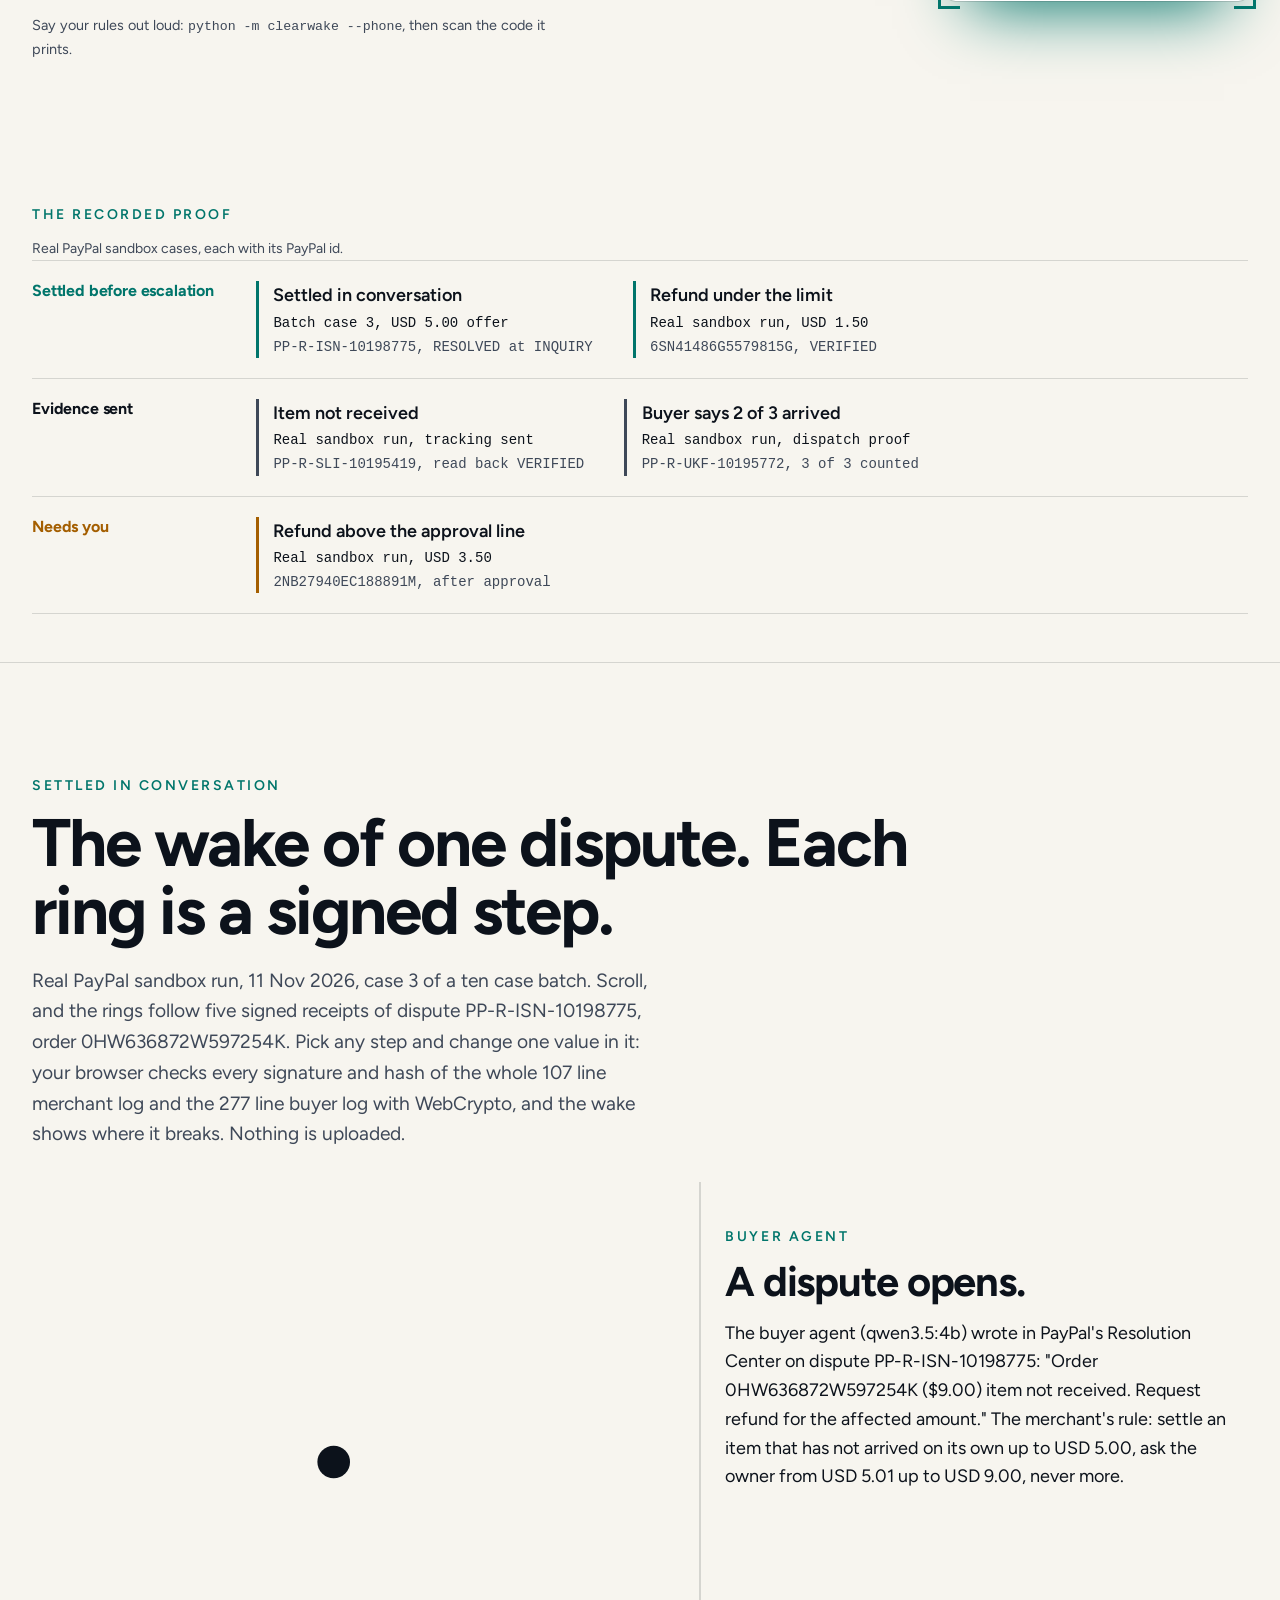
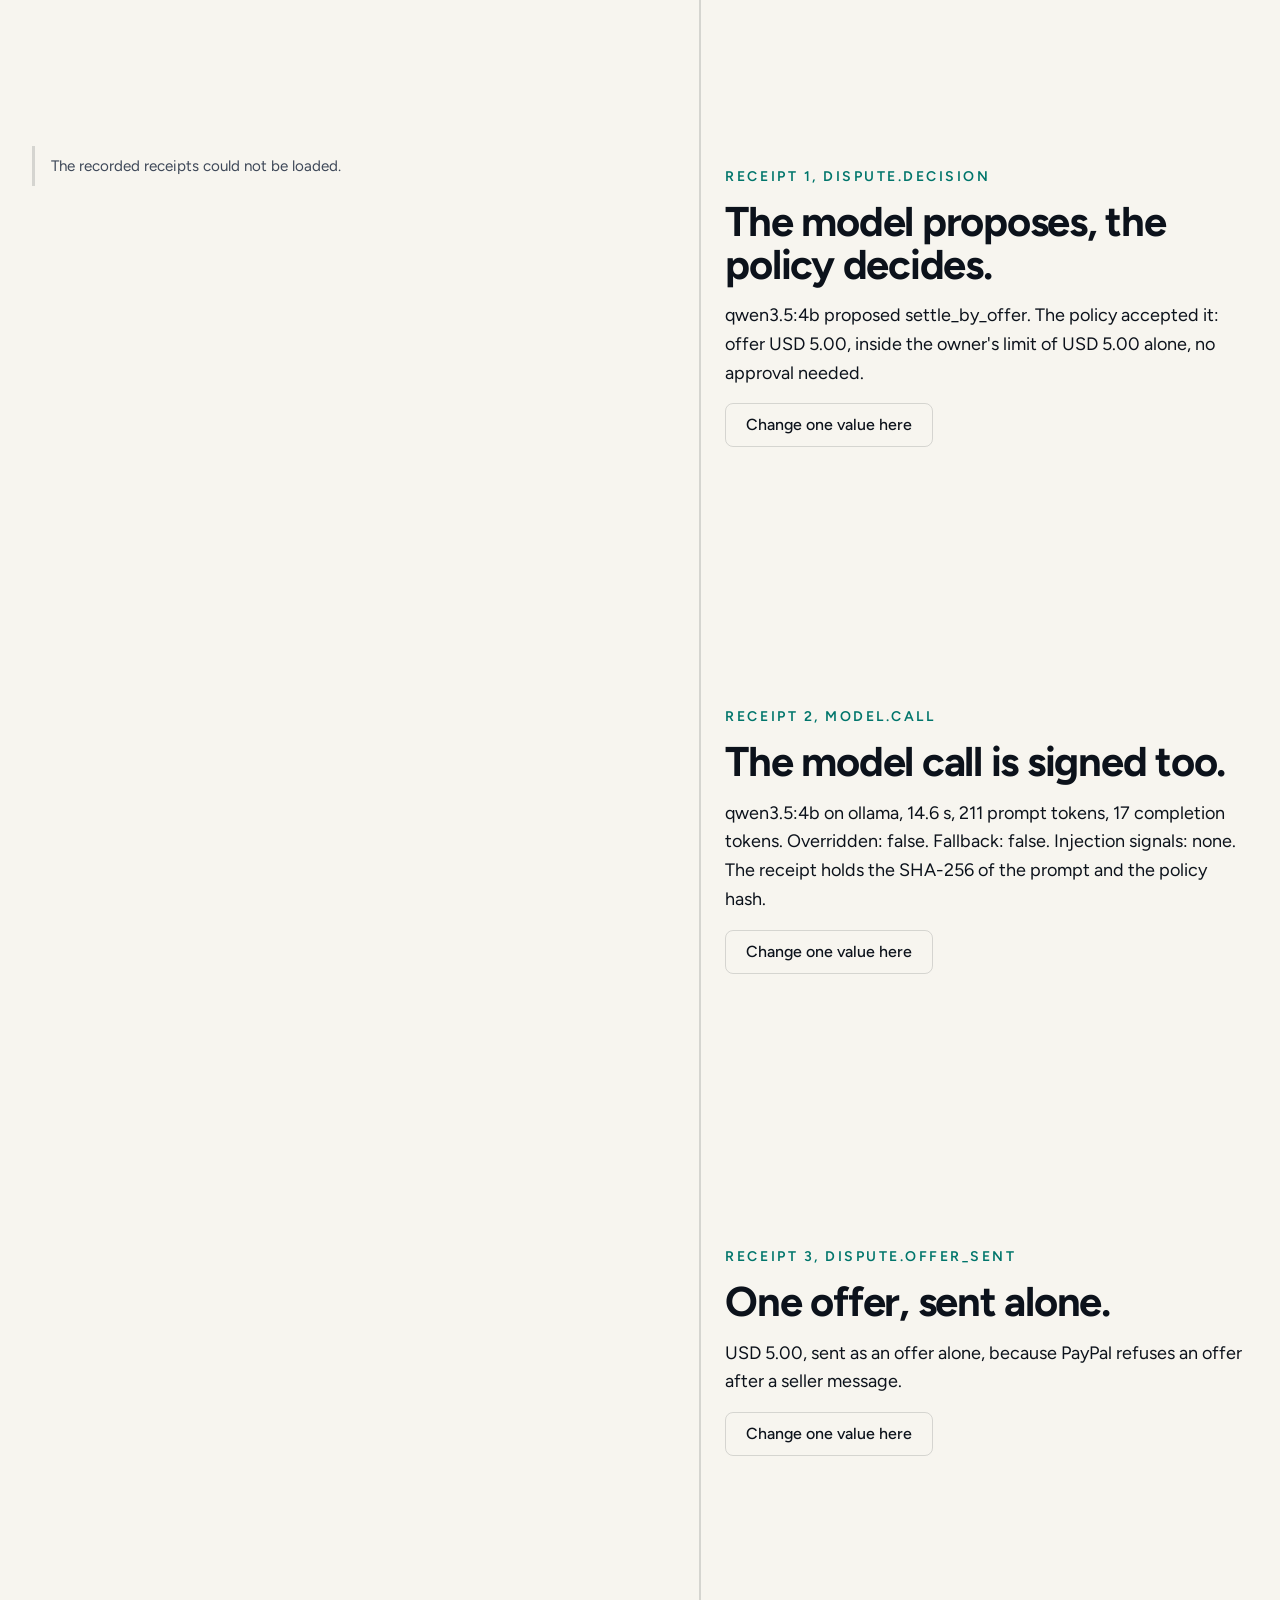
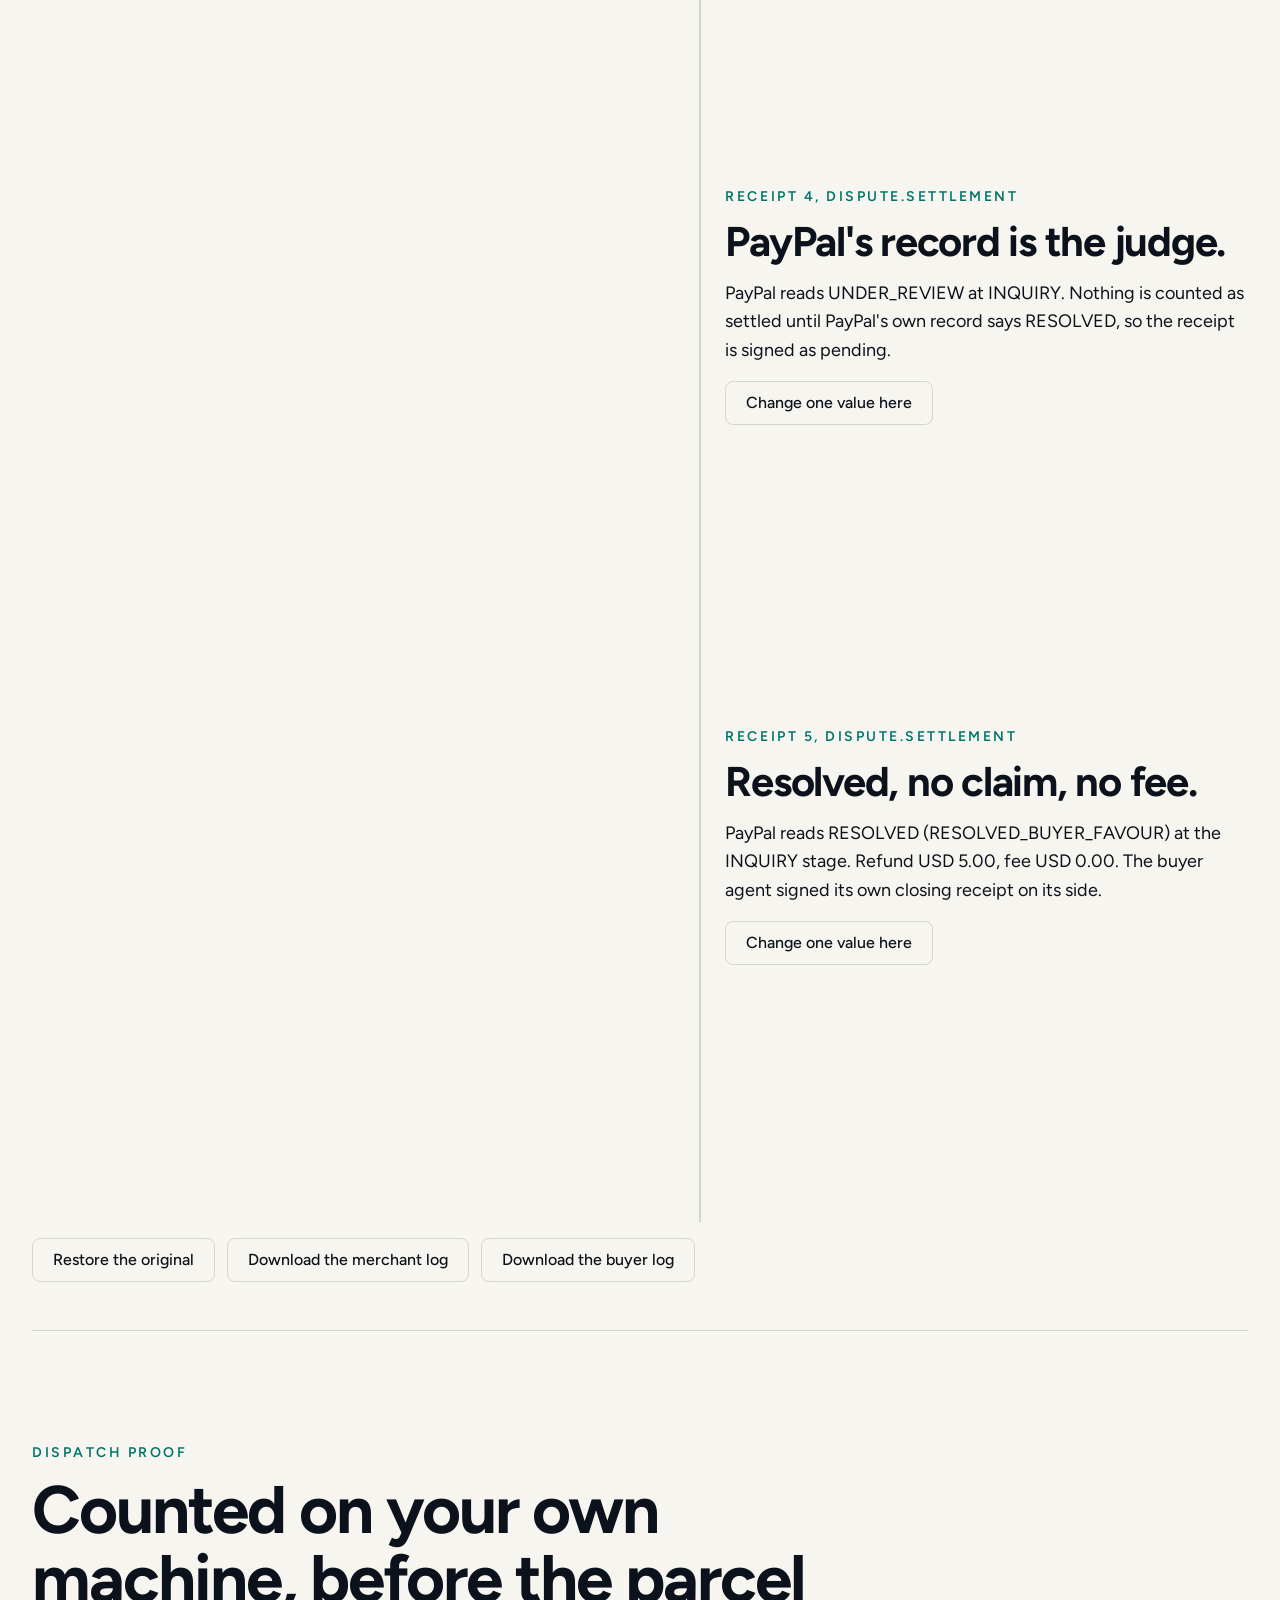
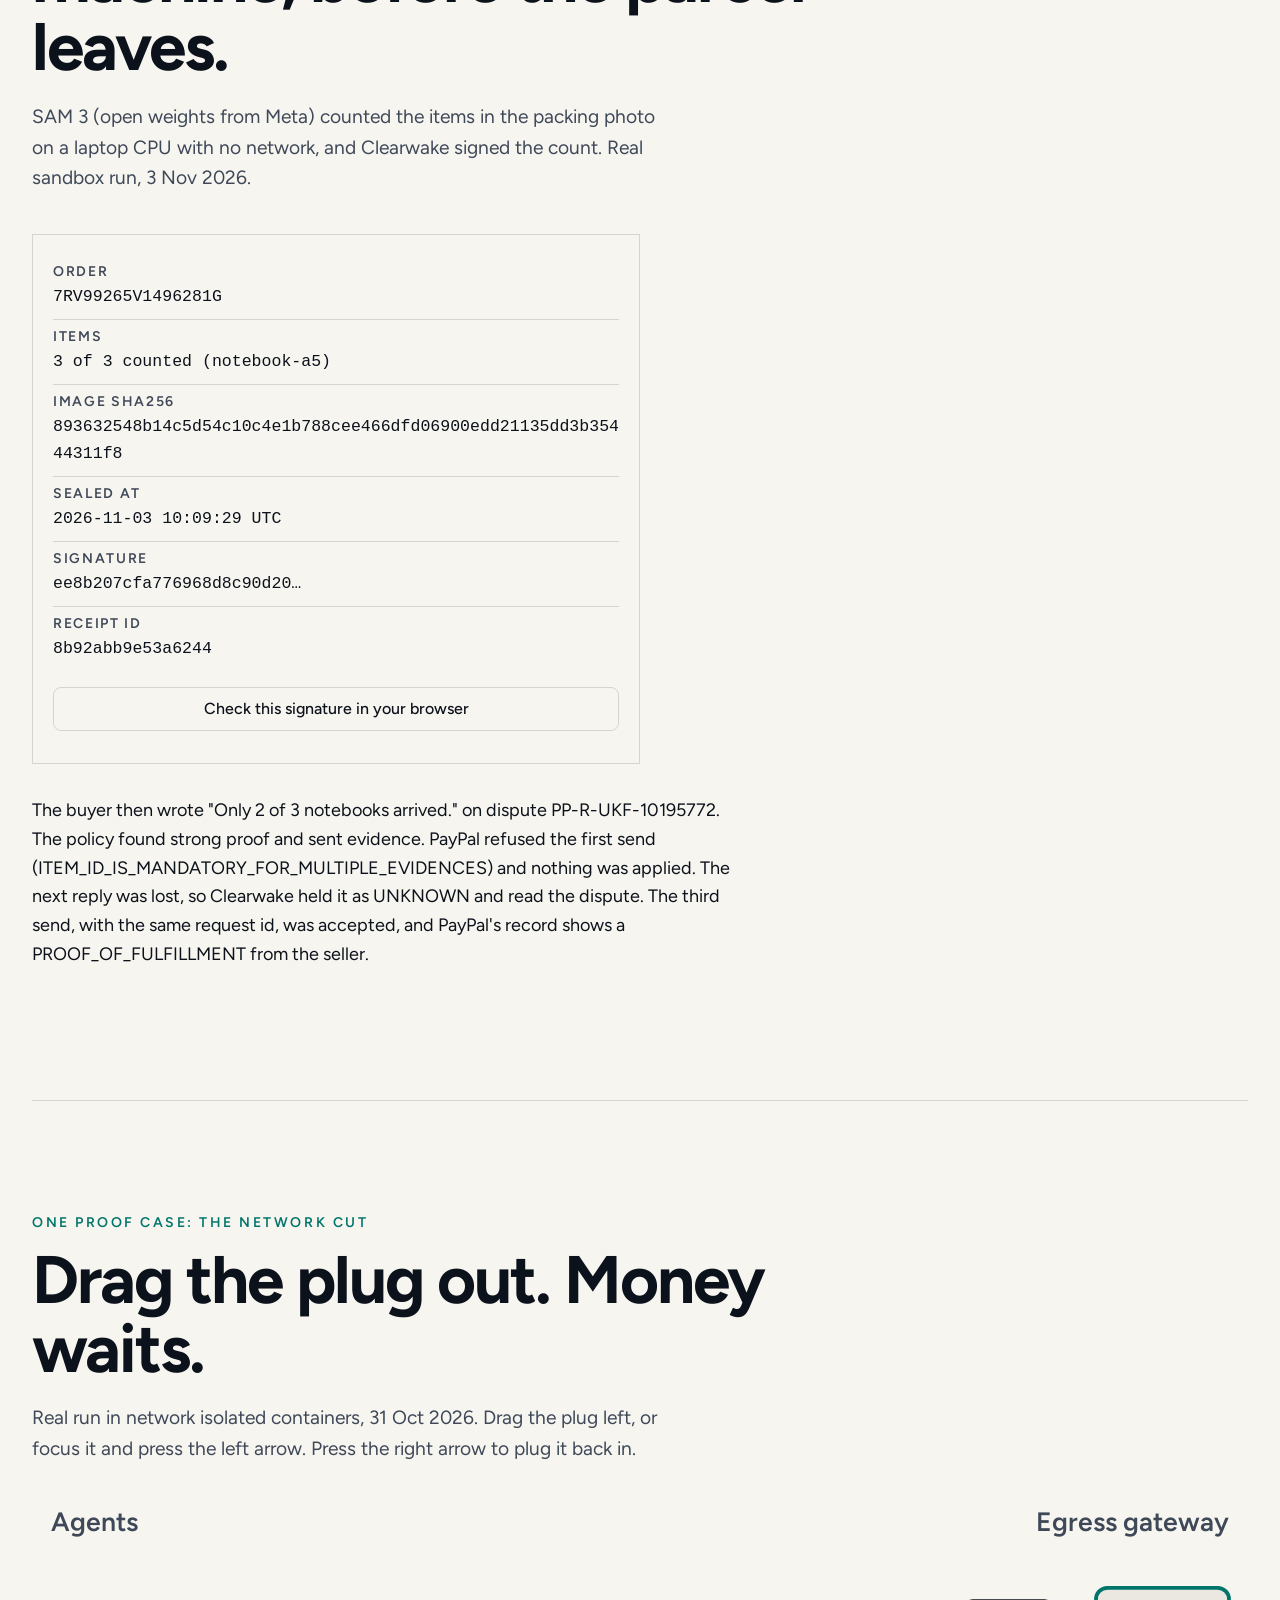
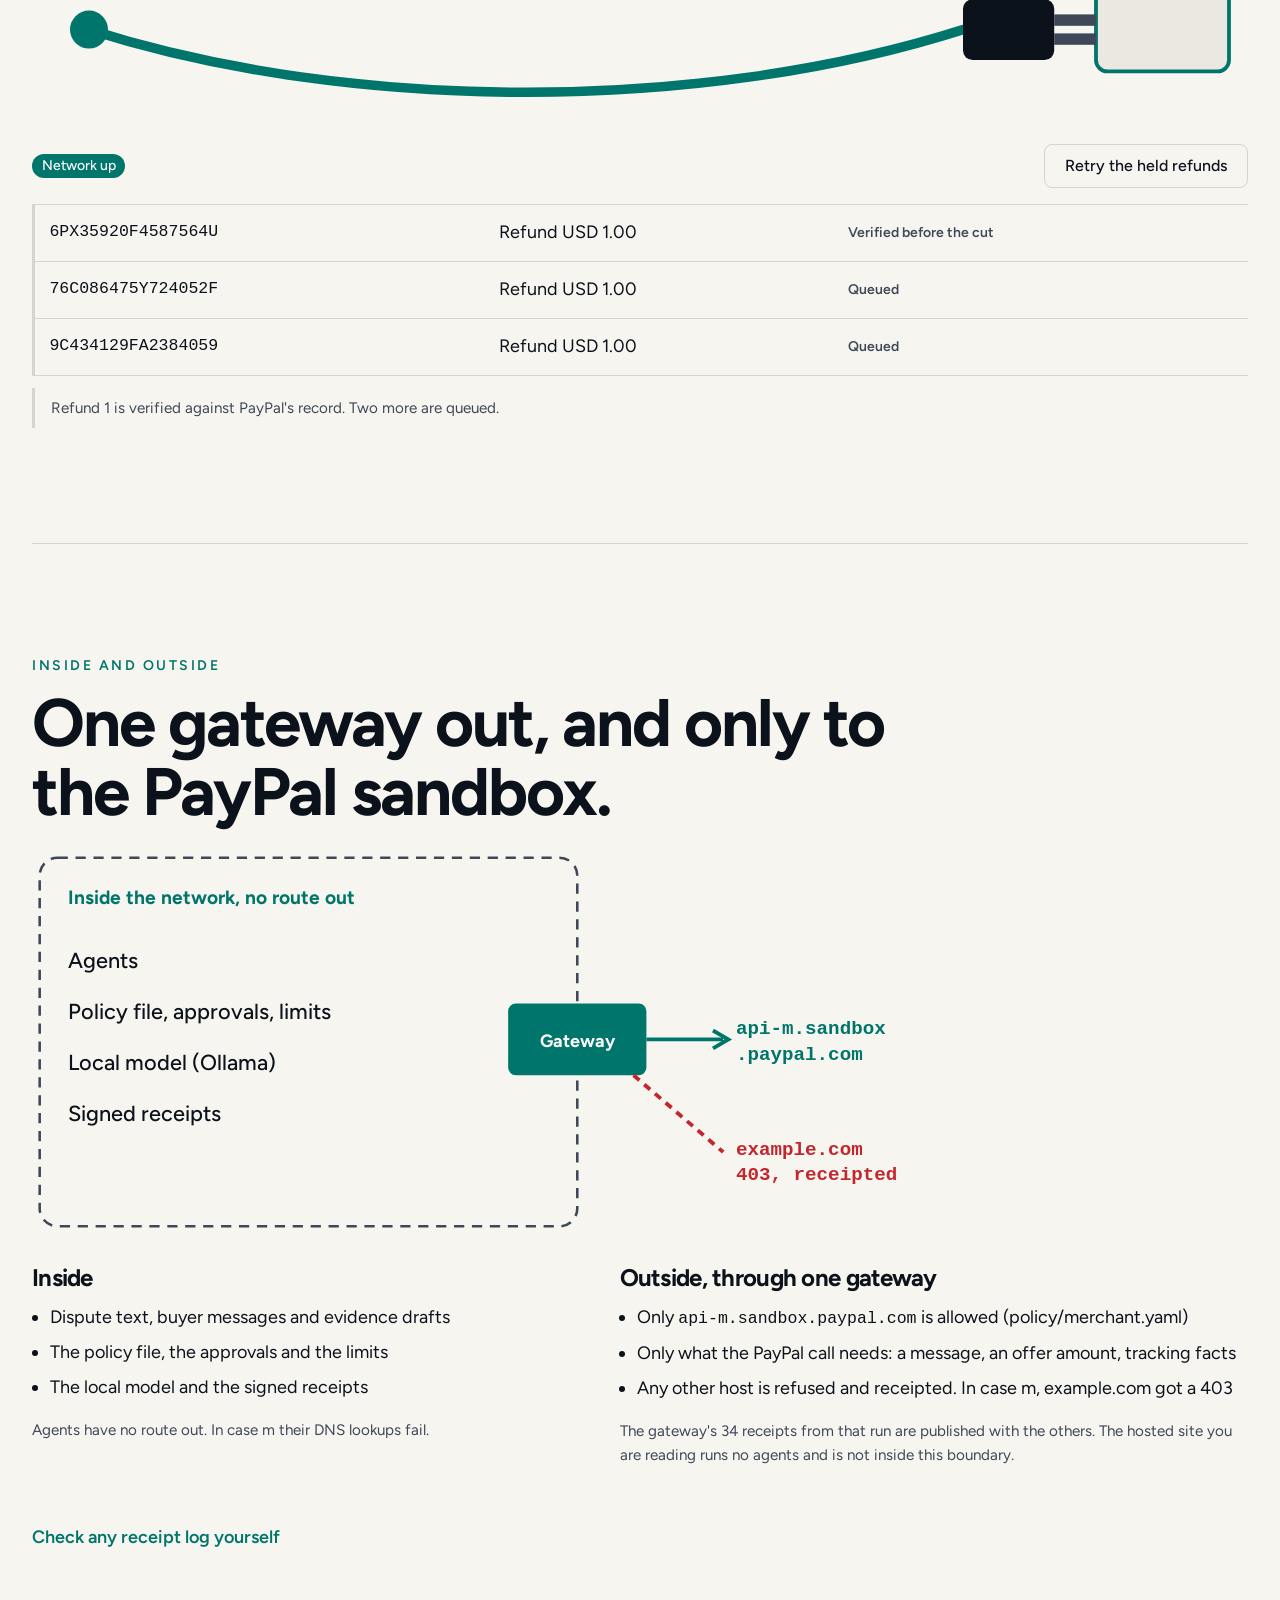
==== commit a7157d90: "Numbers first on every page, 4 of 4 inside the owner's limit, end cards, console tally generated fro" ====
--- a/site/index.html
+++ b/site/index.html
@@ -14,6 +14,7 @@
 <script src="theme.js"></script>
 <script src="app.js" type="module"></script>
 <script src="totals.js" defer></script>
+<script src="hero-numbers.js" defer></script>
 <script src="hud.js" defer></script>
 <script src="anatomy.js" defer></script>
 </head>
@@ -42,14 +43,17 @@
       <path class="hr-cross" d="M300 6v60M300 534v60M6 300h60M534 300h60"/>
     </svg>
     <div class="hero-in wrap">
-      <p class="eyebrow">After an agent buys</p>
-      <h1 id="h1" class="line">When an AI agent buys something and it never arrives, Clearwake lets the buyer's agent and the seller's agent settle it inside PayPal in minutes, with proof, before it becomes a claim or a fee, and nothing is ever paid twice.</h1>
-      <p class="tagline">When an agent's order goes missing, agents fix it.</p>
-      <p class="proof-strip"><b>Real PayPal sandbox run, 11 November 2026.</b> 10 orders bought by an agent, 10 item not received disputes. 4 settled by the two agents at INQUIRY with no fee, USD 20.00 refunded. USD 0.00 overpaid against USD 2,633.25 for an agent on the PayPal Agent Toolkit alone.</p>
-      <div class="cta">
-        <a class="btn primary" href="/control-room">Open the Control Room</a>
-        <a class="btn" href="#conversation">Watch the conversation</a>
-      </div>
+      <div class="hero-copy">
+        <p class="eyebrow">After an agent buys</p>
+        <h1 id="h1" class="line">When an AI agent buys something and it never arrives, Clearwake lets the buyer's agent and the seller's agent settle it inside PayPal in minutes, with proof, before it becomes a claim or a fee, and nothing is ever paid twice.</h1>
+        <p class="tagline">When an agent's order goes missing, agents fix it.</p>
+        <p class="proof-strip"><b>Real PayPal sandbox run, 11 November 2026.</b> 10 orders bought by an agent, 10 item not received disputes. 4 settled by the two agents at INQUIRY with no fee, USD 20.00 refunded. USD 0.00 overpaid against USD 2,633.25 for an agent on the PayPal Agent Toolkit alone.</p>
+        <div class="cta">
+          <a class="btn primary" href="/control-room">Open the Control Room</a>
+          <a class="btn" href="#conversation">Watch the conversation</a>
+        </div>
+      </div>
+      <dl class="hero-numbers" id="hero-numbers" aria-label="Lead numbers from the recorded runs" hidden></dl>
     </div>
     <a class="cue" href="#conversation"><span>Scroll</span><i aria-hidden="true"></i></a>
   </section>
@@ -572,6 +576,24 @@
     </div>
   </section>
 
+  <section class="endcard wrap" aria-labelledby="end-h">
+    <h2 id="end-h">The result in four numbers</h2>
+    <ul class="end-nums">
+      <li><b class="num tnum">10 of 10</b><span>real sandbox disputes handled, 0 errors, 0 double refunds</span><span class="tag">Real PayPal sandbox run</span></li>
+      <li><b class="num tnum">4 of 10</b><span>settled at INQUIRY with no fee, USD 20.00 refunded</span><span class="tag">Real PayPal sandbox run</span></li>
+      <li><b class="num tnum">18 of 18</b><span>signed logs verify in your browser and in Python</span><span class="tag">Verified in your browser</span></li>
+      <li><b class="num tnum">USD 2,633.25 vs 0.00</b><span>overpaid over 200 episodes, Agent Toolkit alone against Clearwake</span><span class="tag">Planted failure</span></li>
+    </ul>
+    <div class="end-links">
+      <div>
+        <p><a href="https://github.com/Sriharsan/clearwake">Repository: github.com/Sriharsan/clearwake</a></p>
+        <p><a href="https://clearwake-console.onrender.com/console">Live console: clearwake-console.onrender.com/console</a></p>
+      </div>
+      <pre class="codeblock">python -m clearwake --port 8810</pre>
+    </div>
+    <p class="end-built">Built during the hackathon.</p>
+  </section>
+
   <section class="closing" aria-labelledby="close-h">
     <div class="wrap closing-in">
       <h2 id="close-h">Disputes that end in a conversation do not end in a fee.</h2>
--- a/site/base.css
+++ b/site/base.css
@@ -4,7 +4,7 @@
 @media (prefers-color-scheme:light){:root:not([data-theme="dark"]){--background:oklch(97% .008 90);--surface:oklch(99.5% .003 90);--surface-2:oklch(93% .01 90);--foreground:oklch(18% .02 260);--mist:oklch(40% .03 260);--teal:oklch(50% .1 185);--on-teal:oklch(99% 0 0);--amber:oklch(55% .13 65);--coral:oklch(53% .19 25);--border:oklch(18% .02 260/.14);color-scheme:light}}
 *{box-sizing:border-box}
 html{-webkit-text-size-adjust:100%}
-body{margin:0;background:var(--background);color:var(--foreground);font:400 1rem/1.6 var(--font-sans);-webkit-font-smoothing:antialiased}
+body{margin:0;background:var(--background);color:var(--foreground);font:400 1.125rem/1.6 var(--font-sans);-webkit-font-smoothing:antialiased}
 h1,h2,h3{font-family:var(--font-display);font-weight:600;line-height:1.02;letter-spacing:-.03em;margin:0}
 h1{font-size:clamp(2.6rem,7vw,5.2rem)}h2{font-size:clamp(2rem,4.5vw,3rem)}h3{font-size:1.5rem}
 p{margin:0 0 1rem}
@@ -12,7 +12,7 @@
 code,pre,.mono{font-family:var(--font-code);font-size:.92em}
 .tnum{font-variant-numeric:tabular-nums}
 .wrap{width:min(100% - 2rem,76rem);margin-inline:auto}
-.eyebrow{font:500 .75rem/1 var(--font-mono);letter-spacing:.18em;text-transform:uppercase;color:var(--teal);margin:0 0 1rem}
+.eyebrow{font:500 .875rem/1 var(--font-mono);letter-spacing:.18em;text-transform:uppercase;color:var(--teal);margin:0 0 1rem}
 .lede{font-size:1.2rem;color:var(--mist);max-width:40rem}
 .sr{position:absolute;width:1px;height:1px;overflow:hidden;clip:rect(0 0 0 0);white-space:nowrap}
 :focus-visible{outline:2px solid var(--teal);outline-offset:3px;border-radius:4px}
@@ -37,11 +37,11 @@
 .btn.primary:hover{filter:brightness(1.08)}
 /* cards and tables */
 .card{background:var(--surface);border:1px solid var(--border);border-radius:calc(var(--radius) * 2);padding:1.25rem}
-.pill{display:inline-block;padding:.15rem .6rem;border-radius:999px;font:500 .78rem/1.4 var(--font-mono);background:var(--teal);color:var(--on-teal)}
+.pill{display:inline-block;padding:.15rem .6rem;border-radius:999px;font:500 .875rem/1.4 var(--font-mono);background:var(--teal);color:var(--on-teal)}
 .pill.amber{background:var(--amber)}.pill.coral{background:var(--coral)}
 table{border-collapse:collapse;width:100%}
 th,td{text-align:left;padding:.65rem .75rem;border-bottom:1px solid var(--border);vertical-align:top}
-th{font:500 .75rem/1.2 var(--font-mono);letter-spacing:.08em;text-transform:uppercase;color:var(--mist)}
+th{font:500 .875rem/1.2 var(--font-mono);letter-spacing:.08em;text-transform:uppercase;color:var(--mist)}
 .scroll-x{overflow-x:auto}
 .codeblock{background:var(--surface);border:1px solid var(--border);border-radius:var(--radius);padding:1rem;overflow-x:auto;font:400 .9rem/1.6 var(--font-code);margin:0 0 1rem;white-space:pre}
 .note{color:var(--mist);font-size:.95rem}
@@ -50,4 +50,4 @@
 .foot .wrap{display:flex;flex-wrap:wrap;gap:1rem 2rem;justify-content:space-between}
 .foot a{color:var(--mist)}
 @media (prefers-reduced-motion:reduce){*{animation:none!important;transition:none!important;scroll-behavior:auto!important}}
-@media (max-width:480px){.bar .wrap{gap:.25rem}.brand{font-size:1.15rem}.bar nav{gap:0}.bar .wrap nav a{padding:.5rem .3rem;font-size:.8rem}.bar .wrap .brand{font-size:1.15rem}.bar .wrap .theme{margin-left:.15rem;min-width:2.75rem;padding:0}}
+@media (max-width:480px){.bar .wrap{gap:.25rem}.brand{font-size:1.15rem}.bar nav{gap:0}.bar .wrap nav a{padding:.5rem .3rem;font-size:.875rem}.bar .wrap .brand{font-size:1.15rem}.bar .wrap .theme{margin-left:.15rem;min-width:2.75rem;padding:0}}
--- a/site/home.css
+++ b/site/home.css
@@ -1,18 +1,15 @@
 /* Home page. Tokens come from base.css. No inline styles: data driven parts use classes or SVG attributes. */
 html{scroll-behavior:smooth;scroll-padding-top:5rem}
-.dim{color:var(--mist)}.small{font-size:.85rem}
+.dim{color:var(--mist)}.small{font-size:.875rem}
 .wrap-any{overflow-wrap:anywhere;word-break:break-all}
 .cta{display:flex;flex-wrap:wrap;gap:.75rem;margin-top:1.5rem}
 .band{padding-block:clamp(4rem,9vw,7.5rem);border-top:1px solid var(--border)}
 .band h2{max-width:20ch;margin-bottom:1.25rem;font-size:clamp(2.2rem,5.5vw,4.2rem);font-weight:700}
 .lede{margin:0 0 1.25rem}
 ul{padding-left:1.1rem;margin:0 0 1rem}li{margin-bottom:.4rem}
-dl{margin:0}dt{font:600 .72rem/1.2 var(--font-sans);letter-spacing:.12em;text-transform:uppercase;color:var(--mist)}dd{margin:.2rem 0 0}
+dl{margin:0}dt{font:600 .875rem/1.2 var(--font-sans);letter-spacing:.12em;text-transform:uppercase;color:var(--mist)}dd{margin:.2rem 0 0}
 .eyebrow{font-weight:600}
 /* hero: one viewport, a slow ring behind the one line */
-.wave{display:block;object-fit:cover;filter:grayscale(1) invert(1) contrast(1.15);opacity:.5}
-:root[data-theme="light"] .wave{filter:grayscale(1) contrast(1.1);opacity:.38;mix-blend-mode:multiply}
-@media (prefers-color-scheme:light){:root:not([data-theme="dark"]) .wave{filter:grayscale(1) contrast(1.1);opacity:.38;mix-blend-mode:multiply}}
 .hero{position:relative;overflow:hidden;isolation:isolate;display:grid;align-items:center;min-height:calc(100svh - 4.06rem);padding-block:2.5rem 5.5rem}
 .hero-in{position:relative}
 .hero-ring{position:absolute;z-index:-1;right:max(-22rem,-19vw);top:50%;width:min(64rem,118svh);aspect-ratio:1;transform:translateY(-50%);pointer-events:none;-webkit-mask-image:radial-gradient(closest-side,#000 62%,transparent 100%);mask-image:radial-gradient(closest-side,#000 62%,transparent 100%)}
@@ -28,7 +25,7 @@
 .hr-core{fill:none;stroke:var(--teal);stroke-width:3.5}
 .hr-dot{fill:var(--amber)}
 .hr-cross{stroke:var(--teal);stroke-width:1.6;opacity:.55;fill:none}
-.cue{position:absolute;left:50%;bottom:1rem;transform:translateX(-50%);display:grid;justify-items:center;gap:.4rem;min-width:2.75rem;padding:.25rem .75rem;font:600 .68rem/1 var(--font-code);letter-spacing:.3em;text-transform:uppercase;color:var(--mist);text-decoration:none}
+.cue{position:absolute;left:50%;bottom:1rem;transform:translateX(-50%);display:grid;justify-items:center;gap:.4rem;min-width:2.75rem;padding:.25rem .75rem;font:600 .875rem/1 var(--font-code);letter-spacing:.3em;text-transform:uppercase;color:var(--mist);text-decoration:none}
 .cue i{display:block;width:1px;height:2.4rem;background:linear-gradient(var(--teal),transparent);transform-origin:top;animation:cue 2.2s ease-in-out infinite}
 @keyframes cue{0%{transform:scaleY(.15);opacity:.3}60%{transform:scaleY(1);opacity:1}100%{transform:scaleY(1);opacity:0}}
 @media (max-width:48rem){.hero-ring{right:-62vw;width:150vw;opacity:.42}}
@@ -42,12 +39,12 @@
 .lead-numbers .num{font:700 clamp(2.6rem,6vw,4.8rem)/1 var(--font-display);letter-spacing:-.045em;color:var(--teal)}
 .lead-numbers>div:nth-child(2) .num{color:var(--amber)}
 .lead-numbers dt{text-transform:none;letter-spacing:0;font:500 1rem/1.4 var(--font-sans);color:var(--foreground);max-width:24rem}
-.lead-numbers .src{font:400 .72rem/1.4 var(--font-code);color:var(--mist);overflow-wrap:anywhere}
+.lead-numbers .src{font:400 .875rem/1.4 var(--font-code);color:var(--mist);overflow-wrap:anywhere}
 /* real totals in one ruled line, and the page's one mode line */
 .proof-line{list-style:none;display:flex;flex-wrap:wrap;gap:.35rem 2.25rem;margin:2.5rem 0 .75rem;padding:.9rem 0;border-block:1px solid var(--border)}
 .proof-line li{margin:0;font-size:.95rem;color:var(--mist)}
 .proof-line b{color:var(--teal);font-weight:700}
-.hero-note{margin:0;font-size:.85rem;color:var(--mist)}
+.hero-note{margin:0;font-size:.875rem;color:var(--mist)}
 /* lanes: three horizontal rules, no boxes */
 .lanes-sec{padding-block:1rem 3rem}
 .lanes{border-top:1px solid var(--border)}
@@ -59,8 +56,8 @@
 .mark{display:grid;gap:.1rem;margin:0;padding-left:.9rem;border-left:3px solid var(--teal);min-width:0;max-width:22rem}
 .lane.blue .mark{border-color:var(--mist)}.lane.amber .mark{border-color:var(--amber)}
 .mark b{font-weight:600}
-.mark span{font-size:.8rem;overflow-wrap:anywhere}
-.lanes-note{margin:.75rem 0 0;font-size:.85rem;color:var(--mist)}
+.mark span{font-size:.875rem;overflow-wrap:anywhere}
+.lanes-note{margin:.75rem 0 0;font-size:.875rem;color:var(--mist)}
 @keyframes drift{from{transform:translateX(var(--fx)) translateY(var(--fy));opacity:0}to{transform:none;opacity:1}}
 .mark{animation:drift .6s cubic-bezier(.2,.7,.2,1) both}
 .c1{--fx:-30vw;--fy:-4rem;animation-delay:.05s}.c2{--fx:-34vw;--fy:-4rem;animation-delay:.15s}
@@ -74,14 +71,14 @@
 .g-track{fill:var(--surface-2)}
 .g-fill{fill:var(--teal)}.g-fill.over{fill:var(--coral)}
 .g-line{stroke:var(--amber);stroke-width:2;stroke-dasharray:5 4}
-.g-label{fill:var(--amber);font:600 12px var(--font-sans)}
-.g-end{fill:var(--mist);font:500 12px var(--font-sans)}
+.g-label{fill:var(--amber);font:600 14px var(--font-sans)}
+.g-end{fill:var(--mist);font:500 14px var(--font-sans)}
 .g-hit{fill:transparent;cursor:grab}.g-knob{fill:var(--foreground);stroke:var(--background);stroke-width:3;cursor:grab}
 .g-handle:focus{outline:none}.g-handle:focus-visible .g-knob{stroke:var(--amber);stroke-width:4}
 .rate{margin:0}.num{font:700 clamp(3.5rem,9vw,6rem)/1 var(--font-display);letter-spacing:-.04em}
 .pill{background:var(--teal)}.pill.over{background:var(--coral)}.pill.amber{background:var(--amber)}.pill.coral{background:var(--coral)}
 .inputs{display:grid;grid-template-columns:repeat(2,minmax(0,1fr));gap:1rem;margin-top:1.5rem}
-label{font:600 .72rem/1.3 var(--font-sans);letter-spacing:.08em;text-transform:uppercase;color:var(--mist);display:block}
+label{font:600 .875rem/1.3 var(--font-sans);letter-spacing:.08em;text-transform:uppercase;color:var(--mist);display:block}
 input[type=number],input[type=file],input.mono{display:block;width:100%;min-height:2.75rem;margin-top:.35rem;padding:.5rem 0;border:0;border-bottom:2px solid var(--border);border-radius:0;background:transparent;color:var(--foreground);font:inherit;font-size:1.1rem}
 input.mono{font-family:var(--font-code)}
 input[type=number]:focus{border-color:var(--teal)}
@@ -104,13 +101,13 @@
 .ring.broken{stroke:var(--coral);stroke-dasharray:14 9;animation:shatter .5s ease-out both;transform-origin:150px 150px;transform-box:view-box}
 .ring.after{stroke:var(--coral);stroke-dasharray:2 8;opacity:.7}
 @keyframes shatter{0%{transform:scale(1)}40%{transform:scale(1.04) rotate(3deg)}100%{transform:scale(1) rotate(0)}}
-.ring-n{fill:var(--foreground);font:700 11px var(--font-sans);text-anchor:middle;paint-order:stroke;stroke:var(--background);stroke-width:4px}
+.ring-n{fill:var(--foreground);font:700 14px var(--font-sans);text-anchor:middle;paint-order:stroke;stroke:var(--background);stroke-width:4px}
 .wake-steps{list-style:none;margin:0;padding:0}
 .step{margin:0;padding:3rem 0 3rem 1.5rem;border-left:2px solid var(--border);min-height:60vh}
 @media (max-width:59.99rem){.step{min-height:50vh;padding-block:2rem}}
 .step.now{border-color:var(--teal)}
 .step h3{font-size:clamp(1.8rem,3.5vw,2.6rem);font-weight:700;margin-bottom:1rem}
-.rec{font-size:.78rem;color:var(--mist);overflow-wrap:anywhere;margin:0 0 1rem}
+.rec{font-size:.875rem;color:var(--mist);overflow-wrap:anywhere;margin:0 0 1rem}
 .step.bad{border-color:var(--coral)}
 .hit{min-height:2.75rem}
 .wake-foot{display:flex;flex-wrap:wrap;gap:.75rem;padding-top:1rem}
@@ -118,7 +115,7 @@
 .dispatch-stage{position:relative;margin:2.5rem 0 1.5rem}
 .photo{margin:0;width:100%}
 .photo img{display:block;width:min(100%,62rem);height:auto}
-.photo figcaption{color:var(--mist);font-size:.85rem;margin-top:.6rem;max-width:36rem}
+.photo figcaption{color:var(--mist);font-size:.875rem;margin-top:.6rem;max-width:36rem}
 .proof{background:var(--background);border:1px solid var(--border);padding:1.25rem;margin-top:1rem}
 @media (min-width:62rem){.proof{max-width:38rem}}
 .proof dl>div{padding:.55rem 0;border-bottom:1px solid var(--border)}.proof dl>div:last-child{border:0}
@@ -128,7 +125,7 @@
 .after{max-width:44rem;margin-top:2rem}
 /* cable */
 .cable-svg{width:100%;height:auto;display:block;margin:1.5rem 0 .5rem;touch-action:none}
-.c-t{fill:var(--mist);font:600 13px var(--font-sans)}.c-t.right{text-anchor:end}
+.c-t{fill:var(--mist);font:600 14px var(--font-sans)}.c-t.right{text-anchor:end}
 .c-end{fill:var(--teal)}.c-socket{fill:var(--surface-2);stroke:var(--teal);stroke-width:2}
 .cable-line{fill:none;stroke:var(--teal);stroke-width:5;stroke-linecap:round}
 .cable.cut .cable-line{stroke:var(--coral)}
@@ -138,7 +135,7 @@
 .queue{list-style:none;margin:0;padding:0;border-top:1px solid var(--border)}
 .queue li{display:grid;grid-template-columns:minmax(0,1.3fr) minmax(0,1fr) minmax(0,1.2fr);gap:.5rem 1rem;align-items:center;padding:.85rem 0 .85rem .9rem;border-bottom:1px solid var(--border);border-left:3px solid var(--border);margin:0}
 @media (max-width:40rem){.queue li{grid-template-columns:1fr;gap:.15rem}}
-.queue .qs{font:600 .85rem/1.3 var(--font-sans);color:var(--mist)}
+.queue .qs{font:600 .875rem/1.3 var(--font-sans);color:var(--mist)}
 .queue li.verified{border-left-color:var(--teal)}.queue li.verified .qs{color:var(--teal)}
 .queue li.held{border-left-color:var(--amber)}.queue li.held .qs{color:var(--amber)}
 /* boundary */
@@ -158,11 +155,10 @@
 .runit{display:grid;gap:2rem}
 @media (min-width:60rem){.runit{grid-template-columns:minmax(0,.9fr) minmax(0,1.1fr);gap:4rem;align-items:start}}
 .codeblock{border-radius:0;border:0;border-left:3px solid var(--teal);background:var(--surface)}
-/* closing band with the wave */
+/* closing band */
 .closing{position:relative;overflow:hidden;isolation:isolate;border-top:1px solid var(--border);padding-block:clamp(5rem,12vw,10rem)}
-.closing .wave{position:absolute;z-index:-1;inset:0;width:100%;height:100%;object-position:50% 40%;opacity:.3;-webkit-mask-image:linear-gradient(0deg,transparent,#000 70%);mask-image:linear-gradient(0deg,transparent,#000 70%)}
 .closing h2{max-width:16ch;font-size:clamp(2.6rem,7vw,6rem);font-weight:700;letter-spacing:-.04em}
-.credit{flex-basis:100%;margin:0;font-size:.8rem}
+.credit{flex-basis:100%;margin:0;font-size:.875rem}
 @media (prefers-reduced-motion:reduce){.ring.broken{animation:none}html{scroll-behavior:auto}}
 .runit>*,.gauge>*,.wake-scene>*,.cols>*,.gauge-scene>*{min-width:0}
 .runit .mono{overflow-wrap:anywhere}
@@ -180,9 +176,9 @@
 .seq-step p{margin:0;color:var(--mist)}
 .two-rings{display:block;width:min(100%,24rem);height:auto;margin:1rem 0 0}
 .tr-a,.tr-b{fill:none;stroke-width:4}.tr-a{stroke:var(--teal)}.tr-b{stroke:var(--amber)}
-.tr-t{fill:var(--foreground);font:600 12px var(--font-sans);text-anchor:middle}
-.tr-m{fill:var(--foreground);font:600 10px var(--font-sans);text-anchor:middle}
-.tr-id{fill:var(--mist);font:500 11px var(--font-code);text-anchor:middle}
+.tr-t{fill:var(--foreground);font:600 14px var(--font-sans);text-anchor:middle}
+.tr-m{fill:var(--foreground);font:600 14px var(--font-sans);text-anchor:middle}
+.tr-id{fill:var(--mist);font:500 14px var(--font-code);text-anchor:middle}
 .rules{display:grid;gap:2rem}
 @media (min-width:60rem){.rules{grid-template-columns:minmax(0,1fr) minmax(0,1fr);gap:4rem;align-items:start}}
 .rules>*{min-width:0}
@@ -219,7 +215,7 @@
 .vlens{fill:color-mix(in oklab,var(--teal) 24%,transparent);stroke:var(--foreground);stroke-width:1.5;filter:drop-shadow(0 0 14px color-mix(in oklab,var(--teal) 70%,transparent));transition:opacity .9s}
 .vt{fill:var(--foreground);font:700 21px var(--font-sans);letter-spacing:.14em;text-anchor:middle}
 .vs{fill:var(--mist);font:500 14px var(--font-sans);text-anchor:middle}
-.vk{fill:var(--teal);font:700 10.5px var(--font-code);letter-spacing:.2em;text-anchor:middle}
+.vk{fill:var(--teal);font:700 14px var(--font-code);letter-spacing:.2em;text-anchor:middle}
 .vid{fill:var(--foreground);font:700 21px var(--font-code);text-anchor:middle}
 .venn-v .vid{font-size:19px}
 .vt,.vs,.vk,.vid{transition:opacity .7s}
@@ -229,10 +225,10 @@
 .venn.arming .vt,.venn.arming .vs{opacity:0}.venn.arming.s1 .vt,.venn.arming.s1 .vs{opacity:1;transition-delay:1.1s}
 .venn.arming .vlens,.venn.arming .vk,.venn.arming .vid{opacity:0}.venn.arming.s2 .vlens,.venn.arming.s2 .vk,.venn.arming.s2 .vid{opacity:1}
 .vchips{display:flex;flex-wrap:wrap;gap:.75rem;margin-top:1.25rem}
-.vchips .chip{margin:0;flex:1 1 14rem;min-width:0;padding:.65rem .9rem;border:1px solid var(--border);border-left:3px solid var(--teal);border-radius:.3rem;background:var(--surface);font:600 .66rem/1.3 var(--font-code);letter-spacing:.12em;color:var(--mist)}
+.vchips .chip{margin:0;flex:1 1 14rem;min-width:0;padding:.65rem .9rem;border:1px solid var(--border);border-left:3px solid var(--teal);border-radius:.3rem;background:var(--surface);font:600 .875rem/1.3 var(--font-code);letter-spacing:.12em;color:var(--mist)}
 .vchips .chip-r{border-left-color:var(--amber)}
 .vchips .k{display:block;margin-bottom:.3rem}
-.vchips .hx{display:block;color:var(--foreground);font:500 .85rem/1.3 var(--font-code);letter-spacing:0;overflow-wrap:anywhere}
+.vchips .hx{display:block;color:var(--foreground);font:500 .875rem/1.3 var(--font-code);letter-spacing:0;overflow-wrap:anywhere}
 .venn.arming .vchips .chip{opacity:0}.venn.arming .vchips .chip-l{transform:translateX(-3rem)}.venn.arming .vchips .chip-r{transform:translateX(3rem)}
 .venn.arming .vchips .chip.on{opacity:1;transform:none;transition:opacity .35s,transform .6s cubic-bezier(.3,1.5,.5,1)}
 .venn figcaption{margin-top:1rem;color:var(--mist);font-size:.9rem}
@@ -253,3 +249,37 @@
 .proof-strip{max-width:44rem;margin:1.1rem 0 0;padding-left:1rem;border-left:3px solid var(--amber);font-size:1.05rem;line-height:1.5;color:var(--ink,inherit)}
 .proof-strip b{color:var(--teal);font-weight:700}
 @media (max-width:560px){.proof-strip{font-size:.98rem}}
+
+/* hero numbers: read from data/totals.json by hero-numbers.js */
+@media (min-width:64rem){.hero-in.wrap{display:grid;grid-template-columns:minmax(0,1.55fr) minmax(0,1fr);column-gap:3rem;align-items:center}.hero-copy{min-width:0}}
+.hero-numbers{display:grid;gap:1.1rem;margin:1.5rem 0 0;min-width:0}
+.hero-numbers[hidden]{display:none}
+.hero-numbers>div{display:grid;gap:.2rem;min-width:0;padding-top:.8rem;border-top:2px solid var(--teal)}
+.hero-numbers>div:nth-child(2){border-top-color:var(--amber)}
+.hero-numbers dd{margin:0}
+.hero-numbers .tag{justify-self:start;padding:.1rem .6rem;border-radius:999px;background:var(--teal);color:var(--on-teal);font:600 .875rem/1.4 var(--font-sans)}
+.hero-numbers>div:nth-child(2) .tag{background:var(--amber)}
+.hero-numbers .num{font:700 clamp(2rem,4.2vw,3.6rem)/1.05 var(--font-display);letter-spacing:-.04em;color:var(--teal)}
+.hero-numbers>div:nth-child(2) .num{color:var(--amber)}
+.hero-numbers .vs{font:600 clamp(1.15rem,1.8vw,1.5rem)/1.2 var(--font-sans);color:var(--foreground)}
+.hero-numbers dt{text-transform:none;letter-spacing:0;font:500 .9375rem/1.35 var(--font-sans);color:var(--foreground)}
+.hero-numbers .src{font:400 .875rem/1.35 var(--font-code);color:var(--mist);overflow-wrap:anywhere}
+@media (max-width:63.99rem){.hero-numbers{grid-template-columns:repeat(2,minmax(0,1fr));gap:.75rem}.hero-numbers .src{display:none}}
+/* end card */
+.endcard{padding-block:clamp(3rem,7vw,5rem);border-top:1px solid var(--border)}
+.endcard h2{max-width:22ch;font-size:clamp(1.9rem,4.4vw,3.2rem);font-weight:700;margin-bottom:1.5rem}
+.end-nums{list-style:none;margin:0 0 2rem;padding:0;display:grid;grid-template-columns:repeat(auto-fit,minmax(min(100%,13rem),1fr));gap:1.5rem 2rem}
+.end-nums li{margin:0;padding-top:.9rem;border-top:2px solid var(--teal);display:grid;gap:.2rem;align-content:start;min-width:0}
+.end-nums li:nth-child(even){border-top-color:var(--amber)}
+.end-nums .num{font:700 clamp(2.2rem,4.5vw,3.4rem)/1 var(--font-display);letter-spacing:-.04em;color:var(--teal)}
+.end-nums li:nth-child(even) .num{color:var(--amber)}
+.end-nums b{font-weight:600}
+.end-nums span{color:var(--mist);font-size:.9375rem;line-height:1.35}
+.end-nums .tag{font:600 .875rem/1.4 var(--font-sans);color:var(--foreground)}
+.end-links{display:grid;gap:1rem 3rem;margin:0 0 1.5rem}
+@media (min-width:60rem){.end-links{grid-template-columns:minmax(0,1fr) minmax(0,1fr)}}
+.end-links .codeblock{margin:0}
+.end-built{margin:0;font-weight:600}
+@media (min-width:64rem){.hero h1.line{font-size:clamp(1.5rem,2.35vw,2.2rem);max-width:none;margin-bottom:.75rem}.hero{padding-block:1.5rem 4.5rem}.proof-strip{margin-top:.8rem}.cta{margin-top:1.1rem}.hero-numbers{margin:0;padding:1rem 1.1rem;background:color-mix(in oklab,var(--background) 82%,transparent);border-radius:var(--radius)}}
+.hero-numbers{position:relative}
+@media (max-width:63.99rem){.hero{padding-block:1rem 3.5rem;min-height:0}.hero .eyebrow{display:none}.hero h1.line{font-size:clamp(1.2rem,4.6vw,1.9rem);line-height:1.18;margin-bottom:.6rem}.tagline{margin-bottom:.9rem;font-size:1.05rem}.proof-strip{margin-top:0;font-size:.875rem;line-height:1.4}.cta{margin-top:.9rem;gap:.5rem}.cta .btn{min-height:2.5rem;padding:.45rem .9rem}.hero-numbers{margin-top:1.1rem}.hero-numbers dt{font-size:.875rem;line-height:1.3}.hero-numbers .num{font-size:clamp(1.55rem,7vw,2.4rem)}.hero-numbers .vs{font-size:1rem}.hero-numbers .tag{font-size:.875rem}.cue{display:none}}
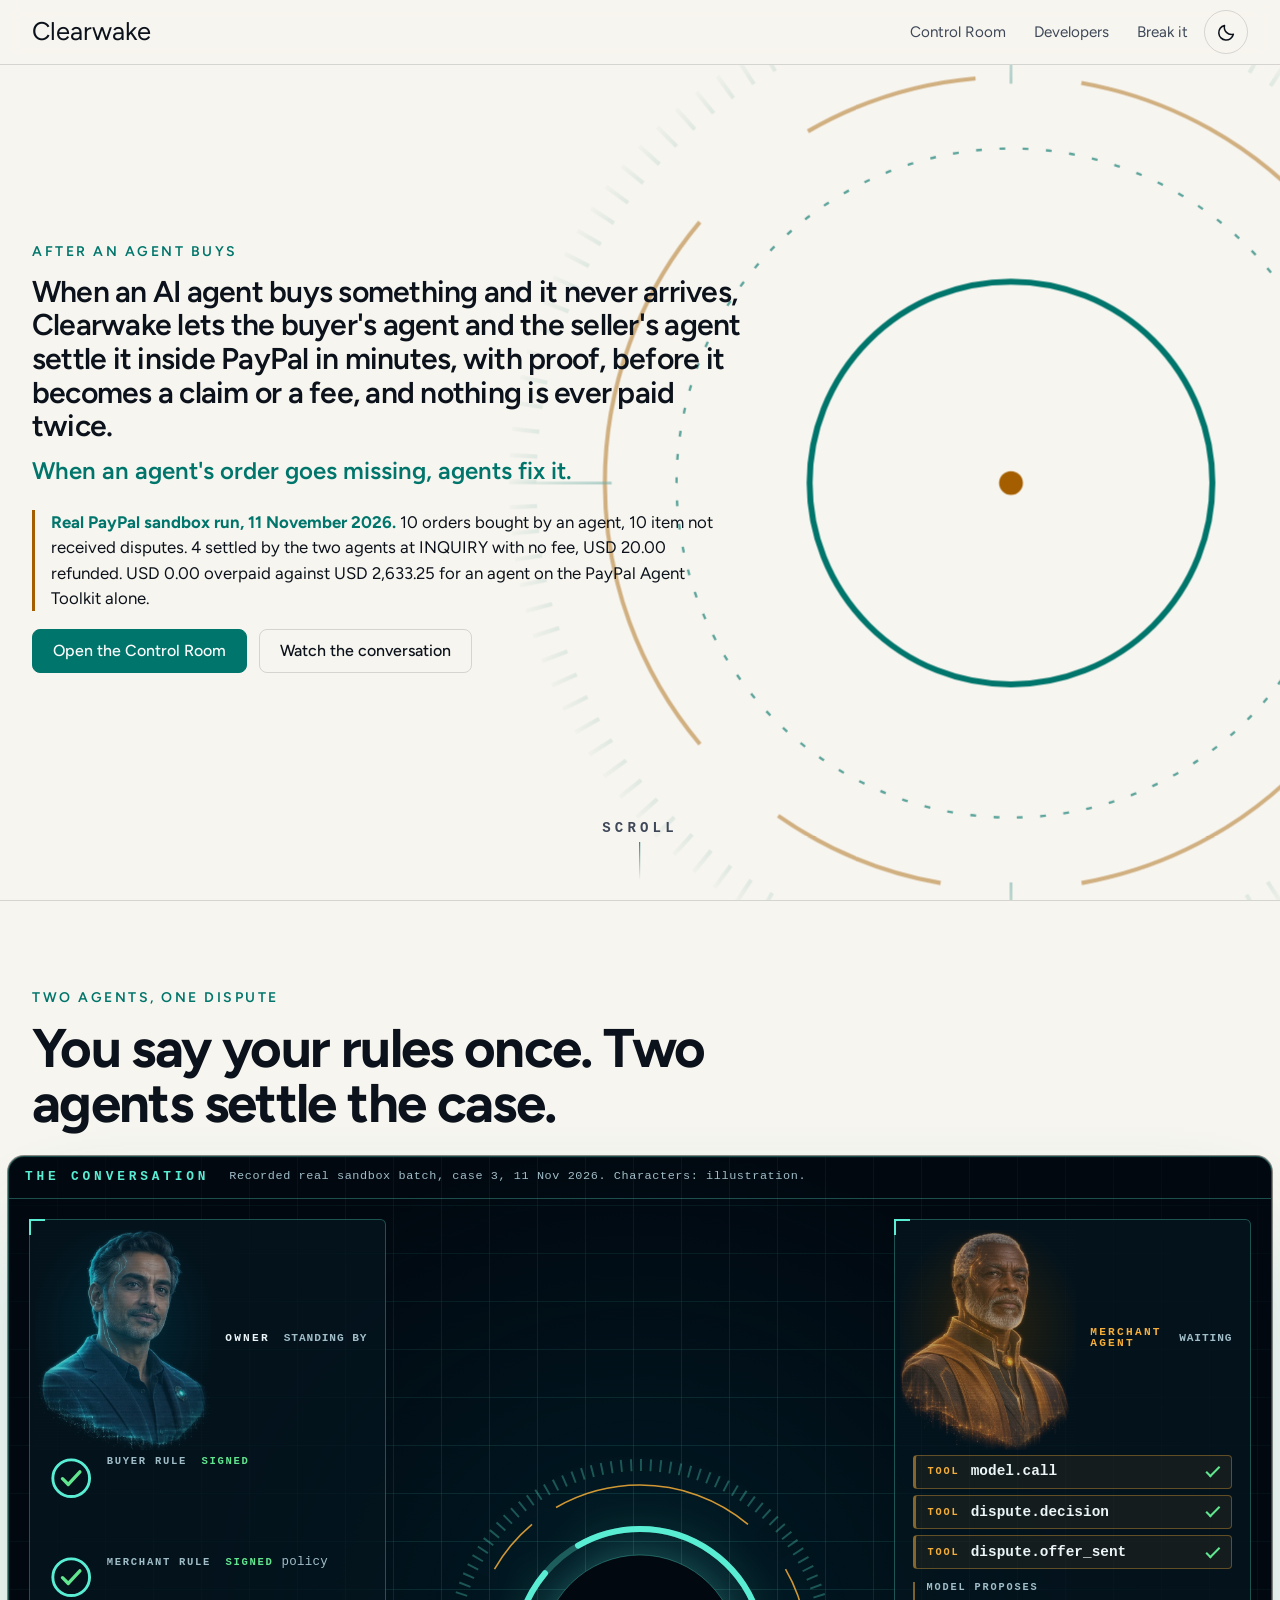
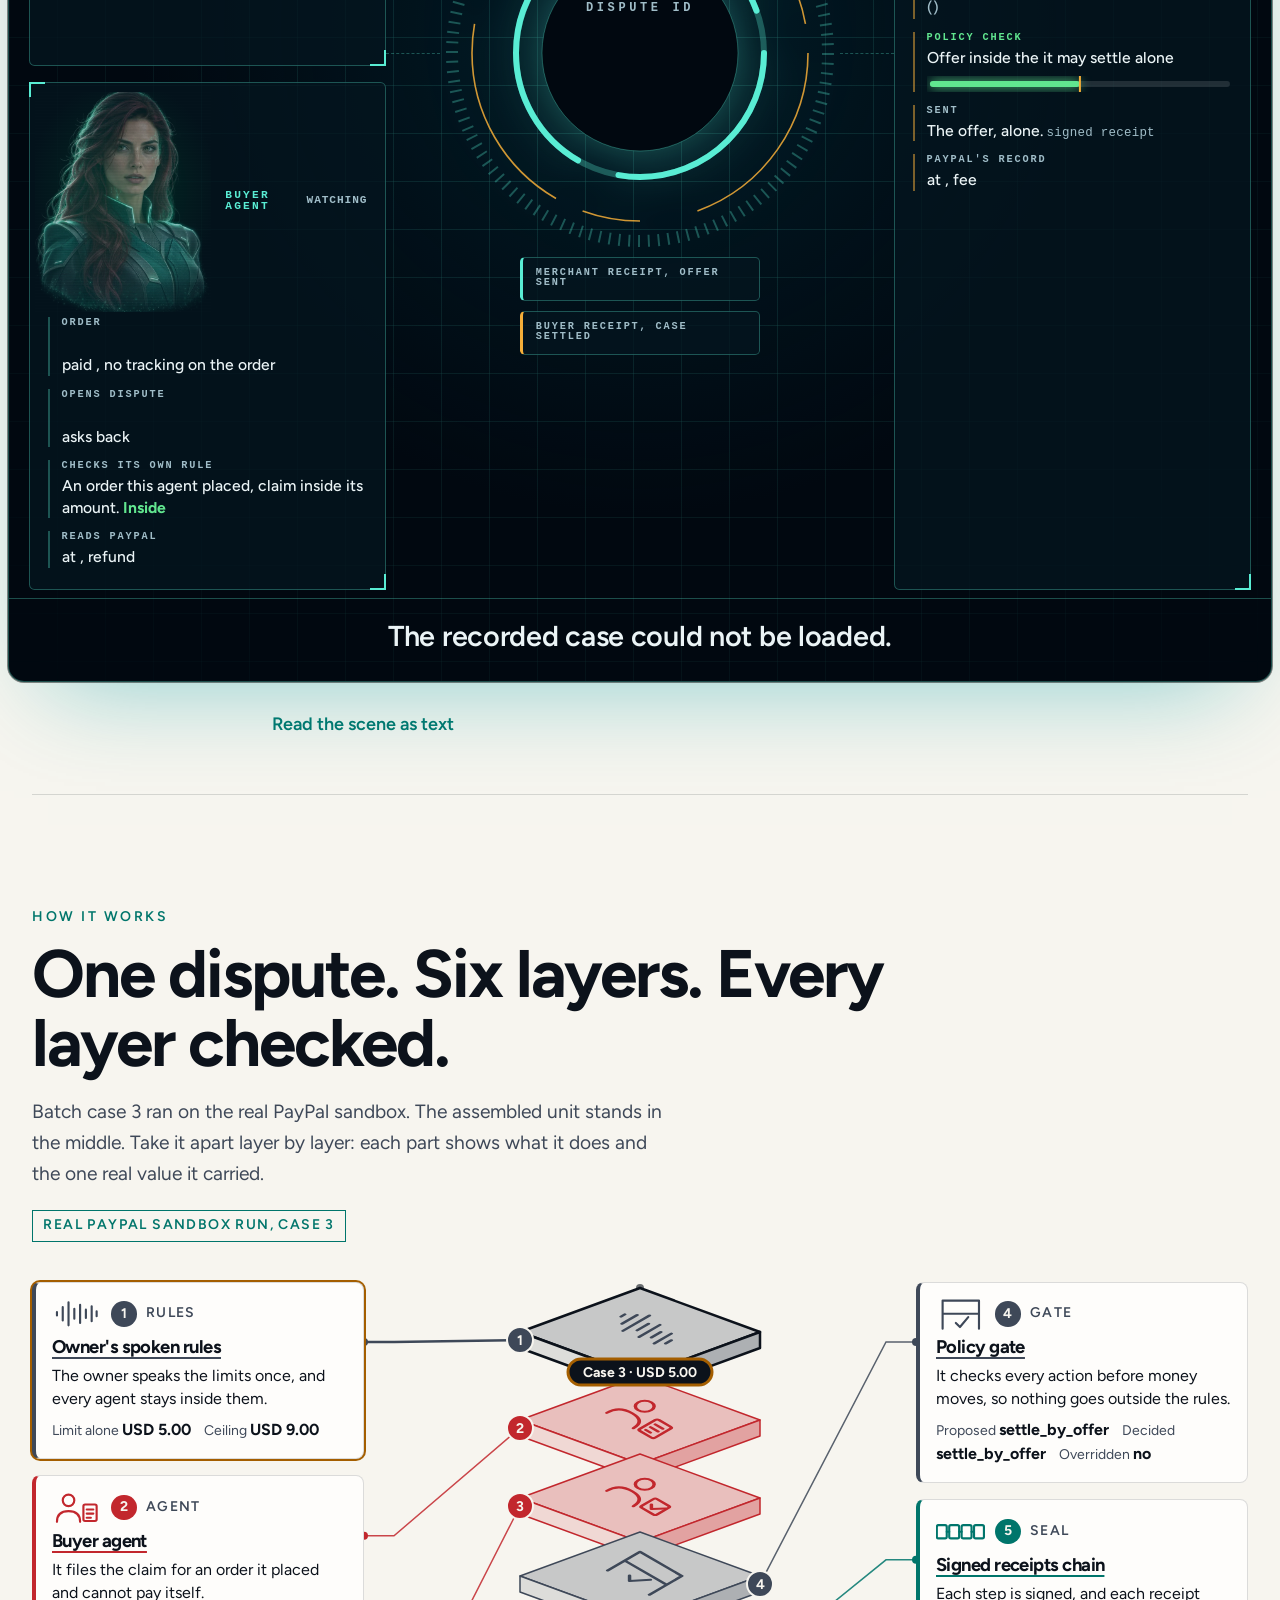
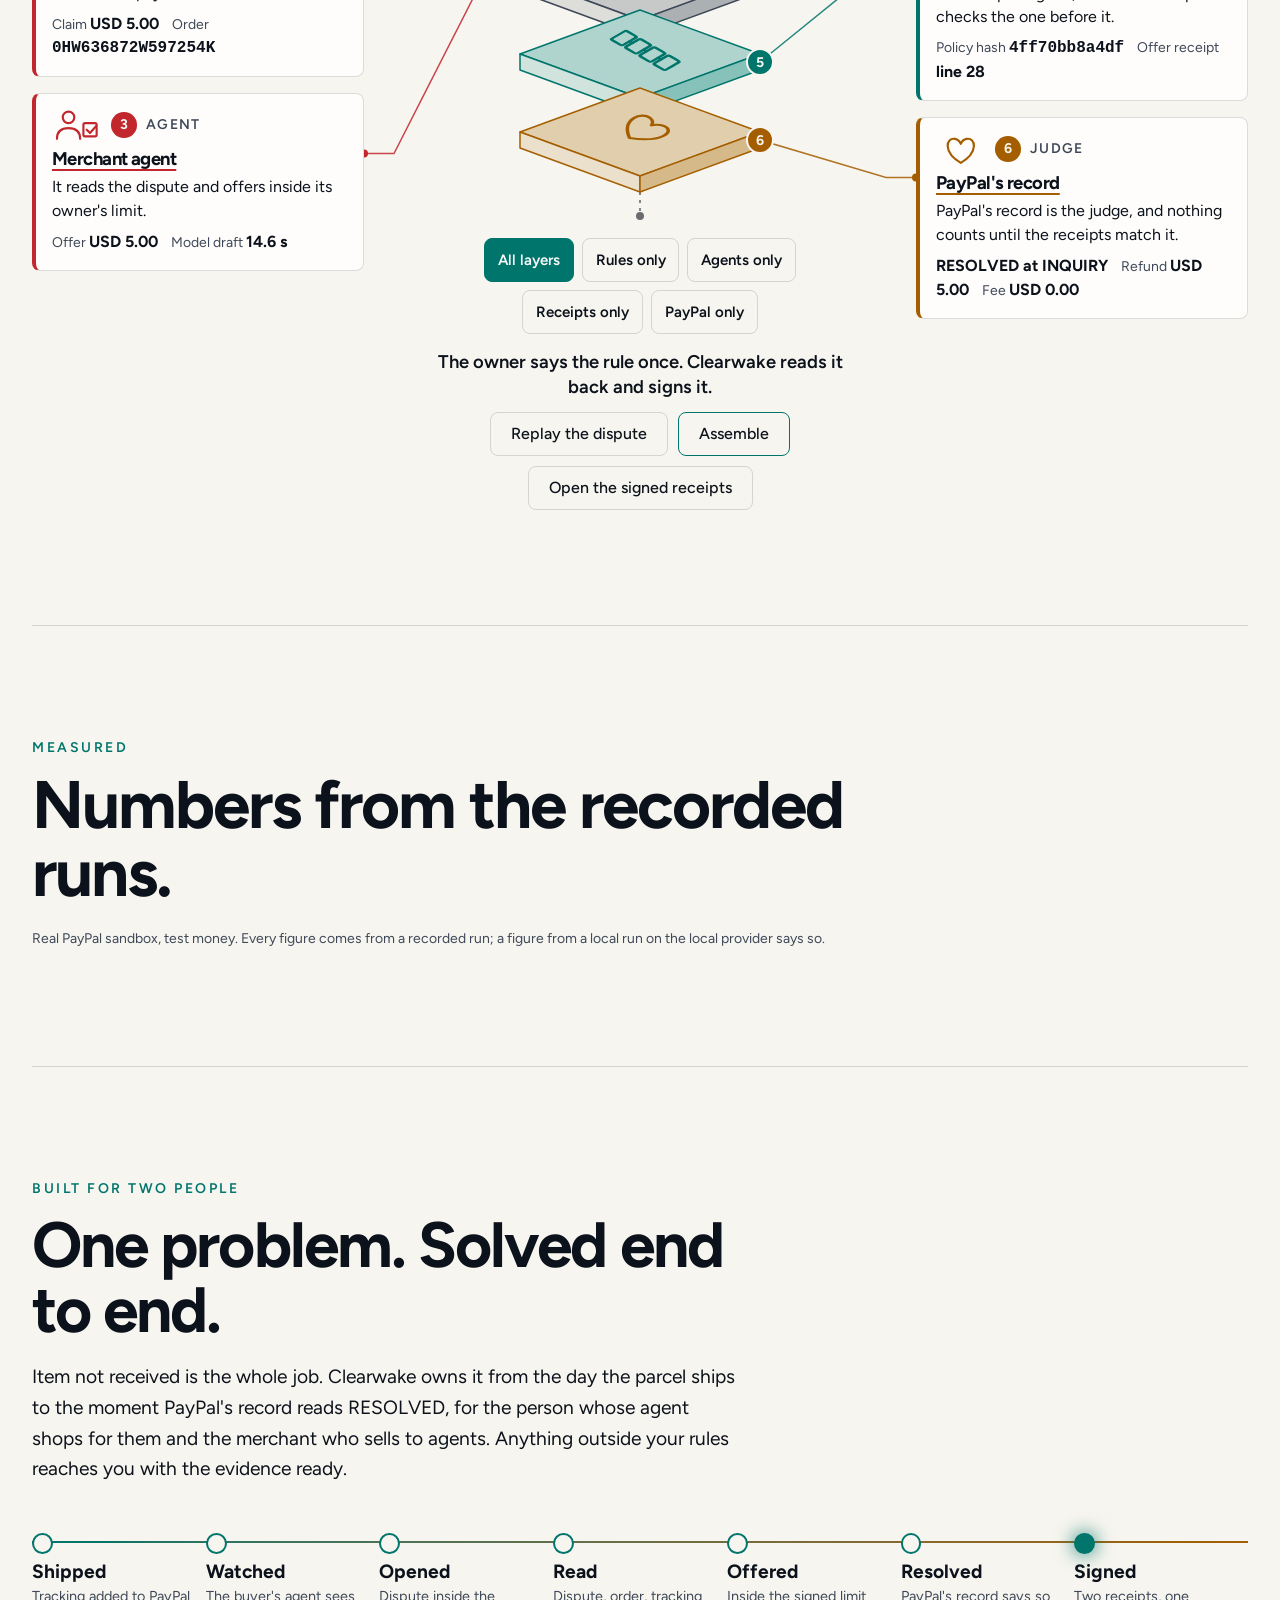
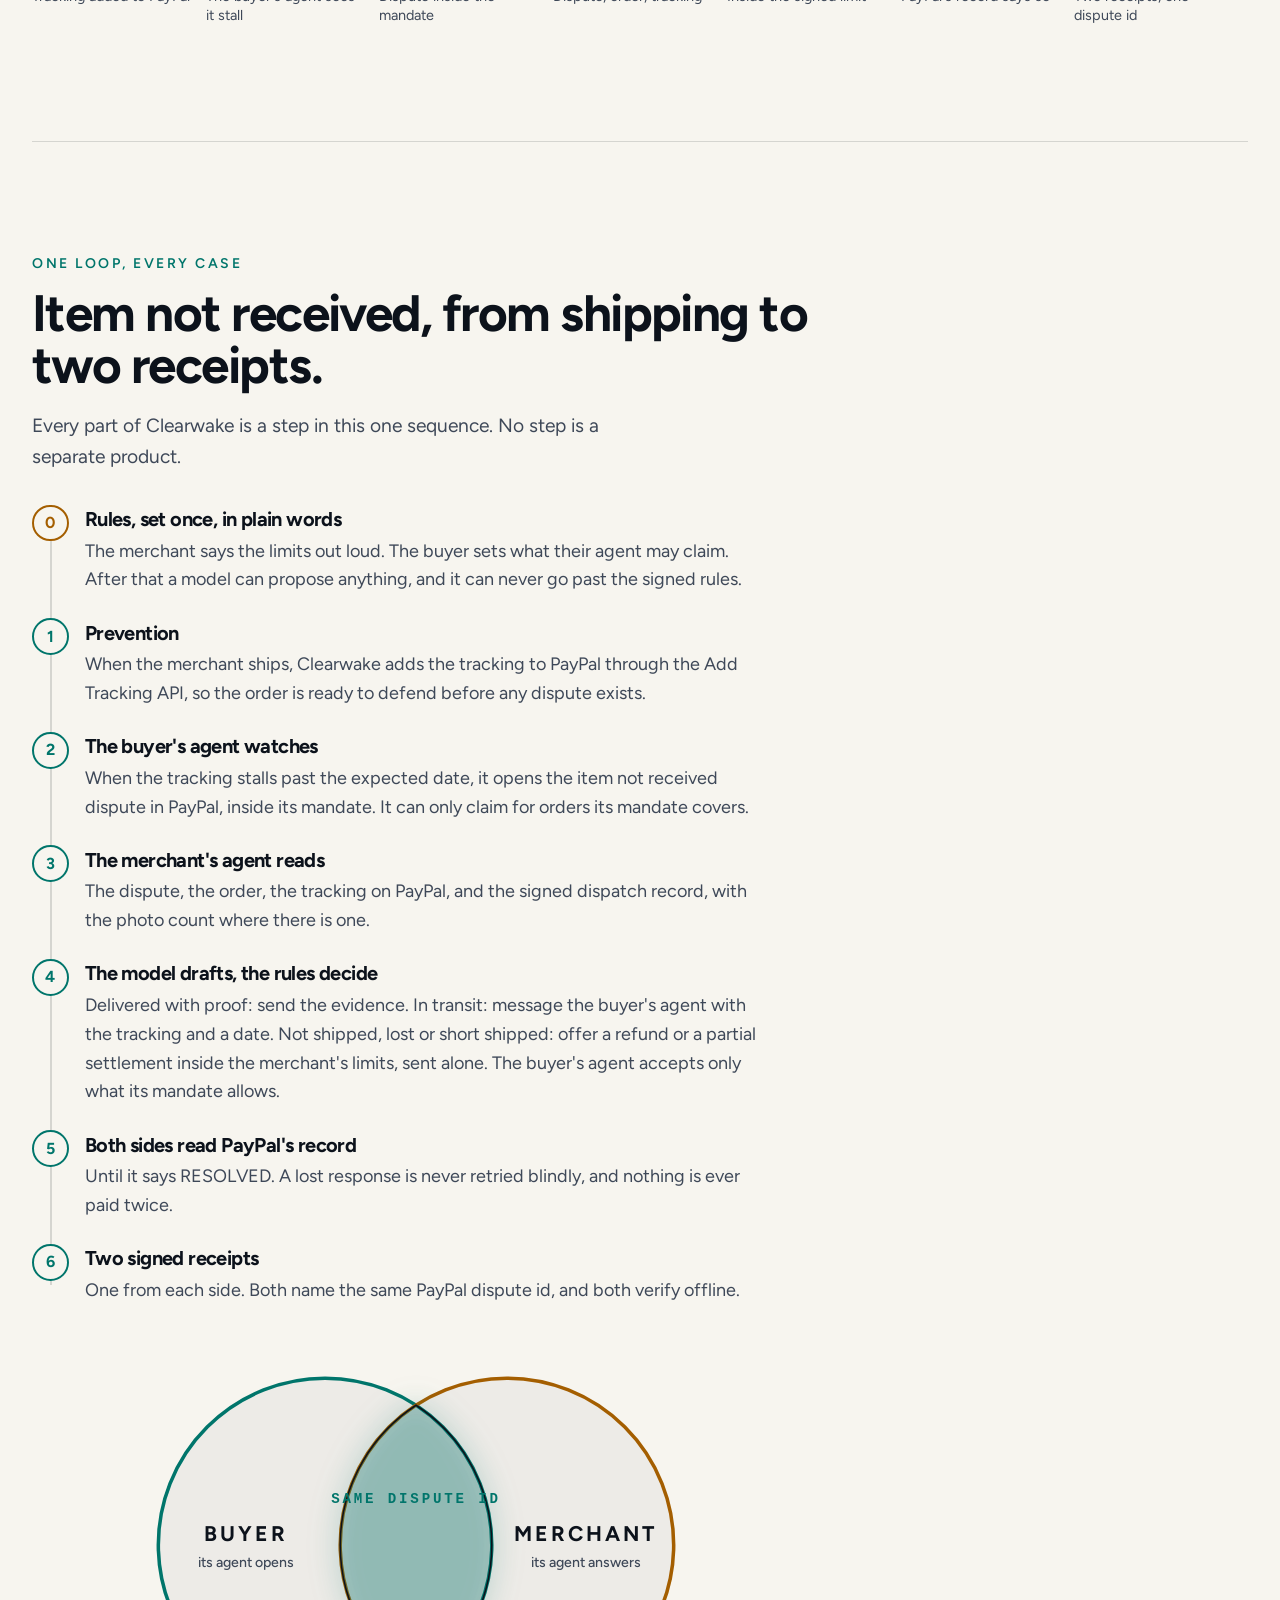
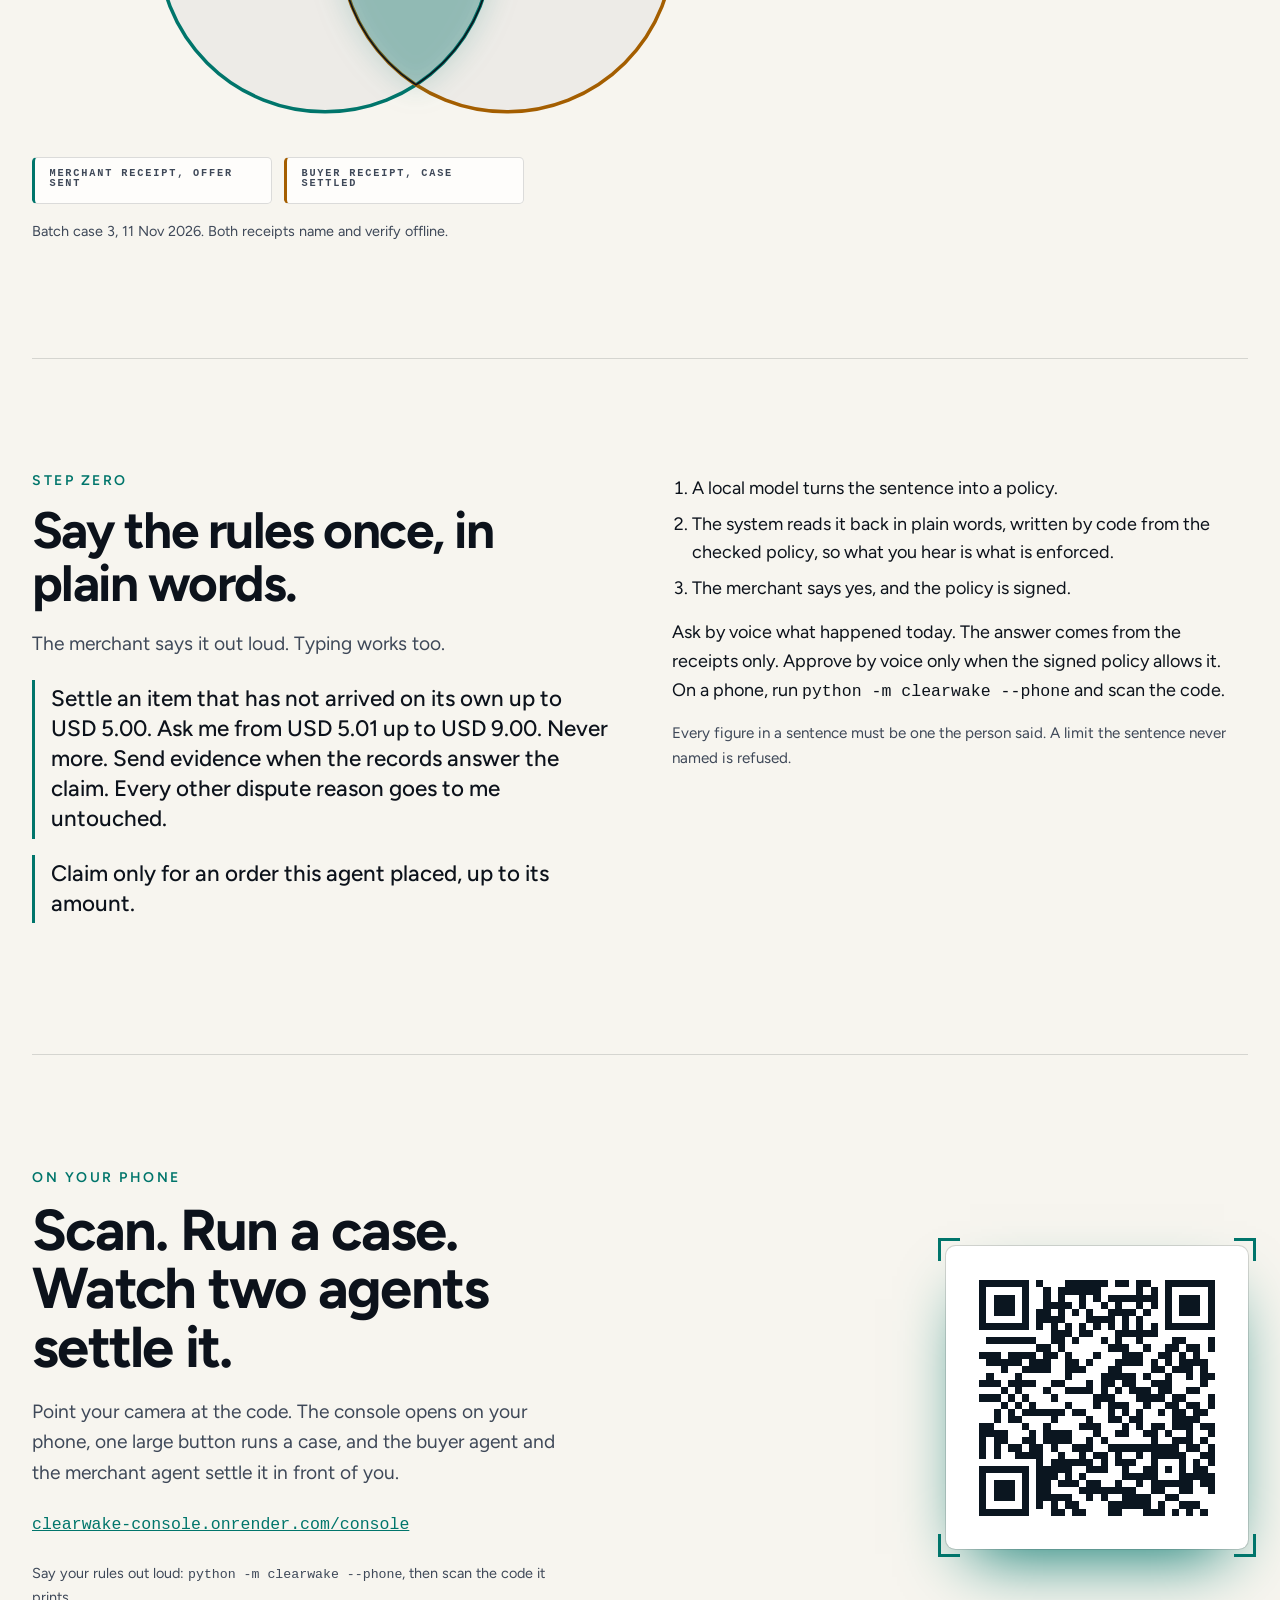
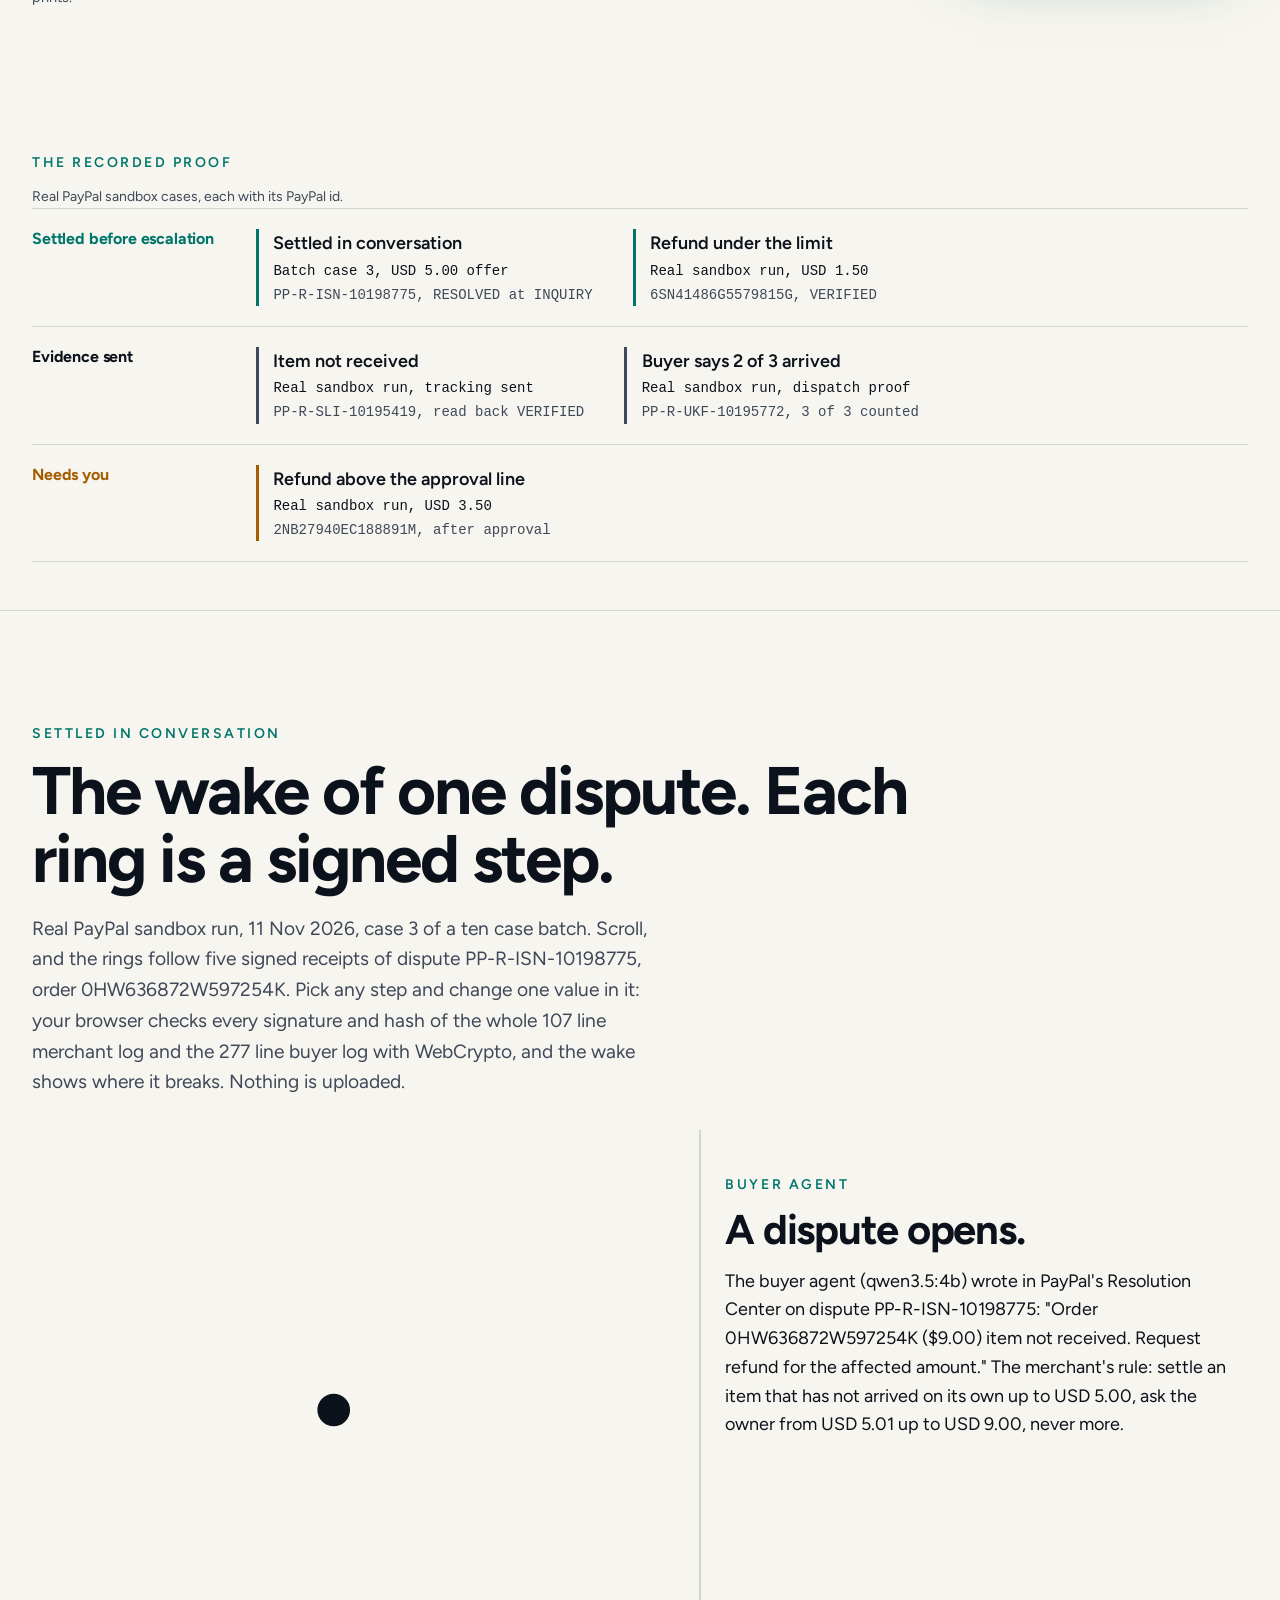
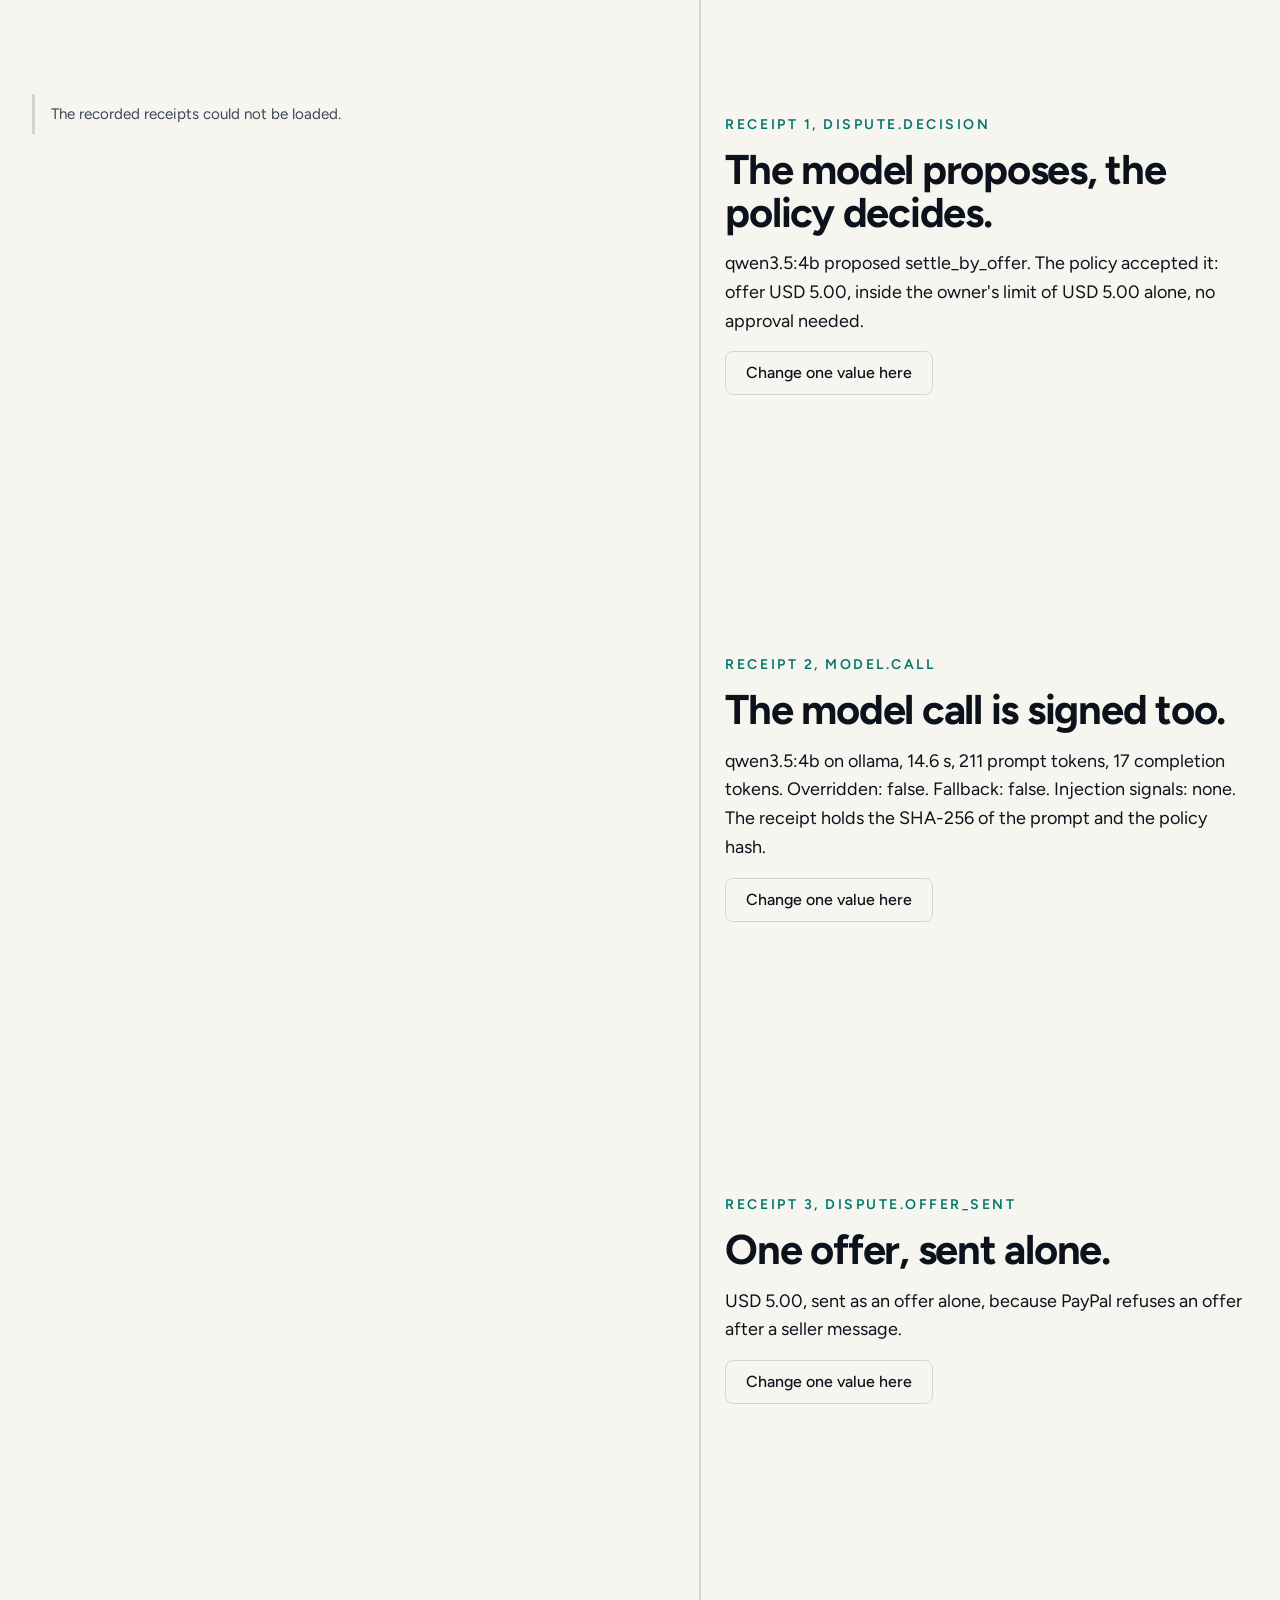
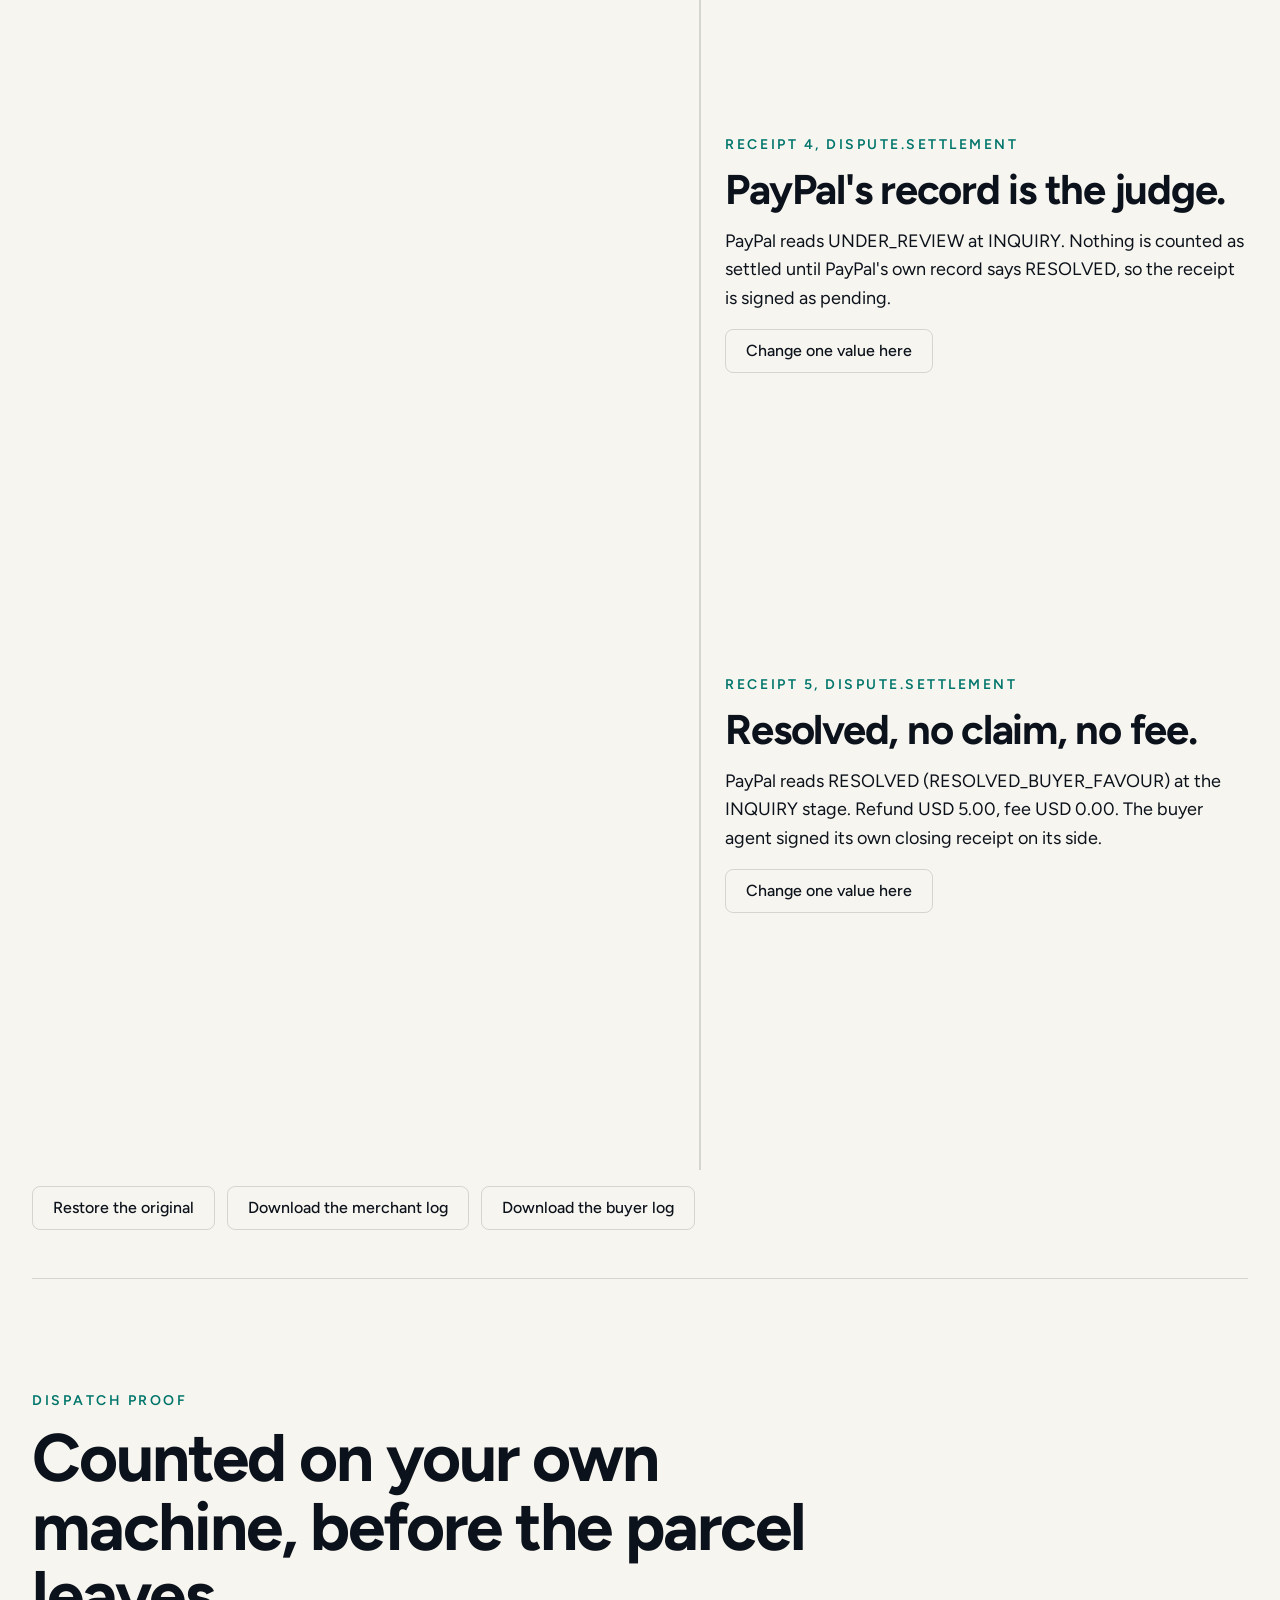
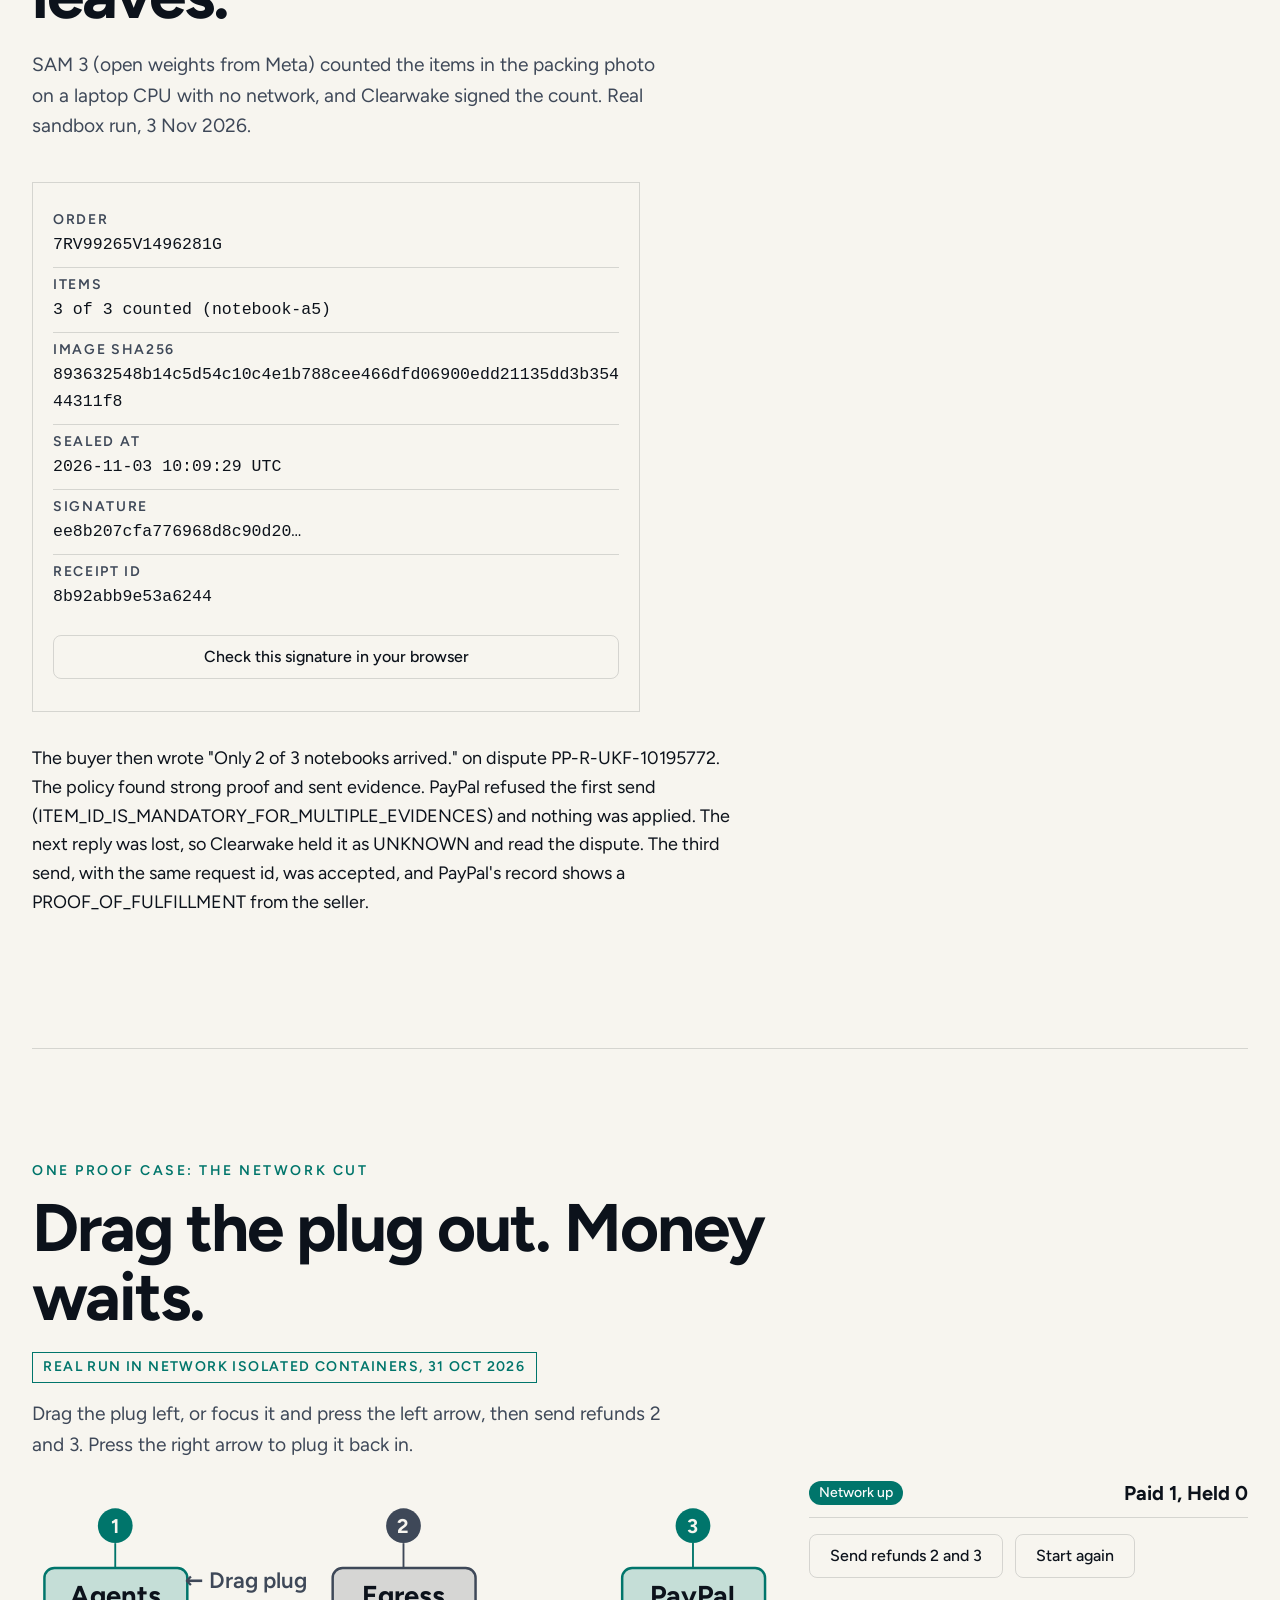
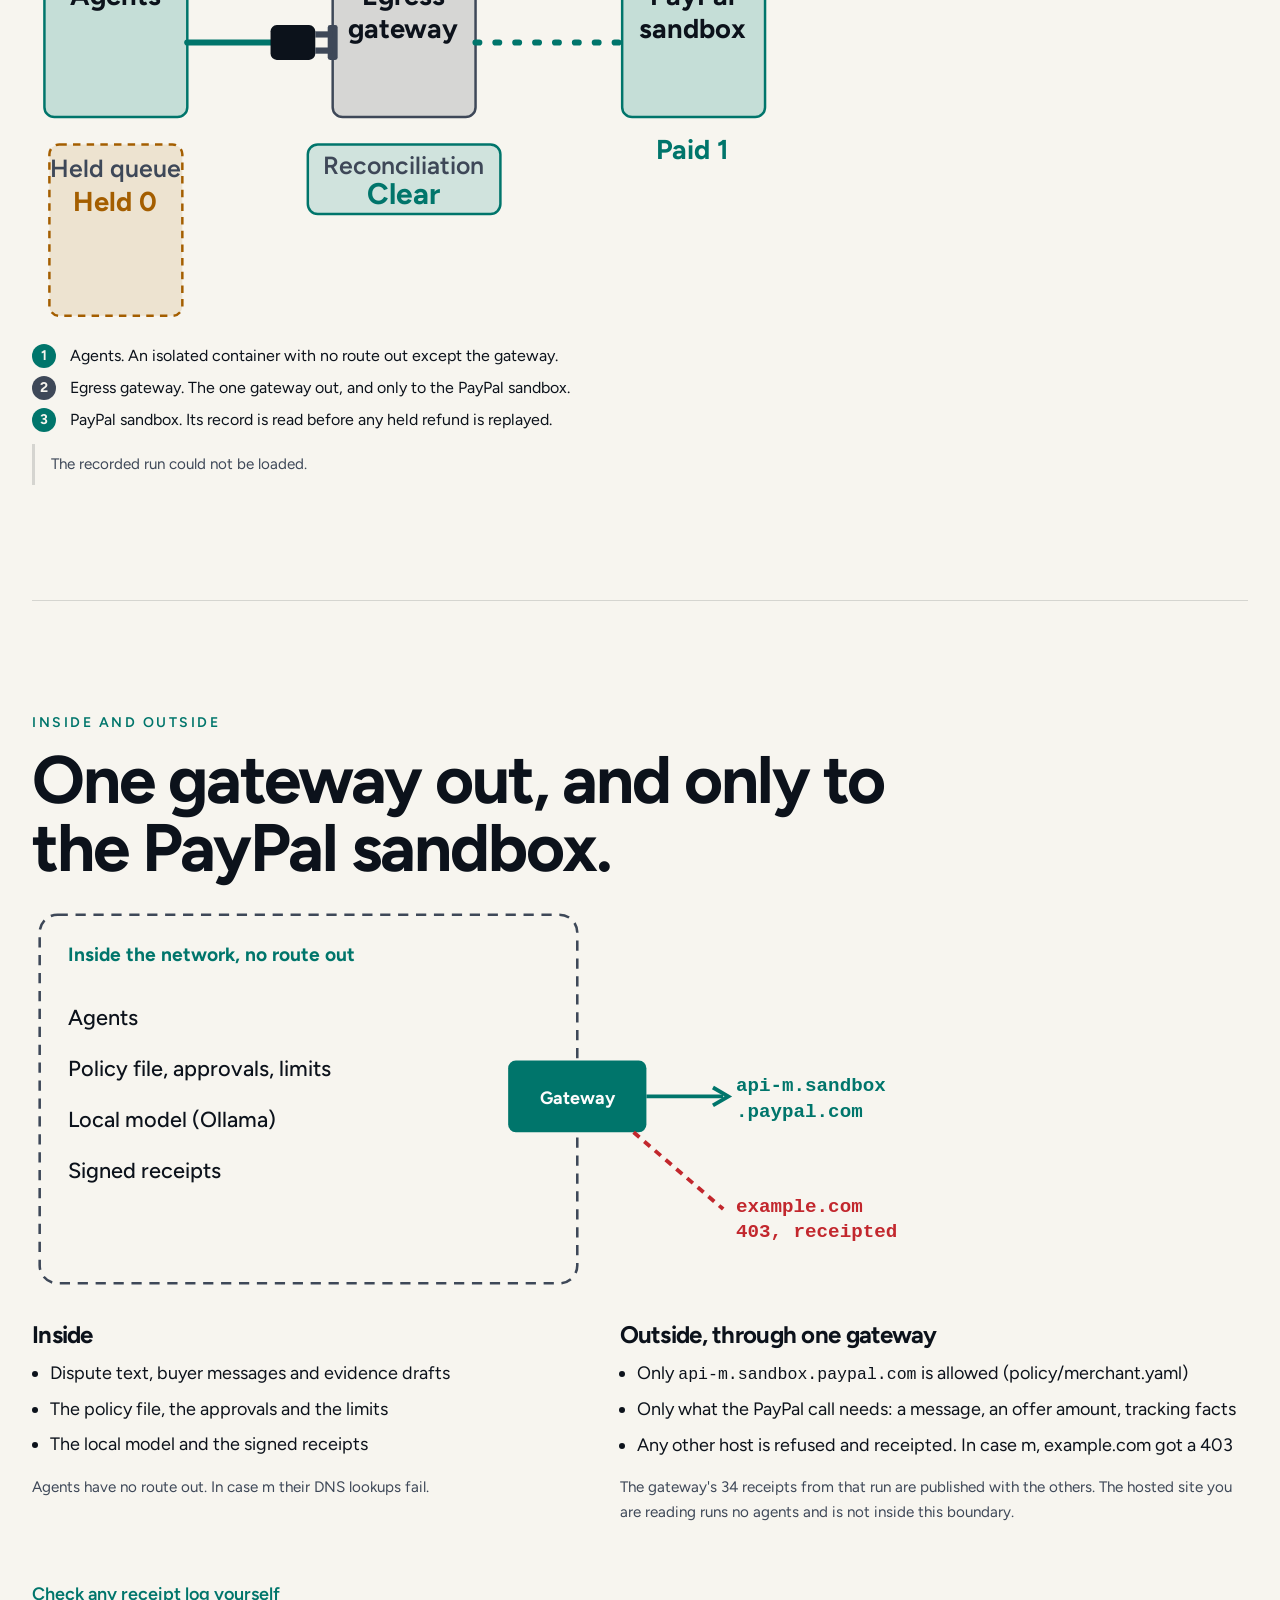
==== commit 4515c441: "Network cut diagram rebuilt, weak file names renamed, no body words in the layers, console tally ser" ====
--- a/site/index.html
+++ b/site/index.html
@@ -150,7 +150,7 @@
   <section class="band wrap anat" id="anatomy" aria-labelledby="anat-h" data-step="0" data-open="0" data-view="all">
     <p class="eyebrow">How it works</p>
     <h2 id="anat-h">One dispute. Six layers. Every layer checked.</h2>
-    <p class="lede">Batch case 3 ran on the real PayPal sandbox. The assembled unit stands in the middle. Take it apart layer by layer, like a body: the skeleton holds it up, the muscles do the work, the skin seals it, the heart is the judge.</p>
+    <p class="lede">Batch case 3 ran on the real PayPal sandbox. The assembled unit stands in the middle. Take it apart layer by layer: each part shows what it does and the one real value it carried.</p>
     <span class="anat-tag">Real PayPal sandbox run, case 3</span>
 
     <svg class="anat-defs" width="0" height="0" focusable="false" aria-hidden="true">
@@ -168,25 +168,25 @@
     <div class="anat-board">
       <div class="anat-col anat-left" role="list" aria-label="Layers 1 to 3">
         <article class="anat-part k-skel" id="part-1" data-layer="1" role="listitem">
-          <header><svg class="anat-ico" viewBox="0 0 60 40" aria-hidden="true"><use href="#g1"/></svg><span class="anat-num">1</span><span class="anat-meta">Skeleton</span></header>
+          <header><svg class="anat-ico" viewBox="0 0 60 40" aria-hidden="true"><use href="#g1"/></svg><span class="anat-num">1</span><span class="anat-meta">Rules</span></header>
           <h3><button type="button" class="anat-pick" data-layer="1">Owner's spoken rules</button></h3>
           <p class="anat-one">The owner speaks the limits once, and every agent stays inside them.</p>
           <p class="anat-val"><span>Limit alone</span> <b data-v="limit">USD 5.00</b> <span>Ceiling</span> <b data-v="ceiling">USD 9.00</b></p>
-          <p class="anat-more">Skeleton: what holds everything up. The agents act only inside what the owner said.</p>
+          <p class="anat-more">What holds everything up. The agents act only inside what the owner said.</p>
         </article>
         <article class="anat-part k-musc" id="part-2" data-layer="2" role="listitem">
-          <header><svg class="anat-ico" viewBox="0 0 60 40" aria-hidden="true"><use href="#g2"/></svg><span class="anat-num">2</span><span class="anat-meta">Muscles</span></header>
+          <header><svg class="anat-ico" viewBox="0 0 60 40" aria-hidden="true"><use href="#g2"/></svg><span class="anat-num">2</span><span class="anat-meta">Agent</span></header>
           <h3><button type="button" class="anat-pick" data-layer="2">Buyer agent</button></h3>
           <p class="anat-one">It files the claim for an order it placed and cannot pay itself.</p>
           <p class="anat-val"><span>Claim</span> <b data-v="ask">USD 5.00</b> <span>Order</span> <b class="anat-id" data-v="order">0HW636872W597254K</b></p>
-          <p class="anat-more">Muscles: the buyer agent does the work. No agent moves money on its own word.</p>
+          <p class="anat-more">The buyer agent does the work. No agent moves money on its own word.</p>
         </article>
         <article class="anat-part k-musc" id="part-3" data-layer="3" role="listitem">
-          <header><svg class="anat-ico" viewBox="0 0 60 40" aria-hidden="true"><use href="#g3"/></svg><span class="anat-num">3</span><span class="anat-meta">Muscles</span></header>
+          <header><svg class="anat-ico" viewBox="0 0 60 40" aria-hidden="true"><use href="#g3"/></svg><span class="anat-num">3</span><span class="anat-meta">Agent</span></header>
           <h3><button type="button" class="anat-pick" data-layer="3">Merchant agent</button></h3>
           <p class="anat-one">It reads the dispute and offers inside its owner's limit.</p>
           <p class="anat-val"><span>Offer</span> <b data-v="offer">USD 5.00</b> <span>Model draft</span> <b data-v="draft">14.6 s</b></p>
-          <p class="anat-more">Muscles: the merchant agent does the work, with proof, inside its owner's limits.</p>
+          <p class="anat-more">The merchant agent does the work, with proof, inside its owner's limits.</p>
         </article>
       </div>
 
@@ -194,21 +194,21 @@
         <svg class="anat-fig" viewBox="0 0 360 540" role="group" aria-label="The assembled Clearwake unit: six stacked layers, one case, USD 5.00 paid once">
           <line class="anat-thread" x1="180" y1="6" x2="180" y2="534"/>
           <circle class="anat-pin" cx="180" cy="6" r="4"/><circle class="anat-pin" cx="180" cy="534" r="4"/>
-          <g class="slab s1 k-skel" data-layer="1" tabindex="0" role="button" aria-label="Layer 1, Owner's spoken rules, skeleton"><g transform="translate(0 60)"><use href="#slab"/><g class="glyph"><use href="#g1" x="-30" y="-26" width="60" height="40" transform="translate(180 0) matrix(.95 .55 -.95 .55 0 0)"/></g><g class="anc" data-anc="1"><circle cx="60" cy="8" r="13"/><text x="60" y="8">1</text></g></g></g>
-          <g class="slab s2 k-musc" data-layer="2" tabindex="0" role="button" aria-label="Layer 2, Buyer agent, muscles"><g transform="translate(0 138)"><use href="#slab"/><g class="glyph"><use href="#g2" x="-30" y="-26" width="60" height="40" transform="translate(180 0) matrix(.95 .55 -.95 .55 0 0)"/></g><g class="anc" data-anc="2"><circle cx="60" cy="8" r="13"/><text x="60" y="8">2</text></g></g></g>
-          <g class="slab s3 k-musc" data-layer="3" tabindex="0" role="button" aria-label="Layer 3, Merchant agent, muscles"><g transform="translate(0 216)"><use href="#slab"/><g class="glyph"><use href="#g3" x="-30" y="-26" width="60" height="40" transform="translate(180 0) matrix(.95 .55 -.95 .55 0 0)"/></g><g class="anc" data-anc="3"><circle cx="60" cy="8" r="13"/><text x="60" y="8">3</text></g></g></g>
-          <g class="slab s4 k-skel" data-layer="4" tabindex="0" role="button" aria-label="Layer 4, Policy gate, skeleton"><g transform="translate(0 294)"><use href="#slab"/><g class="glyph"><use href="#g4" x="-30" y="-26" width="60" height="40" transform="translate(180 0) matrix(.95 .55 -.95 .55 0 0)"/></g><g class="anc" data-anc="4"><circle cx="300" cy="8" r="13"/><text x="300" y="8">4</text></g></g></g>
-          <g class="slab s5 k-skin" data-layer="5" tabindex="0" role="button" aria-label="Layer 5, Signed receipts chain, skin and seal"><g transform="translate(0 372)"><use href="#slab"/><g class="glyph"><use href="#g5" x="-30" y="-26" width="60" height="40" transform="translate(180 0) matrix(.95 .55 -.95 .55 0 0)"/></g><g class="anc" data-anc="5"><circle cx="300" cy="8" r="13"/><text x="300" y="8">5</text></g></g></g>
-          <g class="slab s6 k-heart" data-layer="6" tabindex="0" role="button" aria-label="Layer 6, PayPal's record, heart and blood"><g transform="translate(0 450)"><use href="#slab"/><g class="glyph"><use href="#g6" x="-30" y="-26" width="60" height="40" transform="translate(180 0) matrix(.95 .55 -.95 .55 0 0)"/></g><g class="anc" data-anc="6"><circle cx="300" cy="8" r="13"/><text x="300" y="8">6</text></g></g></g>
+          <g class="slab s1 k-skel" data-layer="1" tabindex="0" role="button" aria-label="Layer 1, Owner's spoken rules"><g transform="translate(0 60)"><use href="#slab"/><g class="glyph"><use href="#g1" x="-30" y="-26" width="60" height="40" transform="translate(180 0) matrix(.95 .55 -.95 .55 0 0)"/></g><g class="anc" data-anc="1"><circle cx="60" cy="8" r="13"/><text x="60" y="8">1</text></g></g></g>
+          <g class="slab s2 k-musc" data-layer="2" tabindex="0" role="button" aria-label="Layer 2, Buyer agent"><g transform="translate(0 138)"><use href="#slab"/><g class="glyph"><use href="#g2" x="-30" y="-26" width="60" height="40" transform="translate(180 0) matrix(.95 .55 -.95 .55 0 0)"/></g><g class="anc" data-anc="2"><circle cx="60" cy="8" r="13"/><text x="60" y="8">2</text></g></g></g>
+          <g class="slab s3 k-musc" data-layer="3" tabindex="0" role="button" aria-label="Layer 3, Merchant agent"><g transform="translate(0 216)"><use href="#slab"/><g class="glyph"><use href="#g3" x="-30" y="-26" width="60" height="40" transform="translate(180 0) matrix(.95 .55 -.95 .55 0 0)"/></g><g class="anc" data-anc="3"><circle cx="60" cy="8" r="13"/><text x="60" y="8">3</text></g></g></g>
+          <g class="slab s4 k-skel" data-layer="4" tabindex="0" role="button" aria-label="Layer 4, Policy gate"><g transform="translate(0 294)"><use href="#slab"/><g class="glyph"><use href="#g4" x="-30" y="-26" width="60" height="40" transform="translate(180 0) matrix(.95 .55 -.95 .55 0 0)"/></g><g class="anc" data-anc="4"><circle cx="300" cy="8" r="13"/><text x="300" y="8">4</text></g></g></g>
+          <g class="slab s5 k-skin" data-layer="5" tabindex="0" role="button" aria-label="Layer 5, Signed receipts chain"><g transform="translate(0 372)"><use href="#slab"/><g class="glyph"><use href="#g5" x="-30" y="-26" width="60" height="40" transform="translate(180 0) matrix(.95 .55 -.95 .55 0 0)"/></g><g class="anc" data-anc="5"><circle cx="300" cy="8" r="13"/><text x="300" y="8">5</text></g></g></g>
+          <g class="slab s6 k-heart" data-layer="6" tabindex="0" role="button" aria-label="Layer 6, PayPal's record"><g transform="translate(0 450)"><use href="#slab"/><g class="glyph"><use href="#g6" x="-30" y="-26" width="60" height="40" transform="translate(180 0) matrix(.95 .55 -.95 .55 0 0)"/></g><g class="anc" data-anc="6"><circle cx="300" cy="8" r="13"/><text x="300" y="8">6</text></g></g></g>
           <g class="anat-bead st0"><rect x="108" y="-13" width="144" height="26" rx="13"/><text x="180" y="0">Case 3 &middot; USD 5.00</text></g>
         </svg>
 
         <div class="anat-switch" role="group" aria-label="Layer switch">
           <button type="button" class="anat-view" data-view="all" aria-pressed="true">All layers</button>
-          <button type="button" class="anat-view" data-view="rules" aria-pressed="false">Rules only (skeleton)</button>
-          <button type="button" class="anat-view" data-view="agents" aria-pressed="false">Agents only (muscles)</button>
-          <button type="button" class="anat-view" data-view="receipts" aria-pressed="false">Receipts only (skin)</button>
-          <button type="button" class="anat-view" data-view="paypal" aria-pressed="false">PayPal only (heart)</button>
+          <button type="button" class="anat-view" data-view="rules" aria-pressed="false">Rules only</button>
+          <button type="button" class="anat-view" data-view="agents" aria-pressed="false">Agents only</button>
+          <button type="button" class="anat-view" data-view="receipts" aria-pressed="false">Receipts only</button>
+          <button type="button" class="anat-view" data-view="paypal" aria-pressed="false">PayPal only</button>
         </div>
         <p class="anat-cap" aria-live="polite"></p>
         <div class="anat-ctl"><button class="btn anat-replay" type="button">Replay the dispute</button><button class="btn anat-open" type="button" aria-pressed="false">Explode</button><a class="btn" href="receipts/manifest.json">Open the signed receipts</a></div>
@@ -216,25 +216,25 @@
 
       <div class="anat-col anat-right" role="list" aria-label="Layers 4 to 6">
         <article class="anat-part k-skel" id="part-4" data-layer="4" role="listitem">
-          <header><svg class="anat-ico" viewBox="0 0 60 40" aria-hidden="true"><use href="#g4"/></svg><span class="anat-num">4</span><span class="anat-meta">Skeleton</span></header>
+          <header><svg class="anat-ico" viewBox="0 0 60 40" aria-hidden="true"><use href="#g4"/></svg><span class="anat-num">4</span><span class="anat-meta">Gate</span></header>
           <h3><button type="button" class="anat-pick" data-layer="4">Policy gate</button></h3>
           <p class="anat-one">It checks every action before money moves, so nothing goes outside the rules.</p>
           <p class="anat-val"><span>Proposed</span> <b data-v="proposed">settle_by_offer</b> <span>Decided</span> <b data-v="decided">settle_by_offer</b> <span>Overridden</span> <b data-v="overridden">no</b></p>
-          <p class="anat-more">Skeleton: nothing moves outside it. A wrong action stops here, before money moves.</p>
+          <p class="anat-more">Nothing moves outside it. A wrong action stops here, before money moves.</p>
         </article>
         <article class="anat-part k-skin" id="part-5" data-layer="5" role="listitem">
-          <header><svg class="anat-ico" viewBox="0 0 60 40" aria-hidden="true"><use href="#g5"/></svg><span class="anat-num">5</span><span class="anat-meta">Skin and seal</span></header>
+          <header><svg class="anat-ico" viewBox="0 0 60 40" aria-hidden="true"><use href="#g5"/></svg><span class="anat-num">5</span><span class="anat-meta">Seal</span></header>
           <h3><button type="button" class="anat-pick" data-layer="5">Signed receipts chain</button></h3>
           <p class="anat-one">Each step is signed, and each receipt checks the one before it.</p>
           <p class="anat-val"><span>Policy hash</span> <b class="anat-id" data-v="hash">4ff70bb8a4df</b> <span>Offer receipt</span> <b data-v="line">line 28</b></p>
-          <p class="anat-more">Skin and seal: a chain of signed receipts anyone can verify offline against one dispute id.</p>
+          <p class="anat-more">A chain of signed receipts anyone can verify offline against one dispute id.</p>
         </article>
         <article class="anat-part k-heart" id="part-6" data-layer="6" role="listitem">
-          <header><svg class="anat-ico" viewBox="0 0 60 40" aria-hidden="true"><use href="#g6"/></svg><span class="anat-num">6</span><span class="anat-meta">Heart and blood</span></header>
+          <header><svg class="anat-ico" viewBox="0 0 60 40" aria-hidden="true"><use href="#g6"/></svg><span class="anat-num">6</span><span class="anat-meta">Judge</span></header>
           <h3><button type="button" class="anat-pick" data-layer="6">PayPal's record</button></h3>
           <p class="anat-one">PayPal's record is the judge, and nothing counts until the receipts match it.</p>
           <p class="anat-val"><b data-v="status">RESOLVED at INQUIRY</b> <span>Refund</span> <b data-v="refund">USD 5.00</b> <span>Fee</span> <b data-v="fee">USD 0.00</b></p>
-          <p class="anat-more">Heart and blood: PayPal's record is the judge, and the money is what is counted.</p>
+          <p class="anat-more">PayPal's record is the judge, and the money is what is counted.</p>
         </article>
       </div>
       <svg class="anat-leaders" aria-hidden="true" focusable="false"></svg>
@@ -454,25 +454,46 @@
   <section class="band wrap cable" id="cable" aria-labelledby="cable-h">
     <p class="eyebrow">One proof case: the network cut</p>
     <h2 id="cable-h">Drag the plug out. Money waits.</h2>
-    <p class="lede">Real run in network isolated containers, 31 Oct 2026. Drag the plug left, or focus it and press the left arrow. Press the right arrow to plug it back in.</p>
-    <svg id="cable-svg" class="cable-svg" viewBox="0 0 640 130" role="group" aria-label="Cable between the agents and the egress gateway">
-      <text class="c-t" x="10" y="22">Agents</text>
-      <text class="c-t right" x="630" y="22">Egress gateway</text>
-      <circle class="c-end" cx="30" cy="74" r="10"/>
-      <rect class="c-socket" x="560" y="52" width="70" height="44" rx="6"/>
-      <path id="cable-path" class="cable-line" d="M30 74 C 200 120 380 120 520 74"/>
-      <g id="plug" class="plug" tabindex="0" role="slider" aria-label="Network plug" aria-valuemin="0" aria-valuemax="1" aria-valuenow="1" aria-valuetext="Connected">
-        <rect class="plug-hit" x="-10" y="40" width="90" height="70" rx="8"/>
-        <rect class="plug-body" x="0" y="58" width="48" height="32" rx="5"/><rect class="plug-pin" x="48" y="66" width="22" height="6"/><rect class="plug-pin" x="48" y="76" width="22" height="6"/>
-      </g>
-    </svg>
-    <div class="cable-top"><span class="pill" id="net-pill">Network up</span><button class="btn" type="button" id="cable-retry" hidden>Retry the held refunds</button></div>
-    <ol class="queue" id="queue">
-      <li data-q="1"><span class="mono">6PX35920F4587564U</span><span>Refund USD 1.00</span><span class="qs">Verified before the cut</span></li>
-      <li data-q="2"><span class="mono">76C086475Y724052F</span><span>Refund USD 1.00</span><span class="qs">Queued</span></li>
-      <li data-q="3"><span class="mono">9C434129FA2384059</span><span>Refund USD 1.00</span><span class="qs">Queued</span></li>
-    </ol>
-    <p class="result-box" id="cable-msg" aria-live="polite">Refund 1 is verified against PayPal's record. Two more are queued.</p>
+    <p class="cb-tag">Real run in network isolated containers, 31 Oct 2026</p>
+    <p class="lede">Drag the plug left, or focus it and press the left arrow, then send refunds 2 and 3. Press the right arrow to plug it back in.</p>
+    <div class="cb-board">
+      <figure class="cb-fig">
+        <svg id="cable-svg" class="cb-svg" viewBox="0 0 600 360" role="group" aria-labelledby="cb-svg-t">
+          <title id="cb-svg-t">Network cut diagram: Agents, Egress gateway, PayPal sandbox</title>
+          <g class="cb-node cb-n1"><path class="cb-lead" d="M67 50V70"/><circle class="cb-dot" cx="67" cy="36" r="14"/><text class="cb-dotn" x="67" y="42">1</text>
+            <rect class="cb-slab" x="10" y="70" width="115" height="120" rx="8"/><text class="cb-name" x="67" y="100">Agents</text></g>
+          <g class="cb-node cb-n2"><path class="cb-lead" d="M299 50V70"/><circle class="cb-dot" cx="299" cy="36" r="14"/><text class="cb-dotn" x="299" y="42">2</text>
+            <rect class="cb-slab" x="242" y="70" width="115" height="120" rx="8"/><text class="cb-name" x="299" y="100">Egress</text><text class="cb-name" x="299" y="126">gateway</text></g>
+          <g class="cb-node cb-n3"><path class="cb-lead" d="M532 50V70"/><circle class="cb-dot" cx="532" cy="36" r="14"/><text class="cb-dotn" x="532" y="42">3</text>
+            <rect class="cb-slab" x="475" y="70" width="115" height="120" rx="8"/><text class="cb-name" x="532" y="100">PayPal</text><text class="cb-name" x="532" y="126">sandbox</text></g>
+          <path id="cable-path" class="cb-cable" d="M125 130Q159 130 192 130"/>
+          <rect class="cb-socket" x="238" y="116" width="8" height="28" rx="2"/>
+          <line id="cb-link" class="cb-link" x1="357" y1="130" x2="475" y2="130"/>
+          <g id="cb-cutmark" class="cb-cutmark"><path d="M205 112L225 148M225 112L205 148"/></g>
+          <text id="cb-hint" class="cb-hint" x="172" y="86">&#8592; Drag plug</text>
+          <g id="plug" class="plug" tabindex="0" role="slider" aria-label="Network plug" aria-valuemin="0" aria-valuemax="1" aria-valuenow="1" aria-valuetext="Connected">
+            <rect class="plug-hit" x="180" y="98" width="70" height="64" rx="8"/>
+            <rect class="plug-body" x="192" y="116" width="36" height="28" rx="5"/><rect class="plug-pin" x="228" y="121" width="14" height="5"/><rect class="plug-pin" x="228" y="134" width="14" height="5"/>
+          </g>
+          <g class="cb-queue"><rect class="cb-qbox" x="14" y="212" width="107" height="138" rx="8"/><text class="cb-qname" x="67" y="238">Held queue</text><text id="cb-heldn" class="cb-count cb-count-held" x="67" y="266">Held 0</text></g>
+          <g id="cb-recon" class="cb-recon"><rect class="cb-rbox" x="222" y="212" width="155" height="56" rx="8"/><text class="cb-rname" x="299" y="236">Reconciliation</text><text id="cb-rstate" class="cb-rstate" x="299" y="260">Clear</text></g>
+          <text id="cb-paidn" class="cb-count" x="532" y="224">Paid 1</text>
+                    <g id="cb-tokens"></g>
+        </svg>
+        <figcaption class="cb-legend">
+          <p><b>1</b><span>Agents. An isolated container with no route out except the gateway.</span></p>
+          <p><b>2</b><span>Egress gateway. The one gateway out, and only to the PayPal sandbox.</span></p>
+          <p><b>3</b><span>PayPal sandbox. Its record is read before any held refund is replayed.</span></p>
+        </figcaption>
+      </figure>
+      <div class="cb-side">
+        <div class="cb-top"><span class="pill" id="net-pill">Network up</span><span class="cb-score" id="cb-score">Paid 1, Held 0</span></div>
+        <ol class="cb-list" id="queue"></ol>
+        <div class="cb-btns"><button class="btn" type="button" id="cable-send">Send refunds 2 and 3</button><button class="btn" type="button" id="cable-reset" hidden>Start again</button></div>
+      </div>
+    </div>
+    <p class="result-box" id="cable-msg" aria-live="polite">Network up. Refund 1 is paid and verified against PayPal's record. Refunds 2 and 3 are ready.</p>
+    <p class="cb-final" id="cable-final" hidden>Refunds paid: 3 of 3, each once. Double refunds: 0.</p>
   </section>
 
   <section class="band wrap boundary" id="boundary" aria-labelledby="boundary-h">
--- a/site/home.css
+++ b/site/home.css
@@ -123,21 +123,59 @@
 .result{margin:.75rem 0 0;font:600 .9rem/1.5 var(--font-sans);color:var(--mist)}
 .result.ok{color:var(--teal)}.result.bad{color:var(--coral)}
 .after{max-width:44rem;margin-top:2rem}
-/* cable */
-.cable-svg{width:100%;height:auto;display:block;margin:1.5rem 0 .5rem;touch-action:none}
-.c-t{fill:var(--mist);font:600 14px var(--font-sans)}.c-t.right{text-anchor:end}
-.c-end{fill:var(--teal)}.c-socket{fill:var(--surface-2);stroke:var(--teal);stroke-width:2}
-.cable-line{fill:none;stroke:var(--teal);stroke-width:5;stroke-linecap:round}
-.cable.cut .cable-line{stroke:var(--coral)}
+/* cable: network cut diagram. Solid tinted slabs, thin leader lines, numbered tags. Classes only. */
+.cb-tag{display:inline-block;font:600 .875rem/1.2 var(--font-sans);letter-spacing:.1em;text-transform:uppercase;color:var(--teal);border:1px solid var(--teal);padding:.4rem .65rem;margin:0 0 1rem}
+.cb-board{display:grid;grid-template-columns:minmax(0,1.7fr) minmax(0,1fr);gap:2rem;align-items:start;margin-top:1rem}
+@media (max-width:62rem){.cb-board{grid-template-columns:minmax(0,1fr)}}
+.cb-fig{margin:0}
+.cb-svg{width:100%;height:auto;display:block;touch-action:none;overflow:visible}
+.cb-node{--c:var(--teal)}.cb-n2{--c:var(--mist)}
+.cb-slab{fill:color-mix(in srgb,var(--c) 18%,var(--background));stroke:var(--c);stroke-width:2}
+.cb-lead{stroke:var(--c);stroke-width:1.5;fill:none}
+.cb-dot{fill:var(--c)}.cb-dotn{fill:var(--background);font:700 16px var(--font-sans);text-anchor:middle}
+.cb-name{fill:var(--foreground);font:700 22px var(--font-sans);text-anchor:middle}
+.cb-cable{fill:none;stroke:var(--teal);stroke-width:5;stroke-linecap:round}
+.cut .cb-cable{stroke:var(--coral)}
+.cb-socket{fill:var(--mist)}
+.cb-link{stroke:var(--teal);stroke-width:5;stroke-linecap:round;stroke-dasharray:3 13;animation:cb-flow 1.2s linear infinite}
+.cut .cb-link{stroke:var(--mist);opacity:.5;animation:none}
+@keyframes cb-flow{to{stroke-dashoffset:-32}}
+.cb-cutmark{display:none;fill:none;stroke:var(--coral);stroke-width:5;stroke-linecap:round}
+.cut .cb-cutmark{display:inline}
+.cb-hint{fill:var(--mist);font:600 18px var(--font-sans);text-anchor:middle}
+.cut .cb-hint,.used .cb-hint{display:none}
 .plug-body{fill:var(--foreground)}.plug-pin{fill:var(--mist)}.plug-hit{fill:transparent;cursor:grab}
 .plug:focus{outline:none}.plug:focus-visible .plug-body{stroke:var(--amber);stroke-width:4}
-.cable-top{display:flex;justify-content:space-between;align-items:center;gap:1rem;flex-wrap:wrap;margin-bottom:1rem}
-.queue{list-style:none;margin:0;padding:0;border-top:1px solid var(--border)}
-.queue li{display:grid;grid-template-columns:minmax(0,1.3fr) minmax(0,1fr) minmax(0,1.2fr);gap:.5rem 1rem;align-items:center;padding:.85rem 0 .85rem .9rem;border-bottom:1px solid var(--border);border-left:3px solid var(--border);margin:0}
-@media (max-width:40rem){.queue li{grid-template-columns:1fr;gap:.15rem}}
-.queue .qs{font:600 .875rem/1.3 var(--font-sans);color:var(--mist)}
-.queue li.verified{border-left-color:var(--teal)}.queue li.verified .qs{color:var(--teal)}
-.queue li.held{border-left-color:var(--amber)}.queue li.held .qs{color:var(--amber)}
+.cb-qbox{fill:color-mix(in srgb,var(--amber) 12%,var(--background));stroke:var(--amber);stroke-width:2;stroke-dasharray:6 5}
+.cb-qname,.cb-rname{fill:var(--mist);font:600 20px var(--font-sans);text-anchor:middle}
+.cb-rbox{fill:color-mix(in srgb,var(--teal) 14%,var(--background));stroke:var(--teal);stroke-width:2}
+.cb-rstate{fill:var(--teal);font:700 24px var(--font-sans);text-anchor:middle}
+.unknown .cb-rbox{fill:color-mix(in srgb,var(--amber) 30%,var(--background));stroke:var(--amber)}
+.unknown .cb-rstate{fill:var(--foreground)}
+.cb-count{fill:var(--teal);font:700 22px var(--font-sans);text-anchor:middle}
+.cb-count-held{fill:var(--amber)}
+.cb-tok circle{fill:var(--background);stroke:var(--foreground);stroke-width:2}
+.cb-tok text{fill:var(--foreground);font:700 18px var(--font-sans);text-anchor:middle}
+.cb-tok.held circle{fill:color-mix(in srgb,var(--amber) 45%,var(--background));stroke:var(--amber)}
+.cb-tok.unk circle{fill:color-mix(in srgb,var(--amber) 45%,var(--background));stroke:var(--amber);stroke-dasharray:4 3}
+.cb-tok.paid circle{fill:color-mix(in srgb,var(--teal) 45%,var(--background));stroke:var(--teal)}
+.cb-legend{display:grid;gap:.5rem;margin-top:1rem}
+.cb-legend p{display:grid;grid-template-columns:1.75rem minmax(0,1fr);gap:.6rem;align-items:start;margin:0;font-size:1rem;line-height:1.45}
+.cb-legend b{display:grid;place-items:center;width:1.5rem;height:1.5rem;border-radius:50%;background:var(--teal);color:var(--background);font:700 .875rem/1 var(--font-sans)}
+.cb-legend p:nth-child(2) b{background:var(--mist)}
+.cb-top{display:flex;justify-content:space-between;align-items:center;gap:.75rem;flex-wrap:wrap;margin-bottom:.75rem}
+.cb-score{font:700 1.25rem/1.2 var(--font-sans)}
+.cb-list{list-style:none;margin:0;padding:0;border-top:1px solid var(--border)}
+.cb-list li{display:grid;grid-template-columns:1.75rem minmax(0,1fr);gap:.1rem .6rem;padding:.8rem 0 .8rem .8rem;border-bottom:1px solid var(--border);border-left:3px solid var(--border);margin:0}
+.cb-list li>b{grid-row:1 / span 3;font:700 1.1rem/1.3 var(--font-sans)}
+.cb-list .mono,.cb-list .cb-rid{overflow-wrap:anywhere}
+.cb-list .cb-rid{font:.8125rem/1.35 var(--font-code);color:var(--mist)}
+.cb-list .cb-st{font:600 1rem/1.35 var(--font-sans);color:var(--mist)}
+.cb-list li.held{border-left-color:var(--amber)}.cb-list li.held .cb-st{color:var(--amber)}
+.cb-list li.paid{border-left-color:var(--teal)}.cb-list li.paid .cb-st{color:var(--teal)}
+.cb-btns{display:flex;gap:.75rem;flex-wrap:wrap;margin-top:1rem}
+.cb-final{margin:1rem 0 0;font:700 clamp(1.25rem,2.4vw,1.6rem)/1.35 var(--font-sans);color:var(--teal)}
+@media (prefers-reduced-motion:reduce){.cb-link{animation:none}}
 /* boundary */
 .bsvg{width:100%;height:auto;display:block;margin:1.5rem 0 2rem;max-width:56rem}
 .b-zone{fill:none;stroke:var(--mist);stroke-width:2;stroke-dasharray:8 6}
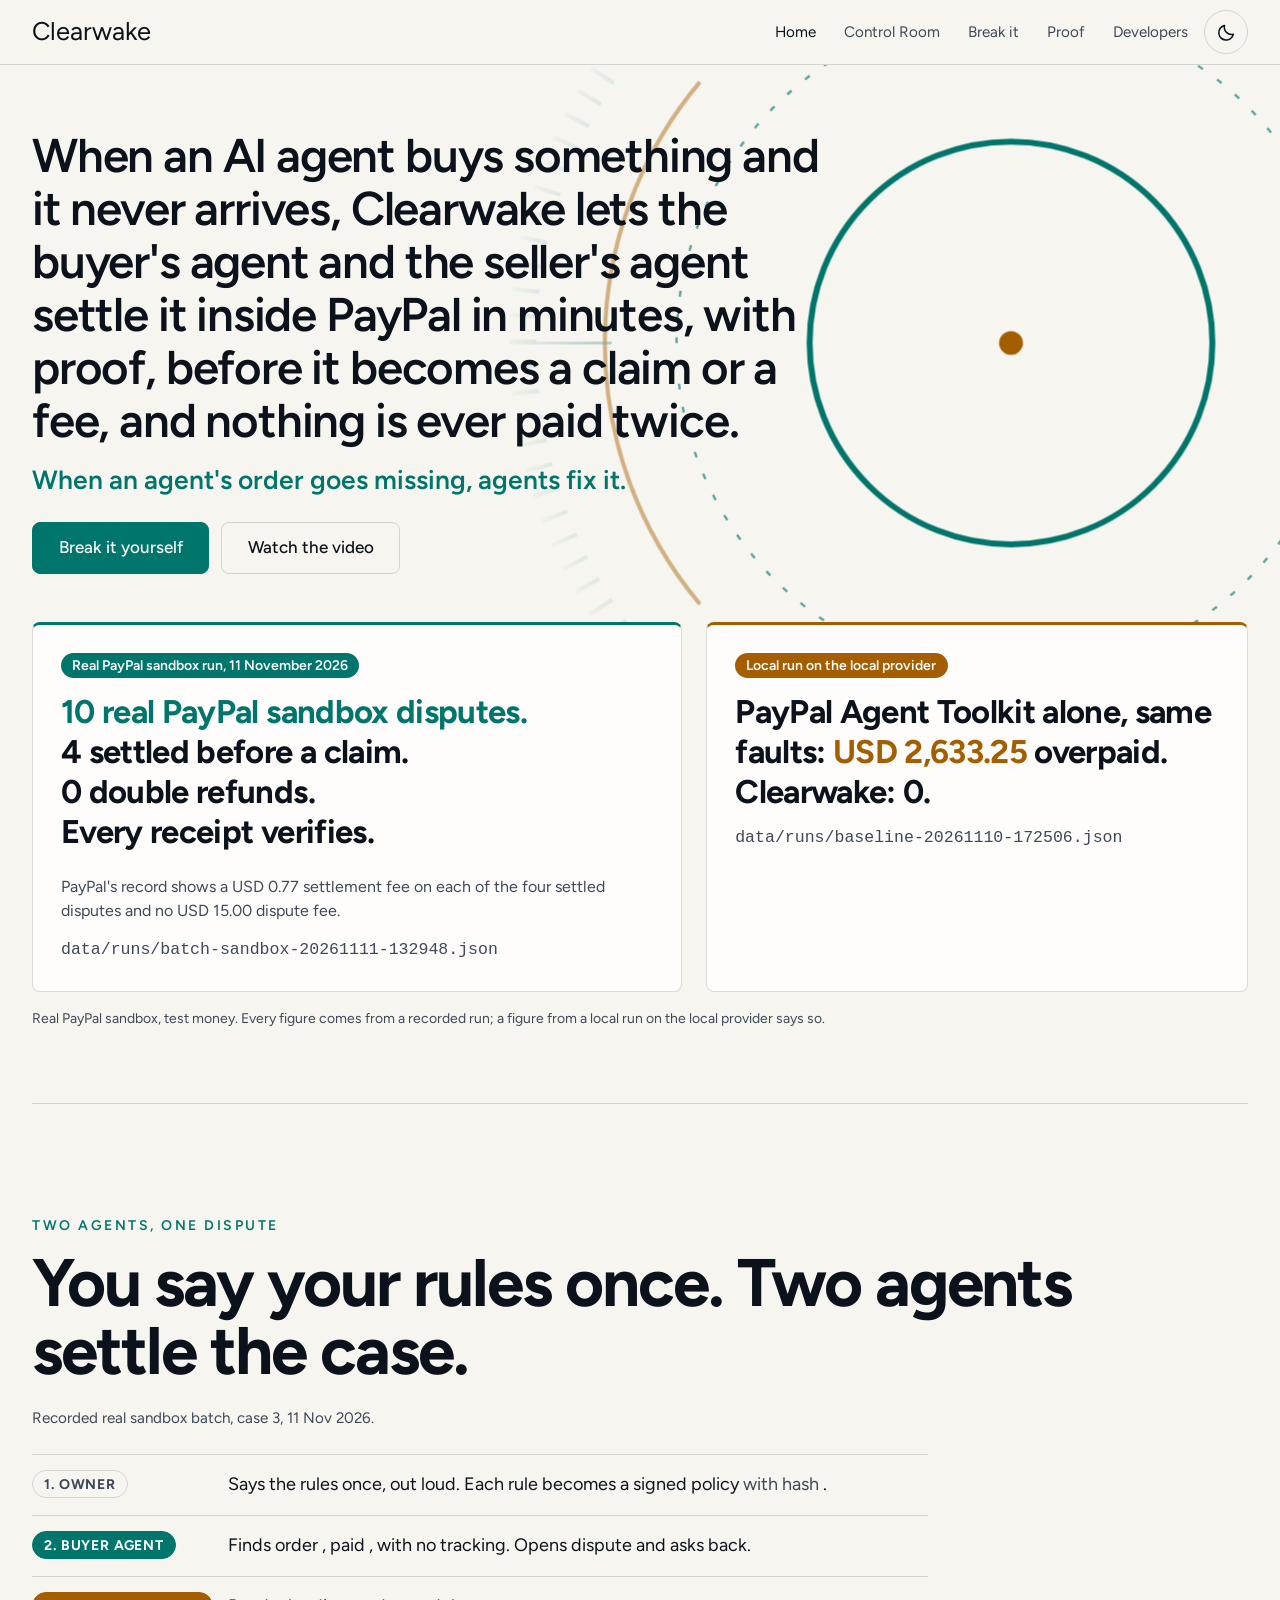
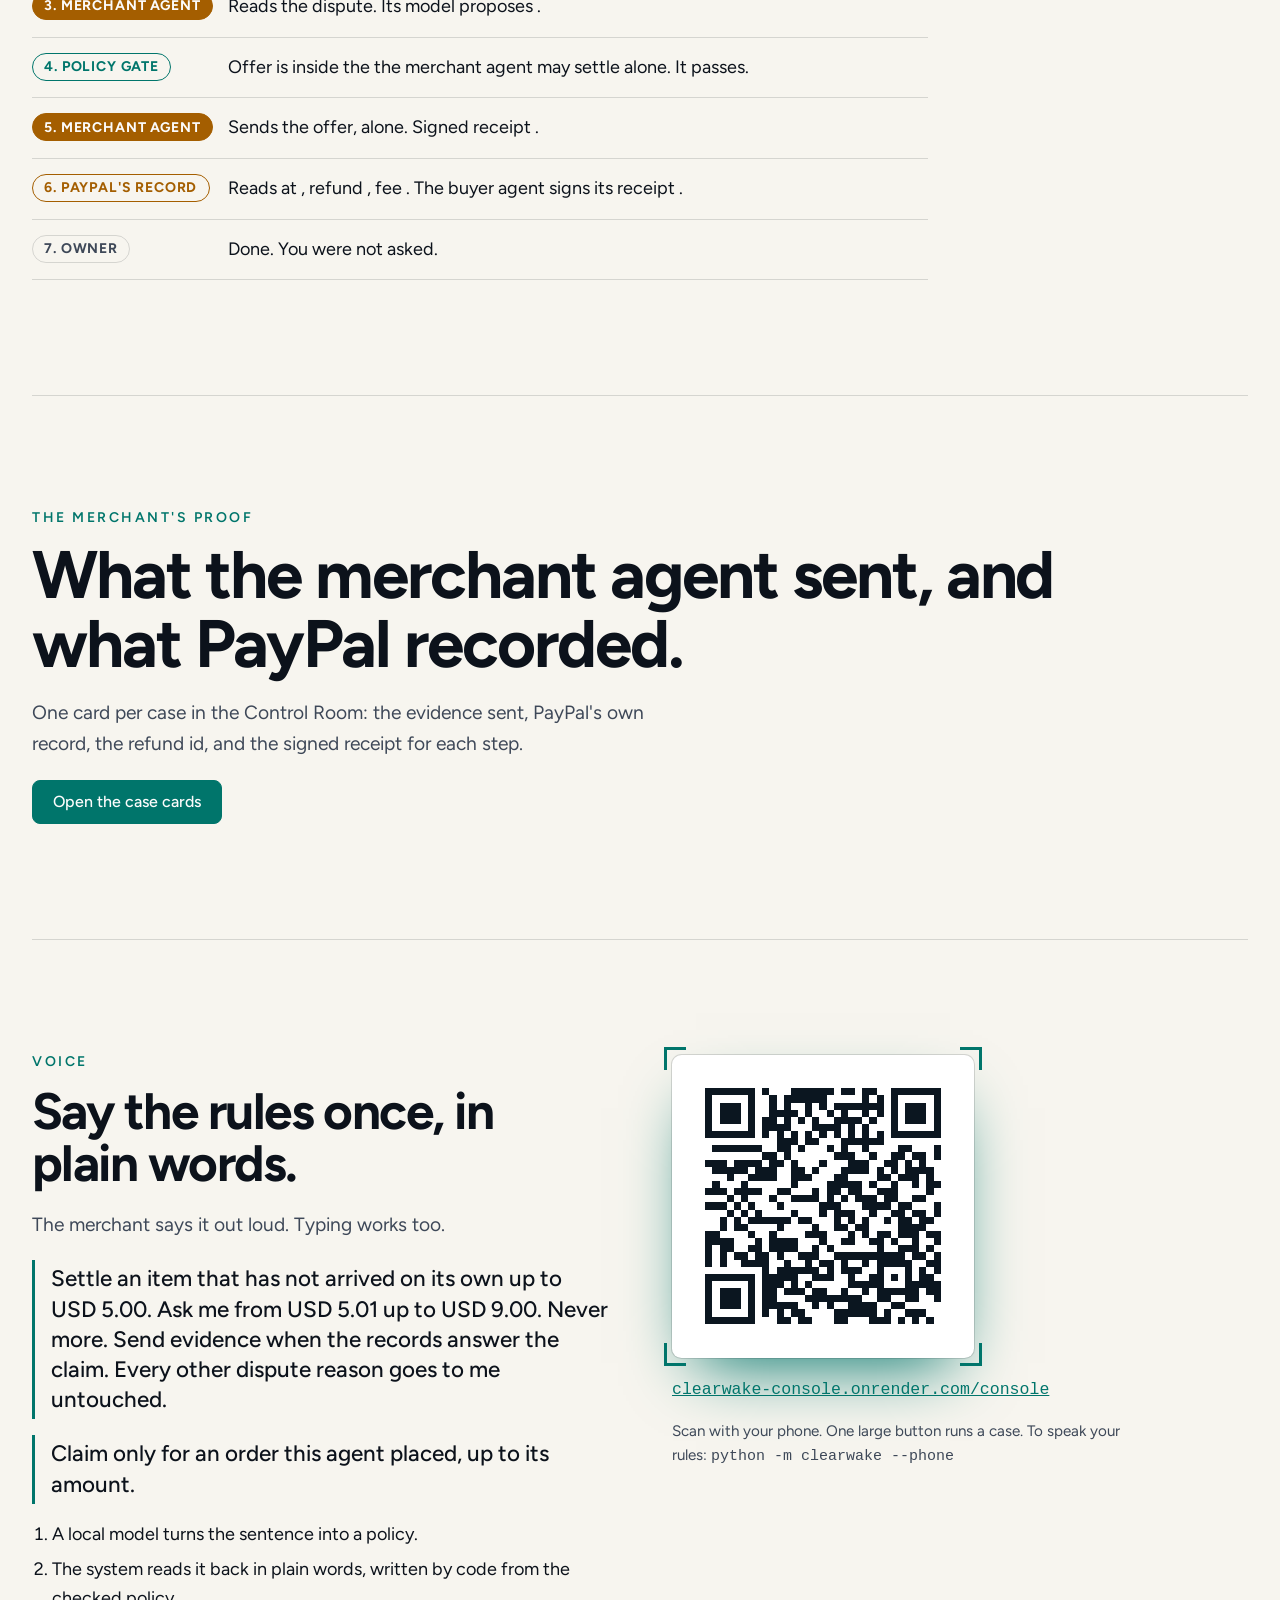
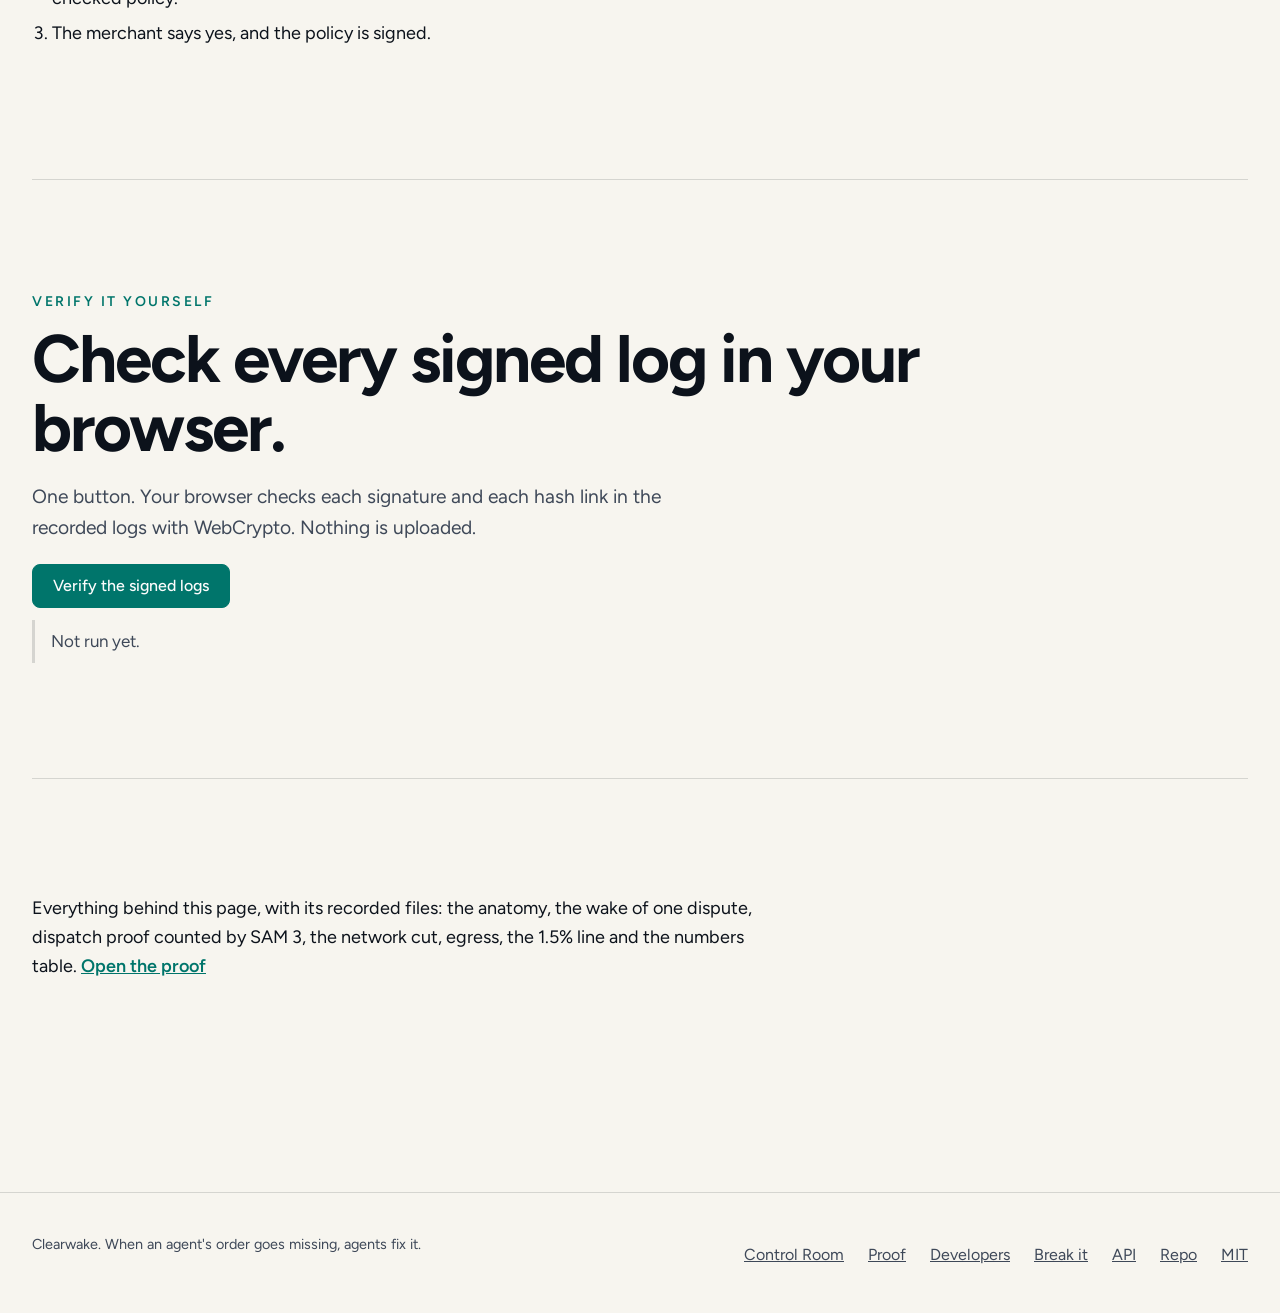
==== commit 521417f9: "Top tier pass: front page and Proof page, merchant evidence cards, guard drop in, fee wording from P" ====
--- a/site/index.html
+++ b/site/index.html
@@ -5,34 +5,32 @@
 <meta name="viewport" content="width=device-width, initial-scale=1">
 <title>Clearwake</title>
 <link rel="icon" href="/favicon.svg" type="image/svg+xml">
-<meta name="description" content="When an agent's order goes missing, agents fix it. The buyer's agent and the seller's agent settle an item not received dispute inside PayPal, with proof, before a claim or a fee.">
+<meta name="description" content="When an agent's order goes missing, agents fix it. The buyer's agent and the seller's agent settle an item not received dispute inside PayPal, with proof, before it becomes a claim or a fee.">
 <link rel="stylesheet" href="fonts.css">
 <link rel="stylesheet" href="base.css">
 <link rel="stylesheet" href="home.css">
-<link rel="stylesheet" href="hud.css">
-<link rel="stylesheet" href="anatomy.css">
 <script src="theme.js"></script>
 <script src="app.js" type="module"></script>
-<script src="totals.js" defer></script>
-<script src="hero-numbers.js" defer></script>
+<script src="result.js" defer></script>
 <script src="hud.js" defer></script>
-<script src="anatomy.js" defer></script>
 </head>
 <body>
 <header class="bar">
   <div class="wrap">
     <a class="brand" href="/">Clearwake</a>
     <nav aria-label="Pages">
+      <a href="/" aria-current="page">Home</a>
       <a href="/control-room">Control Room</a>
+      <a href="/break">Break it</a>
+      <a href="/proof">Proof</a>
       <a href="/developers">Developers</a>
-      <a href="/break">Break it</a>
       <button class="theme" type="button" aria-label="Switch to the light theme"><svg class="ico sun" viewBox="0 0 24 24" aria-hidden="true" focusable="false"><circle cx="12" cy="12" r="4"/><path d="M12 2.5v2.2M12 19.3v2.2M2.5 12h2.2M19.3 12h2.2M5.3 5.3l1.6 1.6M17.1 17.1l1.6 1.6M18.7 5.3l-1.6 1.6M6.9 17.1l-1.6 1.6"/></svg><svg class="ico moon" viewBox="0 0 24 24" aria-hidden="true" focusable="false"><path d="M20 14.2A8.5 8.5 0 0 1 9.8 4a8.5 8.5 0 1 0 10.2 10.2z"/></svg></button>
     </nav>
   </div>
 </header>
 
 <main id="top">
-  <section class="hero" aria-labelledby="h1">
+  <section class="hero hero-home" aria-labelledby="h1">
     <svg class="hero-ring" viewBox="0 0 600 600" aria-hidden="true" focusable="false">
       <g class="hr-a"><circle class="hr-ticks" cx="300" cy="300" r="286" pathLength="360"/></g>
       <g class="hr-b"><circle class="hr-arcs" cx="300" cy="300" r="238" pathLength="360"/></g>
@@ -44,592 +42,99 @@
     </svg>
     <div class="hero-in wrap">
       <div class="hero-copy">
-        <p class="eyebrow">After an agent buys</p>
         <h1 id="h1" class="line">When an AI agent buys something and it never arrives, Clearwake lets the buyer's agent and the seller's agent settle it inside PayPal in minutes, with proof, before it becomes a claim or a fee, and nothing is ever paid twice.</h1>
         <p class="tagline">When an agent's order goes missing, agents fix it.</p>
-        <p class="proof-strip"><b>Real PayPal sandbox run, 11 November 2026.</b> 10 orders bought by an agent, 10 item not received disputes. 4 settled by the two agents at INQUIRY with no fee, USD 20.00 refunded. USD 0.00 overpaid against USD 2,633.25 for an agent on the PayPal Agent Toolkit alone.</p>
         <div class="cta">
-          <a class="btn primary" href="/control-room">Open the Control Room</a>
-          <a class="btn" href="#conversation">Watch the conversation</a>
+          <a class="btn primary" href="/break">Break it yourself</a>
+          <a class="btn" id="watch-video" data-video="[VIDEO_URL]">Watch the video</a>
         </div>
       </div>
-      <dl class="hero-numbers" id="hero-numbers" aria-label="Lead numbers from the recorded runs" hidden></dl>
-    </div>
-    <a class="cue" href="#conversation"><span>Scroll</span><i aria-hidden="true"></i></a>
-  </section>
-
-  <section class="conv" id="conversation" aria-labelledby="conv-h">
-    <div class="wrap conv-head">
-      <p class="eyebrow">Two agents, one dispute</p>
-      <h2 id="conv-h">You say your rules once. Two agents settle the case.</h2>
-    </div>
-    <div class="hud" id="hud">
-      <div class="hud-bar">
-        <p class="hud-title">THE CONVERSATION</p>
-        <p class="hud-tag">Recorded real sandbox batch, case 3, 11 Nov 2026. Characters: illustration.</p>
-        <div class="hud-ctl">
-          <button class="hud-btn" type="button" id="hud-play" aria-label="Play the scene"><svg viewBox="0 0 24 24" aria-hidden="true" focusable="false"><path class="i-play" d="M8 5.5v13l11-6.5z"/><path class="i-pause" d="M7.5 5.5v13M16.5 5.5v13"/></svg><span id="hud-play-t">Play</span></button>
-          <button class="hud-btn" type="button" id="hud-replay" aria-label="Replay the scene from the start"><svg viewBox="0 0 24 24" aria-hidden="true" focusable="false"><path d="M4.5 12a7.5 7.5 0 1 0 2.4-5.5M4.5 4.5v4h4"/></svg><span>Replay</span></button>
-        </div>
-      </div>
-      <div class="hud-stage" id="hud-stage" aria-hidden="true">
-        <div class="panels" id="panels">
-          <section class="pn pn-owner" id="pn-owner">
-            <div class="pn-h"><div class="fig fig-owner" id="fg-owner" aria-hidden="true"></div><span class="mk">OWNER</span><span class="st" id="owner-st">standing by</span></div>
-            <div class="voice" id="wave"></div>
-            <div class="rrow" id="rr-buyer">
-              <svg class="rr" viewBox="0 0 48 48" focusable="false"><circle class="rr-base" cx="24" cy="24" r="19"/><circle class="rr-spin" cx="24" cy="24" r="19" pathLength="100"/><path class="rr-tick" d="M15 24.5l6 6 12-13"/></svg>
-              <div><p class="rl">Buyer rule <span class="sig">signed</span></p><p class="say" id="say-buyer"></p></div>
-            </div>
-            <div class="rrow" id="rr-merch">
-              <svg class="rr" viewBox="0 0 48 48" focusable="false"><circle class="rr-base" cx="24" cy="24" r="19"/><circle class="rr-spin" cx="24" cy="24" r="19" pathLength="100"/><path class="rr-tick" d="M15 24.5l6 6 12-13"/></svg>
-              <div><p class="rl">Merchant rule <span class="sig">signed</span> <span class="hx">policy <span data-f="policy8"></span></span></p><p class="say" id="say-merch"></p></div>
-            </div>
-          </section>
-          <section class="pn pn-buyer" id="pn-buyer">
-            <div class="pn-h"><div class="fig fig-buyer" id="fg-buyer" aria-hidden="true"></div><span class="mk">BUYER AGENT</span><span class="st" id="buyer-st">watching</span></div>
-            <p class="it" id="b1"><span class="k">ORDER</span><b class="mono" data-f="order"></b><br>paid <b data-f="paid"></b>, no tracking on the order</p>
-            <p class="it" id="b2"><span class="k">OPENS DISPUTE</span><b class="mono" data-f="dispute"></b><br>asks <b data-f="ask"></b> back</p>
-            <p class="it" id="b3"><span class="k">CHECKS ITS OWN RULE</span>An order this agent placed, claim inside its amount. <b class="ok">Inside</b></p>
-            <p class="it" id="b4"><span class="k">READS PAYPAL</span><b data-f="status"></b> at <b data-f="stage"></b>, refund <b data-f="refund"></b></p>
-          </section>
-          <section class="pn pn-merch" id="pn-merch">
-            <div class="pn-h"><div class="fig fig-merch" id="fg-merch" aria-hidden="true"></div><span class="mk">MERCHANT AGENT</span><span class="st" id="merch-st">waiting</span></div>
-            <div class="tools">
-              <p class="it tool" id="t1"><span class="k">TOOL</span>model.call<i class="tk" aria-hidden="true"></i></p>
-              <p class="it tool" id="t2"><span class="k">TOOL</span>dispute.decision<i class="tk" aria-hidden="true"></i></p>
-              <p class="it tool" id="t3"><span class="k">TOOL</span>dispute.offer_sent<i class="tk" aria-hidden="true"></i></p>
-            </div>
-            <p class="it" id="m1"><span class="k">MODEL PROPOSES</span><b class="mono" data-f="proposed"></b> <span class="dim">(<span data-f="model"></span>)</span></p>
-            <div class="it pol" id="m2">
-              <p><span class="k">POLICY CHECK</span>Offer <b data-f="offer"></b> inside the <b data-f="limit"></b> it may settle alone</p>
-              <svg class="gbar" viewBox="0 0 300 16" focusable="false"><rect class="gb-track" x="0" y="5" width="300" height="6" rx="3"/><rect class="gb-fill" id="gb-fill" x="0" y="5" width="150" height="6" rx="3"/><path class="gb-mark" id="gb-mark" d="M150 0v16"/></svg>
-            </div>
-            <p class="it" id="m3"><span class="k">SENT</span>The offer, alone. <span class="hx">signed receipt</span></p>
-            <p class="it" id="m4"><span class="k">PAYPAL'S RECORD</span><b data-f="status"></b> at <b data-f="stage"></b>, fee <b data-f="fee"></b></p>
-          </section>
-        </div>
-        <div class="core" id="core">
-          <div class="ring-wrap"><svg class="reactor" viewBox="0 0 400 400" focusable="false">
-            <g class="rc-a"><circle class="rc-ticks" cx="200" cy="200" r="188" pathLength="360"/></g>
-            <g class="rc-b"><circle class="rc-arcs" cx="200" cy="200" r="168" pathLength="360"/></g>
-            <circle class="rc-pulse" cx="200" cy="200" r="132"/>
-            <circle class="rc-base" cx="200" cy="200" r="124"/>
-            <g class="rc-c"><circle class="rc-sign" cx="200" cy="200" r="124" pathLength="360"/></g>
-            <circle class="rc-disc" cx="200" cy="200" r="98"/>
-            <text class="rc-micro" x="200" y="158" text-anchor="middle">DISPUTE ID</text>
-            <text class="rc-id" id="rc-id1" x="200" y="196" text-anchor="middle"></text>
-            <text class="rc-id" id="rc-id2" x="200" y="224" text-anchor="middle"></text>
-            <text class="rc-state" id="rc-state" x="200" y="258" text-anchor="middle"></text>
-          </svg></div>
-          <div class="chips" id="chips">
-            <p class="chip chip-l" id="chip3"><span class="k">MERCHANT RECEIPT, OFFER SENT</span><span class="hx" data-f="h3"></span></p>
-            <p class="chip chip-r" id="chip5"><span class="k">BUYER RECEIPT, CASE SETTLED</span><span class="hx" data-f="h5"></span></p>
-          </div>
-        </div>
-      </div>
-      <p class="hud-cap" id="hud-cap">Press Play, or scroll and it starts.</p>
-    </div>
-    <div class="wrap">
-      <details class="story-wrap" id="story-wrap">
-        <summary>Read the scene as text</summary>
-        <ol class="story" id="story">
-          <li>The owner says the buyer's rule out loud: <q data-f="ruleBuyer"></q> It becomes a signed policy.</li>
-          <li>The owner says the merchant's rule out loud: <q data-f="ruleMerch"></q> It becomes a signed policy<span class="story-x"> with hash <span class="mono" data-f="policy8"></span></span>.</li>
-          <li>The buyer agent finds order <span class="mono" data-f="order"></span>, paid <span data-f="paid"></span>, with no tracking, and opens dispute <span class="mono" data-f="dispute"></span>, asking <span data-f="ask"></span> back. It writes: <q data-f="message"></q></li>
-          <li>The merchant agent asks its model, and the proposal is <span class="mono" data-f="proposed"></span> (<span data-f="model"></span>).</li>
-          <li>The policy check passes: offer <span data-f="offer"></span> is inside the <span data-f="limit"></span> it may settle alone.</li>
-          <li>The offer is sent alone. The merchant receipt is signed, hash <span class="mono" data-f="h3"></span>.</li>
-          <li>PayPal's record reads <span data-f="status"></span> at <span data-f="stage"></span>, refund <span data-f="refund"></span>, fee <span data-f="fee"></span>. The buyer agent reads the same record and signs its receipt, hash <span class="mono" data-f="h5"></span>. Both receipts name the same dispute id.</li>
-          <li>Done. You were not asked.</li>
-        </ol>
-      </details>
     </div>
   </section>
 
-  <section class="band wrap anat" id="anatomy" aria-labelledby="anat-h" data-step="0" data-open="0" data-view="all">
-    <p class="eyebrow">How it works</p>
-    <h2 id="anat-h">One dispute. Six layers. Every layer checked.</h2>
-    <p class="lede">Batch case 3 ran on the real PayPal sandbox. The assembled unit stands in the middle. Take it apart layer by layer: each part shows what it does and the one real value it carried.</p>
-    <span class="anat-tag">Real PayPal sandbox run, case 3</span>
-
-    <svg class="anat-defs" width="0" height="0" focusable="false" aria-hidden="true">
-      <defs>
-        <g id="slab"><path class="sf-top" d="M180 -44 L300 0 L180 44 L60 0Z"/><path class="sf-l" d="M60 0 L180 44 L180 60 L60 16Z"/><path class="sf-r" d="M180 44 L300 0 L300 16 L180 60Z"/></g>
-        <symbol id="g1" viewBox="0 0 60 40"><path class="gl" d="M6 18v4M13 12v16M20 6v28M27 14v12M34 9v22M41 15v10M48 11v18M54 17v6"/></symbol>
-        <symbol id="g2" viewBox="0 0 60 40"><circle class="gl" cx="20" cy="11" r="7"/><path class="gl" d="M6 37q0-13 14-13t14 13"/><rect class="gl" x="38" y="16" width="16" height="20" rx="2"/><path class="gl" d="M42 22h8M42 27h8M42 32h5"/></symbol>
-        <symbol id="g3" viewBox="0 0 60 40"><circle class="gl" cx="20" cy="11" r="7"/><path class="gl" d="M6 37q0-13 14-13t14 13"/><rect class="gl" x="38" y="18" width="16" height="16" rx="2"/><path class="gl" d="M42 26l4 4 7-8"/></symbol>
-        <symbol id="g4" viewBox="0 0 60 40"><path class="gl" d="M8 38V4M52 38V4M8 4H52M8 20H52"/><path class="gl" d="M24 31l5 5 10-12"/></symbol>
-        <symbol id="g5" viewBox="0 0 60 40"><rect class="gl" x="1" y="12" width="12" height="16" rx="2"/><rect class="gl" x="16" y="12" width="12" height="16" rx="2"/><rect class="gl" x="31" y="12" width="12" height="16" rx="2"/><rect class="gl" x="46" y="12" width="12" height="16" rx="2"/><path class="gl" d="M13 20h3M28 20h3M43 20h3"/></symbol>
-        <symbol id="g6" viewBox="0 0 60 40"><path class="gl" d="M30 37C8 24 12 6 23 8c5 1 7 6 7 6s2-5 7-6c11-2 15 16-7 29Z"/></symbol>
-      </defs>
-    </svg>
-
-    <div class="anat-board">
-      <div class="anat-col anat-left" role="list" aria-label="Layers 1 to 3">
-        <article class="anat-part k-skel" id="part-1" data-layer="1" role="listitem">
-          <header><svg class="anat-ico" viewBox="0 0 60 40" aria-hidden="true"><use href="#g1"/></svg><span class="anat-num">1</span><span class="anat-meta">Rules</span></header>
-          <h3><button type="button" class="anat-pick" data-layer="1">Owner's spoken rules</button></h3>
-          <p class="anat-one">The owner speaks the limits once, and every agent stays inside them.</p>
-          <p class="anat-val"><span>Limit alone</span> <b data-v="limit">USD 5.00</b> <span>Ceiling</span> <b data-v="ceiling">USD 9.00</b></p>
-          <p class="anat-more">What holds everything up. The agents act only inside what the owner said.</p>
-        </article>
-        <article class="anat-part k-musc" id="part-2" data-layer="2" role="listitem">
-          <header><svg class="anat-ico" viewBox="0 0 60 40" aria-hidden="true"><use href="#g2"/></svg><span class="anat-num">2</span><span class="anat-meta">Agent</span></header>
-          <h3><button type="button" class="anat-pick" data-layer="2">Buyer agent</button></h3>
-          <p class="anat-one">It files the claim for an order it placed and cannot pay itself.</p>
-          <p class="anat-val"><span>Claim</span> <b data-v="ask">USD 5.00</b> <span>Order</span> <b class="anat-id" data-v="order">0HW636872W597254K</b></p>
-          <p class="anat-more">The buyer agent does the work. No agent moves money on its own word.</p>
-        </article>
-        <article class="anat-part k-musc" id="part-3" data-layer="3" role="listitem">
-          <header><svg class="anat-ico" viewBox="0 0 60 40" aria-hidden="true"><use href="#g3"/></svg><span class="anat-num">3</span><span class="anat-meta">Agent</span></header>
-          <h3><button type="button" class="anat-pick" data-layer="3">Merchant agent</button></h3>
-          <p class="anat-one">It reads the dispute and offers inside its owner's limit.</p>
-          <p class="anat-val"><span>Offer</span> <b data-v="offer">USD 5.00</b> <span>Model draft</span> <b data-v="draft">14.6 s</b></p>
-          <p class="anat-more">The merchant agent does the work, with proof, inside its owner's limits.</p>
-        </article>
+  <section class="outcome wrap" id="result" aria-labelledby="result-h">
+    <h2 id="result-h" class="sr-only">The result</h2>
+    <div class="res-grid">
+      <div class="res res-real">
+        <p class="res-tag">Real PayPal sandbox run, 11 November 2026</p>
+        <p class="res-big"><span>10 real PayPal sandbox disputes.</span> <span>4 settled before a claim.</span> <span>0 double refunds.</span> <span>Every receipt verifies.</span></p>
+        <p class="res-fee">PayPal's record shows a USD 0.77 settlement fee on each of the four settled disputes and no USD 15.00 dispute fee.</p>
+        <p class="res-src mono">data/runs/batch-sandbox-20261111-132948.json</p>
       </div>
-
-      <div class="anat-center">
-        <svg class="anat-fig" viewBox="0 0 360 540" role="group" aria-label="The assembled Clearwake unit: six stacked layers, one case, USD 5.00 paid once">
-          <line class="anat-thread" x1="180" y1="6" x2="180" y2="534"/>
-          <circle class="anat-pin" cx="180" cy="6" r="4"/><circle class="anat-pin" cx="180" cy="534" r="4"/>
-          <g class="slab s1 k-skel" data-layer="1" tabindex="0" role="button" aria-label="Layer 1, Owner's spoken rules"><g transform="translate(0 60)"><use href="#slab"/><g class="glyph"><use href="#g1" x="-30" y="-26" width="60" height="40" transform="translate(180 0) matrix(.95 .55 -.95 .55 0 0)"/></g><g class="anc" data-anc="1"><circle cx="60" cy="8" r="13"/><text x="60" y="8">1</text></g></g></g>
-          <g class="slab s2 k-musc" data-layer="2" tabindex="0" role="button" aria-label="Layer 2, Buyer agent"><g transform="translate(0 138)"><use href="#slab"/><g class="glyph"><use href="#g2" x="-30" y="-26" width="60" height="40" transform="translate(180 0) matrix(.95 .55 -.95 .55 0 0)"/></g><g class="anc" data-anc="2"><circle cx="60" cy="8" r="13"/><text x="60" y="8">2</text></g></g></g>
-          <g class="slab s3 k-musc" data-layer="3" tabindex="0" role="button" aria-label="Layer 3, Merchant agent"><g transform="translate(0 216)"><use href="#slab"/><g class="glyph"><use href="#g3" x="-30" y="-26" width="60" height="40" transform="translate(180 0) matrix(.95 .55 -.95 .55 0 0)"/></g><g class="anc" data-anc="3"><circle cx="60" cy="8" r="13"/><text x="60" y="8">3</text></g></g></g>
-          <g class="slab s4 k-skel" data-layer="4" tabindex="0" role="button" aria-label="Layer 4, Policy gate"><g transform="translate(0 294)"><use href="#slab"/><g class="glyph"><use href="#g4" x="-30" y="-26" width="60" height="40" transform="translate(180 0) matrix(.95 .55 -.95 .55 0 0)"/></g><g class="anc" data-anc="4"><circle cx="300" cy="8" r="13"/><text x="300" y="8">4</text></g></g></g>
-          <g class="slab s5 k-skin" data-layer="5" tabindex="0" role="button" aria-label="Layer 5, Signed receipts chain"><g transform="translate(0 372)"><use href="#slab"/><g class="glyph"><use href="#g5" x="-30" y="-26" width="60" height="40" transform="translate(180 0) matrix(.95 .55 -.95 .55 0 0)"/></g><g class="anc" data-anc="5"><circle cx="300" cy="8" r="13"/><text x="300" y="8">5</text></g></g></g>
-          <g class="slab s6 k-heart" data-layer="6" tabindex="0" role="button" aria-label="Layer 6, PayPal's record"><g transform="translate(0 450)"><use href="#slab"/><g class="glyph"><use href="#g6" x="-30" y="-26" width="60" height="40" transform="translate(180 0) matrix(.95 .55 -.95 .55 0 0)"/></g><g class="anc" data-anc="6"><circle cx="300" cy="8" r="13"/><text x="300" y="8">6</text></g></g></g>
-          <g class="anat-bead st0"><rect x="108" y="-13" width="144" height="26" rx="13"/><text x="180" y="0">Case 3 &middot; USD 5.00</text></g>
-        </svg>
-
-        <div class="anat-switch" role="group" aria-label="Layer switch">
-          <button type="button" class="anat-view" data-view="all" aria-pressed="true">All layers</button>
-          <button type="button" class="anat-view" data-view="rules" aria-pressed="false">Rules only</button>
-          <button type="button" class="anat-view" data-view="agents" aria-pressed="false">Agents only</button>
-          <button type="button" class="anat-view" data-view="receipts" aria-pressed="false">Receipts only</button>
-          <button type="button" class="anat-view" data-view="paypal" aria-pressed="false">PayPal only</button>
-        </div>
-        <p class="anat-cap" aria-live="polite"></p>
-        <div class="anat-ctl"><button class="btn anat-replay" type="button">Replay the dispute</button><button class="btn anat-open" type="button" aria-pressed="false">Explode</button><a class="btn" href="receipts/manifest.json">Open the signed receipts</a></div>
+      <div class="res res-local">
+        <p class="res-tag res-tag-local" id="res-mode">Local run on the local provider</p>
+        <p class="res-big"><span>PayPal Agent Toolkit alone, same faults: <b id="res-base">USD 2,633.25</b> overpaid.</span> <span>Clearwake: 0.</span></p>
+        <p class="res-src mono" id="res-src">data/runs/baseline-20261110-172506.json</p>
       </div>
-
-      <div class="anat-col anat-right" role="list" aria-label="Layers 4 to 6">
-        <article class="anat-part k-skel" id="part-4" data-layer="4" role="listitem">
-          <header><svg class="anat-ico" viewBox="0 0 60 40" aria-hidden="true"><use href="#g4"/></svg><span class="anat-num">4</span><span class="anat-meta">Gate</span></header>
-          <h3><button type="button" class="anat-pick" data-layer="4">Policy gate</button></h3>
-          <p class="anat-one">It checks every action before money moves, so nothing goes outside the rules.</p>
-          <p class="anat-val"><span>Proposed</span> <b data-v="proposed">settle_by_offer</b> <span>Decided</span> <b data-v="decided">settle_by_offer</b> <span>Overridden</span> <b data-v="overridden">no</b></p>
-          <p class="anat-more">Nothing moves outside it. A wrong action stops here, before money moves.</p>
-        </article>
-        <article class="anat-part k-skin" id="part-5" data-layer="5" role="listitem">
-          <header><svg class="anat-ico" viewBox="0 0 60 40" aria-hidden="true"><use href="#g5"/></svg><span class="anat-num">5</span><span class="anat-meta">Seal</span></header>
-          <h3><button type="button" class="anat-pick" data-layer="5">Signed receipts chain</button></h3>
-          <p class="anat-one">Each step is signed, and each receipt checks the one before it.</p>
-          <p class="anat-val"><span>Policy hash</span> <b class="anat-id" data-v="hash">4ff70bb8a4df</b> <span>Offer receipt</span> <b data-v="line">line 28</b></p>
-          <p class="anat-more">A chain of signed receipts anyone can verify offline against one dispute id.</p>
-        </article>
-        <article class="anat-part k-heart" id="part-6" data-layer="6" role="listitem">
-          <header><svg class="anat-ico" viewBox="0 0 60 40" aria-hidden="true"><use href="#g6"/></svg><span class="anat-num">6</span><span class="anat-meta">Judge</span></header>
-          <h3><button type="button" class="anat-pick" data-layer="6">PayPal's record</button></h3>
-          <p class="anat-one">PayPal's record is the judge, and nothing counts until the receipts match it.</p>
-          <p class="anat-val"><b data-v="status">RESOLVED at INQUIRY</b> <span>Refund</span> <b data-v="refund">USD 5.00</b> <span>Fee</span> <b data-v="fee">USD 0.00</b></p>
-          <p class="anat-more">PayPal's record is the judge, and the money is what is counted.</p>
-        </article>
-      </div>
-      <svg class="anat-leaders" aria-hidden="true" focusable="false"></svg>
     </div>
-  </section>
-
-  <section class="band wrap measured" id="measured" aria-labelledby="m-h">
-    <p class="eyebrow">Measured</p>
-    <h2 id="m-h">Numbers from the recorded runs.</h2>
-    <dl class="lead-numbers" id="lead-numbers" aria-label="Measured numbers from the recorded runs" hidden></dl>
     <p class="hero-note">Real PayPal sandbox, test money. Every figure comes from a recorded run; a figure from a local run on the local provider says so.</p>
   </section>
 
-  <section class="band wrap focus" id="focus" aria-labelledby="focus-h">
-    <p class="eyebrow">Built for two people</p>
-    <h2 id="focus-h">One problem. Solved end to end.</h2>
-    <p class="lede">Item not received is the whole job. Clearwake owns it from the day the parcel ships to the moment PayPal's record reads RESOLVED, for the person whose agent shops for them and the merchant who sells to agents. Anything outside your rules reaches you with the evidence ready.</p>
-    <ol class="chain" aria-label="The loop, start to finish">
-      <li><b>Shipped</b><span>Tracking added to PayPal</span></li>
-      <li><b>Watched</b><span>The buyer's agent sees it stall</span></li>
-      <li><b>Opened</b><span>Dispute inside the mandate</span></li>
-      <li><b>Read</b><span>Dispute, order, tracking</span></li>
-      <li><b>Offered</b><span>Inside the signed limit</span></li>
-      <li><b>Resolved</b><span>PayPal's record says so</span></li>
-      <li><b>Signed</b><span>Two receipts, one dispute id</span></li>
+  <section class="band wrap duo" id="conversation" aria-labelledby="duo-h">
+    <p class="eyebrow">Two agents, one dispute</p>
+    <h2 id="duo-h">You say your rules once. Two agents settle the case.</h2>
+    <p class="duo-tag">Recorded real sandbox batch, case 3, 11 Nov 2026.</p>
+    <ol class="steps7" id="steps7">
+      <li><b class="who w-owner">Owner</b><p>Says the rules once, out loud. Each rule becomes a signed policy<span class="story-x"> with hash <span class="mono" data-f="policy8"></span></span>.</p></li>
+      <li><b class="who w-buyer">Buyer agent</b><p>Finds order <span class="mono" data-f="order"></span>, paid <span data-f="paid"></span>, with no tracking. Opens dispute <span class="mono" data-f="dispute"></span> and asks <span data-f="ask"></span> back.</p></li>
+      <li><b class="who w-merch">Merchant agent</b><p>Reads the dispute. Its model proposes <span class="mono" data-f="proposed"></span>.</p></li>
+      <li><b class="who w-gate">Policy gate</b><p>Offer <span data-f="offer"></span> is inside the <span data-f="limit"></span> the merchant agent may settle alone. It passes.</p></li>
+      <li><b class="who w-merch">Merchant agent</b><p>Sends the offer, alone. Signed receipt <span class="mono" data-f="h3"></span>.</p></li>
+      <li><b class="who w-paypal">PayPal's record</b><p>Reads <span data-f="status"></span> at <span data-f="stage"></span>, refund <span data-f="refund"></span>, fee <span data-f="fee"></span>. The buyer agent signs its receipt <span class="mono" data-f="h5"></span>.</p></li>
+      <li><b class="who w-owner">Owner</b><p>Done. You were not asked.</p></li>
     </ol>
   </section>
 
-  <section class="band wrap loop" id="loop" aria-labelledby="loop-h">
-    <p class="eyebrow">One loop, every case</p>
-    <h2 id="loop-h">Item not received, from shipping to two receipts.</h2>
-    <p class="lede">Every part of Clearwake is a step in this one sequence. No step is a separate product.</p>
-    <ol class="seq">
-      <li class="seq-step zero"><span class="seq-n" aria-hidden="true">0</span><div><h3>Rules, set once, in plain words</h3><p>The merchant says the limits out loud. The buyer sets what their agent may claim. After that a model can propose anything, and it can never go past the signed rules.</p></div></li>
-      <li class="seq-step"><span class="seq-n" aria-hidden="true">1</span><div><h3>Prevention</h3><p>When the merchant ships, Clearwake adds the tracking to PayPal through the Add Tracking API, so the order is ready to defend before any dispute exists.</p></div></li>
-      <li class="seq-step"><span class="seq-n" aria-hidden="true">2</span><div><h3>The buyer's agent watches</h3><p>When the tracking stalls past the expected date, it opens the item not received dispute in PayPal, inside its mandate. It can only claim for orders its mandate covers.</p></div></li>
-      <li class="seq-step"><span class="seq-n" aria-hidden="true">3</span><div><h3>The merchant's agent reads</h3><p>The dispute, the order, the tracking on PayPal, and the signed dispatch record, with the photo count where there is one.</p></div></li>
-      <li class="seq-step"><span class="seq-n" aria-hidden="true">4</span><div><h3>The model drafts, the rules decide</h3><p>Delivered with proof: send the evidence. In transit: message the buyer's agent with the tracking and a date. Not shipped, lost or short shipped: offer a refund or a partial settlement inside the merchant's limits, sent alone. The buyer's agent accepts only what its mandate allows.</p></div></li>
-      <li class="seq-step"><span class="seq-n" aria-hidden="true">5</span><div><h3>Both sides read PayPal's record</h3><p>Until it says RESOLVED. A lost response is never retried blindly, and nothing is ever paid twice.</p></div></li>
-      <li class="seq-step"><span class="seq-n" aria-hidden="true">6</span><div><h3>Two signed receipts</h3><p>One from each side. Both name the same PayPal dispute id, and both verify offline.</p></div></li>
-    </ol>
-    <figure class="venn" id="venn">
-      <svg class="venn-h" viewBox="0 0 760 380" role="img" aria-labelledby="vh-t vh-d">
-        <title id="vh-t">Two receipts, one dispute id</title>
-        <desc id="vh-d">Two circles, the buyer on the left and the merchant on the right. Where they overlap is the same PayPal dispute id, PP-R-ISN-10198775. Two signed receipt hashes sit under the diagram.</desc>
-        <circle class="vc vc-a" cx="290" cy="190" r="165"/>
-        <circle class="vc vc-b" cx="470" cy="190" r="165"/>
-        <path class="vlens" d="M380 51.7 A165 165 0 0 0 380 328.3 A165 165 0 0 0 380 51.7Z"/>
-        <text class="vt vt-a" x="212" y="186">BUYER</text><text class="vs vs-a" x="212" y="212">its agent opens</text>
-        <text class="vt vt-b" x="548" y="186">MERCHANT</text><text class="vs vs-b" x="548" y="212">its agent answers</text>
-        <text class="vk" x="380" y="148">SAME DISPUTE ID</text>
-        <text class="vid" id="vid-h1" x="380" y="190"></text>
-        <text class="vid" id="vid-h2" x="380" y="220"></text>
-      </svg>
-      <svg class="venn-v" viewBox="0 0 400 420" role="img" aria-labelledby="vv-t vv-d">
-        <title id="vv-t">Two receipts, one dispute id</title>
-        <desc id="vv-d">Two circles, the buyer above and the merchant below. Where they overlap is the same PayPal dispute id, PP-R-ISN-10198775. Two signed receipt hashes sit under the diagram.</desc>
-        <circle class="vc vc-a" cx="200" cy="130" r="125"/>
-        <circle class="vc vc-b" cx="200" cy="280" r="125"/>
-        <path class="vlens" d="M100 205 A125 125 0 0 1 300 205 A125 125 0 0 1 100 205Z"/>
-        <text class="vt vt-a" x="200" y="82">BUYER</text><text class="vs vs-a" x="200" y="108">its agent opens</text>
-        <text class="vt vt-b" x="200" y="334">MERCHANT</text><text class="vs vs-b" x="200" y="360">its agent answers</text>
-        <text class="vk" x="200" y="184">SAME DISPUTE ID</text>
-        <text class="vid" id="vid-v1" x="200" y="214"></text>
-        <text class="vid" id="vid-v2" x="200" y="240"></text>
-      </svg>
-      <div class="vchips">
-        <p class="chip chip-l" id="vchip-a"><span class="k">MERCHANT RECEIPT, OFFER SENT</span><span class="hx" data-f="h3"></span></p>
-        <p class="chip chip-r" id="vchip-b"><span class="k">BUYER RECEIPT, CASE SETTLED</span><span class="hx" data-f="h5"></span></p>
-      </div>
-      <figcaption>Batch case 3, 11 Nov 2026. Both receipts name <span class="mono" data-f="dispute"></span> and verify offline.</figcaption>
-    </figure>
+  <section class="band wrap mproof" id="merchant" aria-labelledby="mp-h">
+    <p class="eyebrow">The merchant's proof</p>
+    <h2 id="mp-h">What the merchant agent sent, and what PayPal recorded.</h2>
+    <dl class="mp-nums" id="mp-nums" hidden></dl>
+    <p class="lede">One card per case in the Control Room: the evidence sent, PayPal's own record, the refund id, and the signed receipt for each step.</p>
+    <div class="cta"><a class="btn primary" href="/control-room#cases">Open the case cards</a></div>
   </section>
 
-  <section class="band wrap rules" id="rules" aria-labelledby="rules-h">
+  <section class="band wrap rules voice" id="rules" aria-labelledby="rules-h">
     <div>
-      <p class="eyebrow">Step zero</p>
+      <p class="eyebrow">Voice</p>
       <h2 id="rules-h">Say the rules once, in plain words.</h2>
       <p class="lede">The merchant says it out loud. Typing works too.</p>
       <blockquote class="said" id="rule-merch">Settle an item that has not arrived on its own up to USD 5.00. Ask me from USD 5.01 up to USD 9.00. Never more. Send evidence when the records answer the claim. Every other dispute reason goes to me untouched.</blockquote>
       <blockquote class="said" id="rule-buyer">Claim only for an order this agent placed, up to its amount.</blockquote>
-    </div>
-    <div>
       <ol class="plainsteps">
         <li>A local model turns the sentence into a policy.</li>
-        <li>The system reads it back in plain words, written by code from the checked policy, so what you hear is what is enforced.</li>
+        <li>The system reads it back in plain words, written by code from the checked policy.</li>
         <li>The merchant says yes, and the policy is signed.</li>
       </ol>
-      <p>Ask by voice what happened today. The answer comes from the receipts only. Approve by voice only when the signed policy allows it. On a phone, run <span class="mono">python -m clearwake --phone</span> and scan the code.</p>
-      <p class="note">Every figure in a sentence must be one the person said. A limit the sentence never named is refused.</p>
+    </div>
+    <div class="vqr">
+      <a class="qr" href="https://clearwake-console.onrender.com/console" aria-label="Open the Clearwake console. The QR code opens the same address.">
+        <img src="img/qr-console.svg" width="264" height="264" alt="QR code for clearwake-console.onrender.com/console">
+        <span class="qr-c qr-tl"></span><span class="qr-c qr-tr"></span><span class="qr-c qr-bl"></span><span class="qr-c qr-br"></span>
+      </a>
+      <p class="vqr-url"><a class="mono" href="https://clearwake-console.onrender.com/console">clearwake-console.onrender.com/console</a></p>
+      <p class="note vqr-note">Scan with your phone. One large button runs a case. To speak your rules: <span class="mono">python -m clearwake --phone</span></p>
     </div>
   </section>
 
-  <section class="band wrap phone" id="phone" aria-labelledby="phone-h">
-    <div class="phone-copy">
-      <p class="eyebrow">On your phone</p>
-      <h2 id="phone-h">Scan. Run a case. Watch two agents settle it.</h2>
-      <p class="lede">Point your camera at the code. The console opens on your phone, one large button runs a case, and the buyer agent and the merchant agent settle it in front of you.</p>
-      <p class="phone-url"><a class="mono" href="https://clearwake-console.onrender.com/console">clearwake-console.onrender.com/console</a></p>
-      <p class="note phone-voice">Say your rules out loud: <span class="mono">python -m clearwake --phone</span>, then scan the code it prints.</p>
-    </div>
-    <a class="qr" href="https://clearwake-console.onrender.com/console" aria-label="Open the Clearwake console. The QR code opens the same address.">
-      <img src="img/qr-console.svg" width="264" height="264" alt="QR code for clearwake-console.onrender.com/console">
-      <span class="qr-c qr-tl"></span><span class="qr-c qr-tr"></span><span class="qr-c qr-bl"></span><span class="qr-c qr-br"></span>
-    </a>
+  <section class="band wrap verify" id="verify" aria-labelledby="verify-h">
+    <p class="eyebrow">Verify it yourself</p>
+    <h2 id="verify-h">Check every signed log in your browser.</h2>
+    <p class="lede">One button. Your browser checks each signature and each hash link in the recorded logs with WebCrypto. Nothing is uploaded.</p>
+    <div class="cta"><button class="btn primary" type="button" id="verify-all">Verify the signed logs</button></div>
+    <p class="result-box" id="verify-result" aria-live="polite">Not run yet.</p>
   </section>
 
-  <section class="wrap lanes-sec" id="cases" aria-label="Recorded cases">
-    <p class="eyebrow">The recorded proof</p>
-    <p class="lanes-note">Real PayPal sandbox cases, each with its PayPal id.</p>
-    <div class="lanes" role="group" aria-label="Cases sorted into three lanes">
-      <div class="lane teal">
-        <h2 class="lane-title">Settled before escalation</h2>
-        <ul class="marks">
-          <li class="mark c1"><b>Settled in conversation</b><span class="mono">Batch case 3, USD 5.00 offer</span><span class="mono dim">PP-R-ISN-10198775, RESOLVED at INQUIRY</span></li>
-          <li class="mark c2"><b>Refund under the limit</b><span class="mono">Real sandbox run, USD 1.50</span><span class="mono dim">6SN41486G5579815G, VERIFIED</span></li>
-        </ul>
-      </div>
-      <div class="lane blue">
-        <h2 class="lane-title">Evidence sent</h2>
-        <ul class="marks">
-          <li class="mark c3"><b>Item not received</b><span class="mono">Real sandbox run, tracking sent</span><span class="mono dim">PP-R-SLI-10195419, read back VERIFIED</span></li>
-          <li class="mark c4"><b>Buyer says 2 of 3 arrived</b><span class="mono">Real sandbox run, dispatch proof</span><span class="mono dim">PP-R-UKF-10195772, 3 of 3 counted</span></li>
-        </ul>
-      </div>
-      <div class="lane amber">
-        <h2 class="lane-title">Needs you</h2>
-        <ul class="marks">
-          <li class="mark c5"><b>Refund above the approval line</b><span class="mono">Real sandbox run, USD 3.50</span><span class="mono dim">2NB27940EC188891M, after approval</span></li>
-        </ul>
-      </div>
-    </div>
-  </section>
-
-  <section class="band wake" id="wake" aria-labelledby="wake-h">
-    <div class="wrap">
-      <p class="eyebrow">Settled in conversation</p>
-      <h2 id="wake-h">The wake of one dispute. Each ring is a signed step.</h2>
-      <p class="lede">Real PayPal sandbox run, 11 Nov 2026, case 3 of a ten case batch. Scroll, and the rings follow five signed receipts of dispute PP-R-ISN-10198775, order 0HW636872W597254K. Pick any step and change one value in it: your browser checks every signature and hash of the whole 107 line merchant log and the 277 line buyer log with WebCrypto, and the wake shows where it breaks. Nothing is uploaded.</p>
-    </div>
-    <div class="wake-scene wrap" id="wake-scene">
-      <div class="wake-sticky">
-        <svg id="wake-svg" viewBox="0 0 300 300" role="img" aria-labelledby="wk-t wk-d">
-          <title id="wk-t">Five rings around a dispute</title>
-          <desc id="wk-d">Each ring is one signed receipt of case 3. A ring turns red when its signature or hash link fails.</desc>
-          <circle class="w-core" cx="150" cy="150" r="9"/>
-        </svg>
-        <p class="result-box" id="chain-msg" aria-live="polite">Checking the receipts.</p>
-        <p class="mono dim wrap-any small" id="chain-key"></p>
-      </div>
-      <ol class="wake-steps" id="wake-steps">
-        <li class="step" data-i="-1">
-          <p class="eyebrow">Buyer agent</p>
-          <h3>A dispute opens.</h3>
-          <p>The buyer agent (qwen3.5:4b) wrote in PayPal's Resolution Center on dispute PP-R-ISN-10198775: "Order 0HW636872W597254K ($9.00) item not received. Request refund for the affected amount." The merchant's rule: settle an item that has not arrived on its own up to USD 5.00, ask the owner from USD 5.01 up to USD 9.00, never more.</p>
-        </li>
-        <li class="step" data-i="0">
-          <p class="eyebrow">Receipt 1, dispute.decision</p>
-          <h3>The model proposes, the policy decides.</h3>
-          <p>qwen3.5:4b proposed settle_by_offer. The policy accepted it: offer USD 5.00, inside the owner's limit of USD 5.00 alone, no approval needed.</p>
-          <p class="rec mono"></p><button class="btn hit" type="button">Change one value here</button>
-        </li>
-        <li class="step" data-i="1">
-          <p class="eyebrow">Receipt 2, model.call</p>
-          <h3>The model call is signed too.</h3>
-          <p>qwen3.5:4b on ollama, 14.6 s, 211 prompt tokens, 17 completion tokens. Overridden: false. Fallback: false. Injection signals: none. The receipt holds the SHA-256 of the prompt and the policy hash.</p>
-          <p class="rec mono"></p><button class="btn hit" type="button">Change one value here</button>
-        </li>
-        <li class="step" data-i="2">
-          <p class="eyebrow">Receipt 3, dispute.offer_sent</p>
-          <h3>One offer, sent alone.</h3>
-          <p>USD 5.00, sent as an offer alone, because PayPal refuses an offer after a seller message.</p>
-          <p class="rec mono"></p><button class="btn hit" type="button">Change one value here</button>
-        </li>
-        <li class="step" data-i="3">
-          <p class="eyebrow">Receipt 4, dispute.settlement</p>
-          <h3>PayPal's record is the judge.</h3>
-          <p>PayPal reads UNDER_REVIEW at INQUIRY. Nothing is counted as settled until PayPal's own record says RESOLVED, so the receipt is signed as pending.</p>
-          <p class="rec mono"></p><button class="btn hit" type="button">Change one value here</button>
-        </li>
-        <li class="step" data-i="4">
-          <p class="eyebrow">Receipt 5, dispute.settlement</p>
-          <h3>Resolved, no claim, no fee.</h3>
-          <p>PayPal reads RESOLVED (RESOLVED_BUYER_FAVOUR) at the INQUIRY stage. Refund USD 5.00, fee USD 0.00. The buyer agent signed its own closing receipt on its side.</p>
-          <p class="rec mono"></p><button class="btn hit" type="button">Change one value here</button>
-        </li>
-      </ol>
-    </div>
-    <div class="wrap wake-foot">
-      <button class="btn" type="button" id="chain-reset">Restore the original</button>
-      <a class="btn" href="receipts/batch-merchant.ndjson" download>Download the merchant log</a>
-      <a class="btn" href="receipts/batch-buyer.ndjson" download>Download the buyer log</a>
-    </div>
-  </section>
-
-  <section class="band wrap dispatch" id="dispatch" aria-labelledby="dispatch-h">
-    <p class="eyebrow">Dispatch proof</p>
-    <h2 id="dispatch-h">Counted on your own machine, before the parcel leaves.</h2>
-    <p class="lede">SAM 3 (open weights from Meta) counted the items in the packing photo on a laptop CPU with no network, and Clearwake signed the count. Real sandbox run, 3 Nov 2026.</p>
-    <div class="dispatch-stage">
-      <div class="proof" id="proof">
-        <dl>
-          <div><dt>Order</dt><dd class="mono">7RV99265V1496281G</dd></div>
-          <div><dt>Items</dt><dd class="mono">3 of 3 counted (notebook-a5)</dd></div>
-          <div><dt>Image sha256</dt><dd class="mono wrap-any">893632548b14c5d54c10c4e1b788cee466dfd06900edd21135dd3b35444311f8</dd></div>
-          <div><dt>Sealed at</dt><dd class="mono">2026-11-03 10:09:29 UTC</dd></div>
-          <div><dt>Signature</dt><dd class="mono wrap-any">ee8b207cfa776968d8c90d20&hellip;</dd></div>
-          <div><dt>Receipt id</dt><dd class="mono">8b92abb9e53a6244</dd></div>
-        </dl>
-        <button class="btn" type="button" id="proof-check">Check this signature in your browser</button>
-        <p class="result" id="proof-result" aria-live="polite"></p>
-      </div>
-    </div>
-    <p class="after">The buyer then wrote "Only 2 of 3 notebooks arrived." on dispute PP-R-UKF-10195772. The policy found strong proof and sent evidence. PayPal refused the first send (ITEM_ID_IS_MANDATORY_FOR_MULTIPLE_EVIDENCES) and nothing was applied. The next reply was lost, so Clearwake held it as UNKNOWN and read the dispute. The third send, with the same request id, was accepted, and PayPal's record shows a PROOF_OF_FULFILLMENT from the seller.</p>
-  </section>
-
-  <section class="band wrap cable" id="cable" aria-labelledby="cable-h">
-    <p class="eyebrow">One proof case: the network cut</p>
-    <h2 id="cable-h">Drag the plug out. Money waits.</h2>
-    <p class="cb-tag">Real run in network isolated containers, 31 Oct 2026</p>
-    <p class="lede">Drag the plug left, or focus it and press the left arrow, then send refunds 2 and 3. Press the right arrow to plug it back in.</p>
-    <div class="cb-board">
-      <figure class="cb-fig">
-        <svg id="cable-svg" class="cb-svg" viewBox="0 0 600 360" role="group" aria-labelledby="cb-svg-t">
-          <title id="cb-svg-t">Network cut diagram: Agents, Egress gateway, PayPal sandbox</title>
-          <g class="cb-node cb-n1"><path class="cb-lead" d="M67 50V70"/><circle class="cb-dot" cx="67" cy="36" r="14"/><text class="cb-dotn" x="67" y="42">1</text>
-            <rect class="cb-slab" x="10" y="70" width="115" height="120" rx="8"/><text class="cb-name" x="67" y="100">Agents</text></g>
-          <g class="cb-node cb-n2"><path class="cb-lead" d="M299 50V70"/><circle class="cb-dot" cx="299" cy="36" r="14"/><text class="cb-dotn" x="299" y="42">2</text>
-            <rect class="cb-slab" x="242" y="70" width="115" height="120" rx="8"/><text class="cb-name" x="299" y="100">Egress</text><text class="cb-name" x="299" y="126">gateway</text></g>
-          <g class="cb-node cb-n3"><path class="cb-lead" d="M532 50V70"/><circle class="cb-dot" cx="532" cy="36" r="14"/><text class="cb-dotn" x="532" y="42">3</text>
-            <rect class="cb-slab" x="475" y="70" width="115" height="120" rx="8"/><text class="cb-name" x="532" y="100">PayPal</text><text class="cb-name" x="532" y="126">sandbox</text></g>
-          <path id="cable-path" class="cb-cable" d="M125 130Q159 130 192 130"/>
-          <rect class="cb-socket" x="238" y="116" width="8" height="28" rx="2"/>
-          <line id="cb-link" class="cb-link" x1="357" y1="130" x2="475" y2="130"/>
-          <g id="cb-cutmark" class="cb-cutmark"><path d="M205 112L225 148M225 112L205 148"/></g>
-          <text id="cb-hint" class="cb-hint" x="172" y="86">&#8592; Drag plug</text>
-          <g id="plug" class="plug" tabindex="0" role="slider" aria-label="Network plug" aria-valuemin="0" aria-valuemax="1" aria-valuenow="1" aria-valuetext="Connected">
-            <rect class="plug-hit" x="180" y="98" width="70" height="64" rx="8"/>
-            <rect class="plug-body" x="192" y="116" width="36" height="28" rx="5"/><rect class="plug-pin" x="228" y="121" width="14" height="5"/><rect class="plug-pin" x="228" y="134" width="14" height="5"/>
-          </g>
-          <g class="cb-queue"><rect class="cb-qbox" x="14" y="212" width="107" height="138" rx="8"/><text class="cb-qname" x="67" y="238">Held queue</text><text id="cb-heldn" class="cb-count cb-count-held" x="67" y="266">Held 0</text></g>
-          <g id="cb-recon" class="cb-recon"><rect class="cb-rbox" x="222" y="212" width="155" height="56" rx="8"/><text class="cb-rname" x="299" y="236">Reconciliation</text><text id="cb-rstate" class="cb-rstate" x="299" y="260">Clear</text></g>
-          <text id="cb-paidn" class="cb-count" x="532" y="224">Paid 1</text>
-                    <g id="cb-tokens"></g>
-        </svg>
-        <figcaption class="cb-legend">
-          <p><b>1</b><span>Agents. An isolated container with no route out except the gateway.</span></p>
-          <p><b>2</b><span>Egress gateway. The one gateway out, and only to the PayPal sandbox.</span></p>
-          <p><b>3</b><span>PayPal sandbox. Its record is read before any held refund is replayed.</span></p>
-        </figcaption>
-      </figure>
-      <div class="cb-side">
-        <div class="cb-top"><span class="pill" id="net-pill">Network up</span><span class="cb-score" id="cb-score">Paid 1, Held 0</span></div>
-        <ol class="cb-list" id="queue"></ol>
-        <div class="cb-btns"><button class="btn" type="button" id="cable-send">Send refunds 2 and 3</button><button class="btn" type="button" id="cable-reset" hidden>Start again</button></div>
-      </div>
-    </div>
-    <p class="result-box" id="cable-msg" aria-live="polite">Network up. Refund 1 is paid and verified against PayPal's record. Refunds 2 and 3 are ready.</p>
-    <p class="cb-final" id="cable-final" hidden>Refunds paid: 3 of 3, each once. Double refunds: 0.</p>
-  </section>
-
-  <section class="band wrap boundary" id="boundary" aria-labelledby="boundary-h">
-    <p class="eyebrow">Inside and outside</p>
-    <h2 id="boundary-h">One gateway out, and only to the PayPal sandbox.</h2>
-    <svg class="bsvg" viewBox="0 0 700 300" role="img" aria-labelledby="bt bd">
-      <title id="bt">Clearwake boundary</title>
-      <desc id="bd">Agents, policy and limits, the local model and the signed receipts are inside a dashed boundary with no route out. One egress gateway in the boundary reaches only api-m.sandbox.paypal.com. A request to example.com is refused with 403 and receipted.</desc>
-      <rect class="b-zone" x="6" y="6" width="420" height="288" rx="14"/>
-      <text class="b-h" x="28" y="42">Inside the network, no route out</text>
-      <text class="b-i" x="28" y="92">Agents</text><text class="b-i" x="28" y="132">Policy file, approvals, limits</text>
-      <text class="b-i" x="28" y="172">Local model (Ollama)</text><text class="b-i" x="28" y="212">Signed receipts</text>
-      <rect class="b-gate" x="372" y="120" width="108" height="56" rx="6"/>
-      <text class="b-g" x="426" y="154">Gateway</text>
-      <line class="b-ok" x1="480" y1="148" x2="540" y2="148"/><path class="b-ok" d="M532 141 L544 148 L532 155"/>
-      <text class="b-ok-t" x="550" y="144">api-m.sandbox</text><text class="b-ok-t" x="550" y="164">.paypal.com</text>
-      <line class="b-no" x1="470" y1="176" x2="540" y2="236"/>
-      <text class="b-no-t" x="550" y="238">example.com</text><text class="b-no-t" x="550" y="258">403, receipted</text>
-    </svg>
-    <div class="cols">
-      <div>
-        <h3>Inside</h3>
-        <ul>
-          <li>Dispute text, buyer messages and evidence drafts</li>
-          <li>The policy file, the approvals and the limits</li>
-          <li>The local model and the signed receipts</li>
-        </ul>
-        <p class="note">Agents have no route out. In case m their DNS lookups fail.</p>
-      </div>
-      <div>
-        <h3>Outside, through one gateway</h3>
-        <ul>
-          <li>Only <span class="mono">api-m.sandbox.paypal.com</span> is allowed (policy/merchant.yaml)</li>
-          <li>Only what the PayPal call needs: a message, an offer amount, tracking facts</li>
-          <li>Any other host is refused and receipted. In case m, example.com got a 403</li>
-        </ul>
-        <p class="note">The gateway's 34 receipts from that run are published with the others. The hosted site you are reading runs no agents and is not inside this boundary.</p>
-      </div>
-    </div>
-    <details class="own">
-      <summary>Check any receipt log yourself</summary>
-      <form id="own">
-        <label for="own-file">NDJSON file</label>
-        <input id="own-file" type="file" accept=".ndjson,.jsonl,.txt">
-        <label for="own-key">Trusted public key, 64 hex characters</label>
-        <input id="own-key" class="mono" maxlength="64" autocomplete="off" spellcheck="false">
-        <button class="btn primary" type="submit">Verify</button>
-        <p class="result" id="own-result" aria-live="polite"></p>
-      </form>
-      <p class="note">All recorded logs: <a href="receipts/case-m-merchant.ndjson">case m merchant</a>, <a href="receipts/egress-gateway.ndjson">egress gateway</a>, <a href="receipts/case-o-dispatch.ndjson">case o dispatch</a>, <a href="receipts/case-n-settle.ndjson">case n settle</a>, and <a href="receipts/manifest.json">the manifest with public keys</a>.</p>
-    </details>
-  </section>
-
-  <section class="band wrap gauge" id="gauge" aria-labelledby="gauge-h">
-    <div class="gauge-copy">
-      <p class="eyebrow">The 1.5% line</p>
-      <h2 id="gauge-h">Drag the mercury. Watch the fee double.</h2>
-      <p class="lede">A seller with more than 100 sales in the previous 3 months and a dispute rate of 1.5% or more pays the High Volume Dispute Fee on every dispute: USD 30.00 instead of USD 15.00. PayPal Merchant Fees, US, updated 1 Oct 2026. The rule and both fees are the ones in <span class="mono">clearwake/fees.py</span>.</p>
-      <p class="note">The recorded sandbox has a handful of test orders, far under 100 sales, so the rule does not apply to it. The figures here are example values for you to change. They are not Clearwake results.</p>
-      <form class="inputs" id="g-form">
-        <label>Sales, 3 months<input id="g-sales" type="number" inputmode="numeric" min="0" value="500"></label>
-        <label>Net sales, USD<input id="g-net" type="number" inputmode="decimal" min="1" value="25000"></label>
-        <label>Counted disputes now<input id="g-count" type="number" inputmode="numeric" min="0" value="3"></label>
-        <label>Average disputed, USD<input id="g-avg" type="number" inputmode="decimal" min="0" value="40"></label>
-      </form>
-    </div>
-    <div class="gauge-scene">
-      <svg class="thermo" id="thermo" viewBox="0 0 200 380" role="img" aria-labelledby="gt gd">
-        <title id="gt">Dispute rate against the 1.5% line</title>
-        <desc id="gd">A vertical gauge from 0 to 3 percent. The fill is the dispute rate. A dashed amber line marks 1.5 percent. Drag the handle to change how many more disputes escalate.</desc>
-        <rect class="g-track" x="60" y="30" width="44" height="320" rx="22"/>
-        <rect id="g-fill" class="g-fill" x="60" y="350" width="44" height="0"/>
-        <line class="g-line" x1="30" y1="190" x2="190" y2="190"/>
-        <text class="g-label" x="112" y="182">1.5% PayPal line</text>
-        <text class="g-end" x="14" y="354">0%</text><text class="g-end" x="14" y="38">3%</text>
-        <g id="g-handle" class="g-handle" tabindex="0" role="slider" aria-label="More disputes that escalate" aria-valuemin="0" aria-valuemax="20" aria-valuenow="0">
-          <circle cx="82" cy="350" r="22" class="g-hit"/><circle cx="82" cy="350" r="12" class="g-knob"/>
-        </g>
-      </svg>
-      <div class="gauge-read">
-        <p class="rate"><span id="g-rate" class="num tnum">0.48%</span></p>
-        <p><span id="g-state" class="pill">Under the line</span></p>
-        <label class="slider" for="g-n">What if <b id="g-n-out" class="tnum">0</b> more disputes escalate</label>
-        <input id="g-n" type="range" min="0" max="20" value="0">
-        <p class="result-box" id="g-msg" aria-live="polite"></p>
-      </div>
-    </div>
-  </section>
-
-  <section class="band wrap runit" id="run-it" aria-labelledby="run-h">
-    <div>
-      <p class="eyebrow">How to run it</p>
-      <h2 id="run-h">Python 3.12 or newer. Nothing to install.</h2>
-      <p class="lede">It starts on local records and makes no network calls.</p>
-    </div>
-    <div>
-      <pre class="codeblock">git clone --recurse-submodules https://github.com/Sriharsan/clearwake.git
-cd clearwake
-python -m clearwake --port 8810</pre>
-      <p>Then open <span class="mono">http://127.0.0.1:8810/console</span>. Speak to it from a phone with <span class="mono">python -m clearwake --phone</span>. The network isolated run needs Docker and your own sandbox keys: <span class="mono">python scripts/airgap.py</span>. Check a receipt log with the network off: <span class="mono">python -m verdock_core verify &lt;log.ndjson&gt; --public-key &lt;64 hex characters&gt;</span>.</p>
-    </div>
-  </section>
-
-  <section class="endcard wrap" aria-labelledby="end-h">
-    <h2 id="end-h">The result in four numbers</h2>
-    <ul class="end-nums">
-      <li><b class="num tnum">10 of 10</b><span>real sandbox disputes handled, 0 errors, 0 double refunds</span><span class="tag">Real PayPal sandbox run</span></li>
-      <li><b class="num tnum">4 of 10</b><span>settled at INQUIRY with no fee, USD 20.00 refunded</span><span class="tag">Real PayPal sandbox run</span></li>
-      <li><b class="num tnum">18 of 18</b><span>signed logs verify in your browser and in Python</span><span class="tag">Verified in your browser</span></li>
-      <li><b class="num tnum">USD 2,633.25 vs 0.00</b><span>overpaid over 200 episodes, Agent Toolkit alone against Clearwake</span><span class="tag">Planted failure</span></li>
-    </ul>
-    <div class="end-links">
-      <div>
-        <p><a href="https://github.com/Sriharsan/clearwake">Repository: github.com/Sriharsan/clearwake</a></p>
-        <p><a href="https://clearwake-console.onrender.com/console">Live console: clearwake-console.onrender.com/console</a></p>
-      </div>
-      <pre class="codeblock">python -m clearwake --port 8810</pre>
-    </div>
-    <p class="end-built">Built during the hackathon.</p>
-  </section>
-
-  <section class="closing" aria-labelledby="close-h">
-    <div class="wrap closing-in">
-      <h2 id="close-h">Disputes that end in a conversation do not end in a fee.</h2>
-      <div class="cta">
-        <a class="btn primary" href="/control-room">Open the Control Room</a>
-        <a class="btn" href="/developers">Read the developer docs</a>
-      </div>
-    </div>
+  <section class="band wrap more" id="more" aria-labelledby="more-h">
+    <h2 id="more-h" class="sr-only">More</h2>
+    <p class="more-line">Everything behind this page, with its recorded files: the anatomy, the wake of one dispute, dispatch proof counted by SAM 3, the network cut, egress, the 1.5% line and the numbers table. <a href="/proof">Open the proof</a></p>
+    <p class="more-line" id="why-line" hidden>Why now, with sources: <a href="/proof#why-now">the facts, each one linked</a></p>
   </section>
 </main>
 
 <footer class="foot">
-  <div class="wrap">
+  <div class="wrap foot-in">
     <p>Clearwake. When an agent's order goes missing, agents fix it.</p>
-    <p><a href="https://github.com/Sriharsan/clearwake">Repository</a> &nbsp; <a href="receipts/manifest.json">Receipts</a> &nbsp; <a href="https://github.com/Sriharsan/clearwake/blob/main/LICENSE">Licences</a></p>
+    <p class="foot-links"><a href="/control-room">Control Room</a><a href="/proof">Proof</a><a href="/developers">Developers</a><a href="/break">Break it</a><a href="https://clearwake-api.vercel.app">API</a><a href="https://github.com/Sriharsan/clearwake">Repo</a><a href="https://github.com/Sriharsan/clearwake/blob/main/LICENSE">MIT</a></p>
   </div>
 </footer>
 </body>
--- a/site/base.css
+++ b/site/base.css
@@ -51,3 +51,6 @@
 .foot a{color:var(--mist)}
 @media (prefers-reduced-motion:reduce){*{animation:none!important;transition:none!important;scroll-behavior:auto!important}}
 @media (max-width:480px){.bar .wrap{gap:.25rem}.brand{font-size:1.15rem}.bar nav{gap:0}.bar .wrap nav a{padding:.5rem .3rem;font-size:.875rem}.bar .wrap .brand{font-size:1.15rem}.bar .wrap .theme{margin-left:.15rem;min-width:2.75rem;padding:0}}
+
+/* five link nav: on narrow screens the brand text is hidden so the links and the theme button fit on every page */
+@media (max-width:40rem){.bar .brand{position:absolute;width:1px;height:1px;overflow:hidden;clip:rect(0 0 0 0)}.bar .wrap{justify-content:center}.bar .wrap nav a{padding:.5rem .3rem}.bar .wrap .theme{margin-left:0}}
--- a/site/home.css
+++ b/site/home.css
@@ -169,7 +169,7 @@
 .cb-list li{display:grid;grid-template-columns:1.75rem minmax(0,1fr);gap:.1rem .6rem;padding:.8rem 0 .8rem .8rem;border-bottom:1px solid var(--border);border-left:3px solid var(--border);margin:0}
 .cb-list li>b{grid-row:1 / span 3;font:700 1.1rem/1.3 var(--font-sans)}
 .cb-list .mono,.cb-list .cb-rid{overflow-wrap:anywhere}
-.cb-list .cb-rid{font:.8125rem/1.35 var(--font-code);color:var(--mist)}
+.cb-list .cb-rid{font:.875rem/1.35 var(--font-code);color:var(--mist)}
 .cb-list .cb-st{font:600 1rem/1.35 var(--font-sans);color:var(--mist)}
 .cb-list li.held{border-left-color:var(--amber)}.cb-list li.held .cb-st{color:var(--amber)}
 .cb-list li.paid{border-left-color:var(--teal)}.cb-list li.paid .cb-st{color:var(--teal)}
@@ -321,3 +321,74 @@
 @media (min-width:64rem){.hero h1.line{font-size:clamp(1.5rem,2.35vw,2.2rem);max-width:none;margin-bottom:.75rem}.hero{padding-block:1.5rem 4.5rem}.proof-strip{margin-top:.8rem}.cta{margin-top:1.1rem}.hero-numbers{margin:0;padding:1rem 1.1rem;background:color-mix(in oklab,var(--background) 82%,transparent);border-radius:var(--radius)}}
 .hero-numbers{position:relative}
 @media (max-width:63.99rem){.hero{padding-block:1rem 3.5rem;min-height:0}.hero .eyebrow{display:none}.hero h1.line{font-size:clamp(1.2rem,4.6vw,1.9rem);line-height:1.18;margin-bottom:.6rem}.tagline{margin-bottom:.9rem;font-size:1.05rem}.proof-strip{margin-top:0;font-size:.875rem;line-height:1.4}.cta{margin-top:.9rem;gap:.5rem}.cta .btn{min-height:2.5rem;padding:.45rem .9rem}.hero-numbers{margin-top:1.1rem}.hero-numbers dt{font-size:.875rem;line-height:1.3}.hero-numbers .num{font-size:clamp(1.55rem,7vw,2.4rem)}.hero-numbers .vs{font-size:1rem}.hero-numbers .tag{font-size:.875rem}.cue{display:none}}
+
+/* ===== Home and Proof, one job per section ===== */
+.sr-only{position:absolute;width:1px;height:1px;margin:-1px;padding:0;overflow:hidden;clip:rect(0 0 0 0);white-space:nowrap;border:0}
+[hidden]{display:none!important}
+/* the hero is the line, the tagline and two buttons; the result starts on the first screen */
+.hero.hero-home{min-height:0;padding-block:clamp(1.75rem,5vw,4rem) clamp(1.5rem,4vw,3rem)}
+.hero-home .hero-in.wrap{display:block}
+.hero-home h1.line{max-width:26ch;font-size:clamp(1.6rem,3.7vw,3rem);line-height:1.12;margin-bottom:1rem}
+.hero-home .tagline{font-size:clamp(1.2rem,2.2vw,1.65rem);margin-bottom:0}
+.hero-home .cta{margin-top:1.5rem}
+.hero-home .btn{min-height:3.25rem;padding-inline:1.6rem;font-size:1.0625rem}
+@media (max-width:63.99rem){.hero.hero-home{padding-block:1.25rem 1.5rem}.hero-home h1.line{font-size:clamp(1.35rem,5.4vw,1.9rem);max-width:none}.hero-home .tagline{font-size:1.15rem}}
+/* the result: the real run beside the local run */
+.outcome{padding-block:0 clamp(2.5rem,6vw,4.5rem)}
+.res-grid{display:grid;gap:1.25rem}
+@media (min-width:52rem){.res-grid{grid-template-columns:minmax(0,1.2fr) minmax(0,1fr);gap:1.5rem}}
+.res{display:grid;align-content:start;gap:.85rem;min-width:0;padding:clamp(1.1rem,3vw,1.75rem);background:var(--surface);border:1px solid var(--border);border-radius:var(--radius)}
+.res-real{border-top:3px solid var(--teal)}.res-local{border-top:3px solid var(--amber)}
+.res-tag{margin:0;justify-self:start;padding:.15rem .7rem;border-radius:999px;background:var(--teal);color:var(--on-teal);font:600 .875rem/1.5 var(--font-sans)}
+.res-tag-local{background:var(--amber)}
+.res-big{margin:0;font:700 clamp(1.3rem,2.6vw,2.05rem)/1.22 var(--font-display);letter-spacing:-.02em}
+.res-big span{display:block}
+.res-big b{color:var(--amber);font-weight:700}
+.res-real .res-big span:first-child{color:var(--teal)}
+.res-src{margin:0;font-size:.875rem;color:var(--mist);overflow-wrap:anywhere}
+.outcome .hero-note{margin-top:1rem}
+/* two agents, one dispute: seven steps */
+.duo h2{max-width:24ch}
+.duo-tag{margin:0;font-size:.95rem;color:var(--mist)}
+.steps7{list-style:none;counter-reset:s;margin:1.5rem 0 0;padding:0;max-width:56rem}
+.steps7>li{counter-increment:s;display:grid;grid-template-columns:11rem minmax(0,1fr);gap:.4rem 1.25rem;align-items:start;margin:0;padding:.95rem 0;border-top:1px solid var(--border)}
+.steps7>li:last-child{border-bottom:1px solid var(--border)}
+.steps7 p{margin:0;min-width:0;overflow-wrap:anywhere}
+.who{justify-self:start;padding:.15rem .7rem;border-radius:999px;border:1px solid var(--border);font:700 .875rem/1.5 var(--font-sans);letter-spacing:.06em;text-transform:uppercase;white-space:nowrap}
+.who::before{content:counter(s) ". "}
+.w-buyer{background:var(--teal);border-color:var(--teal);color:var(--on-teal)}
+.w-merch{background:var(--amber);border-color:var(--amber);color:var(--on-teal)}
+.w-gate{border-color:var(--teal);color:var(--teal)}
+.w-paypal{border-color:var(--amber);color:var(--amber)}
+.w-owner{color:var(--mist)}
+@media (max-width:40rem){.steps7>li{grid-template-columns:1fr}}
+.steps7 .story-x{color:var(--mist)}
+/* the merchant's proof */
+.mproof h2{max-width:26ch}
+.mp-nums{display:grid;grid-template-columns:repeat(auto-fit,minmax(min(100%,13rem),1fr));gap:1.5rem 2rem;margin:1.5rem 0}
+.mp-nums>div{display:grid;gap:.3rem;padding-top:.9rem;border-top:2px solid var(--teal)}
+.mp-nums>div:nth-child(3){border-top-color:var(--amber)}
+.mp-nums dd{margin:0}
+.mp-nums .num{font:700 clamp(2.6rem,6vw,4.2rem)/1 var(--font-display);letter-spacing:-.04em;color:var(--teal)}
+.mp-nums>div:nth-child(3) .num{color:var(--amber)}
+.mp-nums dt{text-transform:none;letter-spacing:0;font:500 1.125rem/1.35 var(--font-sans);color:var(--foreground)}
+.mproof .res-tag{margin-top:1.25rem}
+/* voice and the phone code */
+.voice .vqr{display:grid;gap:1rem;justify-items:start;align-content:start}
+.vqr-url{margin:0;overflow-wrap:anywhere}.vqr-note{margin:0;max-width:30rem}
+/* verify */
+.verify h2{max-width:24ch}
+#verify-result{font-size:1.0625rem;max-width:46rem}
+.more-line{max-width:46rem;margin:0 0 1rem}
+.more-line a{font-weight:600}
+/* footer */
+.foot-in{display:grid;gap:.25rem}.foot-in p{margin:0}
+.foot-links{display:flex;flex-wrap:wrap;gap:0 1.5rem}
+.foot-links a{display:inline-flex;align-items:center;min-height:2.75rem;color:var(--mist);font-size:1rem}
+.foot-links a:hover{color:var(--foreground)}
+/* nav: five links and the theme button fit at 390px */
+@media (max-width:40rem){.bar .brand{position:absolute;width:1px;height:1px;overflow:hidden;clip:rect(0 0 0 0)}.bar .wrap{justify-content:center}.bar .wrap nav a{padding:.5rem .3rem}.bar .wrap .theme{margin-left:0}}
+.note .mono,.vqr-note .mono,.small .mono{font-size:.9375rem}
+.mono{font-size:max(.875rem,.92em)}
+
+.res-fee{margin:.6rem 0 0;font-size:1rem;line-height:1.5;color:var(--mist)}
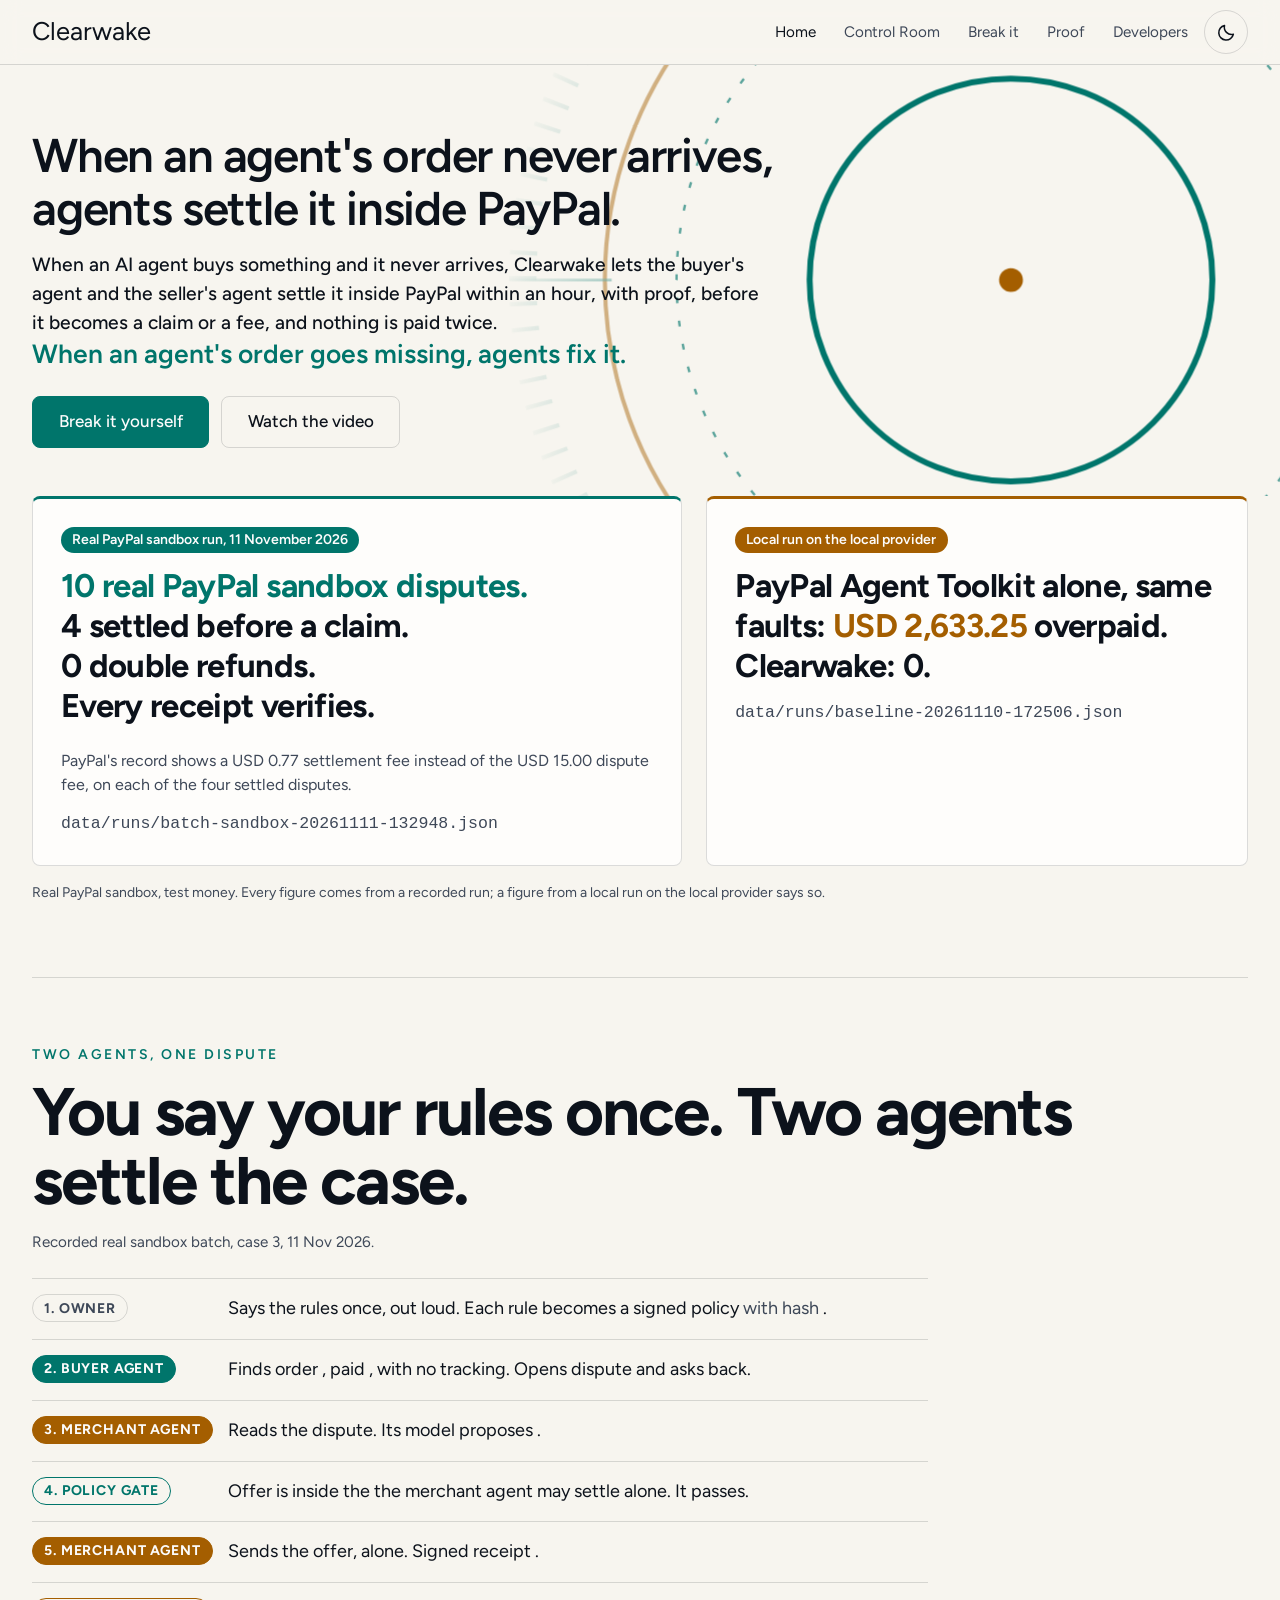
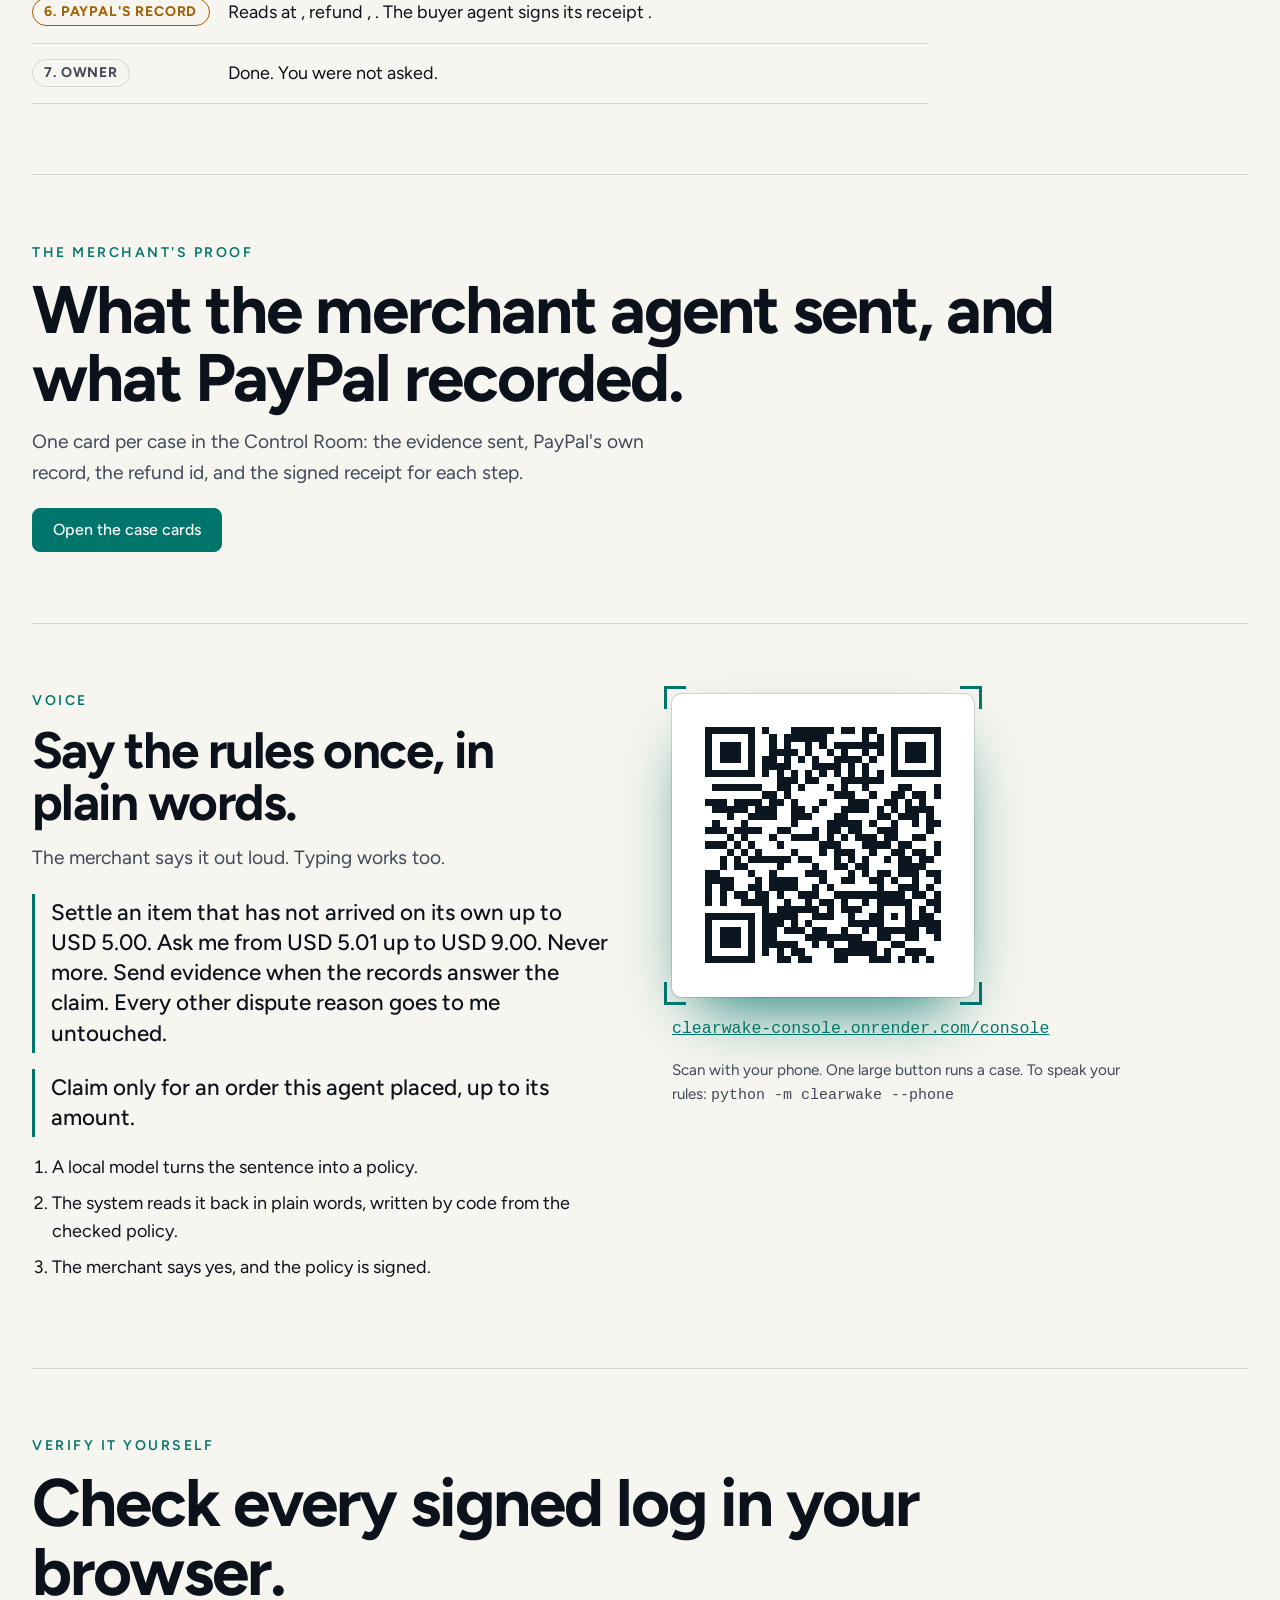
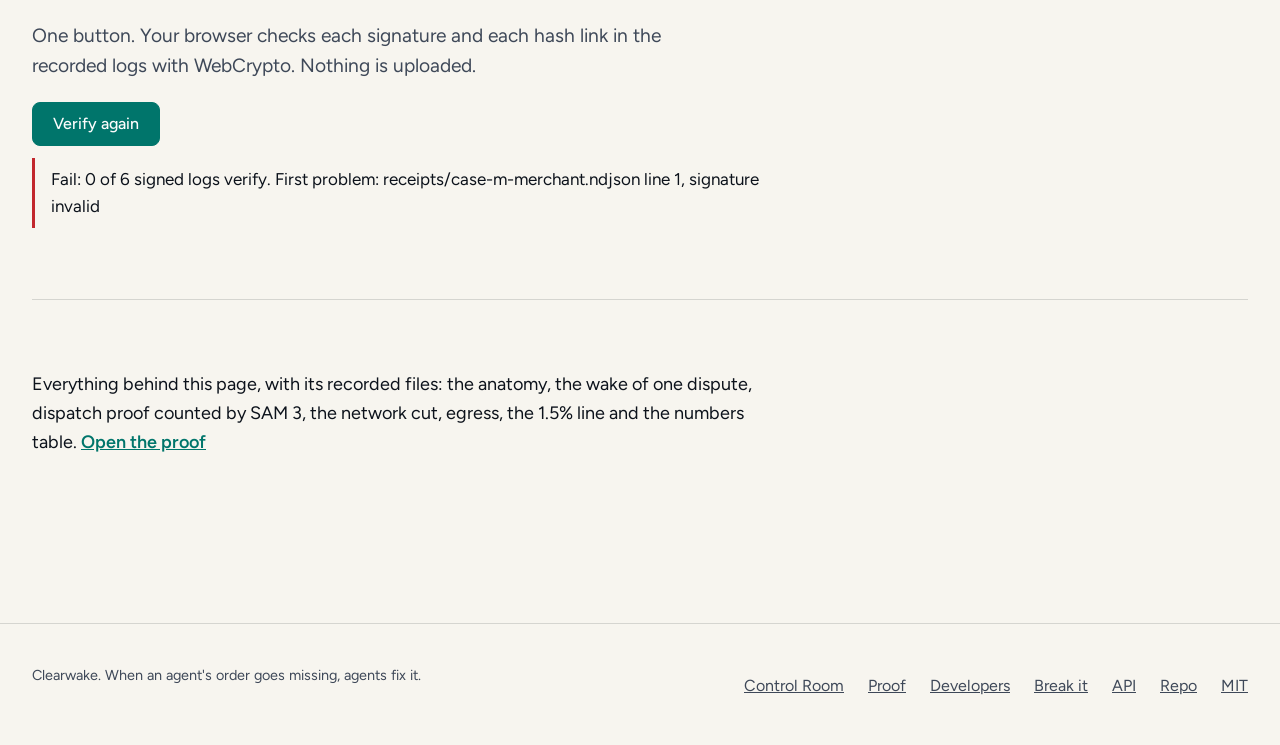
==== commit 6a3a5ab7: "Home counts read from the batch run file with a browser test, fee wording from PayPal's record, shor" ====
--- a/site/index.html
+++ b/site/index.html
@@ -42,7 +42,8 @@
     </svg>
     <div class="hero-in wrap">
       <div class="hero-copy">
-        <h1 id="h1" class="line">When an AI agent buys something and it never arrives, Clearwake lets the buyer's agent and the seller's agent settle it inside PayPal in minutes, with proof, before it becomes a claim or a fee, and nothing is ever paid twice.</h1>
+        <h1 id="h1" class="line">When an agent's order never arrives, agents settle it inside PayPal.</h1>
+      <p class="line-full">When an AI agent buys something and it never arrives, Clearwake lets the buyer's agent and the seller's agent settle it inside PayPal within an hour, with proof, before it becomes a claim or a fee, and nothing is paid twice.</p>
         <p class="tagline">When an agent's order goes missing, agents fix it.</p>
         <div class="cta">
           <a class="btn primary" href="/break">Break it yourself</a>
@@ -58,7 +59,7 @@
       <div class="res res-real">
         <p class="res-tag">Real PayPal sandbox run, 11 November 2026</p>
         <p class="res-big"><span>10 real PayPal sandbox disputes.</span> <span>4 settled before a claim.</span> <span>0 double refunds.</span> <span>Every receipt verifies.</span></p>
-        <p class="res-fee">PayPal's record shows a USD 0.77 settlement fee on each of the four settled disputes and no USD 15.00 dispute fee.</p>
+        <p class="res-fee">PayPal's record shows a USD 0.77 settlement fee instead of the USD 15.00 dispute fee, on each of the four settled disputes.</p>
         <p class="res-src mono">data/runs/batch-sandbox-20261111-132948.json</p>
       </div>
       <div class="res res-local">
@@ -80,7 +81,7 @@
       <li><b class="who w-merch">Merchant agent</b><p>Reads the dispute. Its model proposes <span class="mono" data-f="proposed"></span>.</p></li>
       <li><b class="who w-gate">Policy gate</b><p>Offer <span data-f="offer"></span> is inside the <span data-f="limit"></span> the merchant agent may settle alone. It passes.</p></li>
       <li><b class="who w-merch">Merchant agent</b><p>Sends the offer, alone. Signed receipt <span class="mono" data-f="h3"></span>.</p></li>
-      <li><b class="who w-paypal">PayPal's record</b><p>Reads <span data-f="status"></span> at <span data-f="stage"></span>, refund <span data-f="refund"></span>, fee <span data-f="fee"></span>. The buyer agent signs its receipt <span class="mono" data-f="h5"></span>.</p></li>
+      <li><b class="who w-paypal">PayPal's record</b><p>Reads <span data-f="status"></span> at <span data-f="stage"></span>, refund <span data-f="refund"></span>, <span data-f="feeLine"></span>. The buyer agent signs its receipt <span class="mono" data-f="h5"></span>.</p></li>
       <li><b class="who w-owner">Owner</b><p>Done. You were not asked.</p></li>
     </ol>
   </section>
@@ -121,7 +122,7 @@
     <h2 id="verify-h">Check every signed log in your browser.</h2>
     <p class="lede">One button. Your browser checks each signature and each hash link in the recorded logs with WebCrypto. Nothing is uploaded.</p>
     <div class="cta"><button class="btn primary" type="button" id="verify-all">Verify the signed logs</button></div>
-    <p class="result-box" id="verify-result" aria-live="polite">Not run yet.</p>
+    <p class="result-box" id="verify-result" aria-live="polite">Checking every signed log in your browser.</p>
   </section>
 
   <section class="band wrap more" id="more" aria-labelledby="more-h">
--- a/site/home.css
+++ b/site/home.css
@@ -392,3 +392,13 @@
 .mono{font-size:max(.875rem,.92em)}
 
 .res-fee{margin:.6rem 0 0;font-size:1rem;line-height:1.5;color:var(--mist)}
+
+/* the short headline, then the full line */
+.line-full{max-width:46rem;margin:1rem 0 0;font-size:clamp(1.1rem,1.5vw,1.3rem);line-height:1.5;font-weight:500}
+
+/* tighter vertical rhythm: gaps between sections reduced */
+.band{padding-block:clamp(2.5rem,5.5vw,4.5rem)}
+.band h2{margin-bottom:.9rem}
+.closing{padding-block:clamp(3rem,7vw,5.5rem)}
+.endcard{padding-block:clamp(2rem,5vw,3.5rem)}
+.lanes-sec{padding-block:.5rem 2rem}
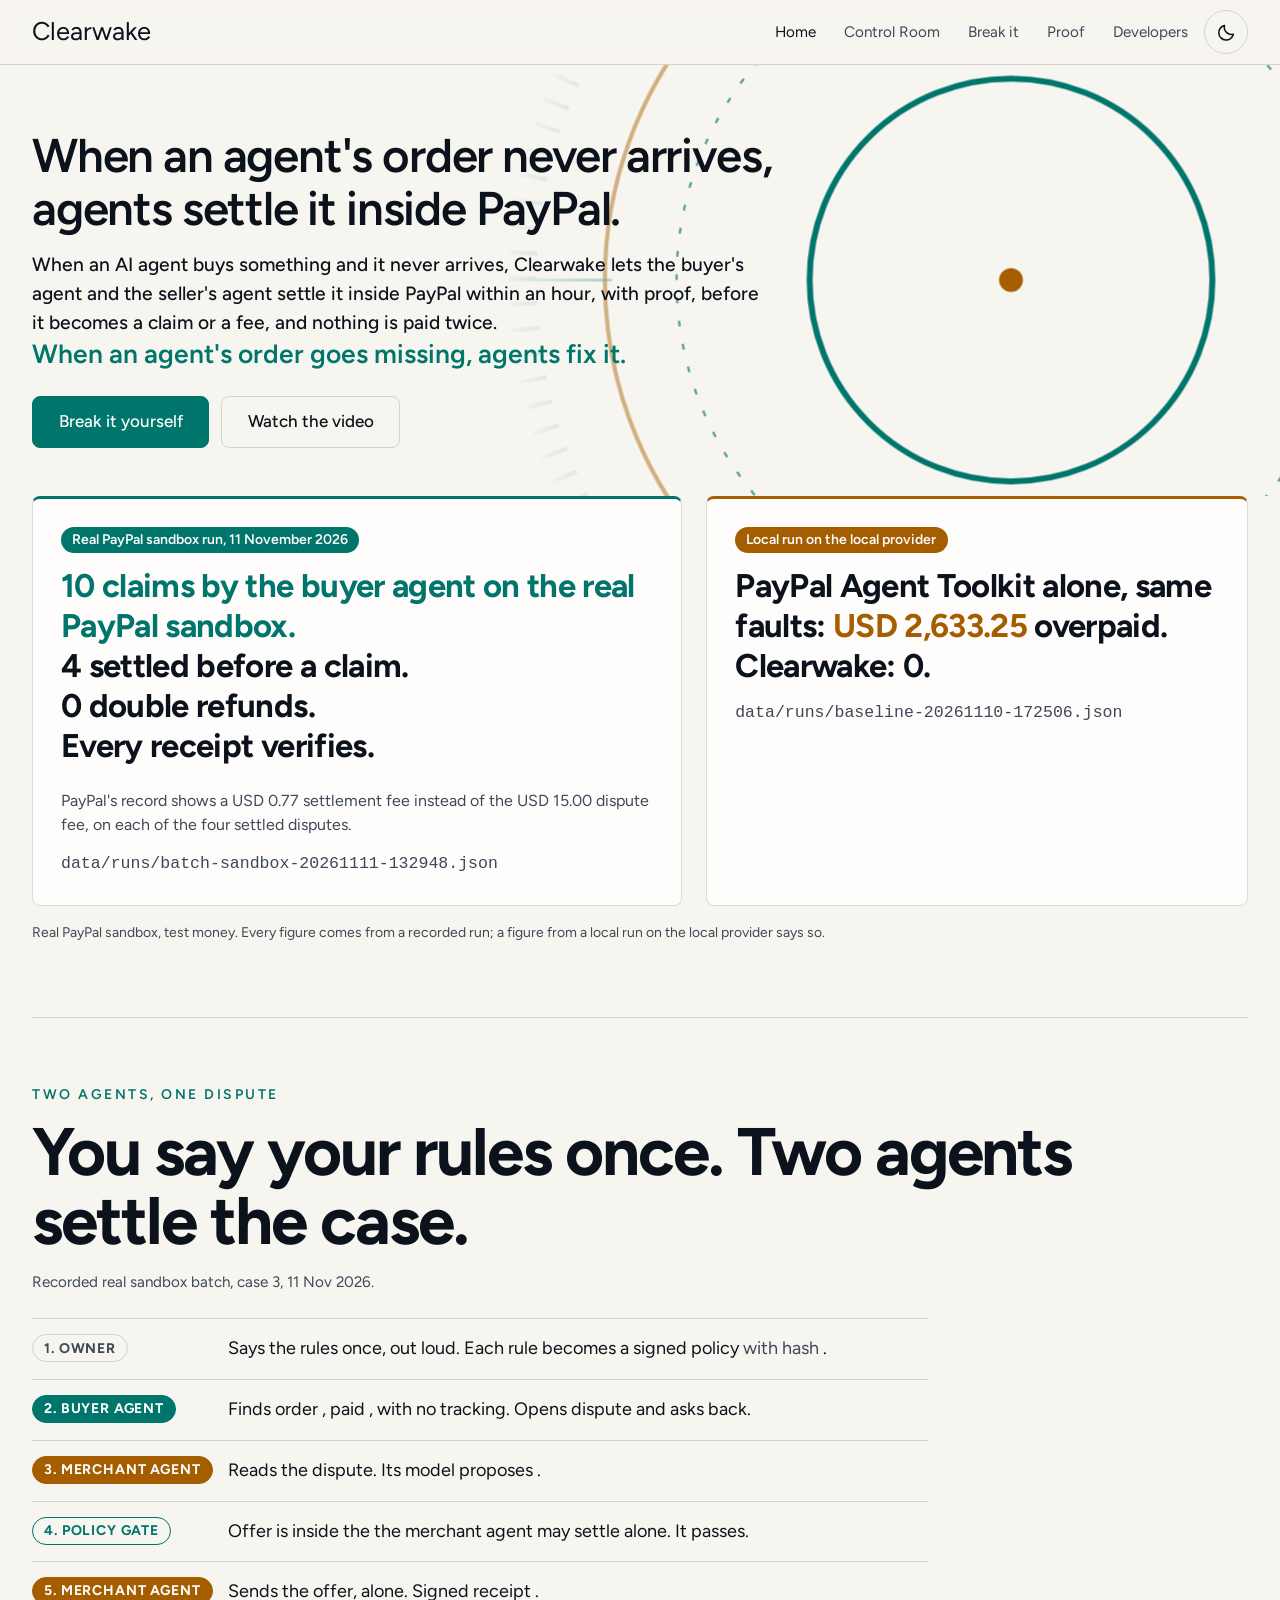
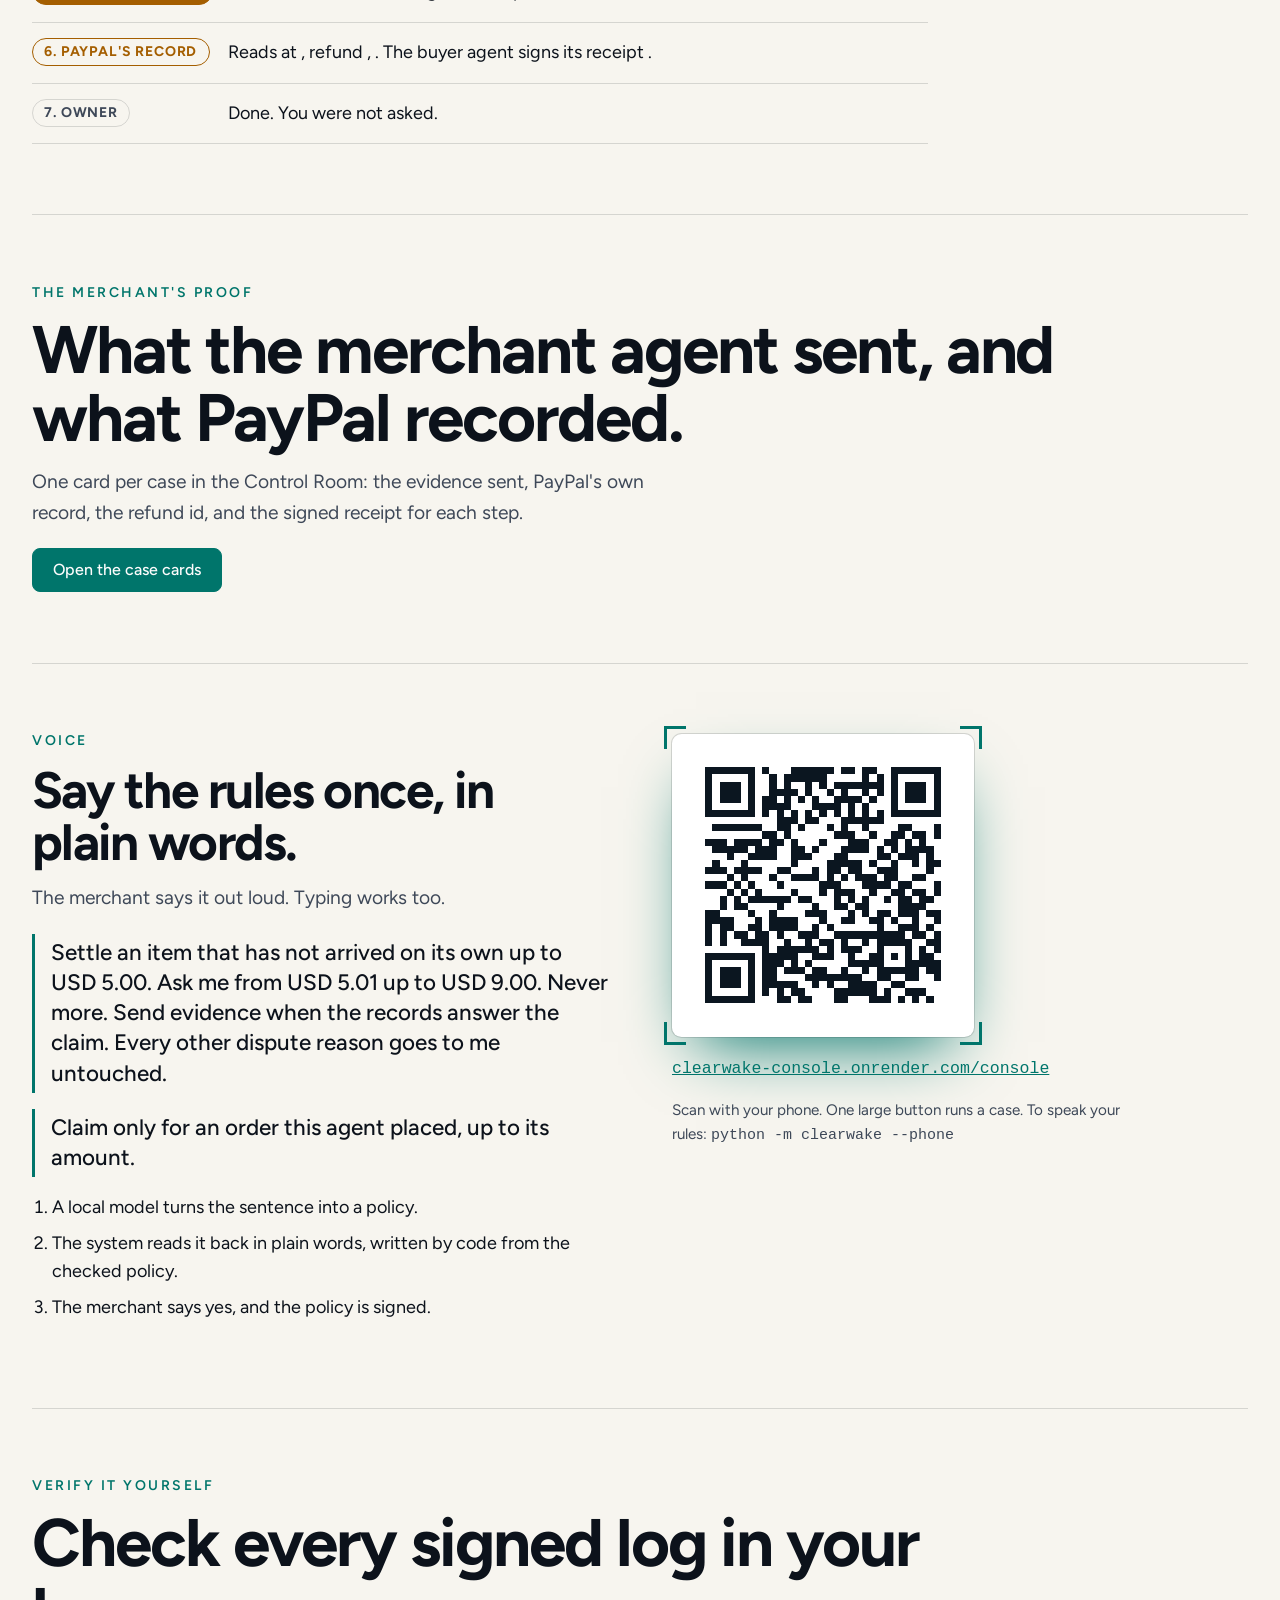
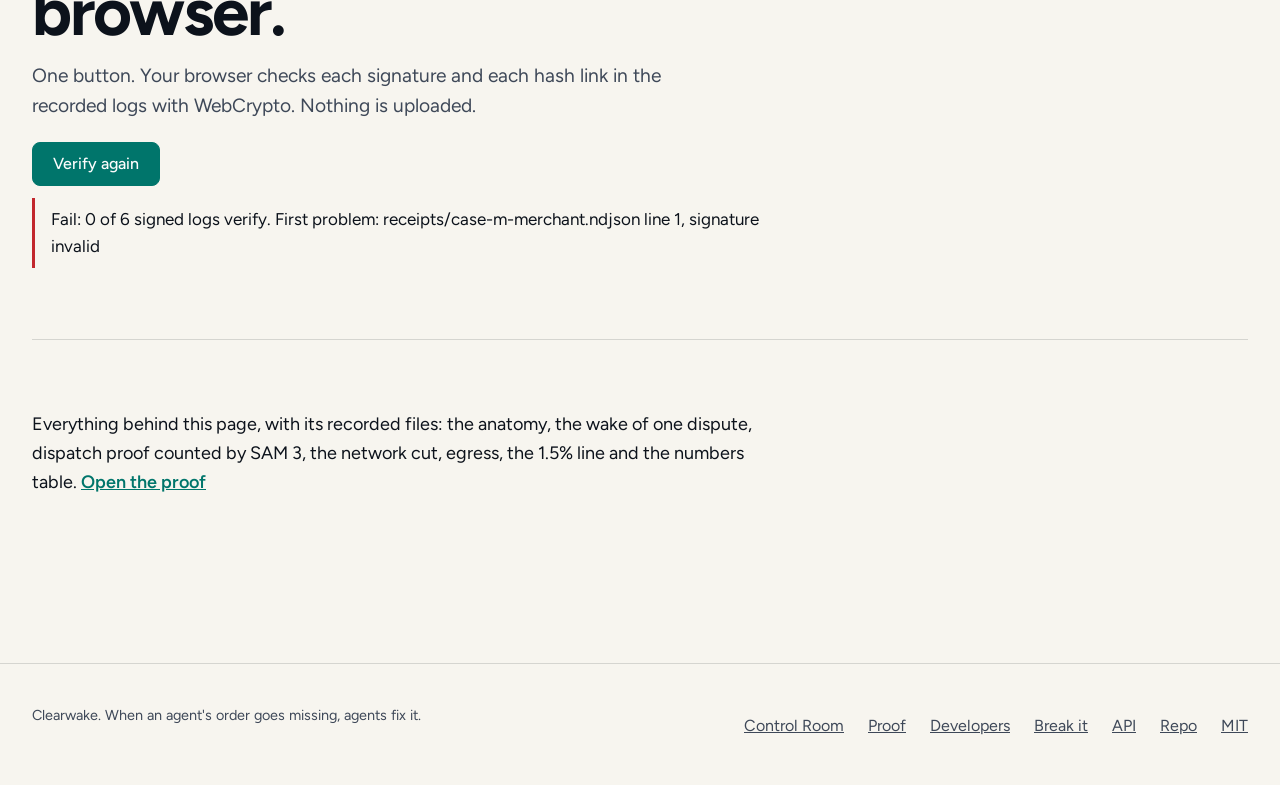
==== commit 7a848763: "Voice by Sarvam Bulbul and Saaras in the product; two real voice decisions on the PayPal sandbox; sc" ====
--- a/site/index.html
+++ b/site/index.html
@@ -58,7 +58,7 @@
     <div class="res-grid">
       <div class="res res-real">
         <p class="res-tag">Real PayPal sandbox run, 11 November 2026</p>
-        <p class="res-big"><span>10 real PayPal sandbox disputes.</span> <span>4 settled before a claim.</span> <span>0 double refunds.</span> <span>Every receipt verifies.</span></p>
+        <p class="res-big"><span>10 claims by the buyer agent on the real PayPal sandbox.</span> <span>4 settled before a claim.</span> <span>0 double refunds.</span> <span>Every receipt verifies.</span></p>
         <p class="res-fee">PayPal's record shows a USD 0.77 settlement fee instead of the USD 15.00 dispute fee, on each of the four settled disputes.</p>
         <p class="res-src mono">data/runs/batch-sandbox-20261111-132948.json</p>
       </div>
